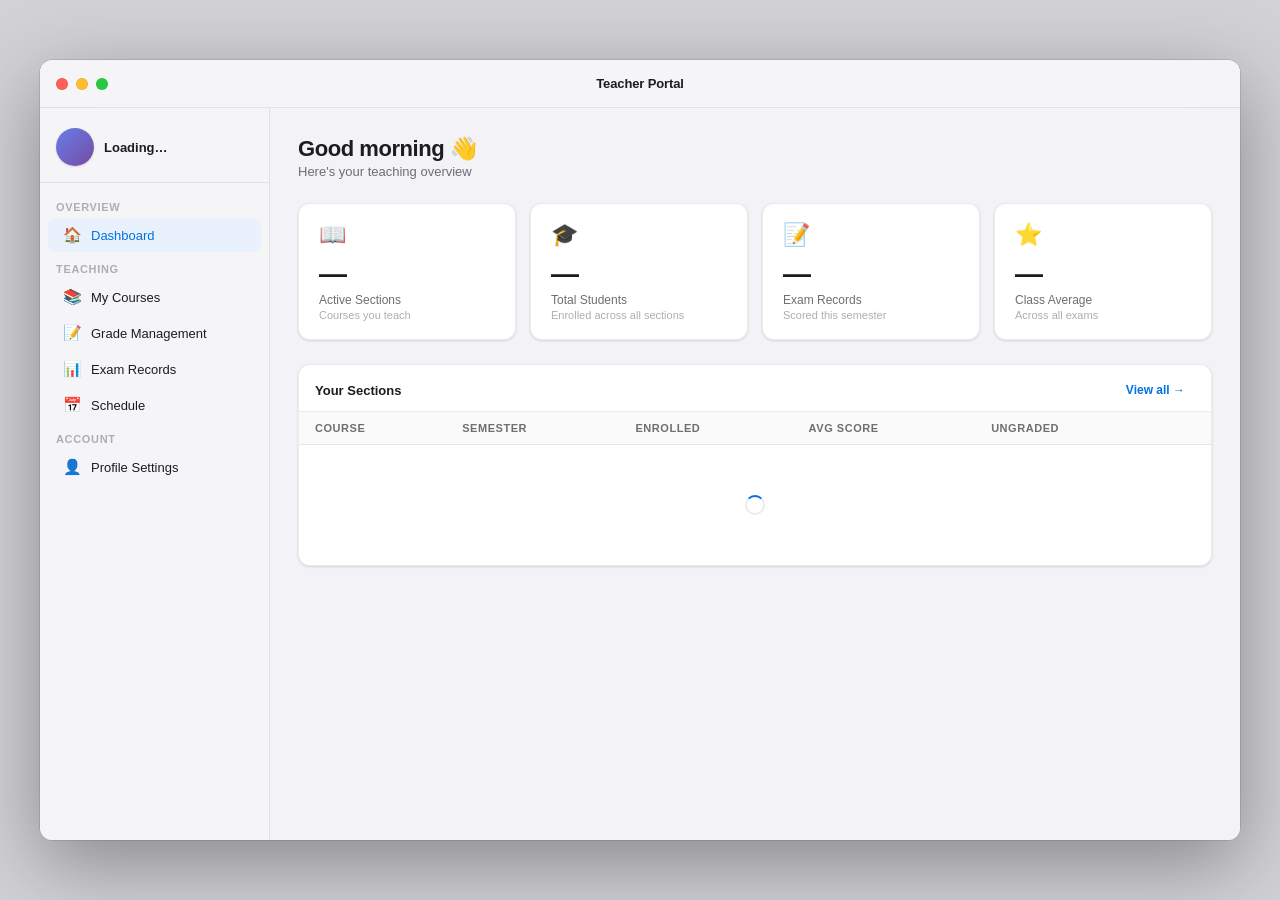
==== all/index.html @ a13659d2 "Add files via upload" ====
<!DOCTYPE html>
<html lang="en">
<head>
<meta charset="UTF-8" />
<meta name="viewport" content="width=device-width, initial-scale=1.0" />
<title>Teacher Portal</title>
<style>
/* ═══════════════════════════════════════════════
   BASE & RESET
═══════════════════════════════════════════════ */
*, *::before, *::after { box-sizing: border-box; margin: 0; padding: 0; }

:root {
  /* macOS Ventura palette */
  --bg:            #f2f2f7;
  --sidebar-bg:    rgba(246,246,248,0.92);
  --card:          #ffffff;
  --accent:        #0071e3;
  --accent-light:  #e8f1fc;
  --accent-hover:  #0077ed;
  --green:         #34c759;
  --red:           #ff3b30;
  --orange:        #ff9f0a;
  --yellow:        #ffcc00;
  --text:          #1d1d1f;
  --text-sec:      #6e6e73;
  --text-ter:      #aeaeb2;
  --border:        rgba(0,0,0,0.08);
  --border-strong: rgba(0,0,0,0.14);
  --shadow-sm:     0 1px 3px rgba(0,0,0,0.08), 0 1px 2px rgba(0,0,0,0.05);
  --shadow:        0 2px 12px rgba(0,0,0,0.08), 0 1px 3px rgba(0,0,0,0.05);
  --shadow-lg:     0 8px 32px rgba(0,0,0,0.12), 0 2px 8px rgba(0,0,0,0.06);
  --radius:        12px;
  --radius-sm:     8px;
  --radius-lg:     16px;
  --sidebar-w:     230px;
  --titlebar-h:    48px;
  --font: -apple-system, BlinkMacSystemFont, 'SF Pro Display', 'Helvetica Neue', Arial, sans-serif;
}

html, body { height: 100%; background: #d1d1d6; display: flex; align-items: center; justify-content: center; font-family: var(--font); }

/* ═══════════════════════════════════════════════
   WINDOW CHROME
═══════════════════════════════════════════════ */
.window {
  width: min(1200px, 96vw);
  height: min(780px, 94vh);
  background: var(--bg);
  border-radius: 12px;
  overflow: hidden;
  display: flex;
  flex-direction: column;
  box-shadow: 0 24px 80px rgba(0,0,0,0.35), 0 0 0 0.5px rgba(0,0,0,0.2);
}

.titlebar {
  height: var(--titlebar-h);
  background: var(--sidebar-bg);
  backdrop-filter: blur(20px);
  -webkit-backdrop-filter: blur(20px);
  border-bottom: 1px solid var(--border);
  display: flex;
  align-items: center;
  padding: 0 16px;
  gap: 12px;
  position: relative;
  flex-shrink: 0;
  user-select: none;
}

.traffic-lights { display: flex; gap: 8px; }
.traffic {
  width: 12px; height: 12px; border-radius: 50%; cursor: pointer;
  transition: filter 0.15s;
}
.traffic:hover { filter: brightness(0.85); }
.traffic.red    { background: #ff5f57; box-shadow: inset 0 0 0 0.5px rgba(0,0,0,0.15); }
.traffic.yellow { background: #febc2e; box-shadow: inset 0 0 0 0.5px rgba(0,0,0,0.1); }
.traffic.green  { background: #28c840; box-shadow: inset 0 0 0 0.5px rgba(0,0,0,0.1); }

.titlebar-title {
  position: absolute;
  left: 50%; transform: translateX(-50%);
  font-size: 13px;
  font-weight: 600;
  color: var(--text);
  letter-spacing: -0.01em;
}

.titlebar-right {
  margin-left: auto;
  display: flex;
  align-items: center;
  gap: 10px;
}

/* ═══════════════════════════════════════════════
   LAYOUT
═══════════════════════════════════════════════ */
.app-body {
  display: flex;
  flex: 1;
  overflow: hidden;
}

/* ═══════════════════════════════════════════════
   SIDEBAR
═══════════════════════════════════════════════ */
.sidebar {
  width: var(--sidebar-w);
  background: var(--sidebar-bg);
  backdrop-filter: blur(20px);
  border-right: 1px solid var(--border);
  display: flex;
  flex-direction: column;
  flex-shrink: 0;
  overflow-y: auto;
  padding: 8px 0 16px;
}

.sidebar-teacher {
  display: flex;
  align-items: center;
  gap: 10px;
  padding: 12px 16px 16px;
  border-bottom: 1px solid var(--border);
  margin-bottom: 8px;
}
.sidebar-avatar {
  width: 38px; height: 38px; border-radius: 50%;
  background: linear-gradient(135deg, #667eea, #764ba2);
  overflow: hidden; flex-shrink: 0;
  display: flex; align-items: center; justify-content: center;
  font-size: 15px; font-weight: 700; color: #fff;
  box-shadow: var(--shadow-sm);
}
.sidebar-avatar img { width: 100%; height: 100%; object-fit: cover; }
.sidebar-info { min-width: 0; }
.sidebar-name { font-size: 13px; font-weight: 600; color: var(--text); white-space: nowrap; overflow: hidden; text-overflow: ellipsis; }
.sidebar-role { font-size: 11px; color: var(--text-sec); }

.sidebar-section-label {
  font-size: 11px;
  font-weight: 600;
  color: var(--text-ter);
  text-transform: uppercase;
  letter-spacing: 0.06em;
  padding: 10px 16px 4px;
}

.nav-item {
  display: flex;
  align-items: center;
  gap: 9px;
  padding: 7px 10px 7px 14px;
  margin: 1px 8px;
  border-radius: var(--radius-sm);
  cursor: pointer;
  font-size: 13px;
  font-weight: 500;
  color: var(--text);
  transition: background 0.12s, color 0.12s;
  position: relative;
}
.nav-item:hover { background: rgba(0,0,0,0.05); }
.nav-item.active {
  background: var(--accent-light);
  color: var(--accent);
}
.nav-item .nav-icon {
  width: 20px; height: 20px;
  display: flex; align-items: center; justify-content: center;
  font-size: 15px;
  flex-shrink: 0;
}
.nav-badge {
  margin-left: auto;
  background: var(--red);
  color: #fff;
  font-size: 10px;
  font-weight: 700;
  padding: 1px 5px;
  border-radius: 10px;
  min-width: 18px;
  text-align: center;
}

/* ═══════════════════════════════════════════════
   MAIN CONTENT
═══════════════════════════════════════════════ */
.content {
  flex: 1;
  overflow-y: auto;
  background: var(--bg);
  position: relative;
}

.view { display: none; padding: 28px; animation: fadeIn 0.2s ease; }
.view.active { display: block; }

@keyframes fadeIn { from { opacity: 0; transform: translateY(6px); } to { opacity: 1; transform: none; } }

.view-header {
  display: flex;
  align-items: center;
  justify-content: space-between;
  margin-bottom: 24px;
}
.view-title { font-size: 22px; font-weight: 700; color: var(--text); letter-spacing: -0.02em; }
.view-subtitle { font-size: 13px; color: var(--text-sec); margin-top: 2px; }

/* ═══════════════════════════════════════════════
   CARDS
═══════════════════════════════════════════════ */
.card {
  background: var(--card);
  border-radius: var(--radius);
  box-shadow: var(--shadow-sm);
  border: 1px solid var(--border);
  overflow: hidden;
}

.stat-grid {
  display: grid;
  grid-template-columns: repeat(4, 1fr);
  gap: 14px;
  margin-bottom: 24px;
}
.stat-card {
  background: var(--card);
  border-radius: var(--radius);
  border: 1px solid var(--border);
  padding: 18px 20px;
  box-shadow: var(--shadow-sm);
  transition: box-shadow 0.2s, transform 0.2s;
}
.stat-card:hover { box-shadow: var(--shadow); transform: translateY(-1px); }
.stat-icon { font-size: 22px; margin-bottom: 10px; }
.stat-value { font-size: 28px; font-weight: 700; color: var(--text); letter-spacing: -0.02em; }
.stat-label { font-size: 12px; color: var(--text-sec); margin-top: 3px; font-weight: 500; }
.stat-sub { font-size: 11px; color: var(--text-ter); margin-top: 2px; }

/* Course cards grid */
.courses-grid {
  display: grid;
  grid-template-columns: repeat(auto-fill, minmax(280px, 1fr));
  gap: 14px;
}

.course-card {
  background: var(--card);
  border-radius: var(--radius);
  border: 1px solid var(--border);
  box-shadow: var(--shadow-sm);
  padding: 18px;
  cursor: pointer;
  transition: box-shadow 0.2s, transform 0.2s, border-color 0.2s;
  position: relative;
  overflow: hidden;
}
.course-card::before {
  content: '';
  position: absolute; top: 0; left: 0; right: 0; height: 3px;
  background: linear-gradient(90deg, var(--accent), #5856d6);
}
.course-card:hover { box-shadow: var(--shadow-lg); transform: translateY(-2px); border-color: var(--accent); }
.course-card-name { font-size: 15px; font-weight: 600; color: var(--text); margin-bottom: 4px; }
.course-card-sem { font-size: 12px; color: var(--text-sec); margin-bottom: 12px; }
.course-card-meta { display: flex; gap: 12px; flex-wrap: wrap; }
.course-meta-item { display: flex; align-items: center; gap: 4px; font-size: 12px; color: var(--text-sec); }
.course-progress {
  margin-top: 12px;
  background: var(--bg);
  border-radius: 4px;
  height: 4px;
  overflow: hidden;
}
.course-progress-fill {
  height: 100%;
  border-radius: 4px;
  background: linear-gradient(90deg, var(--accent), #5856d6);
  transition: width 0.6s ease;
}
.ungraded-badge {
  position: absolute;
  top: 14px; right: 14px;
  background: var(--red);
  color: #fff;
  font-size: 10px;
  font-weight: 700;
  padding: 2px 7px;
  border-radius: 10px;
}

/* ═══════════════════════════════════════════════
   TABLES
═══════════════════════════════════════════════ */
.table-wrap { overflow-x: auto; }
table { width: 100%; border-collapse: collapse; font-size: 13px; }
thead th {
  text-align: left;
  font-size: 11px;
  font-weight: 600;
  color: var(--text-sec);
  text-transform: uppercase;
  letter-spacing: 0.05em;
  padding: 10px 16px;
  border-bottom: 1px solid var(--border);
  background: rgba(0,0,0,0.02);
  white-space: nowrap;
}
tbody tr { border-bottom: 1px solid var(--border); transition: background 0.1s; }
tbody tr:last-child { border-bottom: none; }
tbody tr:hover { background: rgba(0,0,0,0.025); }
tbody td { padding: 10px 16px; color: var(--text); vertical-align: middle; }

.student-cell { display: flex; align-items: center; gap: 10px; }
.mini-avatar {
  width: 30px; height: 30px; border-radius: 50%;
  background: linear-gradient(135deg, #667eea, #764ba2);
  display: flex; align-items: center; justify-content: center;
  font-size: 11px; font-weight: 700; color: #fff;
  flex-shrink: 0; overflow: hidden;
}
.mini-avatar img { width: 100%; height: 100%; object-fit: cover; }
.student-name { font-weight: 600; font-size: 13px; }
.student-id { font-size: 11px; color: var(--text-sec); }

/* Grade pill */
.grade-pill {
  display: inline-block;
  padding: 2px 10px;
  border-radius: 20px;
  font-size: 12px;
  font-weight: 700;
  letter-spacing: 0.02em;
}
.grade-A  { background: #d1f5d5; color: #1a7a2a; }
.grade-B  { background: #d8eaff; color: #1a4fa0; }
.grade-C  { background: #fff2cc; color: #7a5800; }
.grade-D  { background: #ffe5d0; color: #8a3a00; }
.grade-F  { background: #ffd6d4; color: #9a1c15; }
.grade-NA { background: var(--bg); color: var(--text-ter); }

.score-chip {
  display: inline-block;
  font-size: 13px;
  font-weight: 600;
  color: var(--text);
}
.score-high { color: var(--green); }
.score-mid  { color: var(--orange); }
.score-low  { color: var(--red); }

/* Exam type badge */
.exam-badge {
  display: inline-block;
  padding: 2px 8px;
  border-radius: 6px;
  font-size: 11px;
  font-weight: 600;
  text-transform: capitalize;
}
.exam-final   { background: #e8f1fc; color: var(--accent); }
.exam-midterm { background: #f0e8ff; color: #6e3fc8; }
.exam-quiz    { background: #fdf2e0; color: #8a5a00; }

/* ═══════════════════════════════════════════════
   BUTTONS
═══════════════════════════════════════════════ */
.btn {
  display: inline-flex;
  align-items: center;
  gap: 6px;
  padding: 7px 14px;
  border-radius: var(--radius-sm);
  font-size: 13px;
  font-weight: 600;
  cursor: pointer;
  border: none;
  transition: all 0.15s;
  white-space: nowrap;
  font-family: var(--font);
}
.btn-primary { background: var(--accent); color: #fff; }
.btn-primary:hover { background: var(--accent-hover); box-shadow: 0 4px 12px rgba(0,113,227,0.35); }
.btn-secondary { background: var(--bg); color: var(--text); border: 1px solid var(--border-strong); }
.btn-secondary:hover { background: #e8e8ed; }
.btn-ghost { background: transparent; color: var(--accent); padding: 5px 8px; }
.btn-ghost:hover { background: var(--accent-light); }
.btn-danger { background: #fff0f0; color: var(--red); border: 1px solid #ffd6d4; }
.btn-danger:hover { background: var(--red); color: #fff; }
.btn-green { background: var(--green); color: #fff; }
.btn-green:hover { background: #2daf4f; }
.btn-sm { padding: 4px 10px; font-size: 12px; }
.btn-icon { padding: 6px; border-radius: 6px; background: transparent; }
.btn-icon:hover { background: var(--bg); }

/* ═══════════════════════════════════════════════
   MODAL
═══════════════════════════════════════════════ */
.modal-overlay {
  display: none;
  position: fixed;
  inset: 0;
  background: rgba(0,0,0,0.4);
  backdrop-filter: blur(4px);
  z-index: 100;
  align-items: center;
  justify-content: center;
  animation: fadeIn 0.15s ease;
}
.modal-overlay.open { display: flex; }

.modal {
  background: var(--card);
  border-radius: var(--radius-lg);
  box-shadow: var(--shadow-lg);
  width: min(520px, 92vw);
  overflow: hidden;
  animation: slideUp 0.2s ease;
}

@keyframes slideUp { from { opacity: 0; transform: translateY(16px) scale(0.97); } to { opacity: 1; transform: none; } }

.modal-header {
  padding: 20px 22px 0;
  display: flex;
  align-items: center;
  justify-content: space-between;
}
.modal-title { font-size: 16px; font-weight: 700; color: var(--text); }
.modal-close {
  background: none; border: none; font-size: 20px; cursor: pointer;
  color: var(--text-sec); padding: 2px 6px; border-radius: 6px;
  transition: background 0.1s;
}
.modal-close:hover { background: var(--bg); }
.modal-body { padding: 20px 22px; }
.modal-footer { padding: 0 22px 20px; display: flex; gap: 8px; justify-content: flex-end; }

/* ═══════════════════════════════════════════════
   FORMS
═══════════════════════════════════════════════ */
.form-group { margin-bottom: 14px; }
.form-label { font-size: 12px; font-weight: 600; color: var(--text-sec); margin-bottom: 5px; display: block; }
.form-input, .form-select {
  width: 100%;
  padding: 8px 12px;
  border-radius: var(--radius-sm);
  border: 1px solid var(--border-strong);
  font-size: 14px;
  font-family: var(--font);
  color: var(--text);
  background: var(--card);
  transition: border-color 0.15s, box-shadow 0.15s;
  appearance: none;
}
.form-input:focus, .form-select:focus {
  outline: none;
  border-color: var(--accent);
  box-shadow: 0 0 0 3px rgba(0,113,227,0.15);
}
.form-row { display: grid; grid-template-columns: 1fr 1fr; gap: 12px; }

/* ═══════════════════════════════════════════════
   SECTION DETAIL HEADER
═══════════════════════════════════════════════ */
.section-hero {
  background: linear-gradient(135deg, #1d3557 0%, #457b9d 100%);
  border-radius: var(--radius);
  padding: 22px 24px;
  margin-bottom: 20px;
  color: #fff;
  display: flex;
  align-items: center;
  justify-content: space-between;
}
.section-hero-title { font-size: 18px; font-weight: 700; letter-spacing: -0.01em; }
.section-hero-meta { font-size: 13px; opacity: 0.8; margin-top: 4px; }
.section-hero-chips { display: flex; gap: 8px; }
.hero-chip {
  background: rgba(255,255,255,0.18);
  padding: 4px 12px;
  border-radius: 20px;
  font-size: 12px;
  font-weight: 600;
}

/* ═══════════════════════════════════════════════
   PROFILE
═══════════════════════════════════════════════ */
.profile-layout { display: grid; grid-template-columns: 240px 1fr; gap: 20px; }
.profile-avatar-card {
  background: var(--card);
  border-radius: var(--radius);
  border: 1px solid var(--border);
  padding: 28px 20px;
  display: flex;
  flex-direction: column;
  align-items: center;
  gap: 14px;
  box-shadow: var(--shadow-sm);
}
.profile-avatar-wrap {
  position: relative;
  width: 96px; height: 96px;
}
.profile-avatar {
  width: 96px; height: 96px;
  border-radius: 50%;
  overflow: hidden;
  background: linear-gradient(135deg, #667eea, #764ba2);
  display: flex; align-items: center; justify-content: center;
  font-size: 34px; font-weight: 700; color: #fff;
  box-shadow: var(--shadow);
}
.profile-avatar img { width: 100%; height: 100%; object-fit: cover; }
.avatar-upload-btn {
  position: absolute;
  bottom: -2px; right: -2px;
  background: var(--accent);
  border: 2px solid #fff;
  width: 28px; height: 28px;
  border-radius: 50%;
  display: flex; align-items: center; justify-content: center;
  cursor: pointer;
  font-size: 13px;
  color: #fff;
  transition: background 0.15s;
}
.avatar-upload-btn:hover { background: var(--accent-hover); }
.profile-name { font-size: 16px; font-weight: 700; color: var(--text); }
.profile-role-badge {
  background: var(--accent-light);
  color: var(--accent);
  font-size: 12px;
  font-weight: 600;
  padding: 3px 12px;
  border-radius: 20px;
}
.profile-info-row {
  display: flex; align-items: center; gap: 6px;
  font-size: 12px; color: var(--text-sec);
}

/* ═══════════════════════════════════════════════
   TOAST
═══════════════════════════════════════════════ */
.toast-container {
  position: fixed;
  top: 60px; right: 20px;
  z-index: 200;
  display: flex;
  flex-direction: column;
  gap: 8px;
}
.toast {
  display: flex;
  align-items: center;
  gap: 10px;
  background: var(--card);
  border-radius: var(--radius-sm);
  padding: 12px 16px;
  box-shadow: var(--shadow-lg);
  font-size: 13px;
  font-weight: 500;
  color: var(--text);
  animation: slideIn 0.25s ease, fadeOut 0.3s ease 2.7s forwards;
  border-left: 3px solid var(--green);
  min-width: 240px;
}
.toast.error { border-left-color: var(--red); }
.toast.warn  { border-left-color: var(--orange); }

@keyframes slideIn { from { opacity: 0; transform: translateX(20px); } to { opacity: 1; transform: none; } }
@keyframes fadeOut { to { opacity: 0; transform: translateX(20px); } }

/* ═══════════════════════════════════════════════
   MISC UTILS
═══════════════════════════════════════════════ */
.back-btn {
  display: inline-flex;
  align-items: center;
  gap: 4px;
  font-size: 13px;
  font-weight: 500;
  color: var(--accent);
  cursor: pointer;
  margin-bottom: 16px;
  padding: 4px 0;
  background: none;
  border: none;
  font-family: var(--font);
}
.back-btn:hover { text-decoration: underline; }

.empty-state {
  text-align: center;
  padding: 40px 20px;
  color: var(--text-ter);
  font-size: 14px;
}
.empty-icon { font-size: 40px; margin-bottom: 10px; }

.spinner {
  width: 20px; height: 20px;
  border: 2px solid var(--border);
  border-top-color: var(--accent);
  border-radius: 50%;
  animation: spin 0.7s linear infinite;
  margin: 40px auto;
}
@keyframes spin { to { transform: rotate(360deg); } }

.card-section-title {
  font-size: 13px;
  font-weight: 700;
  color: var(--text);
  padding: 14px 16px 10px;
  border-bottom: 1px solid var(--border);
  display: flex;
  align-items: center;
  justify-content: space-between;
}

.tab-bar {
  display: flex;
  gap: 2px;
  background: var(--bg);
  padding: 3px;
  border-radius: var(--radius-sm);
  margin-bottom: 18px;
}
.tab-btn {
  flex: 1;
  padding: 6px 12px;
  border-radius: 6px;
  border: none;
  background: none;
  font-size: 13px;
  font-weight: 500;
  color: var(--text-sec);
  cursor: pointer;
  transition: all 0.15s;
  font-family: var(--font);
}
.tab-btn.active {
  background: var(--card);
  color: var(--text);
  font-weight: 600;
  box-shadow: var(--shadow-sm);
}

.filter-bar {
  display: flex;
  gap: 8px;
  align-items: center;
  margin-bottom: 16px;
}
.filter-bar .form-select { flex: 1; }

.divider { height: 1px; background: var(--border); margin: 16px 0; }
.inline-edit { font-size: 13px; padding: 4px 8px; }

/* Scroll styling */
::-webkit-scrollbar { width: 6px; height: 6px; }
::-webkit-scrollbar-track { background: transparent; }
::-webkit-scrollbar-thumb { background: rgba(0,0,0,0.18); border-radius: 3px; }
::-webkit-scrollbar-thumb:hover { background: rgba(0,0,0,0.28); }

@media (max-width: 768px) {
  .stat-grid { grid-template-columns: repeat(2, 1fr); }
  .profile-layout { grid-template-columns: 1fr; }
  .section-hero { flex-direction: column; gap: 12px; }
}

/* ═══════════════════════════════════════════════
   WEEKLY SCHEDULE / TIMETABLE
═══════════════════════════════════════════════ */

/* ── Week selector bar ── */
.week-nav {
  display: flex;
  align-items: center;
  gap: 10px;
  background: var(--card);
  border: 1px solid var(--border);
  border-radius: var(--radius);
  padding: 10px 16px;
  margin-bottom: 16px;
  box-shadow: var(--shadow-sm);
}
.week-nav-label {
  font-size: 13px;
  font-weight: 600;
  color: var(--text);
  white-space: nowrap;
}
.week-nav-select {
  appearance: none;
  -webkit-appearance: none;
  border: 1px solid var(--border-strong);
  border-radius: var(--radius-sm);
  padding: 5px 28px 5px 10px;
  font-size: 13px;
  font-family: var(--font);
  color: var(--text);
  background: var(--bg) url("data:image/svg+xml,%3Csvg xmlns='http://www.w3.org/2000/svg' width='12' height='12' viewBox='0 0 12 12'%3E%3Cpath fill='%236e6e73' d='M6 8L1 3h10z'/%3E%3C/svg%3E") no-repeat right 10px center;
  cursor: pointer;
  min-width: 110px;
}
.week-nav-select:focus { outline: 2px solid var(--accent); outline-offset: 1px; }
.week-range-info {
  font-size: 12px;
  color: var(--text-sec);
  margin-left: 4px;
}
.week-nav-spacer { flex: 1; }
.week-legend {
  display: flex;
  gap: 12px;
  align-items: center;
}
.legend-item {
  display: flex;
  align-items: center;
  gap: 5px;
  font-size: 11px;
  color: var(--text-sec);
}
.legend-dot {
  width: 10px;
  height: 10px;
  border-radius: 3px;
  flex-shrink: 0;
}

/* ── Timetable outer wrapper (scrollable) ── */
.timetable-scroll {
  overflow-x: auto;
  overflow-y: hidden;
  border-radius: var(--radius);
  background: var(--card);
  box-shadow: var(--shadow);
  border: 1px solid var(--border);
}

/* ── Grid layout ── */
.timetable {
  display: grid;
  /* time gutter + 7 day columns */
  grid-template-columns: 54px repeat(7, minmax(110px, 1fr));
  min-width: 840px;
}

/* ── Header row ── */
.tt-header {
  display: contents;
}
.tt-header-time {
  background: var(--sidebar-bg);
  border-bottom: 1px solid var(--border-strong);
  padding: 10px 6px;
}
.tt-header-day {
  background: var(--sidebar-bg);
  border-bottom: 1px solid var(--border-strong);
  border-left: 1px solid var(--border);
  padding: 10px 8px;
  text-align: center;
}
.tt-day-name {
  font-size: 12px;
  font-weight: 700;
  color: var(--text);
  letter-spacing: 0.02em;
  text-transform: uppercase;
}
.tt-day-sub {
  font-size: 10px;
  color: var(--text-sec);
  margin-top: 1px;
}
.tt-header-day.today .tt-day-name { color: var(--accent); }
.tt-header-day.has-class { background: rgba(0,113,227,0.04); }

/* ── Body ── */
.tt-body {
  display: contents;
}
.tt-time-col {
  position: relative;
}
.tt-day-col {
  position: relative;
  border-left: 1px solid var(--border);
}

/* ── Hour lines (rendered as children of each column) ── */
.tt-hour-line {
  position: absolute;
  left: 0; right: 0;
  border-top: 1px solid var(--border);
  pointer-events: none;
}
.tt-hour-line.half {
  border-top-style: dashed;
  opacity: 0.5;
}
.tt-time-label {
  position: absolute;
  right: 6px;
  font-size: 10px;
  color: var(--text-ter);
  transform: translateY(-50%);
  white-space: nowrap;
  pointer-events: none;
  font-variant-numeric: tabular-nums;
}

/* ── Course block ── */
.tt-course {
  position: absolute;
  left: 4px;
  right: 4px;
  border-radius: 7px;
  padding: 5px 7px;
  cursor: pointer;
  overflow: hidden;
  transition: transform 0.1s, box-shadow 0.1s, filter 0.1s;
  border-left: 3px solid transparent;
  box-shadow: 0 1px 4px rgba(0,0,0,0.08);
  user-select: none;
}
.tt-course:hover {
  transform: scale(1.01) translateY(-1px);
  box-shadow: 0 4px 12px rgba(0,0,0,0.14);
  filter: brightness(0.97);
  z-index: 10;
}
.tt-course-name {
  font-size: 11.5px;
  font-weight: 700;
  line-height: 1.3;
  overflow: hidden;
  display: -webkit-box;
  -webkit-line-clamp: 2;
  -webkit-box-orient: vertical;
}
.tt-course-time {
  font-size: 10px;
  margin-top: 2px;
  opacity: 0.8;
  white-space: nowrap;
  overflow: hidden;
  text-overflow: ellipsis;
}
.tt-course-room {
  font-size: 10px;
  margin-top: 1px;
  opacity: 0.75;
  white-space: nowrap;
  overflow: hidden;
  text-overflow: ellipsis;
}

/* ── Course color palette (6 slots, cycles by section_id) ── */
.tt-c0 { background: #e3f0ff; border-left-color: #0071e3; color: #003d80; }
.tt-c1 { background: #e6f9ed; border-left-color: #28a745; color: #145528; }
.tt-c2 { background: #fff4e3; border-left-color: #ff9f0a; color: #7a4900; }
.tt-c3 { background: #f5e6ff; border-left-color: #9b59b6; color: #4a1570; }
.tt-c4 { background: #e8f8ff; border-left-color: #17a2b8; color: #0b4f5c; }
.tt-c5 { background: #ffe8e8; border-left-color: #ff3b30; color: #7a1010; }

/* ── Empty-week state ── */
.tt-empty {
  grid-column: 1 / -1;
  padding: 60px 20px;
  text-align: center;
  color: var(--text-ter);
}
.tt-empty-icon { font-size: 40px; margin-bottom: 12px; }
.tt-empty-text { font-size: 14px; }

/* ── Detail modal extras ── */
.detail-grid {
  display: grid;
  grid-template-columns: 1fr 1fr;
  gap: 12px 20px;
  margin-top: 16px;
}
.detail-item-label {
  font-size: 11px;
  color: var(--text-sec);
  text-transform: uppercase;
  letter-spacing: 0.06em;
  margin-bottom: 2px;
}
.detail-item-value {
  font-size: 14px;
  font-weight: 600;
  color: var(--text);
}
.detail-desc {
  margin-top: 12px;
  font-size: 13px;
  color: var(--text-sec);
  line-height: 1.6;
  background: var(--bg);
  border-radius: var(--radius-sm);
  padding: 10px 12px;
}
.week-badge {
  display: inline-block;
  font-size: 11px;
  padding: 2px 8px;
  border-radius: 20px;
  background: var(--accent-light);
  color: var(--accent);
  font-weight: 600;
}
</style>
</head>
<body>

<div class="window">
  <!-- Title Bar -->
  <div class="titlebar">
    <div class="traffic-lights">
      <span class="traffic red"></span>
      <span class="traffic yellow"></span>
      <span class="traffic green"></span>
    </div>
    <div class="titlebar-title" id="pageTitle">Teacher Portal</div>
    <div class="titlebar-right">
      <span style="font-size:12px;color:var(--text-sec);" id="titlebarInfo"></span>
    </div>
  </div>

  <!-- App Body -->
  <div class="app-body">
    <!-- Sidebar -->
    <aside class="sidebar">
      <!-- Teacher identity -->
      <div class="sidebar-teacher">
        <div class="sidebar-avatar" id="sidebarAvatar"></div>
        <div class="sidebar-info">
          <div class="sidebar-name" id="sidebarName">Loading…</div>
          <div class="sidebar-role" id="sidebarRole"></div>
        </div>
      </div>

      <div class="sidebar-section-label">Overview</div>
      <div class="nav-item active" data-view="dashboard">
        <span class="nav-icon">🏠</span> Dashboard
      </div>

      <div class="sidebar-section-label">Teaching</div>
      <div class="nav-item" data-view="courses">
        <span class="nav-icon">📚</span> My Courses
      </div>
      <div class="nav-item" data-view="grades">
        <span class="nav-icon">📝</span> Grade Management
        <span class="nav-badge" id="ungradedBadge" style="display:none"></span>
      </div>
      <div class="nav-item" data-view="exams">
        <span class="nav-icon">📊</span> Exam Records
      </div>
      <div class="nav-item" data-view="schedule">
        <span class="nav-icon">📅</span> Schedule
      </div>

      <div class="sidebar-section-label">Account</div>
      <div class="nav-item" data-view="profile">
        <span class="nav-icon">👤</span> Profile Settings
      </div>
    </aside>

    <!-- Content -->
    <main class="content">

      <!-- ══ DASHBOARD ══ -->
      <div class="view active" id="view-dashboard">
        <div class="view-header">
          <div>
            <div class="view-title" id="dashGreeting">Good morning 👋</div>
            <div class="view-subtitle">Here's your teaching overview</div>
          </div>
        </div>

        <div class="stat-grid">
          <div class="stat-card">
            <div class="stat-icon">📖</div>
            <div class="stat-value" id="stat-sections">—</div>
            <div class="stat-label">Active Sections</div>
            <div class="stat-sub">Courses you teach</div>
          </div>
          <div class="stat-card">
            <div class="stat-icon">🎓</div>
            <div class="stat-value" id="stat-students">—</div>
            <div class="stat-label">Total Students</div>
            <div class="stat-sub">Enrolled across all sections</div>
          </div>
          <div class="stat-card">
            <div class="stat-icon">📝</div>
            <div class="stat-value" id="stat-exams">—</div>
            <div class="stat-label">Exam Records</div>
            <div class="stat-sub">Scored this semester</div>
          </div>
          <div class="stat-card">
            <div class="stat-icon">⭐</div>
            <div class="stat-value" id="stat-avg">—</div>
            <div class="stat-label">Class Average</div>
            <div class="stat-sub">Across all exams</div>
          </div>
        </div>

        <!-- Sections list -->
        <div class="card">
          <div class="card-section-title">
            <span>Your Sections</span>
            <button class="btn btn-ghost btn-sm" onclick="Nav.go('courses')">View all →</button>
          </div>
          <div class="table-wrap">
            <table id="dashSectionsTable">
              <thead>
                <tr>
                  <th>Course</th><th>Semester</th><th>Enrolled</th>
                  <th>Avg Score</th><th>Ungraded</th><th></th>
                </tr>
              </thead>
              <tbody id="dashSectionsBody">
                <tr><td colspan="6"><div class="spinner"></div></td></tr>
              </tbody>
            </table>
          </div>
        </div>
      </div>

      <!-- ══ COURSES ══ -->
      <div class="view" id="view-courses">
        <div class="view-header">
          <div>
            <div class="view-title">My Courses</div>
            <div class="view-subtitle">Sections you are assigned to teach</div>
          </div>
        </div>
        <div class="courses-grid" id="coursesGrid">
          <div class="spinner" style="grid-column:1/-1"></div>
        </div>
      </div>

      <!-- ══ SECTION DETAIL ══ -->
      <div class="view" id="view-section-detail">
        <button class="back-btn" id="backFromDetail">← Back to Courses</button>
        <div id="sectionDetailContent"></div>
      </div>

      <!-- ══ GRADE MANAGEMENT ══ -->
      <div class="view" id="view-grades">
        <div class="view-header">
          <div>
            <div class="view-title">Grade Management</div>
            <div class="view-subtitle">Assign and manage letter grades for enrolled students</div>
          </div>
        </div>

        <div class="filter-bar">
          <select class="form-select" id="gradesSection" style="max-width:280px">
            <option value="">— Select a section —</option>
          </select>
          <button class="btn btn-primary" id="autoAssignBtn" style="display:none" onclick="Grades.autoAssign()">
            ✨ Auto-Assign Grades
          </button>
        </div>

        <div class="card" id="gradesCard" style="display:none">
          <div class="card-section-title">
            <span id="gradesSectionTitle">Students</span>
            <span style="font-size:12px;color:var(--text-sec)" id="gradesCount"></span>
          </div>
          <div class="table-wrap">
            <table>
              <thead>
                <tr>
                  <th>Student</th><th>Dept</th>
                  <th>Quiz Avg</th><th>Midterm</th><th>Final</th>
                  <th>Weighted Avg</th><th>Suggested</th><th>Letter Grade</th>
                </tr>
              </thead>
              <tbody id="gradesBody"></tbody>
            </table>
          </div>
        </div>

        <div id="gradesEmpty" class="empty-state" style="display:none">
          <div class="empty-icon">📝</div>
          Select a section above to manage grades
        </div>
      </div>

      <!-- ══ EXAM RECORDS ══ -->
      <div class="view" id="view-exams">
        <div class="view-header">
          <div>
            <div class="view-title">Exam Records</div>
            <div class="view-subtitle">Add and manage exam scores</div>
          </div>
          <button class="btn btn-primary" onclick="ExamModal.open()" id="addExamBtn" style="display:none">
            + Add Exam
          </button>
        </div>

        <div class="filter-bar">
          <select class="form-select" id="examsSection" style="max-width:280px">
            <option value="">— Select a section —</option>
          </select>
          <select class="form-select" id="examsTypeFilter" style="max-width:160px">
            <option value="">All types</option>
            <option value="final">Final</option>
            <option value="midterm">Midterm</option>
            <option value="quiz">Quiz</option>
          </select>
        </div>

        <div class="card" id="examsCard" style="display:none">
          <div class="card-section-title">
            <span id="examsSectionTitle">Exam Records</span>
            <span style="font-size:12px;color:var(--text-sec)" id="examsCount"></span>
          </div>
          <div class="table-wrap">
            <table>
              <thead>
                <tr>
                  <th>Student</th><th>Exam Type</th><th>Date</th>
                  <th>Score</th><th>Computed Grade</th><th>Actions</th>
                </tr>
              </thead>
              <tbody id="examsBody"></tbody>
            </table>
          </div>
        </div>

        <div id="examsEmpty" class="empty-state">
          <div class="empty-icon">📊</div>
          Select a section to view exam records
        </div>
      </div>

      <!-- ══ PROFILE ══ -->
      <div class="view" id="view-profile">
        <div class="view-header">
          <div>
            <div class="view-title">Profile Settings</div>
            <div class="view-subtitle">Manage your account information</div>
          </div>
        </div>

        <div class="profile-layout">
          <!-- Avatar card -->
          <div class="profile-avatar-card">
            <div class="profile-avatar-wrap">
              <div class="profile-avatar" id="profileAvatar"></div>
              <div class="avatar-upload-btn" onclick="document.getElementById('avatarInput').click()" title="Upload avatar">
                📷
              </div>
              <input type="file" id="avatarInput" accept="image/*" style="display:none" onchange="Profile.uploadAvatar(this)">
            </div>
            <div class="profile-name" id="profileName">—</div>
            <div class="profile-role-badge" id="profileTitle">—</div>
            <div class="profile-info-row">📧 <span id="profileEmail">—</span></div>
            <div class="profile-info-row">🏫 <span id="profileDept">—</span></div>
            <div class="profile-info-row">📅 Joined <span id="profileJoined">—</span></div>
          </div>

          <!-- Edit form -->
          <div class="card" style="padding:22px">
            <div style="font-size:15px;font-weight:700;margin-bottom:18px;color:var(--text)">Edit Information</div>
            <div class="form-group">
              <label class="form-label">Full Name</label>
              <input type="text" class="form-input" id="editName" placeholder="Your full name">
            </div>
            <div class="form-row">
              <div class="form-group">
                <label class="form-label">Phone</label>
                <input type="text" class="form-input" id="editPhone" placeholder="+86 139 ...">
              </div>
              <div class="form-group">
                <label class="form-label">Gender</label>
                <select class="form-select" id="editGender">
                  <option value="male">Male</option>
                  <option value="female">Female</option>
                  <option value="other">Other / Prefer not to say</option>
                </select>
              </div>
            </div>
            <div class="divider"></div>
            <div style="display:flex;gap:10px;justify-content:flex-end">
              <button class="btn btn-secondary" onclick="Profile.load()">Reset</button>
              <button class="btn btn-primary" onclick="Profile.save()">Save Changes</button>
            </div>
          </div>
        </div>
      </div>

      <!-- ══ SCHEDULE ══ -->
      <div class="view" id="view-schedule">
        <div class="view-header">
          <div>
            <div class="view-title">Weekly Schedule</div>
            <div class="view-subtitle">Your teaching timetable — click any class to see details</div>
          </div>
          <button class="btn btn-ghost btn-sm" onclick="Schedule.load()">🔄 Refresh</button>
        </div>

        <!-- Week navigation bar -->
        <div class="week-nav" id="weekNav" style="display:none">
          <span class="week-nav-label">Week</span>
          <select class="week-nav-select" id="weekSelect" onchange="Schedule.loadWeek(+this.value)"></select>
          <span class="week-range-info" id="weekRangeInfo"></span>
          <div class="week-nav-spacer"></div>
          <div class="week-legend" id="weekLegend"></div>
          <button class="btn btn-secondary btn-sm" id="prevWeekBtn" onclick="Schedule.stepWeek(-1)">‹</button>
          <button class="btn btn-secondary btn-sm" id="nextWeekBtn" onclick="Schedule.stepWeek(+1)">›</button>
        </div>

        <div id="scheduleContent">
          <div class="spinner"></div>
        </div>
      </div>

    </main><!-- /content -->
  </div><!-- /app-body -->
</div><!-- /window -->

<!-- ══ MODAL ══ -->
<div class="modal-overlay" id="modalOverlay" onclick="if(event.target===this)Modal.close()">
  <div class="modal" id="modalBox">
    <div class="modal-header">
      <div class="modal-title" id="modalTitle">Modal</div>
      <button class="modal-close" onclick="Modal.close()">×</button>
    </div>
    <div class="modal-body" id="modalBody"></div>
    <div class="modal-footer" id="modalFooter"></div>
  </div>
</div>

<!-- ══ EXAM MODAL (Add/Edit) ══ -->
<div class="modal-overlay" id="examModalOverlay" onclick="if(event.target===this)ExamModal.close()">
  <div class="modal" id="examModalBox">
    <div class="modal-header">
      <div class="modal-title" id="examModalTitle">Add Exam Record</div>
      <button class="modal-close" onclick="ExamModal.close()">×</button>
    </div>
    <div class="modal-body">
      <input type="hidden" id="emExamId">
      <div class="form-group">
        <label class="form-label">Student</label>
        <select class="form-select" id="emStudent">
          <option value="">— Select student —</option>
        </select>
      </div>
      <div class="form-row">
        <div class="form-group">
          <label class="form-label">Exam Type</label>
          <select class="form-select" id="emType">
            <option value="final">Final</option>
            <option value="midterm">Midterm</option>
            <option value="quiz">Quiz</option>
          </select>
        </div>
        <div class="form-group">
          <label class="form-label">Exam Date</label>
          <input type="date" class="form-input" id="emDate">
        </div>
      </div>
      <div class="form-group">
        <label class="form-label">Score (0 – 100)</label>
        <input type="number" class="form-input" id="emScore" min="0" max="100" step="0.5" placeholder="e.g. 87.5">
      </div>
    </div>
    <div class="modal-footer">
      <button class="btn btn-secondary" onclick="ExamModal.close()">Cancel</button>
      <button class="btn btn-primary" onclick="ExamModal.save()">Save Record</button>
    </div>
  </div>
</div>

<!-- Toast container -->
<div class="toast-container" id="toasts"></div>

<script>
/* ═══════════════════════════════════════════════════════
   CONFIG — point to your PHP backend
═══════════════════════════════════════════════════════ */
const API = 'api/teacher.php';

/* ═══════════════════════════════════════════════════════
   STATE
═══════════════════════════════════════════════════════ */
const State = {
  profile:  null,
  sections: [],
  currentSectionId: null,
  currentSectionStudents: [],
  currentExams: [],
  ungradedCount: 0,
};

/* ═══════════════════════════════════════════════════════
   TOAST
═══════════════════════════════════════════════════════ */
const Toast = {
  show(msg, type = 'ok') {
    const icons = { ok: '✅', error: '❌', warn: '⚠️' };
    const el = document.createElement('div');
    el.className = `toast${type === 'error' ? ' error' : type === 'warn' ? ' warn' : ''}`;
    el.innerHTML = `<span>${icons[type] || '✅'}</span><span>${msg}</span>`;
    document.getElementById('toasts').appendChild(el);
    setTimeout(() => el.remove(), 3200);
  },
};

/* ═══════════════════════════════════════════════════════
   API HELPERS
═══════════════════════════════════════════════════════ */
async function apiFetch(action, options = {}) {
  const url = `${API}?action=${action}`;
  const res  = await fetch(url, { headers: { 'Content-Type': 'application/json' }, ...options });
  const json = await res.json();
  if (!json.ok) throw new Error(json.error || 'API error');
  return json.data;
}

async function apiGet(action, params = {}) {
  const qs = new URLSearchParams({ action, ...params }).toString();
  const res = await fetch(`${API}?${qs}`);
  const json = await res.json();
  if (!json.ok) throw new Error(json.error || 'API error');
  return json.data;
}

async function apiPost(action, body) {
  const res  = await fetch(`${API}?action=${action}`, {
    method: 'POST',
    headers: { 'Content-Type': 'application/json' },
    body: JSON.stringify(body),
  });
  const json = await res.json();
  if (!json.ok) throw new Error(json.error || 'API error');
  return json.data;
}

/* ═══════════════════════════════════════════════════════
   MODAL
═══════════════════════════════════════════════════════ */
const Modal = {
  open(title, body, footer = '') {
    document.getElementById('modalTitle').textContent = title;
    document.getElementById('modalBody').innerHTML   = body;
    document.getElementById('modalFooter').innerHTML = footer;
    document.getElementById('modalOverlay').classList.add('open');
  },
  close() {
    document.getElementById('modalOverlay').classList.remove('open');
  },
};

/* ═══════════════════════════════════════════════════════
   NAV
═══════════════════════════════════════════════════════ */
const Nav = {
  go(viewId) {
    document.querySelectorAll('.nav-item').forEach(el => el.classList.remove('active'));
    const navEl = document.querySelector(`.nav-item[data-view="${viewId}"]`);
    if (navEl) navEl.classList.add('active');

    document.querySelectorAll('.view').forEach(v => v.classList.remove('active'));
    const view = document.getElementById(`view-${viewId}`);
    if (view) view.classList.add('active');

    const titles = {
      dashboard: 'Dashboard', courses: 'My Courses',
      grades: 'Grade Management', exams: 'Exam Records',
      schedule: 'Weekly Schedule',
      profile: 'Profile Settings', 'section-detail': 'Section Detail',
    };
    document.getElementById('pageTitle').textContent = titles[viewId] || 'Teacher Portal';

    if (viewId === 'courses')   Courses.load();
    if (viewId === 'grades')    Grades.init();
    if (viewId === 'exams')     Exams.init();
    if (viewId === 'schedule')  Schedule.load();
    if (viewId === 'profile')   Profile.load();
  },
};

document.querySelectorAll('.nav-item').forEach(el => {
  el.addEventListener('click', () => Nav.go(el.dataset.view));
});
document.getElementById('backFromDetail').addEventListener('click', () => Nav.go('courses'));

/* ═══════════════════════════════════════════════════════
   HELPERS
═══════════════════════════════════════════════════════ */
function gradeClass(g) {
  if (!g) return 'grade-NA';
  if (g.startsWith('A')) return 'grade-A';
  if (g.startsWith('B')) return 'grade-B';
  if (g.startsWith('C')) return 'grade-C';
  if (g === 'D')         return 'grade-D';
  if (g === 'F')         return 'grade-F';
  return 'grade-NA';
}

function scoreCls(s) {
  if (!s) return '';
  if (s >= 85) return 'score-high';
  if (s >= 70) return 'score-mid';
  return 'score-low';
}

function avatarEl(name, img, size = 30) {
  if (img) {
    return `<div class="mini-avatar" style="width:${size}px;height:${size}px"><img src="${img}" alt="${name}" loading="lazy"></div>`;
  }
  const initials = name.split(' ').map(w => w[0]).join('').toUpperCase().slice(0,2);
  return `<div class="mini-avatar" style="width:${size}px;height:${size}px;font-size:${size*0.37}px">${initials}</div>`;
}

function fmtDate(d) {
  if (!d) return '—';
  return new Date(d).toLocaleDateString('en-US', { month: 'short', day: 'numeric', year: 'numeric' });
}

function scoreDisplay(v) {
  if (v === null || v === undefined || v === '') return '<span style="color:var(--text-ter)">—</span>';
  return `<span class="score-chip ${scoreCls(+v)}">${(+v).toFixed(1)}</span>`;
}

/* ═══════════════════════════════════════════════════════
   DASHBOARD
═══════════════════════════════════════════════════════ */
const Dashboard = {
  async load() {
    try {
      const data = await apiGet('get_dashboard');
      const { stats, sections } = data;

      document.getElementById('stat-sections').textContent = stats.total_sections ?? '0';
      document.getElementById('stat-students').textContent = stats.total_students ?? '0';
      document.getElementById('stat-exams').textContent    = stats.total_exams    ?? '0';
      document.getElementById('stat-avg').textContent      = stats.overall_avg ? stats.overall_avg + '' : '—';

      State.ungradedCount = +stats.ungraded_count || 0;
      const badge = document.getElementById('ungradedBadge');
      if (State.ungradedCount > 0) {
        badge.textContent = State.ungradedCount;
        badge.style.display = '';
      } else {
        badge.style.display = 'none';
      }

      State.sections = sections;
      const tbody = document.getElementById('dashSectionsBody');
      if (!sections.length) {
        tbody.innerHTML = `<tr><td colspan="6"><div class="empty-state">No sections found</div></td></tr>`;
        return;
      }
      tbody.innerHTML = sections.map(s => `
        <tr style="cursor:pointer" onclick="Courses.openSection(${s.section_id})">
          <td>
            <div style="font-weight:600">${s.course_name}</div>
            <div style="font-size:11px;color:var(--text-sec)">${s.credit} cr · ${s.hours} hrs</div>
          </td>
          <td>${s.semester} ${s.year}</td>
          <td>
            <span style="font-weight:600">${s.enrolled_count}</span>
            <span style="color:var(--text-ter);font-size:12px"> / ${s.capacity}</span>
          </td>
          <td>${scoreDisplay(s.section_avg_score)}</td>
          <td>${s.ungraded_count > 0
            ? `<span style="color:var(--red);font-weight:600">${s.ungraded_count}</span>`
            : `<span style="color:var(--green)">✓</span>`}
          </td>
          <td>
            <button class="btn btn-ghost btn-sm" onclick="event.stopPropagation();Courses.openSection(${s.section_id})">
              Manage →
            </button>
          </td>
        </tr>
      `).join('');
    } catch(e) {
      Toast.show(e.message, 'error');
    }
  }
};

/* ═══════════════════════════════════════════════════════
   COURSES
═══════════════════════════════════════════════════════ */
const Courses = {
  async load() {
    const grid = document.getElementById('coursesGrid');
    grid.innerHTML = '<div class="spinner" style="grid-column:1/-1"></div>';
    try {
      const sections = await apiGet('get_sections');
      State.sections = sections;
      if (!sections.length) {
        grid.innerHTML = '<div class="empty-state" style="grid-column:1/-1"><div class="empty-icon">📚</div>No courses assigned yet</div>';
        return;
      }
      grid.innerHTML = sections.map(s => {
        const pct = s.capacity > 0 ? Math.round(s.enrolled_count / s.capacity * 100) : 0;
        return `
        <div class="course-card" onclick="Courses.openSection(${s.section_id})">
          ${s.ungraded_count > 0 ? `<div class="ungraded-badge">${s.ungraded_count} ungraded</div>` : ''}
          <div class="course-card-name">${s.course_name}</div>
          <div class="course-card-sem">${s.semester} ${s.year}</div>
          <div class="course-card-meta">
            <div class="course-meta-item">🎓 ${s.enrolled_count}/${s.capacity}</div>
            <div class="course-meta-item">⭐ ${s.credit} cr</div>
            <div class="course-meta-item">📊 ${s.section_avg_score ? s.section_avg_score : '—'}</div>
            <div class="course-meta-item">📋 ${s.exam_count} exams</div>
          </div>
          <div class="course-progress">
            <div class="course-progress-fill" style="width:${pct}%"></div>
          </div>
        </div>`;
      }).join('');
    } catch(e) {
      Toast.show(e.message, 'error');
    }
  },

  async openSection(sectionId) {
    State.currentSectionId = sectionId;
    document.querySelectorAll('.view').forEach(v => v.classList.remove('active'));
    document.getElementById('view-section-detail').classList.add('active');
    document.getElementById('pageTitle').textContent = 'Section Detail';

    const content = document.getElementById('sectionDetailContent');
    content.innerHTML = '<div class="spinner"></div>';

    try {
      const section = State.sections.find(s => s.section_id == sectionId) || {};
      const students = await apiGet('get_section_students', { section_id: sectionId });
      State.currentSectionStudents = students;

      const pct = section.capacity > 0 ? Math.round(section.enrolled_count / section.capacity * 100) : 0;

      content.innerHTML = `
        <div class="section-hero">
          <div>
            <div class="section-hero-title">${section.course_name || 'Section'}</div>
            <div class="section-hero-meta">${section.semester || ''} ${section.year || ''} · ${section.credit || ''} credits · ${section.hours || ''} hours</div>
            ${section.description ? `<div style="font-size:12px;opacity:0.7;margin-top:6px">${section.description}</div>` : ''}
          </div>
          <div class="section-hero-chips">
            <div class="hero-chip">🎓 ${section.enrolled_count || 0} / ${section.capacity || '?'}</div>
            <div class="hero-chip">📊 ${section.section_avg_score ? section.section_avg_score : 'No scores'}</div>
            <div class="hero-chip">${pct}% full</div>
          </div>
        </div>

        <div class="view-header" style="margin-top:0">
          <div style="font-size:15px;font-weight:700;color:var(--text)">Enrolled Students</div>
          <div style="display:flex;gap:8px">
            <button class="btn btn-secondary btn-sm" onclick="Courses.openSection(${sectionId})">🔄 Refresh</button>
            <button class="btn btn-primary btn-sm" onclick="ExamModal.openForSection(${sectionId})">+ Add Exam</button>
          </div>
        </div>

        <div class="card">
          <div class="table-wrap">
            <table>
              <thead>
                <tr>
                  <th>Student</th><th>Dept</th>
                  <th>Quiz Avg</th><th>Midterm</th><th>Final</th>
                  <th>Weighted Avg</th><th>Suggested</th>
                  <th>Letter Grade</th><th>Actions</th>
                </tr>
              </thead>
              <tbody>
                ${students.length ? students.map(st => this._studentRow(st, sectionId)).join('') : `
                  <tr><td colspan="9">
                    <div class="empty-state"><div class="empty-icon">👥</div>No students enrolled</div>
                  </td></tr>
                `}
              </tbody>
            </table>
          </div>
        </div>
      `;
    } catch(e) {
      content.innerHTML = `<div class="empty-state">${e.message}</div>`;
      Toast.show(e.message, 'error');
    }
  },

  _studentRow(st, sectionId) {
    const letterGrade = st.letter_grade;
    const gradePill = letterGrade
      ? `<span class="grade-pill ${gradeClass(letterGrade)}">${letterGrade}</span>`
      : `<span class="grade-pill grade-NA">—</span>`;

    return `<tr>
      <td>
        <div class="student-cell">
          ${avatarEl(st.name, st.avatar_url)}
          <div>
            <div class="student-name">${st.name}</div>
            <div class="student-id">${st.student_no} · ${st.student_grade_year || ''}</div>
          </div>
        </div>
      </td>
      <td style="font-size:12px;color:var(--text-sec)">${st.dept_name}</td>
      <td>${scoreDisplay(st.quiz_avg)}</td>
      <td>${scoreDisplay(st.midterm_score)}</td>
      <td>${scoreDisplay(st.final_score)}</td>
      <td><strong>${scoreDisplay(st.weighted_avg)}</strong></td>
      <td>${st.suggested_grade
        ? `<span class="grade-pill ${gradeClass(st.suggested_grade)}">${st.suggested_grade}</span>`
        : '<span style="color:var(--text-ter)">—</span>'}</td>
      <td id="gradeCell-${st.user_id}-${sectionId}">${gradePill}</td>
      <td>
        <div style="display:flex;gap:4px">
          <button class="btn btn-ghost btn-sm" title="Edit grade"
            onclick="Grades.editGrade(${st.user_id}, ${sectionId}, '${letterGrade || ''}', this)">✏️</button>
          <button class="btn btn-ghost btn-sm" title="Add exam"
            onclick="ExamModal.openForStudent(${sectionId}, ${st.user_id}, '${st.name}')">📝</button>
        </div>
      </td>
    </tr>`;
  }
};

/* ═══════════════════════════════════════════════════════
   GRADES
═══════════════════════════════════════════════════════ */
const Grades = {
  async init() {
    const sel = document.getElementById('gradesSection');
    // Populate sections if empty
    if (sel.options.length <= 1) {
      const sections = State.sections.length ? State.sections : await apiGet('get_sections');
      State.sections = sections;
      sections.forEach(s => {
        const o = new Option(`${s.course_name} (${s.semester} ${s.year})`, s.section_id);
        sel.appendChild(o);
      });
    }
    document.getElementById('gradesEmpty').style.display = 'block';
    document.getElementById('gradesCard').style.display  = 'none';
    document.getElementById('autoAssignBtn').style.display = 'none';

    sel.onchange = () => {
      if (sel.value) this.loadSection(+sel.value);
      else {
        document.getElementById('gradesCard').style.display  = 'none';
        document.getElementById('gradesEmpty').style.display = 'block';
        document.getElementById('autoAssignBtn').style.display = 'none';
      }
    };
  },

  async loadSection(sectionId) {
    State.currentSectionId = sectionId;
    document.getElementById('gradesCard').style.display   = 'block';
    document.getElementById('gradesEmpty').style.display  = 'none';
    document.getElementById('autoAssignBtn').style.display = '';
    document.getElementById('gradesBody').innerHTML = '<tr><td colspan="8"><div class="spinner"></div></td></tr>';

    try {
      const students = await apiGet('get_section_students', { section_id: sectionId });
      State.currentSectionStudents = students;

      const sec = State.sections.find(s => s.section_id == sectionId);
      document.getElementById('gradesSectionTitle').textContent = sec ? sec.course_name : 'Students';
      document.getElementById('gradesCount').textContent = `${students.length} student${students.length !== 1 ? 's' : ''}`;

      document.getElementById('gradesBody').innerHTML = students.map(st => `
        <tr>
          <td>
            <div class="student-cell">
              ${avatarEl(st.name, st.avatar_url)}
              <div>
                <div class="student-name">${st.name}</div>
                <div class="student-id">${st.student_no}</div>
              </div>
            </div>
          </td>
          <td style="font-size:12px;color:var(--text-sec)">${st.dept_name}</td>
          <td>${scoreDisplay(st.quiz_avg)}</td>
          <td>${scoreDisplay(st.midterm_score)}</td>
          <td>${scoreDisplay(st.final_score)}</td>
          <td><strong>${scoreDisplay(st.weighted_avg)}</strong></td>
          <td>
            ${st.suggested_grade
              ? `<span class="grade-pill ${gradeClass(st.suggested_grade)}">${st.suggested_grade}</span>`
              : '<span style="color:var(--text-ter)">—</span>'}
          </td>
          <td id="gradeCell-${st.user_id}-${sectionId}">
            <div style="display:flex;align-items:center;gap:6px">
              ${st.letter_grade
                ? `<span class="grade-pill ${gradeClass(st.letter_grade)}">${st.letter_grade}</span>`
                : `<span class="grade-pill grade-NA">—</span>`}
              <button class="btn btn-ghost btn-sm" onclick="Grades.editGrade(${st.user_id},${sectionId},'${st.letter_grade||''}',this)">✏️</button>
            </div>
          </td>
        </tr>
      `).join('') || '<tr><td colspan="8"><div class="empty-state">No students</div></td></tr>';

    } catch(e) {
      Toast.show(e.message, 'error');
    }
  },

  editGrade(studentId, sectionId, currentGrade, btn) {
    const cellId = `gradeCell-${studentId}-${sectionId}`;
    const cell = document.getElementById(cellId);

    // Find the cell differently if in section-detail view
    const allCells = document.querySelectorAll(`[id^="gradeCell-${studentId}-${sectionId}"]`);
    const targetCell = allCells[0] || btn.closest('td');

    const grades = ['A','A-','B+','B','B-','C+','C','C-','D','F',''];
    const orig = targetCell.innerHTML;

    targetCell.innerHTML = `
      <div style="display:flex;align-items:center;gap:6px">
        <select class="form-select inline-edit" id="gradeSelect-${studentId}" style="width:80px">
          ${grades.map(g => `<option value="${g}" ${g === currentGrade ? 'selected' : ''}>${g || '— (clear)'}</option>`).join('')}
        </select>
        <button class="btn btn-primary btn-sm" onclick="Grades.saveGrade(${studentId},${sectionId})">✓</button>
        <button class="btn btn-secondary btn-sm" onclick="this.closest('td').innerHTML = \`${orig.replace(/`/g,'&#96;')}\`">✕</button>
      </div>
    `;
  },

  async saveGrade(studentId, sectionId) {
    const sel   = document.getElementById(`gradeSelect-${studentId}`);
    const grade = sel ? sel.value : '';
    try {
      await apiPost('update_letter_grade', { student_id: studentId, section_id: sectionId, grade });
      Toast.show('Grade saved successfully');
      if (State.currentSectionId) this.loadSection(State.currentSectionId);
    } catch(e) {
      Toast.show(e.message, 'error');
    }
  },

  async autoAssign() {
    const sectionId = State.currentSectionId || +document.getElementById('gradesSection').value;
    if (!sectionId) { Toast.show('Select a section first', 'warn'); return; }

    Modal.open(
      '✨ Auto-Assign Grades',
      `<p style="color:var(--text-sec);font-size:14px;line-height:1.6">
        This will automatically assign letter grades to all students who have exam scores,<br>
        using the weighted average (Final 50% · Midterm 30% · Quiz 20%).<br><br>
        <strong>Existing grades will be overwritten.</strong>
      </p>`,
      `<button class="btn btn-secondary" onclick="Modal.close()">Cancel</button>
       <button class="btn btn-primary" onclick="Grades._doAutoAssign(${sectionId})">Confirm Auto-Assign</button>`
    );
  },

  async _doAutoAssign(sectionId) {
    Modal.close();
    try {
      const res = await apiPost('auto_assign_grades', { section_id: sectionId });
      Toast.show(`${res.updated} grade${res.updated !== 1 ? 's' : ''} assigned`);
      await this.loadSection(sectionId);
    } catch(e) {
      Toast.show(e.message, 'error');
    }
  },
};

/* ═══════════════════════════════════════════════════════
   EXAMS
═══════════════════════════════════════════════════════ */
const Exams = {
  async init() {
    const sel = document.getElementById('examsSection');
    if (sel.options.length <= 1) {
      const sections = State.sections.length ? State.sections : await apiGet('get_sections');
      State.sections = sections;
      sections.forEach(s => {
        const o = new Option(`${s.course_name} (${s.semester} ${s.year})`, s.section_id);
        sel.appendChild(o);
      });
    }

    document.getElementById('examsEmpty').style.display = 'block';
    document.getElementById('examsCard').style.display  = 'none';
    document.getElementById('addExamBtn').style.display = 'none';

    sel.onchange = () => {
      if (sel.value) this.loadSection(+sel.value);
      else {
        document.getElementById('examsCard').style.display  = 'none';
        document.getElementById('examsEmpty').style.display = 'block';
        document.getElementById('addExamBtn').style.display = 'none';
      }
    };

    document.getElementById('examsTypeFilter').onchange = () => {
      if (sel.value) this.loadSection(+sel.value);
    };
  },

  async loadSection(sectionId) {
    State.currentSectionId = sectionId;
    document.getElementById('examsCard').style.display   = 'block';
    document.getElementById('examsEmpty').style.display  = 'none';
    document.getElementById('addExamBtn').style.display  = '';
    document.getElementById('examsBody').innerHTML = '<tr><td colspan="6"><div class="spinner"></div></td></tr>';

    try {
      // Also load students for the Add Exam modal
      const [exams, students] = await Promise.all([
        apiGet('get_section_exams', { section_id: sectionId }),
        apiGet('get_section_students', { section_id: sectionId }),
      ]);
      State.currentExams           = exams;
      State.currentSectionStudents = students;

      const typeFilter = document.getElementById('examsTypeFilter').value;
      const filtered   = typeFilter ? exams.filter(e => e.exam_type === typeFilter) : exams;

      const sec = State.sections.find(s => s.section_id == sectionId);
      document.getElementById('examsSectionTitle').textContent = sec ? sec.course_name : 'Exams';
      document.getElementById('examsCount').textContent = `${filtered.length} record${filtered.length !== 1 ? 's' : ''}`;

      document.getElementById('examsBody').innerHTML = filtered.length ? filtered.map(e => `
        <tr>
          <td>
            <div class="student-cell">
              ${avatarEl(e.student_name, e.student_image ? 'uploads/avatars/' + e.student_image : null)}
              <div>
                <div class="student-name">${e.student_name}</div>
                <div class="student-id">${e.student_no}</div>
              </div>
            </div>
          </td>
          <td><span class="exam-badge exam-${e.exam_type}">${e.exam_type}</span></td>
          <td style="font-size:12px;color:var(--text-sec)">${fmtDate(e.exam_date)}</td>
          <td>${scoreDisplay(e.score)}</td>
          <td>
            ${e.computed_grade
              ? `<span class="grade-pill ${gradeClass(e.computed_grade)}">${e.computed_grade}</span>`
              : '<span style="color:var(--text-ter)">—</span>'}
          </td>
          <td>
            <div style="display:flex;gap:4px">
              <button class="btn btn-ghost btn-sm" title="Edit score"
                onclick="Exams.editScore(${e.exam_id}, ${e.score || 0}, this)">✏️</button>
              <button class="btn btn-danger btn-sm" title="Delete"
                onclick="Exams.deleteExam(${e.exam_id})">🗑</button>
            </div>
          </td>
        </tr>
      `).join('') : `<tr><td colspan="6">
        <div class="empty-state">
          <div class="empty-icon">📊</div>
          No exam records${typeFilter ? ` of type "${typeFilter}"` : ''} yet
        </div>
      </td></tr>`;
    } catch(e) {
      Toast.show(e.message, 'error');
    }
  },

  editScore(examId, currentScore, btn) {
    const row = btn.closest('tr');
    const td  = row.querySelector('td:nth-child(4)');
    td.innerHTML = `
      <div style="display:flex;gap:4px;align-items:center">
        <input type="number" class="form-input inline-edit" id="scoreInput-${examId}"
          value="${currentScore}" min="0" max="100" step="0.5" style="width:80px">
        <button class="btn btn-primary btn-sm" onclick="Exams.saveScore(${examId})">✓</button>
        <button class="btn btn-secondary btn-sm" onclick="Exams.loadSection(${State.currentSectionId})">✕</button>
      </div>
    `;
  },

  async saveScore(examId) {
    const inp   = document.getElementById(`scoreInput-${examId}`);
    const score = inp ? +inp.value : null;
    if (score === null || score < 0 || score > 100) { Toast.show('Score must be 0–100', 'warn'); return; }

    try {
      await apiPost('update_exam', { exam_id: examId, score });
      Toast.show('Score updated');
      await this.loadSection(State.currentSectionId);
    } catch(e) {
      Toast.show(e.message, 'error');
    }
  },

  async deleteExam(examId) {
    Modal.open(
      'Delete Exam Record',
      '<p style="color:var(--text-sec)">Are you sure you want to delete this exam record? This action cannot be undone.</p>',
      `<button class="btn btn-secondary" onclick="Modal.close()">Cancel</button>
       <button class="btn btn-danger" onclick="Exams._doDelete(${examId})">Delete</button>`
    );
  },

  async _doDelete(examId) {
    Modal.close();
    try {
      await apiPost('delete_exam', { exam_id: examId });
      Toast.show('Exam record deleted');
      await this.loadSection(State.currentSectionId);
    } catch(e) {
      Toast.show(e.message, 'error');
    }
  },
};

/* ═══════════════════════════════════════════════════════
   EXAM MODAL (Add Exam)
═══════════════════════════════════════════════════════ */
const ExamModal = {
  open() {
    const sectionId = State.currentSectionId;
    if (!sectionId) { Toast.show('Select a section first', 'warn'); return; }
    this.openForSection(sectionId);
  },

  openForSection(sectionId, preStudentId = null, preStudentName = null) {
    State.currentSectionId = sectionId;
    const overlay = document.getElementById('examModalOverlay');
    document.getElementById('examModalTitle').textContent = preStudentName
      ? `Add Exam — ${preStudentName}`
      : 'Add Exam Record';
    document.getElementById('emExamId').value = '';
    document.getElementById('emScore').value  = '';
    document.getElementById('emDate').value   = new Date().toISOString().slice(0,10);
    document.getElementById('emType').value   = 'final';

    // Populate student dropdown
    const sel = document.getElementById('emStudent');
    sel.innerHTML = '<option value="">— Select student —</option>';
    State.currentSectionStudents.forEach(s => {
      const o = new Option(`${s.name} (${s.student_no})`, s.user_id);
      if (preStudentId && s.user_id == preStudentId) o.selected = true;
      sel.appendChild(o);
    });

    overlay.classList.add('open');
  },

  openForStudent(sectionId, studentId, studentName) {
    // Load students if not already for this section
    if (State.currentSectionId !== sectionId || !State.currentSectionStudents.length) {
      apiGet('get_section_students', { section_id: sectionId }).then(students => {
        State.currentSectionStudents = students;
        State.currentSectionId = sectionId;
        this.openForSection(sectionId, studentId, studentName);
      });
    } else {
      this.openForSection(sectionId, studentId, studentName);
    }
  },

  close() {
    document.getElementById('examModalOverlay').classList.remove('open');
  },

  async save() {
    const studentId = +document.getElementById('emStudent').value;
    const examType  = document.getElementById('emType').value;
    const score     = document.getElementById('emScore').value;
    const examDate  = document.getElementById('emDate').value;

    if (!studentId)  { Toast.show('Select a student', 'warn'); return; }
    if (!score)      { Toast.show('Enter a score', 'warn'); return; }
    if (+score < 0 || +score > 100) { Toast.show('Score must be 0–100', 'warn'); return; }

    try {
      await apiPost('save_exam', {
        student_id: studentId,
        section_id: State.currentSectionId,
        exam_type:  examType,
        score:      +score,
        exam_date:  examDate,
      });
      Toast.show('Exam record saved');
      this.close();

      // Refresh whatever view is active
      const activeView = document.querySelector('.view.active');
      if (activeView?.id === 'view-exams')     Exams.loadSection(State.currentSectionId);
      if (activeView?.id === 'view-grades')    Grades.loadSection(State.currentSectionId);
      if (activeView?.id === 'view-section-detail') Courses.openSection(State.currentSectionId);
    } catch(e) {
      Toast.show(e.message, 'error');
    }
  },
};

/* ═══════════════════════════════════════════════════════
   PROFILE
═══════════════════════════════════════════════════════ */
const Profile = {
  async load() {
    try {
      const p = await apiGet('get_profile');
      State.profile = p;
      this._render(p);
    } catch(e) {
      Toast.show(e.message, 'error');
    }
  },

  _render(p) {
    // Sidebar
    document.getElementById('sidebarName').textContent = p.name;
    document.getElementById('sidebarRole').textContent = `${p.title || 'Teacher'} · ${p.dept_code}`;

    // Sidebar avatar
    const sa = document.getElementById('sidebarAvatar');
    if (p.avatar_url) {
      sa.innerHTML = `<img src="${p.avatar_url}" alt="${p.name}">`;
    } else {
      sa.textContent = p.name.split(' ').map(w=>w[0]).join('').toUpperCase().slice(0,2);
    }

    // Profile card
    const pa = document.getElementById('profileAvatar');
    if (p.avatar_url) {
      pa.innerHTML = `<img src="${p.avatar_url}" alt="${p.name}">`;
    } else {
      pa.textContent = p.name.split(' ').map(w=>w[0]).join('').toUpperCase().slice(0,2);
    }
    document.getElementById('profileName').textContent   = p.name;
    document.getElementById('profileTitle').textContent  = p.title || 'Teacher';
    document.getElementById('profileEmail').textContent  = p.email;
    document.getElementById('profileDept').textContent   = `${p.dept_name} (${p.dept_code})`;
    document.getElementById('profileJoined').textContent = fmtDate(p.created_at);

    // Form
    document.getElementById('editName').value   = p.name;
    document.getElementById('editPhone').value  = p.phone || '';
    document.getElementById('editGender').value = p.gender || 'other';

    // Titlebar
    document.getElementById('titlebarInfo').textContent = `${p.dept_name}`;
    document.getElementById('dashGreeting').textContent = `Good ${getTimeOfDay()}, ${p.name.split(' ')[0]} 👋`;
  },

  async save() {
    const name   = document.getElementById('editName').value.trim();
    const phone  = document.getElementById('editPhone').value.trim();
    const gender = document.getElementById('editGender').value;

    if (!name) { Toast.show('Name is required', 'warn'); return; }
    try {
      await apiPost('update_profile', { name, phone, gender });
      Toast.show('Profile updated successfully');
      await this.load();
    } catch(e) {
      Toast.show(e.message, 'error');
    }
  },

  async uploadAvatar(input) {
    const file = input.files[0];
    if (!file) return;
    if (file.size > 2 * 1024 * 1024) { Toast.show('File too large (max 2 MB)', 'warn'); return; }

    const formData = new FormData();
    formData.append('file', file);

    try {
      const res  = await fetch(`${API}?action=upload_avatar`, { method: 'POST', body: formData });
      const json = await res.json();
      if (!json.ok) throw new Error(json.error);
      Toast.show('Avatar updated!');
      await this.load();
    } catch(e) {
      Toast.show(e.message, 'error');
    }
    input.value = '';
  },
};

function getTimeOfDay() {
  const h = new Date().getHours();
  if (h < 12) return 'morning';
  if (h < 17) return 'afternoon';
  return 'evening';
}

/* ═══════════════════════════════════════════════════════
   SCHEDULE
═══════════════════════════════════════════════════════ */
const SCHEDULE_API = 'api/schedule.php';

// Colour palette: cycles by (section_id % 6)
const TT_COLORS = ['tt-c0','tt-c1','tt-c2','tt-c3','tt-c4','tt-c5'];

// Display window: 08:00 – 21:30
const TT_START_MIN = 8 * 60;   // 480
const TT_END_MIN   = 21 * 60 + 30; // 1290
const TT_TOTAL_MIN = TT_END_MIN - TT_START_MIN; // 810
const TT_PX_PER_MIN = 1.4;     // pixel height per minute
const TT_HEIGHT    = TT_TOTAL_MIN * TT_PX_PER_MIN; // total column height

const DAY_NAMES_SHORT = ['', 'Mon', 'Tue', 'Wed', 'Thu', 'Fri', 'Sat', 'Sun'];
const DAY_NAMES_LONG  = ['', 'Monday', 'Tuesday', 'Wednesday', 'Thursday', 'Friday', 'Saturday', 'Sunday'];

const Schedule = {
  _minWeek: 1,
  _maxWeek: 16,
  _currentWeek: 1,
  _colorMap: {},   // section_id → color index
  _colorCounter: 0,

  _colorFor(sectionId) {
    if (this._colorMap[sectionId] === undefined) {
      this._colorMap[sectionId] = this._colorCounter % TT_COLORS.length;
      this._colorCounter++;
    }
    return TT_COLORS[this._colorMap[sectionId]];
  },

  async load() {
    document.getElementById('weekNav').style.display = 'none';
    document.getElementById('scheduleContent').innerHTML = '<div class="spinner"></div>';
    this._colorMap = {};
    this._colorCounter = 0;

    try {
      // Fetch week range
      const qs = new URLSearchParams({ action: 'get_week_range' });
      const res = await fetch(`${SCHEDULE_API}?${qs}`);
      const json = await res.json();
      if (!json.ok) throw new Error(json.error);

      const { min_week, max_week } = json.data;
      this._minWeek = min_week;
      this._maxWeek = max_week;

      // Build week selector
      const sel = document.getElementById('weekSelect');
      sel.innerHTML = '';
      for (let w = min_week; w <= max_week; w++) {
        const o = new Option(`Week ${w}`, w);
        sel.appendChild(o);
      }

      // Default to week 1 (or clamp current week)
      this._currentWeek = Math.min(Math.max(this._currentWeek, min_week), max_week);
      sel.value = this._currentWeek;

      document.getElementById('weekNav').style.display = '';
      await this.loadWeek(this._currentWeek, /* skipSelUpdate */ true);
    } catch(e) {
      document.getElementById('scheduleContent').innerHTML =
        `<div class="empty-state"><div class="empty-icon">📅</div>${e.message}</div>`;
      Toast.show(e.message, 'error');
    }
  },

  async loadWeek(week, skipSelUpdate = false) {
    this._currentWeek = week;
    if (!skipSelUpdate) {
      document.getElementById('weekSelect').value = week;
    }

    // Update prev/next button state
    document.getElementById('prevWeekBtn').disabled = (week <= this._minWeek);
    document.getElementById('nextWeekBtn').disabled = (week >= this._maxWeek);
    document.getElementById('weekRangeInfo').textContent =
      `(semester weeks ${this._minWeek}–${this._maxWeek})`;

    const content = document.getElementById('scheduleContent');
    content.innerHTML = '<div class="spinner"></div>';

    try {
      const qs = new URLSearchParams({ action: 'get_weekly_schedule', week });
      const res = await fetch(`${SCHEDULE_API}?${qs}`);
      const json = await res.json();
      if (!json.ok) throw new Error(json.error);

      const entries = json.data;

      // Pre-assign colours so legend matches blocks
      const sections = [];
      entries.forEach(e => {
        if (!sections.find(s => s.id === e.section_id)) {
          sections.push({ id: e.section_id, name: e.course_name, cls: this._colorFor(e.section_id) });
        }
      });

      // Build legend
      const legend = document.getElementById('weekLegend');
      legend.innerHTML = sections.map(s =>
        `<div class="legend-item">
           <div class="legend-dot ${s.cls}"></div>
           <span>${s.name}</span>
         </div>`
      ).join('');

      content.innerHTML = this._buildTimetable(entries);
    } catch(e) {
      content.innerHTML = `<div class="empty-state"><div class="empty-icon">📅</div>${e.message}</div>`;
      Toast.show(e.message, 'error');
    }
  },

  stepWeek(delta) {
    const next = Math.min(Math.max(this._currentWeek + delta, this._minWeek), this._maxWeek);
    if (next !== this._currentWeek) this.loadWeek(next);
  },

  _buildTimetable(entries) {
    // Group entries by day
    const byDay = {};
    for (let d = 1; d <= 7; d++) byDay[d] = [];
    entries.forEach(e => {
      if (byDay[e.day_of_week]) byDay[e.day_of_week].push(e);
    });

    // Determine active days (always show Mon–Fri; Sat/Sun only if used)
    const hasWeekend = entries.some(e => e.day_of_week >= 6);
    const days = hasWeekend ? [1,2,3,4,5,6,7] : [1,2,3,4,5];

    // Hour ticks
    const hourTicks = [];
    for (let m = TT_START_MIN; m <= TT_END_MIN; m += 60) {
      hourTicks.push(m);
    }
    const halfTicks = [];
    for (let m = TT_START_MIN + 30; m < TT_END_MIN; m += 60) {
      halfTicks.push(m);
    }

    const gridCols = `54px repeat(${days.length}, minmax(110px, 1fr))`;

    // Build header
    let html = `<div class="timetable-scroll">
      <div class="timetable" style="grid-template-columns:${gridCols}">
        <div class="tt-header-time"></div>`;

    days.forEach(d => {
      const hasClass = byDay[d].length > 0;
      html += `<div class="tt-header-day${hasClass ? ' has-class' : ''}">
        <div class="tt-day-name">${DAY_NAMES_SHORT[d]}</div>
        <div class="tt-day-sub">${hasClass ? byDay[d].length + ' class' + (byDay[d].length > 1 ? 'es' : '') : '—'}</div>
      </div>`;
    });

    // Build body: time col + each day col
    // Time gutter
    let timeColHtml = `<div class="tt-time-col" style="height:${TT_HEIGHT}px">`;
    hourTicks.forEach(m => {
      const top = (m - TT_START_MIN) * TT_PX_PER_MIN;
      const label = `${String(Math.floor(m/60)).padStart(2,'0')}:00`;
      timeColHtml += `<div class="tt-time-label" style="top:${top}px">${label}</div>`;
    });
    timeColHtml += '</div>';
    html += timeColHtml;

    // Day columns
    days.forEach(d => {
      html += `<div class="tt-day-col" style="height:${TT_HEIGHT}px">`;

      // Hour lines (within this column)
      hourTicks.forEach(m => {
        const top = (m - TT_START_MIN) * TT_PX_PER_MIN;
        html += `<div class="tt-hour-line" style="top:${top}px"></div>`;
      });
      halfTicks.forEach(m => {
        const top = (m - TT_START_MIN) * TT_PX_PER_MIN;
        html += `<div class="tt-hour-line half" style="top:${top}px"></div>`;
      });

      // Course blocks
      byDay[d].forEach(e => {
        const startMin = Math.max(+e.start_minutes, TT_START_MIN);
        const endMin   = Math.min(+e.end_minutes,   TT_END_MIN);
        const top    = (startMin - TT_START_MIN) * TT_PX_PER_MIN;
        const height = Math.max((endMin - startMin) * TT_PX_PER_MIN, 22);
        const colorCls = this._colorFor(e.section_id);
        const dataJson = JSON.stringify(e).replace(/"/g, '&quot;');

        html += `<div class="tt-course ${colorCls}"
          style="top:${top}px;height:${height}px"
          onclick="Schedule.showDetail(this)"
          data-entry="${dataJson}">
          <div class="tt-course-name">${e.course_name}</div>
          ${height > 36 ? `<div class="tt-course-time">${e.start_time}–${e.end_time}</div>` : ''}
          ${height > 52 ? `<div class="tt-course-room">📍 ${e.location}</div>` : ''}
        </div>`;
      });

      html += '</div>';
    });

    html += '</div></div>';

    if (entries.length === 0) {
      html = `<div class="timetable-scroll"><div class="timetable">
        <div class="tt-empty">
          <div class="tt-empty-icon">🏖️</div>
          <div class="tt-empty-text">No classes scheduled for Week ${this._currentWeek}</div>
        </div>
      </div></div>`;
    }

    return html;
  },

  showDetail(el) {
    const e = JSON.parse(el.getAttribute('data-entry').replace(/&quot;/g, '"'));
    const colorCls = this._colorFor(e.section_id);

    // Build a colour swatch div matching the block
    const swatch = `<span style="display:inline-block;width:12px;height:12px;border-radius:3px;vertical-align:middle;margin-right:6px" class="${colorCls}"></span>`;

    const body = `
      <div style="display:flex;align-items:center;gap:10px;margin-bottom:4px">
        ${swatch}
        <span style="font-size:18px;font-weight:700;color:var(--text)">${e.course_name}</span>
        <span class="week-badge">Week ${this._currentWeek}</span>
      </div>
      <div style="font-size:12px;color:var(--text-sec);margin-bottom:12px">
        Section ${e.section_id} · ${e.semester} ${e.year}
      </div>
      <div class="detail-grid">
        <div>
          <div class="detail-item-label">Day</div>
          <div class="detail-item-value">${e.day_name}</div>
        </div>
        <div>
          <div class="detail-item-label">Time</div>
          <div class="detail-item-value">${e.start_time} – ${e.end_time}</div>
        </div>
        <div>
          <div class="detail-item-label">Location</div>
          <div class="detail-item-value">📍 ${e.location}</div>
        </div>
        <div>
          <div class="detail-item-label">Enrolled</div>
          <div class="detail-item-value">${e.enrolled_count} / ${e.capacity} students</div>
        </div>
        <div>
          <div class="detail-item-label">Credits</div>
          <div class="detail-item-value">${e.credit} cr · ${e.hours} hrs</div>
        </div>
        <div>
          <div class="detail-item-label">Weeks active</div>
          <div class="detail-item-value">${e.week_start} – ${e.week_end}</div>
        </div>
      </div>
      ${e.description
        ? `<div class="detail-desc">${e.description}</div>`
        : ''}
    `;

    Modal.open(`📅 Class Details`, body,
      `<button class="btn btn-secondary" onclick="Modal.close()">Close</button>
       <button class="btn btn-primary" onclick="Modal.close();Courses.openSection(${e.section_id})">Open Section →</button>`
    );
  },
};

/* ═══════════════════════════════════════════════════════
   INIT
═══════════════════════════════════════════════════════ */
async function init() {
  // Load profile and dashboard in parallel
  await Promise.all([
    Profile.load(),
    Dashboard.load(),
  ]);
}

init();
</script>
</body>
</html>
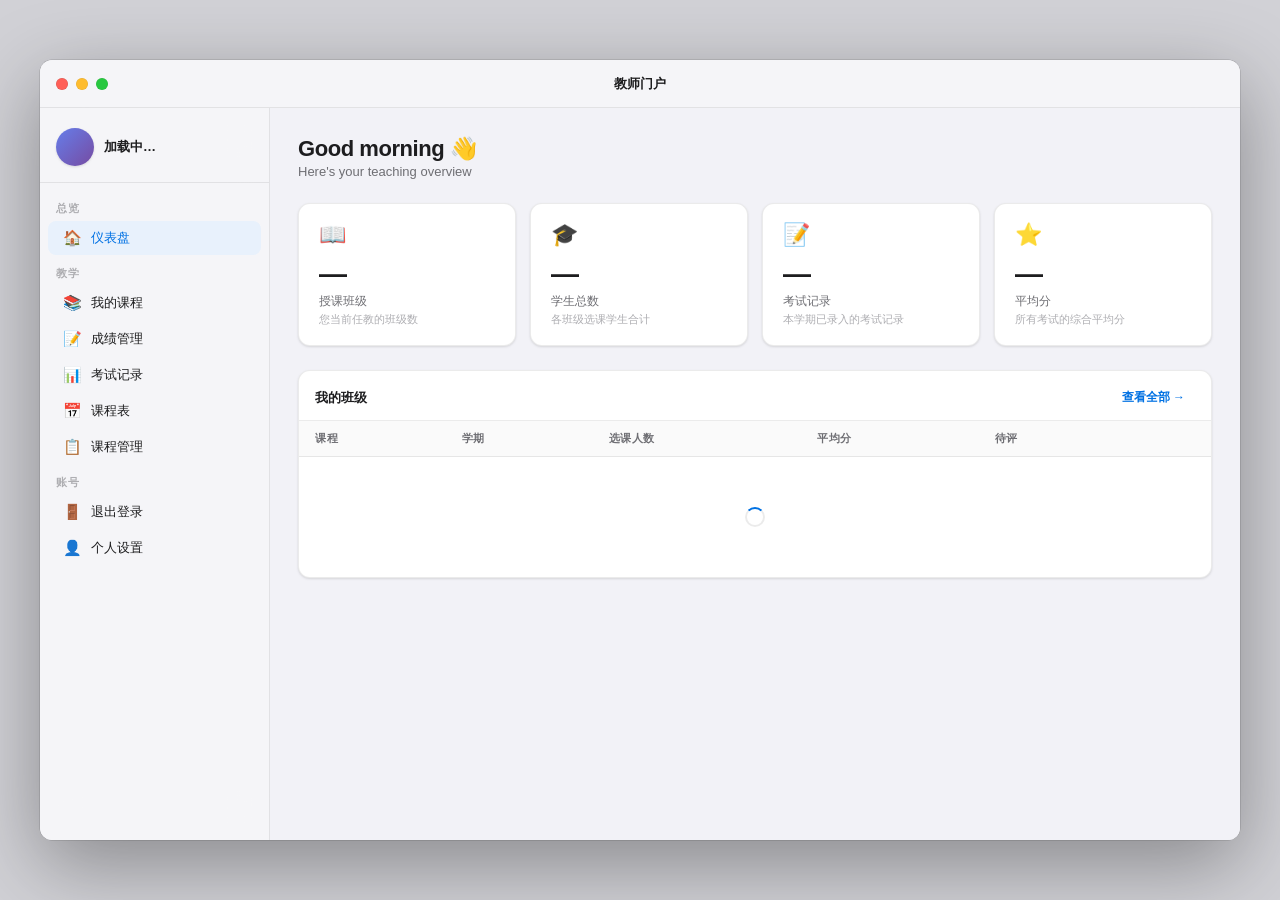
==== commit b470fedd: "Add files via upload" ====
--- a/all/index.html
+++ b/all/index.html
@@ -3,925 +3,9 @@
 <head>
 <meta charset="UTF-8" />
 <meta name="viewport" content="width=device-width, initial-scale=1.0" />
-<title>Teacher Portal</title>
-<style>
-/* ═══════════════════════════════════════════════
-   BASE & RESET
-═══════════════════════════════════════════════ */
-*, *::before, *::after { box-sizing: border-box; margin: 0; padding: 0; }
-
-:root {
-  /* macOS Ventura palette */
-  --bg:            #f2f2f7;
-  --sidebar-bg:    rgba(246,246,248,0.92);
-  --card:          #ffffff;
-  --accent:        #0071e3;
-  --accent-light:  #e8f1fc;
-  --accent-hover:  #0077ed;
-  --green:         #34c759;
-  --red:           #ff3b30;
-  --orange:        #ff9f0a;
-  --yellow:        #ffcc00;
-  --text:          #1d1d1f;
-  --text-sec:      #6e6e73;
-  --text-ter:      #aeaeb2;
-  --border:        rgba(0,0,0,0.08);
-  --border-strong: rgba(0,0,0,0.14);
-  --shadow-sm:     0 1px 3px rgba(0,0,0,0.08), 0 1px 2px rgba(0,0,0,0.05);
-  --shadow:        0 2px 12px rgba(0,0,0,0.08), 0 1px 3px rgba(0,0,0,0.05);
-  --shadow-lg:     0 8px 32px rgba(0,0,0,0.12), 0 2px 8px rgba(0,0,0,0.06);
-  --radius:        12px;
-  --radius-sm:     8px;
-  --radius-lg:     16px;
-  --sidebar-w:     230px;
-  --titlebar-h:    48px;
-  --font: -apple-system, BlinkMacSystemFont, 'SF Pro Display', 'Helvetica Neue', Arial, sans-serif;
-}
-
-html, body { height: 100%; background: #d1d1d6; display: flex; align-items: center; justify-content: center; font-family: var(--font); }
-
-/* ═══════════════════════════════════════════════
-   WINDOW CHROME
-═══════════════════════════════════════════════ */
-.window {
-  width: min(1200px, 96vw);
-  height: min(780px, 94vh);
-  background: var(--bg);
-  border-radius: 12px;
-  overflow: hidden;
-  display: flex;
-  flex-direction: column;
-  box-shadow: 0 24px 80px rgba(0,0,0,0.35), 0 0 0 0.5px rgba(0,0,0,0.2);
-}
-
-.titlebar {
-  height: var(--titlebar-h);
-  background: var(--sidebar-bg);
-  backdrop-filter: blur(20px);
-  -webkit-backdrop-filter: blur(20px);
-  border-bottom: 1px solid var(--border);
-  display: flex;
-  align-items: center;
-  padding: 0 16px;
-  gap: 12px;
-  position: relative;
-  flex-shrink: 0;
-  user-select: none;
-}
-
-.traffic-lights { display: flex; gap: 8px; }
-.traffic {
-  width: 12px; height: 12px; border-radius: 50%; cursor: pointer;
-  transition: filter 0.15s;
-}
-.traffic:hover { filter: brightness(0.85); }
-.traffic.red    { background: #ff5f57; box-shadow: inset 0 0 0 0.5px rgba(0,0,0,0.15); }
-.traffic.yellow { background: #febc2e; box-shadow: inset 0 0 0 0.5px rgba(0,0,0,0.1); }
-.traffic.green  { background: #28c840; box-shadow: inset 0 0 0 0.5px rgba(0,0,0,0.1); }
-
-.titlebar-title {
-  position: absolute;
-  left: 50%; transform: translateX(-50%);
-  font-size: 13px;
-  font-weight: 600;
-  color: var(--text);
-  letter-spacing: -0.01em;
-}
-
-.titlebar-right {
-  margin-left: auto;
-  display: flex;
-  align-items: center;
-  gap: 10px;
-}
-
-/* ═══════════════════════════════════════════════
-   LAYOUT
-═══════════════════════════════════════════════ */
-.app-body {
-  display: flex;
-  flex: 1;
-  overflow: hidden;
-}
-
-/* ═══════════════════════════════════════════════
-   SIDEBAR
-═══════════════════════════════════════════════ */
-.sidebar {
-  width: var(--sidebar-w);
-  background: var(--sidebar-bg);
-  backdrop-filter: blur(20px);
-  border-right: 1px solid var(--border);
-  display: flex;
-  flex-direction: column;
-  flex-shrink: 0;
-  overflow-y: auto;
-  padding: 8px 0 16px;
-}
-
-.sidebar-teacher {
-  display: flex;
-  align-items: center;
-  gap: 10px;
-  padding: 12px 16px 16px;
-  border-bottom: 1px solid var(--border);
-  margin-bottom: 8px;
-}
-.sidebar-avatar {
-  width: 38px; height: 38px; border-radius: 50%;
-  background: linear-gradient(135deg, #667eea, #764ba2);
-  overflow: hidden; flex-shrink: 0;
-  display: flex; align-items: center; justify-content: center;
-  font-size: 15px; font-weight: 700; color: #fff;
-  box-shadow: var(--shadow-sm);
-}
-.sidebar-avatar img { width: 100%; height: 100%; object-fit: cover; }
-.sidebar-info { min-width: 0; }
-.sidebar-name { font-size: 13px; font-weight: 600; color: var(--text); white-space: nowrap; overflow: hidden; text-overflow: ellipsis; }
-.sidebar-role { font-size: 11px; color: var(--text-sec); }
-
-.sidebar-section-label {
-  font-size: 11px;
-  font-weight: 600;
-  color: var(--text-ter);
-  text-transform: uppercase;
-  letter-spacing: 0.06em;
-  padding: 10px 16px 4px;
-}
-
-.nav-item {
-  display: flex;
-  align-items: center;
-  gap: 9px;
-  padding: 7px 10px 7px 14px;
-  margin: 1px 8px;
-  border-radius: var(--radius-sm);
-  cursor: pointer;
-  font-size: 13px;
-  font-weight: 500;
-  color: var(--text);
-  transition: background 0.12s, color 0.12s;
-  position: relative;
-}
-.nav-item:hover { background: rgba(0,0,0,0.05); }
-.nav-item.active {
-  background: var(--accent-light);
-  color: var(--accent);
-}
-.nav-item .nav-icon {
-  width: 20px; height: 20px;
-  display: flex; align-items: center; justify-content: center;
-  font-size: 15px;
-  flex-shrink: 0;
-}
-.nav-badge {
-  margin-left: auto;
-  background: var(--red);
-  color: #fff;
-  font-size: 10px;
-  font-weight: 700;
-  padding: 1px 5px;
-  border-radius: 10px;
-  min-width: 18px;
-  text-align: center;
-}
-
-/* ═══════════════════════════════════════════════
-   MAIN CONTENT
-═══════════════════════════════════════════════ */
-.content {
-  flex: 1;
-  overflow-y: auto;
-  background: var(--bg);
-  position: relative;
-}
-
-.view { display: none; padding: 28px; animation: fadeIn 0.2s ease; }
-.view.active { display: block; }
-
-@keyframes fadeIn { from { opacity: 0; transform: translateY(6px); } to { opacity: 1; transform: none; } }
-
-.view-header {
-  display: flex;
-  align-items: center;
-  justify-content: space-between;
-  margin-bottom: 24px;
-}
-.view-title { font-size: 22px; font-weight: 700; color: var(--text); letter-spacing: -0.02em; }
-.view-subtitle { font-size: 13px; color: var(--text-sec); margin-top: 2px; }
-
-/* ═══════════════════════════════════════════════
-   CARDS
-═══════════════════════════════════════════════ */
-.card {
-  background: var(--card);
-  border-radius: var(--radius);
-  box-shadow: var(--shadow-sm);
-  border: 1px solid var(--border);
-  overflow: hidden;
-}
-
-.stat-grid {
-  display: grid;
-  grid-template-columns: repeat(4, 1fr);
-  gap: 14px;
-  margin-bottom: 24px;
-}
-.stat-card {
-  background: var(--card);
-  border-radius: var(--radius);
-  border: 1px solid var(--border);
-  padding: 18px 20px;
-  box-shadow: var(--shadow-sm);
-  transition: box-shadow 0.2s, transform 0.2s;
-}
-.stat-card:hover { box-shadow: var(--shadow); transform: translateY(-1px); }
-.stat-icon { font-size: 22px; margin-bottom: 10px; }
-.stat-value { font-size: 28px; font-weight: 700; color: var(--text); letter-spacing: -0.02em; }
-.stat-label { font-size: 12px; color: var(--text-sec); margin-top: 3px; font-weight: 500; }
-.stat-sub { font-size: 11px; color: var(--text-ter); margin-top: 2px; }
-
-/* Course cards grid */
-.courses-grid {
-  display: grid;
-  grid-template-columns: repeat(auto-fill, minmax(280px, 1fr));
-  gap: 14px;
-}
-
-.course-card {
-  background: var(--card);
-  border-radius: var(--radius);
-  border: 1px solid var(--border);
-  box-shadow: var(--shadow-sm);
-  padding: 18px;
-  cursor: pointer;
-  transition: box-shadow 0.2s, transform 0.2s, border-color 0.2s;
-  position: relative;
-  overflow: hidden;
-}
-.course-card::before {
-  content: '';
-  position: absolute; top: 0; left: 0; right: 0; height: 3px;
-  background: linear-gradient(90deg, var(--accent), #5856d6);
-}
-.course-card:hover { box-shadow: var(--shadow-lg); transform: translateY(-2px); border-color: var(--accent); }
-.course-card-name { font-size: 15px; font-weight: 600; color: var(--text); margin-bottom: 4px; }
-.course-card-sem { font-size: 12px; color: var(--text-sec); margin-bottom: 12px; }
-.course-card-meta { display: flex; gap: 12px; flex-wrap: wrap; }
-.course-meta-item { display: flex; align-items: center; gap: 4px; font-size: 12px; color: var(--text-sec); }
-.course-progress {
-  margin-top: 12px;
-  background: var(--bg);
-  border-radius: 4px;
-  height: 4px;
-  overflow: hidden;
-}
-.course-progress-fill {
-  height: 100%;
-  border-radius: 4px;
-  background: linear-gradient(90deg, var(--accent), #5856d6);
-  transition: width 0.6s ease;
-}
-.ungraded-badge {
-  position: absolute;
-  top: 14px; right: 14px;
-  background: var(--red);
-  color: #fff;
-  font-size: 10px;
-  font-weight: 700;
-  padding: 2px 7px;
-  border-radius: 10px;
-}
-
-/* ═══════════════════════════════════════════════
-   TABLES
-═══════════════════════════════════════════════ */
-.table-wrap { overflow-x: auto; }
-table { width: 100%; border-collapse: collapse; font-size: 13px; }
-thead th {
-  text-align: left;
-  font-size: 11px;
-  font-weight: 600;
-  color: var(--text-sec);
-  text-transform: uppercase;
-  letter-spacing: 0.05em;
-  padding: 10px 16px;
-  border-bottom: 1px solid var(--border);
-  background: rgba(0,0,0,0.02);
-  white-space: nowrap;
-}
-tbody tr { border-bottom: 1px solid var(--border); transition: background 0.1s; }
-tbody tr:last-child { border-bottom: none; }
-tbody tr:hover { background: rgba(0,0,0,0.025); }
-tbody td { padding: 10px 16px; color: var(--text); vertical-align: middle; }
-
-.student-cell { display: flex; align-items: center; gap: 10px; }
-.mini-avatar {
-  width: 30px; height: 30px; border-radius: 50%;
-  background: linear-gradient(135deg, #667eea, #764ba2);
-  display: flex; align-items: center; justify-content: center;
-  font-size: 11px; font-weight: 700; color: #fff;
-  flex-shrink: 0; overflow: hidden;
-}
-.mini-avatar img { width: 100%; height: 100%; object-fit: cover; }
-.student-name { font-weight: 600; font-size: 13px; }
-.student-id { font-size: 11px; color: var(--text-sec); }
-
-/* Grade pill */
-.grade-pill {
-  display: inline-block;
-  padding: 2px 10px;
-  border-radius: 20px;
-  font-size: 12px;
-  font-weight: 700;
-  letter-spacing: 0.02em;
-}
-.grade-A  { background: #d1f5d5; color: #1a7a2a; }
-.grade-B  { background: #d8eaff; color: #1a4fa0; }
-.grade-C  { background: #fff2cc; color: #7a5800; }
-.grade-D  { background: #ffe5d0; color: #8a3a00; }
-.grade-F  { background: #ffd6d4; color: #9a1c15; }
-.grade-NA { background: var(--bg); color: var(--text-ter); }
-
-.score-chip {
-  display: inline-block;
-  font-size: 13px;
-  font-weight: 600;
-  color: var(--text);
-}
-.score-high { color: var(--green); }
-.score-mid  { color: var(--orange); }
-.score-low  { color: var(--red); }
-
-/* Exam type badge */
-.exam-badge {
-  display: inline-block;
-  padding: 2px 8px;
-  border-radius: 6px;
-  font-size: 11px;
-  font-weight: 600;
-  text-transform: capitalize;
-}
-.exam-final   { background: #e8f1fc; color: var(--accent); }
-.exam-midterm { background: #f0e8ff; color: #6e3fc8; }
-.exam-quiz    { background: #fdf2e0; color: #8a5a00; }
-
-/* ═══════════════════════════════════════════════
-   BUTTONS
-═══════════════════════════════════════════════ */
-.btn {
-  display: inline-flex;
-  align-items: center;
-  gap: 6px;
-  padding: 7px 14px;
-  border-radius: var(--radius-sm);
-  font-size: 13px;
-  font-weight: 600;
-  cursor: pointer;
-  border: none;
-  transition: all 0.15s;
-  white-space: nowrap;
-  font-family: var(--font);
-}
-.btn-primary { background: var(--accent); color: #fff; }
-.btn-primary:hover { background: var(--accent-hover); box-shadow: 0 4px 12px rgba(0,113,227,0.35); }
-.btn-secondary { background: var(--bg); color: var(--text); border: 1px solid var(--border-strong); }
-.btn-secondary:hover { background: #e8e8ed; }
-.btn-ghost { background: transparent; color: var(--accent); padding: 5px 8px; }
-.btn-ghost:hover { background: var(--accent-light); }
-.btn-danger { background: #fff0f0; color: var(--red); border: 1px solid #ffd6d4; }
-.btn-danger:hover { background: var(--red); color: #fff; }
-.btn-green { background: var(--green); color: #fff; }
-.btn-green:hover { background: #2daf4f; }
-.btn-sm { padding: 4px 10px; font-size: 12px; }
-.btn-icon { padding: 6px; border-radius: 6px; background: transparent; }
-.btn-icon:hover { background: var(--bg); }
-
-/* ═══════════════════════════════════════════════
-   MODAL
-═══════════════════════════════════════════════ */
-.modal-overlay {
-  display: none;
-  position: fixed;
-  inset: 0;
-  background: rgba(0,0,0,0.4);
-  backdrop-filter: blur(4px);
-  z-index: 100;
-  align-items: center;
-  justify-content: center;
-  animation: fadeIn 0.15s ease;
-}
-.modal-overlay.open { display: flex; }
-
-.modal {
-  background: var(--card);
-  border-radius: var(--radius-lg);
-  box-shadow: var(--shadow-lg);
-  width: min(520px, 92vw);
-  overflow: hidden;
-  animation: slideUp 0.2s ease;
-}
-
-@keyframes slideUp { from { opacity: 0; transform: translateY(16px) scale(0.97); } to { opacity: 1; transform: none; } }
-
-.modal-header {
-  padding: 20px 22px 0;
-  display: flex;
-  align-items: center;
-  justify-content: space-between;
-}
-.modal-title { font-size: 16px; font-weight: 700; color: var(--text); }
-.modal-close {
-  background: none; border: none; font-size: 20px; cursor: pointer;
-  color: var(--text-sec); padding: 2px 6px; border-radius: 6px;
-  transition: background 0.1s;
-}
-.modal-close:hover { background: var(--bg); }
-.modal-body { padding: 20px 22px; }
-.modal-footer { padding: 0 22px 20px; display: flex; gap: 8px; justify-content: flex-end; }
-
-/* ═══════════════════════════════════════════════
-   FORMS
-═══════════════════════════════════════════════ */
-.form-group { margin-bottom: 14px; }
-.form-label { font-size: 12px; font-weight: 600; color: var(--text-sec); margin-bottom: 5px; display: block; }
-.form-input, .form-select {
-  width: 100%;
-  padding: 8px 12px;
-  border-radius: var(--radius-sm);
-  border: 1px solid var(--border-strong);
-  font-size: 14px;
-  font-family: var(--font);
-  color: var(--text);
-  background: var(--card);
-  transition: border-color 0.15s, box-shadow 0.15s;
-  appearance: none;
-}
-.form-input:focus, .form-select:focus {
-  outline: none;
-  border-color: var(--accent);
-  box-shadow: 0 0 0 3px rgba(0,113,227,0.15);
-}
-.form-row { display: grid; grid-template-columns: 1fr 1fr; gap: 12px; }
-
-/* ═══════════════════════════════════════════════
-   SECTION DETAIL HEADER
-═══════════════════════════════════════════════ */
-.section-hero {
-  background: linear-gradient(135deg, #1d3557 0%, #457b9d 100%);
-  border-radius: var(--radius);
-  padding: 22px 24px;
-  margin-bottom: 20px;
-  color: #fff;
-  display: flex;
-  align-items: center;
-  justify-content: space-between;
-}
-.section-hero-title { font-size: 18px; font-weight: 700; letter-spacing: -0.01em; }
-.section-hero-meta { font-size: 13px; opacity: 0.8; margin-top: 4px; }
-.section-hero-chips { display: flex; gap: 8px; }
-.hero-chip {
-  background: rgba(255,255,255,0.18);
-  padding: 4px 12px;
-  border-radius: 20px;
-  font-size: 12px;
-  font-weight: 600;
-}
-
-/* ═══════════════════════════════════════════════
-   PROFILE
-═══════════════════════════════════════════════ */
-.profile-layout { display: grid; grid-template-columns: 240px 1fr; gap: 20px; }
-.profile-avatar-card {
-  background: var(--card);
-  border-radius: var(--radius);
-  border: 1px solid var(--border);
-  padding: 28px 20px;
-  display: flex;
-  flex-direction: column;
-  align-items: center;
-  gap: 14px;
-  box-shadow: var(--shadow-sm);
-}
-.profile-avatar-wrap {
-  position: relative;
-  width: 96px; height: 96px;
-}
-.profile-avatar {
-  width: 96px; height: 96px;
-  border-radius: 50%;
-  overflow: hidden;
-  background: linear-gradient(135deg, #667eea, #764ba2);
-  display: flex; align-items: center; justify-content: center;
-  font-size: 34px; font-weight: 700; color: #fff;
-  box-shadow: var(--shadow);
-}
-.profile-avatar img { width: 100%; height: 100%; object-fit: cover; }
-.avatar-upload-btn {
-  position: absolute;
-  bottom: -2px; right: -2px;
-  background: var(--accent);
-  border: 2px solid #fff;
-  width: 28px; height: 28px;
-  border-radius: 50%;
-  display: flex; align-items: center; justify-content: center;
-  cursor: pointer;
-  font-size: 13px;
-  color: #fff;
-  transition: background 0.15s;
-}
-.avatar-upload-btn:hover { background: var(--accent-hover); }
-.profile-name { font-size: 16px; font-weight: 700; color: var(--text); }
-.profile-role-badge {
-  background: var(--accent-light);
-  color: var(--accent);
-  font-size: 12px;
-  font-weight: 600;
-  padding: 3px 12px;
-  border-radius: 20px;
-}
-.profile-info-row {
-  display: flex; align-items: center; gap: 6px;
-  font-size: 12px; color: var(--text-sec);
-}
-
-/* ═══════════════════════════════════════════════
-   TOAST
-═══════════════════════════════════════════════ */
-.toast-container {
-  position: fixed;
-  top: 60px; right: 20px;
-  z-index: 200;
-  display: flex;
-  flex-direction: column;
-  gap: 8px;
-}
-.toast {
-  display: flex;
-  align-items: center;
-  gap: 10px;
-  background: var(--card);
-  border-radius: var(--radius-sm);
-  padding: 12px 16px;
-  box-shadow: var(--shadow-lg);
-  font-size: 13px;
-  font-weight: 500;
-  color: var(--text);
-  animation: slideIn 0.25s ease, fadeOut 0.3s ease 2.7s forwards;
-  border-left: 3px solid var(--green);
-  min-width: 240px;
-}
-.toast.error { border-left-color: var(--red); }
-.toast.warn  { border-left-color: var(--orange); }
-
-@keyframes slideIn { from { opacity: 0; transform: translateX(20px); } to { opacity: 1; transform: none; } }
-@keyframes fadeOut { to { opacity: 0; transform: translateX(20px); } }
-
-/* ═══════════════════════════════════════════════
-   MISC UTILS
-═══════════════════════════════════════════════ */
-.back-btn {
-  display: inline-flex;
-  align-items: center;
-  gap: 4px;
-  font-size: 13px;
-  font-weight: 500;
-  color: var(--accent);
-  cursor: pointer;
-  margin-bottom: 16px;
-  padding: 4px 0;
-  background: none;
-  border: none;
-  font-family: var(--font);
-}
-.back-btn:hover { text-decoration: underline; }
-
-.empty-state {
-  text-align: center;
-  padding: 40px 20px;
-  color: var(--text-ter);
-  font-size: 14px;
-}
-.empty-icon { font-size: 40px; margin-bottom: 10px; }
-
-.spinner {
-  width: 20px; height: 20px;
-  border: 2px solid var(--border);
-  border-top-color: var(--accent);
-  border-radius: 50%;
-  animation: spin 0.7s linear infinite;
-  margin: 40px auto;
-}
-@keyframes spin { to { transform: rotate(360deg); } }
-
-.card-section-title {
-  font-size: 13px;
-  font-weight: 700;
-  color: var(--text);
-  padding: 14px 16px 10px;
-  border-bottom: 1px solid var(--border);
-  display: flex;
-  align-items: center;
-  justify-content: space-between;
-}
-
-.tab-bar {
-  display: flex;
-  gap: 2px;
-  background: var(--bg);
-  padding: 3px;
-  border-radius: var(--radius-sm);
-  margin-bottom: 18px;
-}
-.tab-btn {
-  flex: 1;
-  padding: 6px 12px;
-  border-radius: 6px;
-  border: none;
-  background: none;
-  font-size: 13px;
-  font-weight: 500;
-  color: var(--text-sec);
-  cursor: pointer;
-  transition: all 0.15s;
-  font-family: var(--font);
-}
-.tab-btn.active {
-  background: var(--card);
-  color: var(--text);
-  font-weight: 600;
-  box-shadow: var(--shadow-sm);
-}
-
-.filter-bar {
-  display: flex;
-  gap: 8px;
-  align-items: center;
-  margin-bottom: 16px;
-}
-.filter-bar .form-select { flex: 1; }
-
-.divider { height: 1px; background: var(--border); margin: 16px 0; }
-.inline-edit { font-size: 13px; padding: 4px 8px; }
-
-/* Scroll styling */
-::-webkit-scrollbar { width: 6px; height: 6px; }
-::-webkit-scrollbar-track { background: transparent; }
-::-webkit-scrollbar-thumb { background: rgba(0,0,0,0.18); border-radius: 3px; }
-::-webkit-scrollbar-thumb:hover { background: rgba(0,0,0,0.28); }
-
-@media (max-width: 768px) {
-  .stat-grid { grid-template-columns: repeat(2, 1fr); }
-  .profile-layout { grid-template-columns: 1fr; }
-  .section-hero { flex-direction: column; gap: 12px; }
-}
-
-/* ═══════════════════════════════════════════════
-   WEEKLY SCHEDULE / TIMETABLE
-═══════════════════════════════════════════════ */
-
-/* ── Week selector bar ── */
-.week-nav {
-  display: flex;
-  align-items: center;
-  gap: 10px;
-  background: var(--card);
-  border: 1px solid var(--border);
-  border-radius: var(--radius);
-  padding: 10px 16px;
-  margin-bottom: 16px;
-  box-shadow: var(--shadow-sm);
-}
-.week-nav-label {
-  font-size: 13px;
-  font-weight: 600;
-  color: var(--text);
-  white-space: nowrap;
-}
-.week-nav-select {
-  appearance: none;
-  -webkit-appearance: none;
-  border: 1px solid var(--border-strong);
-  border-radius: var(--radius-sm);
-  padding: 5px 28px 5px 10px;
-  font-size: 13px;
-  font-family: var(--font);
-  color: var(--text);
-  background: var(--bg) url("data:image/svg+xml,%3Csvg xmlns='http://www.w3.org/2000/svg' width='12' height='12' viewBox='0 0 12 12'%3E%3Cpath fill='%236e6e73' d='M6 8L1 3h10z'/%3E%3C/svg%3E") no-repeat right 10px center;
-  cursor: pointer;
-  min-width: 110px;
-}
-.week-nav-select:focus { outline: 2px solid var(--accent); outline-offset: 1px; }
-.week-range-info {
-  font-size: 12px;
-  color: var(--text-sec);
-  margin-left: 4px;
-}
-.week-nav-spacer { flex: 1; }
-.week-legend {
-  display: flex;
-  gap: 12px;
-  align-items: center;
-}
-.legend-item {
-  display: flex;
-  align-items: center;
-  gap: 5px;
-  font-size: 11px;
-  color: var(--text-sec);
-}
-.legend-dot {
-  width: 10px;
-  height: 10px;
-  border-radius: 3px;
-  flex-shrink: 0;
-}
-
-/* ── Timetable outer wrapper (scrollable) ── */
-.timetable-scroll {
-  overflow-x: auto;
-  overflow-y: hidden;
-  border-radius: var(--radius);
-  background: var(--card);
-  box-shadow: var(--shadow);
-  border: 1px solid var(--border);
-}
-
-/* ── Grid layout ── */
-.timetable {
-  display: grid;
-  /* time gutter + 7 day columns */
-  grid-template-columns: 54px repeat(7, minmax(110px, 1fr));
-  min-width: 840px;
-}
-
-/* ── Header row ── */
-.tt-header {
-  display: contents;
-}
-.tt-header-time {
-  background: var(--sidebar-bg);
-  border-bottom: 1px solid var(--border-strong);
-  padding: 10px 6px;
-}
-.tt-header-day {
-  background: var(--sidebar-bg);
-  border-bottom: 1px solid var(--border-strong);
-  border-left: 1px solid var(--border);
-  padding: 10px 8px;
-  text-align: center;
-}
-.tt-day-name {
-  font-size: 12px;
-  font-weight: 700;
-  color: var(--text);
-  letter-spacing: 0.02em;
-  text-transform: uppercase;
-}
-.tt-day-sub {
-  font-size: 10px;
-  color: var(--text-sec);
-  margin-top: 1px;
-}
-.tt-header-day.today .tt-day-name { color: var(--accent); }
-.tt-header-day.has-class { background: rgba(0,113,227,0.04); }
-
-/* ── Body ── */
-.tt-body {
-  display: contents;
-}
-.tt-time-col {
-  position: relative;
-}
-.tt-day-col {
-  position: relative;
-  border-left: 1px solid var(--border);
-}
-
-/* ── Hour lines (rendered as children of each column) ── */
-.tt-hour-line {
-  position: absolute;
-  left: 0; right: 0;
-  border-top: 1px solid var(--border);
-  pointer-events: none;
-}
-.tt-hour-line.half {
-  border-top-style: dashed;
-  opacity: 0.5;
-}
-.tt-time-label {
-  position: absolute;
-  right: 6px;
-  font-size: 10px;
-  color: var(--text-ter);
-  transform: translateY(-50%);
-  white-space: nowrap;
-  pointer-events: none;
-  font-variant-numeric: tabular-nums;
-}
-
-/* ── Course block ── */
-.tt-course {
-  position: absolute;
-  left: 4px;
-  right: 4px;
-  border-radius: 7px;
-  padding: 5px 7px;
-  cursor: pointer;
-  overflow: hidden;
-  transition: transform 0.1s, box-shadow 0.1s, filter 0.1s;
-  border-left: 3px solid transparent;
-  box-shadow: 0 1px 4px rgba(0,0,0,0.08);
-  user-select: none;
-}
-.tt-course:hover {
-  transform: scale(1.01) translateY(-1px);
-  box-shadow: 0 4px 12px rgba(0,0,0,0.14);
-  filter: brightness(0.97);
-  z-index: 10;
-}
-.tt-course-name {
-  font-size: 11.5px;
-  font-weight: 700;
-  line-height: 1.3;
-  overflow: hidden;
-  display: -webkit-box;
-  -webkit-line-clamp: 2;
-  -webkit-box-orient: vertical;
-}
-.tt-course-time {
-  font-size: 10px;
-  margin-top: 2px;
-  opacity: 0.8;
-  white-space: nowrap;
-  overflow: hidden;
-  text-overflow: ellipsis;
-}
-.tt-course-room {
-  font-size: 10px;
-  margin-top: 1px;
-  opacity: 0.75;
-  white-space: nowrap;
-  overflow: hidden;
-  text-overflow: ellipsis;
-}
-
-/* ── Course color palette (6 slots, cycles by section_id) ── */
-.tt-c0 { background: #e3f0ff; border-left-color: #0071e3; color: #003d80; }
-.tt-c1 { background: #e6f9ed; border-left-color: #28a745; color: #145528; }
-.tt-c2 { background: #fff4e3; border-left-color: #ff9f0a; color: #7a4900; }
-.tt-c3 { background: #f5e6ff; border-left-color: #9b59b6; color: #4a1570; }
-.tt-c4 { background: #e8f8ff; border-left-color: #17a2b8; color: #0b4f5c; }
-.tt-c5 { background: #ffe8e8; border-left-color: #ff3b30; color: #7a1010; }
-
-/* ── Empty-week state ── */
-.tt-empty {
-  grid-column: 1 / -1;
-  padding: 60px 20px;
-  text-align: center;
-  color: var(--text-ter);
-}
-.tt-empty-icon { font-size: 40px; margin-bottom: 12px; }
-.tt-empty-text { font-size: 14px; }
-
-/* ── Detail modal extras ── */
-.detail-grid {
-  display: grid;
-  grid-template-columns: 1fr 1fr;
-  gap: 12px 20px;
-  margin-top: 16px;
-}
-.detail-item-label {
-  font-size: 11px;
-  color: var(--text-sec);
-  text-transform: uppercase;
-  letter-spacing: 0.06em;
-  margin-bottom: 2px;
-}
-.detail-item-value {
-  font-size: 14px;
-  font-weight: 600;
-  color: var(--text);
-}
-.detail-desc {
-  margin-top: 12px;
-  font-size: 13px;
-  color: var(--text-sec);
-  line-height: 1.6;
-  background: var(--bg);
-  border-radius: var(--radius-sm);
-  padding: 10px 12px;
-}
-.week-badge {
-  display: inline-block;
-  font-size: 11px;
-  padding: 2px 8px;
-  border-radius: 20px;
-  background: var(--accent-light);
-  color: var(--accent);
-  font-weight: 600;
-}
-</style>
+<title>教师门户</title>
+<link rel="stylesheet" href="style.css">
+<style>/* All styles moved to style.css */</style>
 </head>
 <body>
 
@@ -933,7 +17,7 @@
       <span class="traffic yellow"></span>
       <span class="traffic green"></span>
     </div>
-    <div class="titlebar-title" id="pageTitle">Teacher Portal</div>
+    <div class="titlebar-title" id="pageTitle">教师门户</div>
     <div class="titlebar-right">
       <span style="font-size:12px;color:var(--text-sec);" id="titlebarInfo"></span>
     </div>
@@ -947,34 +31,41 @@
       <div class="sidebar-teacher">
         <div class="sidebar-avatar" id="sidebarAvatar"></div>
         <div class="sidebar-info">
-          <div class="sidebar-name" id="sidebarName">Loading…</div>
+          <div class="sidebar-name" id="sidebarName">加载中…</div>
           <div class="sidebar-role" id="sidebarRole"></div>
         </div>
       </div>
 
-      <div class="sidebar-section-label">Overview</div>
+      <div class="sidebar-section-label">总览</div>
       <div class="nav-item active" data-view="dashboard">
-        <span class="nav-icon">🏠</span> Dashboard
-      </div>
-
-      <div class="sidebar-section-label">Teaching</div>
+        <span class="nav-icon">🏠</span> 仪表盘
+      </div>
+
+      <div class="sidebar-section-label">教学</div>
       <div class="nav-item" data-view="courses">
-        <span class="nav-icon">📚</span> My Courses
+        <span class="nav-icon">📚</span> 我的课程
       </div>
       <div class="nav-item" data-view="grades">
-        <span class="nav-icon">📝</span> Grade Management
+        <span class="nav-icon">📝</span> 成绩管理
         <span class="nav-badge" id="ungradedBadge" style="display:none"></span>
       </div>
       <div class="nav-item" data-view="exams">
-        <span class="nav-icon">📊</span> Exam Records
+        <span class="nav-icon">📊</span> 考试记录
       </div>
       <div class="nav-item" data-view="schedule">
-        <span class="nav-icon">📅</span> Schedule
-      </div>
-
-      <div class="sidebar-section-label">Account</div>
+        <span class="nav-icon">📅</span> 课程表
+      </div>
+      <div class="nav-item" data-view="applications">
+        <span class="nav-icon">📋</span> 课程管理
+        <span class="nav-badge" id="pendingBadge" style="display:none"></span>
+      </div>
+
+      <div class="sidebar-section-label">账号</div>
+      <div class="nav-item" onclick="window.location.href='logout.php'">
+        <span class="nav-icon">🚪</span> 退出登录
+      </div>
       <div class="nav-item" data-view="profile">
-        <span class="nav-icon">👤</span> Profile Settings
+        <span class="nav-icon">👤</span> 个人设置
       </div>
     </aside>
 
@@ -994,41 +85,41 @@
           <div class="stat-card">
             <div class="stat-icon">📖</div>
             <div class="stat-value" id="stat-sections">—</div>
-            <div class="stat-label">Active Sections</div>
-            <div class="stat-sub">Courses you teach</div>
+            <div class="stat-label">授课班级</div>
+            <div class="stat-sub">您当前任教的班级数</div>
           </div>
           <div class="stat-card">
             <div class="stat-icon">🎓</div>
             <div class="stat-value" id="stat-students">—</div>
-            <div class="stat-label">Total Students</div>
-            <div class="stat-sub">Enrolled across all sections</div>
+            <div class="stat-label">学生总数</div>
+            <div class="stat-sub">各班级选课学生合计</div>
           </div>
           <div class="stat-card">
             <div class="stat-icon">📝</div>
             <div class="stat-value" id="stat-exams">—</div>
-            <div class="stat-label">Exam Records</div>
-            <div class="stat-sub">Scored this semester</div>
+            <div class="stat-label">考试记录</div>
+            <div class="stat-sub">本学期已录入的考试记录</div>
           </div>
           <div class="stat-card">
             <div class="stat-icon">⭐</div>
             <div class="stat-value" id="stat-avg">—</div>
-            <div class="stat-label">Class Average</div>
-            <div class="stat-sub">Across all exams</div>
+            <div class="stat-label">平均分</div>
+            <div class="stat-sub">所有考试的综合平均分</div>
           </div>
         </div>
 
         <!-- Sections list -->
         <div class="card">
           <div class="card-section-title">
-            <span>Your Sections</span>
-            <button class="btn btn-ghost btn-sm" onclick="Nav.go('courses')">View all →</button>
+            <span>我的班级</span>
+            <button class="btn btn-ghost btn-sm" onclick="Nav.go('courses')">查看全部 →</button>
           </div>
           <div class="table-wrap">
             <table id="dashSectionsTable">
               <thead>
                 <tr>
-                  <th>Course</th><th>Semester</th><th>Enrolled</th>
-                  <th>Avg Score</th><th>Ungraded</th><th></th>
+                  <th>课程</th><th>学期</th><th>选课人数</th>
+                  <th>平均分</th><th>待评</th><th></th>
                 </tr>
               </thead>
               <tbody id="dashSectionsBody">
@@ -1043,8 +134,8 @@
       <div class="view" id="view-courses">
         <div class="view-header">
           <div>
-            <div class="view-title">My Courses</div>
-            <div class="view-subtitle">Sections you are assigned to teach</div>
+            <div class="view-title">我的课程</div>
+            <div class="view-subtitle">您所任教的班级列表</div>
           </div>
         </div>
         <div class="courses-grid" id="coursesGrid">
@@ -1054,7 +145,7 @@
 
       <!-- ══ SECTION DETAIL ══ -->
       <div class="view" id="view-section-detail">
-        <button class="back-btn" id="backFromDetail">← Back to Courses</button>
+        <button class="back-btn" id="backFromDetail">← 返回课程列表</button>
         <div id="sectionDetailContent"></div>
       </div>
 
@@ -1062,17 +153,17 @@
       <div class="view" id="view-grades">
         <div class="view-header">
           <div>
-            <div class="view-title">Grade Management</div>
-            <div class="view-subtitle">Assign and manage letter grades for enrolled students</div>
+            <div class="view-title">成绩管理</div>
+            <div class="view-subtitle">为已选课学生分配并管理等级成绩</div>
           </div>
         </div>
 
         <div class="filter-bar">
           <select class="form-select" id="gradesSection" style="max-width:280px">
-            <option value="">— Select a section —</option>
+            <option value="">— 选择班级 —</option>
           </select>
           <button class="btn btn-primary" id="autoAssignBtn" style="display:none" onclick="Grades.autoAssign()">
-            ✨ Auto-Assign Grades
+            ✨ 自动分配成绩
           </button>
         </div>
 
@@ -1085,9 +176,9 @@
             <table>
               <thead>
                 <tr>
-                  <th>Student</th><th>Dept</th>
-                  <th>Quiz Avg</th><th>Midterm</th><th>Final</th>
-                  <th>Weighted Avg</th><th>Suggested</th><th>Letter Grade</th>
+                  <th>学生</th><th>院系</th>
+                  <th>测验均分</th><th>期中</th><th>期末</th>
+                  <th>加权均分</th><th>建议等级</th><th>等级成绩</th>
                 </tr>
               </thead>
               <tbody id="gradesBody"></tbody>
@@ -1097,7 +188,7 @@
 
         <div id="gradesEmpty" class="empty-state" style="display:none">
           <div class="empty-icon">📝</div>
-          Select a section above to manage grades
+          请选择上方班级以管理成绩
         </div>
       </div>
 
@@ -1105,37 +196,37 @@
       <div class="view" id="view-exams">
         <div class="view-header">
           <div>
-            <div class="view-title">Exam Records</div>
-            <div class="view-subtitle">Add and manage exam scores</div>
+            <div class="view-title">考试记录</div>
+            <div class="view-subtitle">录入并管理学生考试成绩</div>
           </div>
           <button class="btn btn-primary" onclick="ExamModal.open()" id="addExamBtn" style="display:none">
-            + Add Exam
+            + 添加考试
           </button>
         </div>
 
         <div class="filter-bar">
           <select class="form-select" id="examsSection" style="max-width:280px">
-            <option value="">— Select a section —</option>
+            <option value="">— 选择班级 —</option>
           </select>
           <select class="form-select" id="examsTypeFilter" style="max-width:160px">
-            <option value="">All types</option>
-            <option value="final">Final</option>
-            <option value="midterm">Midterm</option>
-            <option value="quiz">Quiz</option>
+            <option value="">全部类型</option>
+            <option value="final">期末</option>
+            <option value="midterm">期中</option>
+            <option value="quiz">测验</option>
           </select>
         </div>
 
         <div class="card" id="examsCard" style="display:none">
           <div class="card-section-title">
-            <span id="examsSectionTitle">Exam Records</span>
+            <span id="examsSectionTitle">考试记录</span>
             <span style="font-size:12px;color:var(--text-sec)" id="examsCount"></span>
           </div>
           <div class="table-wrap">
             <table>
               <thead>
                 <tr>
-                  <th>Student</th><th>Exam Type</th><th>Date</th>
-                  <th>Score</th><th>Computed Grade</th><th>Actions</th>
+                  <th>学生</th><th>考试类型</th><th>日期</th>
+                  <th>成绩</th><th>计算等级</th><th>操作</th>
                 </tr>
               </thead>
               <tbody id="examsBody"></tbody>
@@ -1145,7 +236,7 @@
 
         <div id="examsEmpty" class="empty-state">
           <div class="empty-icon">📊</div>
-          Select a section to view exam records
+          请选择班级以查看考试记录
         </div>
       </div>
 
@@ -1153,8 +244,8 @@
       <div class="view" id="view-profile">
         <div class="view-header">
           <div>
-            <div class="view-title">Profile Settings</div>
-            <div class="view-subtitle">Manage your account information</div>
+            <div class="view-title">个人设置</div>
+            <div class="view-subtitle">管理您的账户信息</div>
           </div>
         </div>
 
@@ -1163,7 +254,7 @@
           <div class="profile-avatar-card">
             <div class="profile-avatar-wrap">
               <div class="profile-avatar" id="profileAvatar"></div>
-              <div class="avatar-upload-btn" onclick="document.getElementById('avatarInput').click()" title="Upload avatar">
+              <div class="avatar-upload-btn" onclick="document.getElementById('avatarInput').click()" title="上传头像">
                 📷
               </div>
               <input type="file" id="avatarInput" accept="image/*" style="display:none" onchange="Profile.uploadAvatar(this)">
@@ -1172,34 +263,34 @@
             <div class="profile-role-badge" id="profileTitle">—</div>
             <div class="profile-info-row">📧 <span id="profileEmail">—</span></div>
             <div class="profile-info-row">🏫 <span id="profileDept">—</span></div>
-            <div class="profile-info-row">📅 Joined <span id="profileJoined">—</span></div>
+            <div class="profile-info-row">📅 加入于 <span id="profileJoined">—</span></div>
           </div>
 
           <!-- Edit form -->
           <div class="card" style="padding:22px">
-            <div style="font-size:15px;font-weight:700;margin-bottom:18px;color:var(--text)">Edit Information</div>
+            <div style="font-size:15px;font-weight:700;margin-bottom:18px;color:var(--text)">编辑信息</div>
             <div class="form-group">
-              <label class="form-label">Full Name</label>
-              <input type="text" class="form-input" id="editName" placeholder="Your full name">
+              <label class="form-label">姓名</label>
+              <input type="text" class="form-input" id="editName" placeholder="请输入姓名">
             </div>
             <div class="form-row">
               <div class="form-group">
-                <label class="form-label">Phone</label>
+                <label class="form-label">电话</label>
                 <input type="text" class="form-input" id="editPhone" placeholder="+86 139 ...">
               </div>
               <div class="form-group">
-                <label class="form-label">Gender</label>
+                <label class="form-label">性别</label>
                 <select class="form-select" id="editGender">
-                  <option value="male">Male</option>
-                  <option value="female">Female</option>
-                  <option value="other">Other / Prefer not to say</option>
+                  <option value="male">男</option>
+                  <option value="female">女</option>
+                  <option value="other">其他</option>
                 </select>
               </div>
             </div>
             <div class="divider"></div>
             <div style="display:flex;gap:10px;justify-content:flex-end">
-              <button class="btn btn-secondary" onclick="Profile.load()">Reset</button>
-              <button class="btn btn-primary" onclick="Profile.save()">Save Changes</button>
+              <button class="btn btn-secondary" onclick="Profile.load()">重置</button>
+              <button class="btn btn-primary" onclick="Profile.save()">保存修改</button>
             </div>
           </div>
         </div>
@@ -1209,15 +300,15 @@
       <div class="view" id="view-schedule">
         <div class="view-header">
           <div>
-            <div class="view-title">Weekly Schedule</div>
-            <div class="view-subtitle">Your teaching timetable — click any class to see details</div>
-          </div>
-          <button class="btn btn-ghost btn-sm" onclick="Schedule.load()">🔄 Refresh</button>
+            <div class="view-title">课程表</div>
+            <div class="view-subtitle">您的教学课表 — 点击课程可查看详情</div>
+          </div>
+          <button class="btn btn-ghost btn-sm" onclick="Schedule.load()">🔄 刷新</button>
         </div>
 
         <!-- Week navigation bar -->
         <div class="week-nav" id="weekNav" style="display:none">
-          <span class="week-nav-label">Week</span>
+          <span class="week-nav-label">第</span>
           <select class="week-nav-select" id="weekSelect" onchange="Schedule.loadWeek(+this.value)"></select>
           <span class="week-range-info" id="weekRangeInfo"></span>
           <div class="week-nav-spacer"></div>
@@ -1228,6 +319,93 @@
 
         <div id="scheduleContent">
           <div class="spinner"></div>
+        </div>
+      </div>
+
+      <!-- ══ APPLICATIONS ══ -->
+      <div class="view" id="view-applications">
+        <div class="view-header">
+          <div>
+            <div class="view-title">课程管理</div>
+            <div class="view-subtitle">申请教授课程、管理学生选课与指导学生</div>
+          </div>
+        </div>
+
+        <!-- Tab bar -->
+        <div class="tab-bar" style="display:flex;gap:4px;margin-bottom:20px;border-bottom:1px solid var(--border);padding-bottom:0">
+          <button class="tab-btn active" id="appTab-courses"    onclick="Applications.switchTab('courses')">可申请课程</button>
+          <button class="tab-btn"        id="appTab-overview"   onclick="Applications.switchTab('overview')">教学概览</button>
+          <button class="tab-btn"        id="appTab-enrollments" onclick="Applications.switchTab('enrollments')">待审核选课 <span class="nav-badge" id="enrollBadge" style="display:none;position:relative;top:0;margin-left:4px"></span></button>
+          <button class="tab-btn"        id="appTab-advisees"   onclick="Applications.switchTab('advisees')">我的指导学生</button>
+        </div>
+
+        <!-- Tab: Available Courses -->
+        <div id="appPane-courses">
+          <div class="card">
+            <div class="card-section-title">
+              <span>您可以申请教授的课程</span>
+              <button class="btn btn-ghost btn-sm" onclick="Applications.loadCourses()">刷新</button>
+            </div>
+            <div id="coursesList"><div class="spinner"></div></div>
+          </div>
+        </div>
+
+        <!-- Tab: Teaching Overview -->
+        <div id="appPane-overview" style="display:none">
+          <div class="card">
+            <div class="card-section-title">
+              <span>我的教学任务</span>
+              <button class="btn btn-ghost btn-sm" onclick="Applications.loadOverview()">刷新</button>
+            </div>
+            <div class="table-wrap">
+              <table id="overviewTable">
+                <thead>
+                  <tr>
+                    <th>课程</th><th>学期</th><th>已选</th><th>容量</th>
+                    <th>占用率</th><th>排名</th><th>操作</th>
+                  </tr>
+                </thead>
+                <tbody id="overviewBody"><tr><td colspan="7" style="text-align:center;padding:32px;color:var(--text-ter)"><div class="spinner"></div></td></tr></tbody>
+              </table>
+            </div>
+          </div>
+          <!-- Enrollment stats per section -->
+          <div class="card" style="margin-top:16px">
+            <div class="card-section-title">选课统计</div>
+            <div class="table-wrap">
+              <table id="enrollStatsTable">
+                <thead><tr><th>课程</th><th>学期</th><th>已选</th><th>待审核</th><th>已退课</th><th>容量</th></tr></thead>
+                <tbody id="enrollStatsBody"><tr><td colspan="6" style="text-align:center;padding:24px;color:var(--text-ter)">Loading…</td></tr></tbody>
+              </table>
+            </div>
+          </div>
+        </div>
+
+        <!-- Tab: Pending Enrollments -->
+        <div id="appPane-enrollments" style="display:none">
+          <div class="card">
+            <div class="card-section-title">
+              <span>待审核选课学生</span>
+              <button class="btn btn-ghost btn-sm" onclick="Applications.loadPendingEnrollments()">刷新</button>
+            </div>
+            <div class="table-wrap">
+              <table id="pendingTable">
+                <thead><tr><th>学生</th><th>课程</th><th>学期</th><th>排队号</th><th>申请时间</th><th>操作</th></tr></thead>
+                <tbody id="pendingBody"><tr><td colspan="6" style="text-align:center;padding:32px;color:var(--text-ter)"><div class="spinner"></div></td></tr></tbody>
+              </table>
+            </div>
+          </div>
+        </div>
+
+        <!-- Tab: My Advisees -->
+        <div id="appPane-advisees" style="display:none">
+          <div class="card">
+            <div class="card-section-title">
+              <span>我指导的学生</span>
+              <button class="btn btn-ghost btn-sm" onclick="Applications.loadAdvisees()">刷新</button>
+            </div>
+            <div id="adviseesList"><div class="spinner"></div></div>
+          </div>
         </div>
       </div>
 
@@ -1251,39 +429,39 @@
 <div class="modal-overlay" id="examModalOverlay" onclick="if(event.target===this)ExamModal.close()">
   <div class="modal" id="examModalBox">
     <div class="modal-header">
-      <div class="modal-title" id="examModalTitle">Add Exam Record</div>
+      <div class="modal-title" id="examModalTitle">添加考试记录</div>
       <button class="modal-close" onclick="ExamModal.close()">×</button>
     </div>
     <div class="modal-body">
       <input type="hidden" id="emExamId">
       <div class="form-group">
-        <label class="form-label">Student</label>
+        <label class="form-label">学生</label>
         <select class="form-select" id="emStudent">
-          <option value="">— Select student —</option>
+          <option value="">— 选择学生 —</option>
         </select>
       </div>
       <div class="form-row">
         <div class="form-group">
-          <label class="form-label">Exam Type</label>
+          <label class="form-label">考试类型</label>
           <select class="form-select" id="emType">
-            <option value="final">Final</option>
-            <option value="midterm">Midterm</option>
-            <option value="quiz">Quiz</option>
+            <option value="final">期末</option>
+            <option value="midterm">期中</option>
+            <option value="quiz">测验</option>
           </select>
         </div>
         <div class="form-group">
-          <label class="form-label">Exam Date</label>
+          <label class="form-label">考试日期</label>
           <input type="date" class="form-input" id="emDate">
         </div>
       </div>
       <div class="form-group">
-        <label class="form-label">Score (0 – 100)</label>
-        <input type="number" class="form-input" id="emScore" min="0" max="100" step="0.5" placeholder="e.g. 87.5">
+        <label class="form-label">成绩 (0 – 100)</label>
+        <input type="number" class="form-input" id="emScore" min="0" max="100" step="0.5" placeholder="如 87.5">
       </div>
     </div>
     <div class="modal-footer">
-      <button class="btn btn-secondary" onclick="ExamModal.close()">Cancel</button>
-      <button class="btn btn-primary" onclick="ExamModal.save()">Save Record</button>
+      <button class="btn btn-secondary" onclick="ExamModal.close()">取消</button>
+      <button class="btn btn-primary" onclick="ExamModal.save()">保存记录</button>
     </div>
   </div>
 </div>
@@ -1382,18 +560,20 @@
     if (view) view.classList.add('active');
 
     const titles = {
-      dashboard: 'Dashboard', courses: 'My Courses',
-      grades: 'Grade Management', exams: 'Exam Records',
-      schedule: 'Weekly Schedule',
-      profile: 'Profile Settings', 'section-detail': 'Section Detail',
+      dashboard: '仪表盘', courses: '我的课程',
+      grades: '成绩管理', exams: '考试记录',
+      schedule: '课程表',
+      applications: '课程管理',
+      profile: '个人设置', 'section-detail': '班级详情',
     };
-    document.getElementById('pageTitle').textContent = titles[viewId] || 'Teacher Portal';
-
-    if (viewId === 'courses')   Courses.load();
-    if (viewId === 'grades')    Grades.init();
-    if (viewId === 'exams')     Exams.init();
-    if (viewId === 'schedule')  Schedule.load();
-    if (viewId === 'profile')   Profile.load();
+    document.getElementById('pageTitle').textContent = titles[viewId] || '教师门户';
+
+    if (viewId === 'courses')      Courses.load();
+    if (viewId === 'grades')       Grades.init();
+    if (viewId === 'exams')        Exams.init();
+    if (viewId === 'schedule')     Schedule.load();
+    if (viewId === 'profile')      Profile.load();
+    if (viewId === 'applications') Applications.load();
   },
 };
 
@@ -1432,7 +612,7 @@
 
 function fmtDate(d) {
   if (!d) return '—';
-  return new Date(d).toLocaleDateString('en-US', { month: 'short', day: 'numeric', year: 'numeric' });
+  return new Date(d).toLocaleDateString('zh-CN', { year: 'numeric', month: 'long', day: 'numeric' });
 }
 
 function scoreDisplay(v) {
@@ -1466,7 +646,7 @@
       State.sections = sections;
       const tbody = document.getElementById('dashSectionsBody');
       if (!sections.length) {
-        tbody.innerHTML = `<tr><td colspan="6"><div class="empty-state">No sections found</div></td></tr>`;
+        tbody.innerHTML = `<tr><td colspan="6"><div class="empty-state">暂无班级数据</div></td></tr>`;
         return;
       }
       tbody.innerHTML = sections.map(s => `
@@ -1487,7 +667,7 @@
           </td>
           <td>
             <button class="btn btn-ghost btn-sm" onclick="event.stopPropagation();Courses.openSection(${s.section_id})">
-              Manage →
+              管理 →
             </button>
           </td>
         </tr>
@@ -1509,20 +689,20 @@
       const sections = await apiGet('get_sections');
       State.sections = sections;
       if (!sections.length) {
-        grid.innerHTML = '<div class="empty-state" style="grid-column:1/-1"><div class="empty-icon">📚</div>No courses assigned yet</div>';
+        grid.innerHTML = '<div class="empty-state" style="grid-column:1/-1"><div class="empty-icon">📚</div>暂无分配的课程</div>';
         return;
       }
       grid.innerHTML = sections.map(s => {
         const pct = s.capacity > 0 ? Math.round(s.enrolled_count / s.capacity * 100) : 0;
         return `
         <div class="course-card" onclick="Courses.openSection(${s.section_id})">
-          ${s.ungraded_count > 0 ? `<div class="ungraded-badge">${s.ungraded_count} ungraded</div>` : ''}
+          ${s.ungraded_count > 0 ? `<div class="ungraded-badge">${s.ungraded_count} 待评</div>` : ''}
           <div class="course-card-name">${s.course_name}</div>
           <div class="course-card-sem">${s.semester} ${s.year}</div>
           <div class="course-card-meta">
             <div class="course-meta-item">🎓 ${s.enrolled_count}/${s.capacity}</div>
             <div class="course-meta-item">⭐ ${s.credit} cr</div>
-            <div class="course-meta-item">📊 ${s.section_avg_score ? s.section_avg_score : '—'}</div>
+            <div class="course-meta-item">📊 ${s.section_avg_score ? s.section_avg_score : '暂无'}</div>
             <div class="course-meta-item">📋 ${s.exam_count} exams</div>
           </div>
           <div class="course-progress">
@@ -1539,7 +719,7 @@
     State.currentSectionId = sectionId;
     document.querySelectorAll('.view').forEach(v => v.classList.remove('active'));
     document.getElementById('view-section-detail').classList.add('active');
-    document.getElementById('pageTitle').textContent = 'Section Detail';
+    document.getElementById('pageTitle').textContent = '班级详情';
 
     const content = document.getElementById('sectionDetailContent');
     content.innerHTML = '<div class="spinner"></div>';
@@ -1560,13 +740,13 @@
           </div>
           <div class="section-hero-chips">
             <div class="hero-chip">🎓 ${section.enrolled_count || 0} / ${section.capacity || '?'}</div>
-            <div class="hero-chip">📊 ${section.section_avg_score ? section.section_avg_score : 'No scores'}</div>
-            <div class="hero-chip">${pct}% full</div>
+            <div class="hero-chip">📊 ${section.section_avg_score ? section.section_avg_score : '暂无成绩'}</div>
+            <div class="hero-chip">${pct}% 满员</div>
           </div>
         </div>
 
         <div class="view-header" style="margin-top:0">
-          <div style="font-size:15px;font-weight:700;color:var(--text)">Enrolled Students</div>
+          <div style="font-size:15px;font-weight:700;color:var(--text)">已选课学生</div>
           <div style="display:flex;gap:8px">
             <button class="btn btn-secondary btn-sm" onclick="Courses.openSection(${sectionId})">🔄 Refresh</button>
             <button class="btn btn-primary btn-sm" onclick="ExamModal.openForSection(${sectionId})">+ Add Exam</button>
@@ -1578,16 +758,16 @@
             <table>
               <thead>
                 <tr>
-                  <th>Student</th><th>Dept</th>
-                  <th>Quiz Avg</th><th>Midterm</th><th>Final</th>
-                  <th>Weighted Avg</th><th>Suggested</th>
-                  <th>Letter Grade</th><th>Actions</th>
+                  <th>学生</th><th>院系</th>
+                  <th>测验均分</th><th>期中</th><th>期末</th>
+                  <th>加权均分</th><th>建议等级</th>
+                  <th>等级成绩</th><th>操作</th>
                 </tr>
               </thead>
               <tbody>
                 ${students.length ? students.map(st => this._studentRow(st, sectionId)).join('') : `
                   <tr><td colspan="9">
-                    <div class="empty-state"><div class="empty-icon">👥</div>No students enrolled</div>
+                    <div class="empty-state"><div class="empty-icon">👥</div>暂无学生选课</div>
                   </td></tr>
                 `}
               </tbody>
@@ -1628,9 +808,9 @@
       <td id="gradeCell-${st.user_id}-${sectionId}">${gradePill}</td>
       <td>
         <div style="display:flex;gap:4px">
-          <button class="btn btn-ghost btn-sm" title="Edit grade"
+          <button class="btn btn-ghost btn-sm" title="编辑成绩"
             onclick="Grades.editGrade(${st.user_id}, ${sectionId}, '${letterGrade || ''}', this)">✏️</button>
-          <button class="btn btn-ghost btn-sm" title="Add exam"
+          <button class="btn btn-ghost btn-sm" title="添加考试"
             onclick="ExamModal.openForStudent(${sectionId}, ${st.user_id}, '${st.name}')">📝</button>
         </div>
       </td>
@@ -1680,7 +860,7 @@
 
       const sec = State.sections.find(s => s.section_id == sectionId);
       document.getElementById('gradesSectionTitle').textContent = sec ? sec.course_name : 'Students';
-      document.getElementById('gradesCount').textContent = `${students.length} student${students.length !== 1 ? 's' : ''}`;
+      document.getElementById('gradesCount').textContent = `共 ${students.length} 名学生`;
 
       document.getElementById('gradesBody').innerHTML = students.map(st => `
         <tr>
@@ -1733,7 +913,7 @@
     targetCell.innerHTML = `
       <div style="display:flex;align-items:center;gap:6px">
         <select class="form-select inline-edit" id="gradeSelect-${studentId}" style="width:80px">
-          ${grades.map(g => `<option value="${g}" ${g === currentGrade ? 'selected' : ''}>${g || '— (clear)'}</option>`).join('')}
+          ${grades.map(g => `<option value="${g}" ${g === currentGrade ? 'selected' : ''}>${g || '— (清除)'}</option>`).join('')}
         </select>
         <button class="btn btn-primary btn-sm" onclick="Grades.saveGrade(${studentId},${sectionId})">✓</button>
         <button class="btn btn-secondary btn-sm" onclick="this.closest('td').innerHTML = \`${orig.replace(/`/g,'&#96;')}\`">✕</button>
@@ -1746,7 +926,7 @@
     const grade = sel ? sel.value : '';
     try {
       await apiPost('update_letter_grade', { student_id: studentId, section_id: sectionId, grade });
-      Toast.show('Grade saved successfully');
+      Toast.show('成绩保存成功');
       if (State.currentSectionId) this.loadSection(State.currentSectionId);
     } catch(e) {
       Toast.show(e.message, 'error');
@@ -1755,16 +935,14 @@
 
   async autoAssign() {
     const sectionId = State.currentSectionId || +document.getElementById('gradesSection').value;
-    if (!sectionId) { Toast.show('Select a section first', 'warn'); return; }
+    if (!sectionId) { Toast.show('请先选择班级', 'warn'); return; }
 
     Modal.open(
-      '✨ Auto-Assign Grades',
+      '✨ 自动分配成绩',
       `<p style="color:var(--text-sec);font-size:14px;line-height:1.6">
-        This will automatically assign letter grades to all students who have exam scores,<br>
-        using the weighted average (Final 50% · Midterm 30% · Quiz 20%).<br><br>
-        <strong>Existing grades will be overwritten.</strong>
+        将根据加权平均分（期末50% · 期中30% · 测验20%）<br>自动为所有有成绩的学生分配等级。<br><br><strong>已有等级将被覆盖。</strong>
       </p>`,
-      `<button class="btn btn-secondary" onclick="Modal.close()">Cancel</button>
+      `<button class="btn btn-secondary" onclick="Modal.close()">取消</button>
        <button class="btn btn-primary" onclick="Grades._doAutoAssign(${sectionId})">Confirm Auto-Assign</button>`
     );
   },
@@ -1773,7 +951,7 @@
     Modal.close();
     try {
       const res = await apiPost('auto_assign_grades', { section_id: sectionId });
-      Toast.show(`${res.updated} grade${res.updated !== 1 ? 's' : ''} assigned`);
+      Toast.show(`已自动分配 ${res.updated} 条成绩`);
       await this.loadSection(sectionId);
     } catch(e) {
       Toast.show(e.message, 'error');
@@ -1835,7 +1013,7 @@
 
       const sec = State.sections.find(s => s.section_id == sectionId);
       document.getElementById('examsSectionTitle').textContent = sec ? sec.course_name : 'Exams';
-      document.getElementById('examsCount').textContent = `${filtered.length} record${filtered.length !== 1 ? 's' : ''}`;
+      document.getElementById('examsCount').textContent = `共 ${filtered.length} 条记录`;
 
       document.getElementById('examsBody').innerHTML = filtered.length ? filtered.map(e => `
         <tr>
@@ -1858,9 +1036,9 @@
           </td>
           <td>
             <div style="display:flex;gap:4px">
-              <button class="btn btn-ghost btn-sm" title="Edit score"
+              <button class="btn btn-ghost btn-sm" title="编辑成绩"
                 onclick="Exams.editScore(${e.exam_id}, ${e.score || 0}, this)">✏️</button>
-              <button class="btn btn-danger btn-sm" title="Delete"
+              <button class="btn btn-danger btn-sm" title="删除"
                 onclick="Exams.deleteExam(${e.exam_id})">🗑</button>
             </div>
           </td>
@@ -1868,7 +1046,7 @@
       `).join('') : `<tr><td colspan="6">
         <div class="empty-state">
           <div class="empty-icon">📊</div>
-          No exam records${typeFilter ? ` of type "${typeFilter}"` : ''} yet
+          暂无${typeFilter ? `「${typeFilter}」类型的` : ''}考试记录
         </div>
       </td></tr>`;
     } catch(e) {
@@ -1892,11 +1070,11 @@
   async saveScore(examId) {
     const inp   = document.getElementById(`scoreInput-${examId}`);
     const score = inp ? +inp.value : null;
-    if (score === null || score < 0 || score > 100) { Toast.show('Score must be 0–100', 'warn'); return; }
+    if (score === null || score < 0 || score > 100) { Toast.show('成绩必须在0–100之间', 'warn'); return; }
 
     try {
       await apiPost('update_exam', { exam_id: examId, score });
-      Toast.show('Score updated');
+      Toast.show('成绩已更新');
       await this.loadSection(State.currentSectionId);
     } catch(e) {
       Toast.show(e.message, 'error');
@@ -1905,10 +1083,10 @@
 
   async deleteExam(examId) {
     Modal.open(
-      'Delete Exam Record',
-      '<p style="color:var(--text-sec)">Are you sure you want to delete this exam record? This action cannot be undone.</p>',
-      `<button class="btn btn-secondary" onclick="Modal.close()">Cancel</button>
-       <button class="btn btn-danger" onclick="Exams._doDelete(${examId})">Delete</button>`
+      '删除考试记录',
+      '<p style="color:var(--text-sec)">确定要删除此考试记录吗？此操作无法撤销。</p>',
+      `<button class="btn btn-secondary" onclick="Modal.close()">取消</button>
+       <button class="btn btn-danger" onclick="Exams._doDelete(${examId})">删除</button>`
     );
   },
 
@@ -1916,7 +1094,7 @@
     Modal.close();
     try {
       await apiPost('delete_exam', { exam_id: examId });
-      Toast.show('Exam record deleted');
+      Toast.show('考试记录已删除');
       await this.loadSection(State.currentSectionId);
     } catch(e) {
       Toast.show(e.message, 'error');
@@ -1930,7 +1108,7 @@
 const ExamModal = {
   open() {
     const sectionId = State.currentSectionId;
-    if (!sectionId) { Toast.show('Select a section first', 'warn'); return; }
+    if (!sectionId) { Toast.show('请先选择班级', 'warn'); return; }
     this.openForSection(sectionId);
   },
 
@@ -1938,8 +1116,8 @@
     State.currentSectionId = sectionId;
     const overlay = document.getElementById('examModalOverlay');
     document.getElementById('examModalTitle').textContent = preStudentName
-      ? `Add Exam — ${preStudentName}`
-      : 'Add Exam Record';
+      ? `添加考试 — ${preStudentName}`
+      : '添加考试记录';
     document.getElementById('emExamId').value = '';
     document.getElementById('emScore').value  = '';
     document.getElementById('emDate').value   = new Date().toISOString().slice(0,10);
@@ -1947,7 +1125,7 @@
 
     // Populate student dropdown
     const sel = document.getElementById('emStudent');
-    sel.innerHTML = '<option value="">— Select student —</option>';
+    sel.innerHTML = '<option value="">— 选择学生 —</option>';
     State.currentSectionStudents.forEach(s => {
       const o = new Option(`${s.name} (${s.student_no})`, s.user_id);
       if (preStudentId && s.user_id == preStudentId) o.selected = true;
@@ -1980,9 +1158,9 @@
     const score     = document.getElementById('emScore').value;
     const examDate  = document.getElementById('emDate').value;
 
-    if (!studentId)  { Toast.show('Select a student', 'warn'); return; }
-    if (!score)      { Toast.show('Enter a score', 'warn'); return; }
-    if (+score < 0 || +score > 100) { Toast.show('Score must be 0–100', 'warn'); return; }
+    if (!studentId)  { Toast.show('请选择学生', 'warn'); return; }
+    if (!score)      { Toast.show('请输入成绩', 'warn'); return; }
+    if (+score < 0 || +score > 100) { Toast.show('成绩必须在0–100之间', 'warn'); return; }
 
     try {
       await apiPost('save_exam', {
@@ -1992,7 +1170,7 @@
         score:      +score,
         exam_date:  examDate,
       });
-      Toast.show('Exam record saved');
+      Toast.show('考试记录已保存');
       this.close();
 
       // Refresh whatever view is active
@@ -2023,7 +1201,7 @@
   _render(p) {
     // Sidebar
     document.getElementById('sidebarName').textContent = p.name;
-    document.getElementById('sidebarRole').textContent = `${p.title || 'Teacher'} · ${p.dept_code}`;
+    document.getElementById('sidebarRole').textContent = `${p.title || '教师'} · ${p.dept_code}`;
 
     // Sidebar avatar
     const sa = document.getElementById('sidebarAvatar');
@@ -2041,7 +1219,7 @@
       pa.textContent = p.name.split(' ').map(w=>w[0]).join('').toUpperCase().slice(0,2);
     }
     document.getElementById('profileName').textContent   = p.name;
-    document.getElementById('profileTitle').textContent  = p.title || 'Teacher';
+    document.getElementById('profileTitle').textContent  = p.title || '教师';
     document.getElementById('profileEmail').textContent  = p.email;
     document.getElementById('profileDept').textContent   = `${p.dept_name} (${p.dept_code})`;
     document.getElementById('profileJoined').textContent = fmtDate(p.created_at);
@@ -2053,7 +1231,7 @@
 
     // Titlebar
     document.getElementById('titlebarInfo').textContent = `${p.dept_name}`;
-    document.getElementById('dashGreeting').textContent = `Good ${getTimeOfDay()}, ${p.name.split(' ')[0]} 👋`;
+    document.getElementById('dashGreeting').textContent = `${getTimeOfDay()}，${p.name} 👋`;
   },
 
   async save() {
@@ -2061,10 +1239,10 @@
     const phone  = document.getElementById('editPhone').value.trim();
     const gender = document.getElementById('editGender').value;
 
-    if (!name) { Toast.show('Name is required', 'warn'); return; }
+    if (!name) { Toast.show('请输入姓名', 'warn'); return; }
     try {
       await apiPost('update_profile', { name, phone, gender });
-      Toast.show('Profile updated successfully');
+      Toast.show('个人信息已更新');
       await this.load();
     } catch(e) {
       Toast.show(e.message, 'error');
@@ -2074,7 +1252,7 @@
   async uploadAvatar(input) {
     const file = input.files[0];
     if (!file) return;
-    if (file.size > 2 * 1024 * 1024) { Toast.show('File too large (max 2 MB)', 'warn'); return; }
+    if (file.size > 2 * 1024 * 1024) { Toast.show('文件过大（最大 2MB）', 'warn'); return; }
 
     const formData = new FormData();
     formData.append('file', file);
@@ -2083,7 +1261,7 @@
       const res  = await fetch(`${API}?action=upload_avatar`, { method: 'POST', body: formData });
       const json = await res.json();
       if (!json.ok) throw new Error(json.error);
-      Toast.show('Avatar updated!');
+      Toast.show('头像已更新！');
       await this.load();
     } catch(e) {
       Toast.show(e.message, 'error');
@@ -2094,9 +1272,9 @@
 
 function getTimeOfDay() {
   const h = new Date().getHours();
-  if (h < 12) return 'morning';
-  if (h < 17) return 'afternoon';
-  return 'evening';
+  if (h < 12) return '早上好';
+  if (h < 17) return '下午好';
+  return '晚上好';
 }
 
 /* ═══════════════════════════════════════════════════════
@@ -2114,8 +1292,8 @@
 const TT_PX_PER_MIN = 1.4;     // pixel height per minute
 const TT_HEIGHT    = TT_TOTAL_MIN * TT_PX_PER_MIN; // total column height
 
-const DAY_NAMES_SHORT = ['', 'Mon', 'Tue', 'Wed', 'Thu', 'Fri', 'Sat', 'Sun'];
-const DAY_NAMES_LONG  = ['', 'Monday', 'Tuesday', 'Wednesday', 'Thursday', 'Friday', 'Saturday', 'Sunday'];
+const DAY_NAMES_SHORT = ['', '周一', '周二', '周三', '周四', '周五', '周六', '周日'];
+const DAY_NAMES_LONG  = ['', '周一', '周二', '周三', '周四', '周五', '周六', '周日'];
 
 const Schedule = {
   _minWeek: 1,
@@ -2153,7 +1331,7 @@
       const sel = document.getElementById('weekSelect');
       sel.innerHTML = '';
       for (let w = min_week; w <= max_week; w++) {
-        const o = new Option(`Week ${w}`, w);
+        const o = new Option(`第${w}周`, w);
         sel.appendChild(o);
       }
 
@@ -2180,7 +1358,7 @@
     document.getElementById('prevWeekBtn').disabled = (week <= this._minWeek);
     document.getElementById('nextWeekBtn').disabled = (week >= this._maxWeek);
     document.getElementById('weekRangeInfo').textContent =
-      `(semester weeks ${this._minWeek}–${this._maxWeek})`;
+      `（学期第${this._minWeek}–${this._maxWeek}周）`;
 
     const content = document.getElementById('scheduleContent');
     content.innerHTML = '<div class="spinner"></div>';
@@ -2255,7 +1433,7 @@
       const hasClass = byDay[d].length > 0;
       html += `<div class="tt-header-day${hasClass ? ' has-class' : ''}">
         <div class="tt-day-name">${DAY_NAMES_SHORT[d]}</div>
-        <div class="tt-day-sub">${hasClass ? byDay[d].length + ' class' + (byDay[d].length > 1 ? 'es' : '') : '—'}</div>
+        <div class="tt-day-sub">${hasClass ? byDay[d].length + ' 节课' : '—'}</div>
       </div>`;
     });
 
@@ -2312,7 +1490,7 @@
       html = `<div class="timetable-scroll"><div class="timetable">
         <div class="tt-empty">
           <div class="tt-empty-icon">🏖️</div>
-          <div class="tt-empty-text">No classes scheduled for Week ${this._currentWeek}</div>
+          <div class="tt-empty-text">第${this._currentWeek}周暂无课程安排</div>
         </div>
       </div></div>`;
     }
@@ -2331,34 +1509,34 @@
       <div style="display:flex;align-items:center;gap:10px;margin-bottom:4px">
         ${swatch}
         <span style="font-size:18px;font-weight:700;color:var(--text)">${e.course_name}</span>
-        <span class="week-badge">Week ${this._currentWeek}</span>
+        <span class="week-badge">第${this._currentWeek}周</span>
       </div>
       <div style="font-size:12px;color:var(--text-sec);margin-bottom:12px">
-        Section ${e.section_id} · ${e.semester} ${e.year}
+        班级 ${e.section_id} · ${e.semester} ${e.year}
       </div>
       <div class="detail-grid">
         <div>
-          <div class="detail-item-label">Day</div>
+          <div class="detail-item-label">星期</div>
           <div class="detail-item-value">${e.day_name}</div>
         </div>
         <div>
-          <div class="detail-item-label">Time</div>
+          <div class="detail-item-label">时间</div>
           <div class="detail-item-value">${e.start_time} – ${e.end_time}</div>
         </div>
         <div>
-          <div class="detail-item-label">Location</div>
+          <div class="detail-item-label">地点</div>
           <div class="detail-item-value">📍 ${e.location}</div>
         </div>
         <div>
-          <div class="detail-item-label">Enrolled</div>
-          <div class="detail-item-value">${e.enrolled_count} / ${e.capacity} students</div>
+          <div class="detail-item-label">选课人数</div>
+          <div class="detail-item-value">${e.enrolled_count} / ${e.capacity} 人</div>
         </div>
         <div>
-          <div class="detail-item-label">Credits</div>
+          <div class="detail-item-label">学分</div>
           <div class="detail-item-value">${e.credit} cr · ${e.hours} hrs</div>
         </div>
         <div>
-          <div class="detail-item-label">Weeks active</div>
+          <div class="detail-item-label">有效周次</div>
           <div class="detail-item-value">${e.week_start} – ${e.week_end}</div>
         </div>
       </div>
@@ -2367,10 +1545,315 @@
         : ''}
     `;
 
-    Modal.open(`📅 Class Details`, body,
-      `<button class="btn btn-secondary" onclick="Modal.close()">Close</button>
-       <button class="btn btn-primary" onclick="Modal.close();Courses.openSection(${e.section_id})">Open Section →</button>`
+    Modal.open(`📅 课程详情`, body,
+      `<button class="btn btn-secondary" onclick="Modal.close()">关闭</button>
+       <button class="btn btn-primary" onclick="Modal.close();Courses.openSection(${e.section_id})">查看班级 →</button>`
     );
+  },
+};
+
+/* ═══════════════════════════════════════════════════════
+   APPLICATIONS MODULE
+═══════════════════════════════════════════════════════ */
+const Applications = {
+  _currentTab: 'courses',
+
+  async load() {
+    await this.loadCourses();
+  },
+
+  switchTab(tab) {
+    this._currentTab = tab;
+    ['courses','overview','enrollments','advisees'].forEach(t => {
+      document.getElementById(`appTab-${t}`).classList.toggle('active', t === tab);
+      document.getElementById(`appPane-${t}`).style.display = t === tab ? '' : 'none';
+    });
+    if (tab === 'courses')     this.loadCourses();
+    if (tab === 'overview')    this.loadOverview();
+    if (tab === 'enrollments') this.loadPendingEnrollments();
+    if (tab === 'advisees')    this.loadAdvisees();
+  },
+
+  // ── Available Courses ──────────────────────────────
+  async loadCourses() {
+    const el = document.getElementById('coursesList');
+    el.innerHTML = '<div class="spinner"></div>';
+    try {
+      const res = await fetch('api/application.php?action=get_courses_to_apply');
+      const json = await res.json();
+      if (!json.ok) { el.innerHTML = '<p style="color:var(--red);padding:20px">加载失败</p>'; return; }
+      const rows = json.data;
+      if (!rows.length) { el.innerHTML = '<div style="text-align:center;padding:48px;color:var(--text-ter)">暂无可申请的课程</div>'; return; }
+      el.innerHTML = rows.map(c => {
+        const pill = c.already_teaching_now
+          ? `<span class="status-pill pill-enrolled">授课中</span>`
+          : (c.existing_section_id
+              ? `<span class="status-pill pill-pending">已有班级</span>`
+              : '');
+        const btn = c.already_teaching_now
+          ? `<button class="btn btn-ghost btn-sm" disabled>Already Teaching</button>`
+          : `<button class="btn btn-primary btn-sm" onclick="Applications.openApplyModal(${c.course_id},${JSON.stringify(c.course_name)})">申请授课</button>`;
+        return `<div class="avail-course-row">
+          <div style="flex:1">
+            <div style="font-weight:600;font-size:14px">${c.course_name}</div>
+            <div style="font-size:12px;color:var(--text-sec)">${c.dept_name ?? ''} · ${c.credits ?? c.credit ?? 0} credits</div>
+          </div>
+          ${pill}
+          ${btn}
+        </div>`;
+      }).join('');
+    } catch(e) { el.innerHTML = '<p style="color:var(--red);padding:20px">网络错误</p>'; }
+  },
+
+  // ── Teaching Overview ──────────────────────────────
+  async loadOverview() {
+    document.getElementById('overviewBody').innerHTML = '<tr><td colspan="7" style="text-align:center;padding:32px"><div class="spinner"></div></td></tr>';
+    document.getElementById('enrollStatsBody').innerHTML = '<tr><td colspan="6" style="text-align:center;padding:24px;color:var(--text-ter)">Loading…</td></tr>';
+    try {
+      const [ovRes, stRes] = await Promise.all([
+        fetch('api/application.php?action=get_teaching_overview'),
+        fetch('api/application.php?action=get_enrollment_stats'),
+      ]);
+      const [ovJson, stJson] = await Promise.all([ovRes.json(), stRes.json()]);
+
+      if (ovJson.ok && ovJson.data.length) {
+        document.getElementById('overviewBody').innerHTML = ovJson.data.map(r => {
+          const pct = parseFloat(r.fill_pct ?? 0);
+          const barW = Math.round(Math.min(pct, 100));
+          const bar = `<span class="enroll-bar" style="width:${barW}px"></span>`;
+          return `<tr>
+            <td><strong>${r.course_name}</strong></td>
+            <td>${r.semester} ${r.year}</td>
+            <td>${r.enrolled_count ?? 0}</td>
+            <td>${r.capacity ?? '∞'}</td>
+            <td>${bar} ${pct.toFixed(1)}%</td>
+            <td>${r.enrollment_rank ?? '—'}</td>
+            <td>
+              <button class="btn btn-ghost btn-sm" onclick="Applications.openUpdateModal(${r.section_id},${r.capacity ?? 'null'},${JSON.stringify(r.enrollment_start ?? '')},${JSON.stringify(r.enrollment_end ?? '')})">Edit</button>
+              <button class="btn btn-ghost btn-sm" style="color:var(--red)" onclick="Applications.removeTeaching(${r.section_id})">Remove</button>
+            </td>
+          </tr>`;
+        }).join('');
+      } else {
+        document.getElementById('overviewBody').innerHTML = '<tr><td colspan="7" style="text-align:center;padding:32px;color:var(--text-ter)">暂无教学任务</td></tr>';
+      }
+
+      if (stJson.ok && stJson.data.length) {
+        document.getElementById('enrollStatsBody').innerHTML = stJson.data.map(r => `<tr>
+          <td>${r.course_name}</td>
+          <td>${r.semester} ${r.year}</td>
+          <td><span class="status-pill pill-enrolled">${r.enrolled_count ?? 0}</span></td>
+          <td><span class="status-pill pill-pending">${r.pending_count ?? 0}</span></td>
+          <td><span class="status-pill pill-dropped">${r.dropped_count ?? 0}</span></td>
+          <td>${r.capacity ?? '∞'}</td>
+        </tr>`).join('');
+      } else {
+        document.getElementById('enrollStatsBody').innerHTML = '<tr><td colspan="6" style="text-align:center;padding:24px;color:var(--text-ter)">暂无数据</td></tr>';
+      }
+    } catch(e) {
+      document.getElementById('overviewBody').innerHTML = '<tr><td colspan="7" style="color:var(--red);padding:20px">Network error</td></tr>';
+    }
+  },
+
+  // ── Pending Enrollments ────────────────────────────
+  async loadPendingEnrollments() {
+    document.getElementById('pendingBody').innerHTML = '<tr><td colspan="6" style="text-align:center;padding:32px"><div class="spinner"></div></td></tr>';
+    try {
+      const res = await fetch('api/application.php?action=get_pending_enrollments');
+      const json = await res.json();
+      if (!json.ok) { document.getElementById('pendingBody').innerHTML = '<tr><td colspan="6" style="color:var(--red);padding:20px">Failed to load</td></tr>'; return; }
+      const rows = json.data;
+      const badge = document.getElementById('enrollBadge');
+      const nb = document.getElementById('pendingBadge');
+      if (rows.length > 0) {
+        badge.textContent = rows.length; badge.style.display = '';
+        nb.textContent = rows.length; nb.style.display = '';
+      } else {
+        badge.style.display = 'none'; nb.style.display = 'none';
+      }
+      if (!rows.length) {
+        document.getElementById('pendingBody').innerHTML = '<tr><td colspan="6" style="text-align:center;padding:32px;color:var(--text-ter)">暂无待审核选课</td></tr>';
+        return;
+      }
+      document.getElementById('pendingBody').innerHTML = rows.map(r => `<tr>
+        <td><strong>${r.student_name}</strong><br><small style="color:var(--text-sec)">${r.student_no}</small></td>
+        <td>${r.course_name}</td>
+        <td>${r.semester} ${r.year}</td>
+        <td style="text-align:center">${r.queue_position ?? '—'}</td>
+        <td>${r.enrolled_at?.substring(0,10) ?? '—'}</td>
+        <td>
+          <button class="btn btn-primary btn-sm" onclick="Applications.approveEnrollment(${r.student_id},${r.section_id})">通过</button>
+          <button class="btn btn-ghost btn-sm" style="color:var(--red)" onclick="Applications.rejectEnrollment(${r.student_id},${r.section_id})">拒绝</button>
+        </td>
+      </tr>`).join('');
+    } catch(e) {
+      document.getElementById('pendingBody').innerHTML = '<tr><td colspan="6" style="color:var(--red);padding:20px">Network error</td></tr>';
+    }
+  },
+
+  async approveEnrollment(student_id, section_id) {
+    try {
+      const res = await fetch('api/application.php?action=approve_enrollment', {
+        method: 'POST', headers: {'Content-Type':'application/json'},
+        body: JSON.stringify({student_id, section_id})
+      });
+      const json = await res.json();
+      if (!json.ok) { alert('错误：' + json.error); return; }
+      await this.loadPendingEnrollments();
+    } catch(e) { alert('网络错误'); }
+  },
+
+  async rejectEnrollment(student_id, section_id) {
+    if (!confirm('确定拒绝此选课申请？')) return;
+    try {
+      const res = await fetch('api/application.php?action=reject_enrollment', {
+        method: 'POST', headers: {'Content-Type':'application/json'},
+        body: JSON.stringify({student_id, section_id})
+      });
+      const json = await res.json();
+      if (!json.ok) { alert('错误：' + json.error); return; }
+      await this.loadPendingEnrollments();
+    } catch(e) { alert('网络错误'); }
+  },
+
+  // ── My Advisees ────────────────────────────────────
+  async loadAdvisees() {
+    const el = document.getElementById('adviseesList');
+    el.innerHTML = '<div class="spinner"></div>';
+    try {
+      const res = await fetch('api/application.php?action=get_advisor_students');
+      const json = await res.json();
+      if (!json.ok) { el.innerHTML = '<p style="color:var(--red);padding:20px">加载失败</p>'; return; }
+      const rows = json.data;
+      if (!rows.length) {
+        el.innerHTML = '<div style="text-align:center;padding:48px;color:var(--text-ter)">暂无指导学生</div>';
+        return;
+      }
+      el.innerHTML = rows.map(r => {
+        const gpa = parseFloat(r.gpa ?? 0).toFixed(2);
+        return `<div class="advisee-card">
+          <div class="gpa-badge">${gpa}</div>
+          <div style="flex:1">
+            <div style="font-weight:600;font-size:14px">${r.student_name}</div>
+            <div style="font-size:12px;color:var(--text-sec)">${r.student_no} · ${r.dept_name ?? ''}</div>
+            <div style="font-size:12px;color:var(--text-ter)">GPA排名：#${r.gpa_rank ?? '—'}</div>
+          </div>
+        </div>`;
+      }).join('');
+    } catch(e) { el.innerHTML = '<p style="color:var(--red);padding:20px">网络错误</p>'; }
+  },
+
+  // ── Apply to Teach Modal ───────────────────────────
+  openApplyModal(course_id, course_name) {
+    const yr = new Date().getFullYear();
+    const body = `
+      <div style="display:grid;gap:14px">
+        <div style="font-weight:600;font-size:15px">${course_name}</div>
+        <div style="display:grid;grid-template-columns:1fr 1fr;gap:12px">
+          <div>
+            <label style="font-size:13px;font-weight:600;display:block;margin-bottom:6px">学期 *</label>
+            <select id="applySemSel" class="filter-select" style="width:100%">
+              <option value="Spring">Spring</option><option value="Fall">Fall</option>
+            </select>
+          </div>
+          <div>
+            <label style="font-size:13px;font-weight:600;display:block;margin-bottom:6px">年份 *</label>
+            <input type="number" id="applyYearInp" class="filter-select" style="width:100%" value="${yr}" min="2020" max="2035" />
+          </div>
+        </div>
+        <div>
+          <label style="font-size:13px;font-weight:600;display:block;margin-bottom:6px">容量（可选）</label>
+          <input type="number" id="applyCapInp" class="filter-select" style="width:100%" placeholder="如 40" min="1" />
+        </div>
+        <div style="display:grid;grid-template-columns:1fr 1fr;gap:12px">
+          <div>
+            <label style="font-size:13px;font-weight:600;display:block;margin-bottom:6px">选课开始时间</label>
+            <input type="date" id="applyStartInp" class="filter-select" style="width:100%" />
+          </div>
+          <div>
+            <label style="font-size:13px;font-weight:600;display:block;margin-bottom:6px">选课结束时间</label>
+            <input type="date" id="applyEndInp" class="filter-select" style="width:100%" />
+          </div>
+        </div>
+      </div>`;
+    Modal.open('申请授课', body,
+      `<button class="btn btn-secondary" onclick="Modal.close()">取消</button>
+       <button class="btn btn-primary" onclick="Applications.submitApply(${course_id})">确认申请</button>`
+    );
+  },
+
+  async submitApply(course_id) {
+    const semester = document.getElementById('applySemSel').value;
+    const year = parseInt(document.getElementById('applyYearInp').value);
+    const capacity = parseInt(document.getElementById('applyCapInp').value) || null;
+    const enrollment_start = document.getElementById('applyStartInp').value || null;
+    const enrollment_end   = document.getElementById('applyEndInp').value   || null;
+    if (!year || year < 2020) { alert('年份无效'); return; }
+    try {
+      const res = await fetch('api/application.php?action=apply_to_teach', {
+        method: 'POST', headers: {'Content-Type':'application/json'},
+        body: JSON.stringify({course_id, semester, year, capacity, enrollment_start, enrollment_end})
+      });
+      const json = await res.json();
+      if (!json.ok) { alert('错误：' + json.error); return; }
+      Modal.close();
+      await this.loadCourses();
+    } catch(e) { alert('网络错误'); }
+  },
+
+  // ── Remove Teaching ────────────────────────────────
+  async removeTeaching(section_id) {
+    if (!confirm('确定从该班级中移除自己？（若已有考试记录则无法移除）')) return;
+    try {
+      const res = await fetch('api/application.php?action=remove_teaching', {
+        method: 'POST', headers: {'Content-Type':'application/json'},
+        body: JSON.stringify({section_id})
+      });
+      const json = await res.json();
+      if (!json.ok) { alert('错误：' + json.error); return; }
+      await this.loadOverview();
+    } catch(e) { alert('网络错误'); }
+  },
+
+  // ── Update Section Info Modal ──────────────────────
+  openUpdateModal(section_id, capacity, enrollment_start, enrollment_end) {
+    const body = `
+      <div style="display:grid;gap:14px">
+        <div>
+          <label style="font-size:13px;font-weight:600;display:block;margin-bottom:6px">容量</label>
+          <input type="number" id="updCapInp" class="filter-select" style="width:100%" value="${capacity ?? ''}" min="1" />
+        </div>
+        <div style="display:grid;grid-template-columns:1fr 1fr;gap:12px">
+          <div>
+            <label style="font-size:13px;font-weight:600;display:block;margin-bottom:6px">选课开始时间</label>
+            <input type="date" id="updStartInp" class="filter-select" style="width:100%" value="${enrollment_start ?? ''}" />
+          </div>
+          <div>
+            <label style="font-size:13px;font-weight:600;display:block;margin-bottom:6px">选课结束时间</label>
+            <input type="date" id="updEndInp" class="filter-select" style="width:100%" value="${enrollment_end ?? ''}" />
+          </div>
+        </div>
+      </div>`;
+    Modal.open('更新班级信息', body,
+      `<button class="btn btn-secondary" onclick="Modal.close()">取消</button>
+       <button class="btn btn-primary" onclick="Applications.submitUpdate(${section_id})">保存</button>`
+    );
+  },
+
+  async submitUpdate(section_id) {
+    const capacity = parseInt(document.getElementById('updCapInp').value) || null;
+    const enrollment_start = document.getElementById('updStartInp').value || null;
+    const enrollment_end   = document.getElementById('updEndInp').value   || null;
+    try {
+      const res = await fetch('api/application.php?action=update_section_info', {
+        method: 'POST', headers: {'Content-Type':'application/json'},
+        body: JSON.stringify({section_id, capacity, enrollment_start, enrollment_end})
+      });
+      const json = await res.json();
+      if (!json.ok) { alert('错误：' + json.error); return; }
+      Modal.close();
+      await this.loadOverview();
+    } catch(e) { alert('网络错误'); }
   },
 };
 
@@ -2378,11 +1861,12 @@
    INIT
 ═══════════════════════════════════════════════════════ */
 async function init() {
-  // Load profile and dashboard in parallel
   await Promise.all([
     Profile.load(),
     Dashboard.load(),
   ]);
+  // Pre-load pending enrollment count for badge
+  setTimeout(() => Applications.loadPendingEnrollments(), 500);
 }
 
 init();
--- a/all/style.css
+++ b/all/style.css
@@ -0,0 +1,967 @@
+/* ═══════════════════════════════════════════════
+   BASE & RESET
+═══════════════════════════════════════════════ */
+*, *::before, *::after { box-sizing: border-box; margin: 0; padding: 0; }
+
+:root {
+  /* macOS Ventura palette */
+  --bg:            #f2f2f7;
+  --sidebar-bg:    rgba(246,246,248,0.92);
+  --card:          #ffffff;
+  --accent:        #0071e3;
+  --accent-light:  #e8f1fc;
+  --accent-hover:  #0077ed;
+  --green:         #34c759;
+  --red:           #ff3b30;
+  --orange:        #ff9f0a;
+  --yellow:        #ffcc00;
+  --text:          #1d1d1f;
+  --text-sec:      #6e6e73;
+  --text-ter:      #aeaeb2;
+  --border:        rgba(0,0,0,0.08);
+  --border-strong: rgba(0,0,0,0.14);
+  --shadow-sm:     0 1px 3px rgba(0,0,0,0.08), 0 1px 2px rgba(0,0,0,0.05);
+  --shadow:        0 2px 12px rgba(0,0,0,0.08), 0 1px 3px rgba(0,0,0,0.05);
+  --shadow-lg:     0 8px 32px rgba(0,0,0,0.12), 0 2px 8px rgba(0,0,0,0.06);
+  --radius:        12px;
+  --radius-sm:     8px;
+  --radius-lg:     16px;
+  --sidebar-w:     230px;
+  --titlebar-h:    48px;
+  --font: -apple-system, BlinkMacSystemFont, 'SF Pro Display', 'Helvetica Neue', Arial, sans-serif;
+}
+
+html, body { height: 100%; background: #d1d1d6; display: flex; align-items: center; justify-content: center; font-family: var(--font); }
+
+/* ═══════════════════════════════════════════════
+   WINDOW CHROME
+═══════════════════════════════════════════════ */
+.window {
+  width: min(1200px, 96vw);
+  height: min(780px, 94vh);
+  background: var(--bg);
+  border-radius: 12px;
+  overflow: hidden;
+  display: flex;
+  flex-direction: column;
+  box-shadow: 0 24px 80px rgba(0,0,0,0.35), 0 0 0 0.5px rgba(0,0,0,0.2);
+}
+
+.titlebar {
+  height: var(--titlebar-h);
+  background: var(--sidebar-bg);
+  backdrop-filter: blur(20px);
+  -webkit-backdrop-filter: blur(20px);
+  border-bottom: 1px solid var(--border);
+  display: flex;
+  align-items: center;
+  padding: 0 16px;
+  gap: 12px;
+  position: relative;
+  flex-shrink: 0;
+  user-select: none;
+}
+
+.traffic-lights { display: flex; gap: 8px; }
+.traffic {
+  width: 12px; height: 12px; border-radius: 50%; cursor: pointer;
+  transition: filter 0.15s;
+}
+.traffic:hover { filter: brightness(0.85); }
+.traffic.red    { background: #ff5f57; box-shadow: inset 0 0 0 0.5px rgba(0,0,0,0.15); }
+.traffic.yellow { background: #febc2e; box-shadow: inset 0 0 0 0.5px rgba(0,0,0,0.1); }
+.traffic.green  { background: #28c840; box-shadow: inset 0 0 0 0.5px rgba(0,0,0,0.1); }
+
+.titlebar-title {
+  position: absolute;
+  left: 50%; transform: translateX(-50%);
+  font-size: 13px;
+  font-weight: 600;
+  color: var(--text);
+  letter-spacing: -0.01em;
+}
+
+.titlebar-right {
+  margin-left: auto;
+  display: flex;
+  align-items: center;
+  gap: 10px;
+}
+
+/* ═══════════════════════════════════════════════
+   LAYOUT
+═══════════════════════════════════════════════ */
+.app-body {
+  display: flex;
+  flex: 1;
+  overflow: hidden;
+}
+
+/* ═══════════════════════════════════════════════
+   SIDEBAR
+═══════════════════════════════════════════════ */
+.sidebar {
+  width: var(--sidebar-w);
+  background: var(--sidebar-bg);
+  backdrop-filter: blur(20px);
+  border-right: 1px solid var(--border);
+  display: flex;
+  flex-direction: column;
+  flex-shrink: 0;
+  overflow-y: auto;
+  padding: 8px 0 16px;
+}
+
+.sidebar-teacher {
+  display: flex;
+  align-items: center;
+  gap: 10px;
+  padding: 12px 16px 16px;
+  border-bottom: 1px solid var(--border);
+  margin-bottom: 8px;
+}
+.sidebar-avatar {
+  width: 38px; height: 38px; border-radius: 50%;
+  background: linear-gradient(135deg, #667eea, #764ba2);
+  overflow: hidden; flex-shrink: 0;
+  display: flex; align-items: center; justify-content: center;
+  font-size: 15px; font-weight: 700; color: #fff;
+  box-shadow: var(--shadow-sm);
+}
+.sidebar-avatar img { width: 100%; height: 100%; object-fit: cover; }
+.sidebar-info { min-width: 0; }
+.sidebar-name { font-size: 13px; font-weight: 600; color: var(--text); white-space: nowrap; overflow: hidden; text-overflow: ellipsis; }
+.sidebar-role { font-size: 11px; color: var(--text-sec); }
+
+.sidebar-section-label {
+  font-size: 11px;
+  font-weight: 600;
+  color: var(--text-ter);
+  text-transform: uppercase;
+  letter-spacing: 0.06em;
+  padding: 10px 16px 4px;
+}
+
+.nav-item {
+  display: flex;
+  align-items: center;
+  gap: 9px;
+  padding: 7px 10px 7px 14px;
+  margin: 1px 8px;
+  border-radius: var(--radius-sm);
+  cursor: pointer;
+  font-size: 13px;
+  font-weight: 500;
+  color: var(--text);
+  transition: background 0.12s, color 0.12s;
+  position: relative;
+}
+.nav-item:hover { background: rgba(0,0,0,0.05); }
+.nav-item.active {
+  background: var(--accent-light);
+  color: var(--accent);
+}
+.nav-item .nav-icon {
+  width: 20px; height: 20px;
+  display: flex; align-items: center; justify-content: center;
+  font-size: 15px;
+  flex-shrink: 0;
+}
+.nav-badge {
+  margin-left: auto;
+  background: var(--red);
+  color: #fff;
+  font-size: 10px;
+  font-weight: 700;
+  padding: 1px 5px;
+  border-radius: 10px;
+  min-width: 18px;
+  text-align: center;
+}
+
+/* ═══════════════════════════════════════════════
+   MAIN CONTENT
+═══════════════════════════════════════════════ */
+.content {
+  flex: 1;
+  overflow-y: auto;
+  background: var(--bg);
+  position: relative;
+}
+
+.view { display: none; padding: 28px; animation: fadeIn 0.2s ease; }
+.view.active { display: block; }
+
+@keyframes fadeIn { from { opacity: 0; transform: translateY(6px); } to { opacity: 1; transform: none; } }
+
+.view-header {
+  display: flex;
+  align-items: center;
+  justify-content: space-between;
+  margin-bottom: 24px;
+}
+.view-title { font-size: 22px; font-weight: 700; color: var(--text); letter-spacing: -0.02em; }
+.view-subtitle { font-size: 13px; color: var(--text-sec); margin-top: 2px; }
+
+/* ═══════════════════════════════════════════════
+   CARDS
+═══════════════════════════════════════════════ */
+.card {
+  background: var(--card);
+  border-radius: var(--radius);
+  box-shadow: var(--shadow-sm);
+  border: 1px solid var(--border);
+  overflow: hidden;
+}
+
+.stat-grid {
+  display: grid;
+  grid-template-columns: repeat(4, 1fr);
+  gap: 14px;
+  margin-bottom: 24px;
+}
+.stat-card {
+  background: var(--card);
+  border-radius: var(--radius);
+  border: 1px solid var(--border);
+  padding: 18px 20px;
+  box-shadow: var(--shadow-sm);
+  transition: box-shadow 0.2s, transform 0.2s;
+}
+.stat-card:hover { box-shadow: var(--shadow); transform: translateY(-1px); }
+.stat-icon { font-size: 22px; margin-bottom: 10px; }
+.stat-value { font-size: 28px; font-weight: 700; color: var(--text); letter-spacing: -0.02em; }
+.stat-label { font-size: 12px; color: var(--text-sec); margin-top: 3px; font-weight: 500; }
+.stat-sub { font-size: 11px; color: var(--text-ter); margin-top: 2px; }
+
+/* Course cards grid */
+.courses-grid {
+  display: grid;
+  grid-template-columns: repeat(auto-fill, minmax(280px, 1fr));
+  gap: 14px;
+}
+
+.course-card {
+  background: var(--card);
+  border-radius: var(--radius);
+  border: 1px solid var(--border);
+  box-shadow: var(--shadow-sm);
+  padding: 18px;
+  cursor: pointer;
+  transition: box-shadow 0.2s, transform 0.2s, border-color 0.2s;
+  position: relative;
+  overflow: hidden;
+}
+.course-card::before {
+  content: '';
+  position: absolute; top: 0; left: 0; right: 0; height: 3px;
+  background: linear-gradient(90deg, var(--accent), #5856d6);
+}
+.course-card:hover { box-shadow: var(--shadow-lg); transform: translateY(-2px); border-color: var(--accent); }
+.course-card-name { font-size: 15px; font-weight: 600; color: var(--text); margin-bottom: 4px; }
+.course-card-sem { font-size: 12px; color: var(--text-sec); margin-bottom: 12px; }
+.course-card-meta { display: flex; gap: 12px; flex-wrap: wrap; }
+.course-meta-item { display: flex; align-items: center; gap: 4px; font-size: 12px; color: var(--text-sec); }
+.course-progress {
+  margin-top: 12px;
+  background: var(--bg);
+  border-radius: 4px;
+  height: 4px;
+  overflow: hidden;
+}
+.course-progress-fill {
+  height: 100%;
+  border-radius: 4px;
+  background: linear-gradient(90deg, var(--accent), #5856d6);
+  transition: width 0.6s ease;
+}
+.ungraded-badge {
+  position: absolute;
+  top: 14px; right: 14px;
+  background: var(--red);
+  color: #fff;
+  font-size: 10px;
+  font-weight: 700;
+  padding: 2px 7px;
+  border-radius: 10px;
+}
+
+/* ═══════════════════════════════════════════════
+   APPLICATION / ENROLLMENT / ADVISOR STYLES
+═══════════════════════════════════════════════ */
+
+/* Status / enrollment pills */
+.status-pill {
+  display: inline-block; padding: 2px 9px; border-radius: 10px;
+  font-size: 11px; font-weight: 600; text-transform: capitalize; letter-spacing: 0.02em;
+}
+.pill-enrolled  { background: #d1e7dd; color: #0f5132; }
+.pill-pending   { background: #fff3cd; color: #856404; }
+.pill-dropped   { background: #e2e3e5; color: #41464b; }
+
+/* Available course list (apply modal) */
+.avail-course-row {
+  display: flex; align-items: center; gap: 12px;
+  padding: 10px 14px; border-bottom: 1px solid var(--border);
+  transition: background 0.12s; cursor: pointer;
+}
+.avail-course-row:last-child { border-bottom: none; }
+.avail-course-row:hover { background: var(--accent-light); }
+.avail-course-row.disabled { opacity: 0.45; cursor: not-allowed; pointer-events: none; }
+.avail-course-name { font-size: 13px; font-weight: 600; color: var(--text); }
+.avail-course-meta { font-size: 11px; color: var(--text-sec); margin-top: 1px; }
+.avail-course-badge {
+  margin-left: auto; flex-shrink: 0;
+  font-size: 10px; font-weight: 600;
+  padding: 2px 8px; border-radius: 8px;
+  background: var(--accent-light); color: var(--accent);
+}
+.avail-course-badge.teaching { background: #d1e7dd; color: #0f5132; }
+
+/* Teaching assignment row enhancements */
+.enroll-bar {
+  display: inline-block;
+  height: 6px; border-radius: 3px;
+  background: linear-gradient(90deg, var(--accent), #5856d6);
+  vertical-align: middle; margin-right: 6px;
+  min-width: 4px;
+}
+
+/* Advisor student card */
+.advisee-card {
+  display: flex; align-items: center; gap: 14px;
+  padding: 14px 18px; border-bottom: 1px solid var(--border);
+  transition: background 0.12s;
+}
+.advisee-card:last-child { border-bottom: none; }
+.advisee-card:hover { background: var(--bg); }
+.advisee-info { flex: 1; min-width: 0; }
+.advisee-name { font-size: 13px; font-weight: 600; color: var(--text); }
+.advisee-meta { font-size: 11px; color: var(--text-sec); margin-top: 2px; }
+.gpa-badge {
+  font-size: 16px; font-weight: 700; color: var(--accent);
+  background: var(--accent-light); padding: 4px 12px; border-radius: 8px;
+  flex-shrink: 0;
+}
+
+/* filter-select reused across views */
+.filter-select {
+  padding: 6px 12px; border-radius: 8px; border: 1px solid var(--border);
+  font-size: 13px; background: var(--card); color: var(--text); cursor: pointer;
+  font-family: var(--font);
+}
+
+/* ═══════════════════════════════════════════════
+   TABLES
+═══════════════════════════════════════════════ */
+.table-wrap { overflow-x: auto; }
+table { width: 100%; border-collapse: collapse; font-size: 13px; }
+thead th {
+  text-align: left;
+  font-size: 11px;
+  font-weight: 600;
+  color: var(--text-sec);
+  text-transform: uppercase;
+  letter-spacing: 0.05em;
+  padding: 10px 16px;
+  border-bottom: 1px solid var(--border);
+  background: rgba(0,0,0,0.02);
+  white-space: nowrap;
+}
+tbody tr { border-bottom: 1px solid var(--border); transition: background 0.1s; }
+tbody tr:last-child { border-bottom: none; }
+tbody tr:hover { background: rgba(0,0,0,0.025); }
+tbody td { padding: 10px 16px; color: var(--text); vertical-align: middle; }
+
+.student-cell { display: flex; align-items: center; gap: 10px; }
+.mini-avatar {
+  width: 30px; height: 30px; border-radius: 50%;
+  background: linear-gradient(135deg, #667eea, #764ba2);
+  display: flex; align-items: center; justify-content: center;
+  font-size: 11px; font-weight: 700; color: #fff;
+  flex-shrink: 0; overflow: hidden;
+}
+.mini-avatar img { width: 100%; height: 100%; object-fit: cover; }
+.student-name { font-weight: 600; font-size: 13px; }
+.student-id { font-size: 11px; color: var(--text-sec); }
+
+/* Grade pill */
+.grade-pill {
+  display: inline-block;
+  padding: 2px 10px;
+  border-radius: 20px;
+  font-size: 12px;
+  font-weight: 700;
+  letter-spacing: 0.02em;
+}
+.grade-A  { background: #d1f5d5; color: #1a7a2a; }
+.grade-B  { background: #d8eaff; color: #1a4fa0; }
+.grade-C  { background: #fff2cc; color: #7a5800; }
+.grade-D  { background: #ffe5d0; color: #8a3a00; }
+.grade-F  { background: #ffd6d4; color: #9a1c15; }
+.grade-NA { background: var(--bg); color: var(--text-ter); }
+
+.score-chip {
+  display: inline-block;
+  font-size: 13px;
+  font-weight: 600;
+  color: var(--text);
+}
+.score-high { color: var(--green); }
+.score-mid  { color: var(--orange); }
+.score-low  { color: var(--red); }
+
+/* Exam type badge */
+.exam-badge {
+  display: inline-block;
+  padding: 2px 8px;
+  border-radius: 6px;
+  font-size: 11px;
+  font-weight: 600;
+  text-transform: capitalize;
+}
+.exam-final   { background: #e8f1fc; color: var(--accent); }
+.exam-midterm { background: #f0e8ff; color: #6e3fc8; }
+.exam-quiz    { background: #fdf2e0; color: #8a5a00; }
+
+/* ═══════════════════════════════════════════════
+   BUTTONS
+═══════════════════════════════════════════════ */
+.btn {
+  display: inline-flex;
+  align-items: center;
+  gap: 6px;
+  padding: 7px 14px;
+  border-radius: var(--radius-sm);
+  font-size: 13px;
+  font-weight: 600;
+  cursor: pointer;
+  border: none;
+  transition: all 0.15s;
+  white-space: nowrap;
+  font-family: var(--font);
+}
+.btn-primary { background: var(--accent); color: #fff; }
+.btn-primary:hover { background: var(--accent-hover); box-shadow: 0 4px 12px rgba(0,113,227,0.35); }
+.btn-secondary { background: var(--bg); color: var(--text); border: 1px solid var(--border-strong); }
+.btn-secondary:hover { background: #e8e8ed; }
+.btn-ghost { background: transparent; color: var(--accent); padding: 5px 8px; }
+.btn-ghost:hover { background: var(--accent-light); }
+.btn-danger { background: #fff0f0; color: var(--red); border: 1px solid #ffd6d4; }
+.btn-danger:hover { background: var(--red); color: #fff; }
+.btn-green { background: var(--green); color: #fff; }
+.btn-green:hover { background: #2daf4f; }
+.btn-sm { padding: 4px 10px; font-size: 12px; }
+.btn-icon { padding: 6px; border-radius: 6px; background: transparent; }
+.btn-icon:hover { background: var(--bg); }
+
+/* ═══════════════════════════════════════════════
+   MODAL
+═══════════════════════════════════════════════ */
+.modal-overlay {
+  display: none;
+  position: fixed;
+  inset: 0;
+  background: rgba(0,0,0,0.4);
+  backdrop-filter: blur(4px);
+  z-index: 100;
+  align-items: center;
+  justify-content: center;
+  animation: fadeIn 0.15s ease;
+}
+.modal-overlay.open { display: flex; }
+
+.modal {
+  background: var(--card);
+  border-radius: var(--radius-lg);
+  box-shadow: var(--shadow-lg);
+  width: min(520px, 92vw);
+  overflow: hidden;
+  animation: slideUp 0.2s ease;
+}
+
+@keyframes slideUp { from { opacity: 0; transform: translateY(16px) scale(0.97); } to { opacity: 1; transform: none; } }
+
+.modal-header {
+  padding: 20px 22px 0;
+  display: flex;
+  align-items: center;
+  justify-content: space-between;
+}
+.modal-title { font-size: 16px; font-weight: 700; color: var(--text); }
+.modal-close {
+  background: none; border: none; font-size: 20px; cursor: pointer;
+  color: var(--text-sec); padding: 2px 6px; border-radius: 6px;
+  transition: background 0.1s;
+}
+.modal-close:hover { background: var(--bg); }
+.modal-body { padding: 20px 22px; }
+.modal-footer { padding: 0 22px 20px; display: flex; gap: 8px; justify-content: flex-end; }
+
+/* ═══════════════════════════════════════════════
+   FORMS
+═══════════════════════════════════════════════ */
+.form-group { margin-bottom: 14px; }
+.form-label { font-size: 12px; font-weight: 600; color: var(--text-sec); margin-bottom: 5px; display: block; }
+.form-input, .form-select {
+  width: 100%;
+  padding: 8px 12px;
+  border-radius: var(--radius-sm);
+  border: 1px solid var(--border-strong);
+  font-size: 14px;
+  font-family: var(--font);
+  color: var(--text);
+  background: var(--card);
+  transition: border-color 0.15s, box-shadow 0.15s;
+  appearance: none;
+}
+.form-input:focus, .form-select:focus {
+  outline: none;
+  border-color: var(--accent);
+  box-shadow: 0 0 0 3px rgba(0,113,227,0.15);
+}
+.form-row { display: grid; grid-template-columns: 1fr 1fr; gap: 12px; }
+
+/* ═══════════════════════════════════════════════
+   SECTION DETAIL HEADER
+═══════════════════════════════════════════════ */
+.section-hero {
+  background: linear-gradient(135deg, #1d3557 0%, #457b9d 100%);
+  border-radius: var(--radius);
+  padding: 22px 24px;
+  margin-bottom: 20px;
+  color: #fff;
+  display: flex;
+  align-items: center;
+  justify-content: space-between;
+}
+.section-hero-title { font-size: 18px; font-weight: 700; letter-spacing: -0.01em; }
+.section-hero-meta { font-size: 13px; opacity: 0.8; margin-top: 4px; }
+.section-hero-chips { display: flex; gap: 8px; }
+.hero-chip {
+  background: rgba(255,255,255,0.18);
+  padding: 4px 12px;
+  border-radius: 20px;
+  font-size: 12px;
+  font-weight: 600;
+}
+
+/* ═══════════════════════════════════════════════
+   PROFILE
+═══════════════════════════════════════════════ */
+.profile-layout { display: grid; grid-template-columns: 240px 1fr; gap: 20px; }
+.profile-avatar-card {
+  background: var(--card);
+  border-radius: var(--radius);
+  border: 1px solid var(--border);
+  padding: 28px 20px;
+  display: flex;
+  flex-direction: column;
+  align-items: center;
+  gap: 14px;
+  box-shadow: var(--shadow-sm);
+}
+.profile-avatar-wrap {
+  position: relative;
+  width: 96px; height: 96px;
+}
+.profile-avatar {
+  width: 96px; height: 96px;
+  border-radius: 50%;
+  overflow: hidden;
+  background: linear-gradient(135deg, #667eea, #764ba2);
+  display: flex; align-items: center; justify-content: center;
+  font-size: 34px; font-weight: 700; color: #fff;
+  box-shadow: var(--shadow);
+}
+.profile-avatar img { width: 100%; height: 100%; object-fit: cover; }
+.avatar-upload-btn {
+  position: absolute;
+  bottom: -2px; right: -2px;
+  background: var(--accent);
+  border: 2px solid #fff;
+  width: 28px; height: 28px;
+  border-radius: 50%;
+  display: flex; align-items: center; justify-content: center;
+  cursor: pointer;
+  font-size: 13px;
+  color: #fff;
+  transition: background 0.15s;
+}
+.avatar-upload-btn:hover { background: var(--accent-hover); }
+.profile-name { font-size: 16px; font-weight: 700; color: var(--text); }
+.profile-role-badge {
+  background: var(--accent-light);
+  color: var(--accent);
+  font-size: 12px;
+  font-weight: 600;
+  padding: 3px 12px;
+  border-radius: 20px;
+}
+.profile-info-row {
+  display: flex; align-items: center; gap: 6px;
+  font-size: 12px; color: var(--text-sec);
+}
+
+/* ═══════════════════════════════════════════════
+   TOAST
+═══════════════════════════════════════════════ */
+.toast-container {
+  position: fixed;
+  top: 60px; right: 20px;
+  z-index: 200;
+  display: flex;
+  flex-direction: column;
+  gap: 8px;
+}
+.toast {
+  display: flex;
+  align-items: center;
+  gap: 10px;
+  background: var(--card);
+  border-radius: var(--radius-sm);
+  padding: 12px 16px;
+  box-shadow: var(--shadow-lg);
+  font-size: 13px;
+  font-weight: 500;
+  color: var(--text);
+  animation: slideIn 0.25s ease, fadeOut 0.3s ease 2.7s forwards;
+  border-left: 3px solid var(--green);
+  min-width: 240px;
+}
+.toast.error { border-left-color: var(--red); }
+.toast.warn  { border-left-color: var(--orange); }
+
+@keyframes slideIn { from { opacity: 0; transform: translateX(20px); } to { opacity: 1; transform: none; } }
+@keyframes fadeOut { to { opacity: 0; transform: translateX(20px); } }
+
+/* ═══════════════════════════════════════════════
+   MISC UTILS
+═══════════════════════════════════════════════ */
+.back-btn {
+  display: inline-flex;
+  align-items: center;
+  gap: 4px;
+  font-size: 13px;
+  font-weight: 500;
+  color: var(--accent);
+  cursor: pointer;
+  margin-bottom: 16px;
+  padding: 4px 0;
+  background: none;
+  border: none;
+  font-family: var(--font);
+}
+.back-btn:hover { text-decoration: underline; }
+
+.empty-state {
+  text-align: center;
+  padding: 40px 20px;
+  color: var(--text-ter);
+  font-size: 14px;
+}
+.empty-icon { font-size: 40px; margin-bottom: 10px; }
+
+.spinner {
+  width: 20px; height: 20px;
+  border: 2px solid var(--border);
+  border-top-color: var(--accent);
+  border-radius: 50%;
+  animation: spin 0.7s linear infinite;
+  margin: 40px auto;
+}
+@keyframes spin { to { transform: rotate(360deg); } }
+
+.card-section-title {
+  font-size: 13px;
+  font-weight: 700;
+  color: var(--text);
+  padding: 14px 16px 10px;
+  border-bottom: 1px solid var(--border);
+  display: flex;
+  align-items: center;
+  justify-content: space-between;
+}
+
+.tab-bar {
+  display: flex;
+  gap: 2px;
+  background: var(--bg);
+  padding: 3px;
+  border-radius: var(--radius-sm);
+  margin-bottom: 18px;
+}
+.tab-btn {
+  flex: 1;
+  padding: 6px 12px;
+  border-radius: 6px;
+  border: none;
+  background: none;
+  font-size: 13px;
+  font-weight: 500;
+  color: var(--text-sec);
+  cursor: pointer;
+  transition: all 0.15s;
+  font-family: var(--font);
+}
+.tab-btn.active {
+  background: var(--card);
+  color: var(--text);
+  font-weight: 600;
+  box-shadow: var(--shadow-sm);
+}
+
+.filter-bar {
+  display: flex;
+  gap: 8px;
+  align-items: center;
+  margin-bottom: 16px;
+}
+.filter-bar .form-select { flex: 1; }
+
+.divider { height: 1px; background: var(--border); margin: 16px 0; }
+.inline-edit { font-size: 13px; padding: 4px 8px; }
+
+/* Scroll styling */
+::-webkit-scrollbar { width: 6px; height: 6px; }
+::-webkit-scrollbar-track { background: transparent; }
+::-webkit-scrollbar-thumb { background: rgba(0,0,0,0.18); border-radius: 3px; }
+::-webkit-scrollbar-thumb:hover { background: rgba(0,0,0,0.28); }
+
+@media (max-width: 768px) {
+  .stat-grid { grid-template-columns: repeat(2, 1fr); }
+  .profile-layout { grid-template-columns: 1fr; }
+  .section-hero { flex-direction: column; gap: 12px; }
+}
+
+/* ═══════════════════════════════════════════════
+   WEEKLY SCHEDULE / TIMETABLE
+═══════════════════════════════════════════════ */
+
+/* ── Week selector bar ── */
+.week-nav {
+  display: flex;
+  align-items: center;
+  gap: 10px;
+  background: var(--card);
+  border: 1px solid var(--border);
+  border-radius: var(--radius);
+  padding: 10px 16px;
+  margin-bottom: 16px;
+  box-shadow: var(--shadow-sm);
+}
+.week-nav-label {
+  font-size: 13px;
+  font-weight: 600;
+  color: var(--text);
+  white-space: nowrap;
+}
+.week-nav-select {
+  appearance: none;
+  -webkit-appearance: none;
+  border: 1px solid var(--border-strong);
+  border-radius: var(--radius-sm);
+  padding: 5px 28px 5px 10px;
+  font-size: 13px;
+  font-family: var(--font);
+  color: var(--text);
+  background: var(--bg) url("data:image/svg+xml,%3Csvg xmlns='http://www.w3.org/2000/svg' width='12' height='12' viewBox='0 0 12 12'%3E%3Cpath fill='%236e6e73' d='M6 8L1 3h10z'/%3E%3C/svg%3E") no-repeat right 10px center;
+  cursor: pointer;
+  min-width: 110px;
+}
+.week-nav-select:focus { outline: 2px solid var(--accent); outline-offset: 1px; }
+.week-range-info {
+  font-size: 12px;
+  color: var(--text-sec);
+  margin-left: 4px;
+}
+.week-nav-spacer { flex: 1; }
+.week-legend {
+  display: flex;
+  gap: 12px;
+  align-items: center;
+}
+.legend-item {
+  display: flex;
+  align-items: center;
+  gap: 5px;
+  font-size: 11px;
+  color: var(--text-sec);
+}
+.legend-dot {
+  width: 10px;
+  height: 10px;
+  border-radius: 3px;
+  flex-shrink: 0;
+}
+
+/* ── Timetable outer wrapper (scrollable) ── */
+.timetable-scroll {
+  overflow-x: auto;
+  overflow-y: hidden;
+  border-radius: var(--radius);
+  background: var(--card);
+  box-shadow: var(--shadow);
+  border: 1px solid var(--border);
+}
+
+/* ── Grid layout ── */
+.timetable {
+  display: grid;
+  /* time gutter + 7 day columns */
+  grid-template-columns: 54px repeat(7, minmax(110px, 1fr));
+  min-width: 840px;
+}
+
+/* ── Header row ── */
+.tt-header { display: contents; }
+.tt-header-time {
+  background: var(--sidebar-bg);
+  border-bottom: 1px solid var(--border-strong);
+  padding: 10px 6px;
+}
+.tt-header-day {
+  background: var(--sidebar-bg);
+  border-bottom: 1px solid var(--border-strong);
+  border-left: 1px solid var(--border);
+  padding: 10px 8px;
+  text-align: center;
+}
+.tt-day-name {
+  font-size: 12px;
+  font-weight: 700;
+  color: var(--text);
+  letter-spacing: 0.02em;
+  text-transform: uppercase;
+}
+.tt-day-sub {
+  font-size: 10px;
+  color: var(--text-sec);
+  margin-top: 1px;
+}
+.tt-header-day.today .tt-day-name { color: var(--accent); }
+.tt-header-day.has-class { background: rgba(0,113,227,0.04); }
+
+/* ── Body ── */
+.tt-body { display: contents; }
+.tt-time-col { position: relative; }
+.tt-day-col { position: relative; border-left: 1px solid var(--border); }
+
+/* ── Hour lines ── */
+.tt-hour-line {
+  position: absolute;
+  left: 0; right: 0;
+  border-top: 1px solid var(--border);
+  pointer-events: none;
+}
+.tt-hour-line.half { border-top-style: dashed; opacity: 0.5; }
+.tt-time-label {
+  position: absolute;
+  right: 6px;
+  font-size: 10px;
+  color: var(--text-ter);
+  transform: translateY(-50%);
+  white-space: nowrap;
+  pointer-events: none;
+  font-variant-numeric: tabular-nums;
+}
+
+/* ── Course block ── */
+.tt-course {
+  position: absolute;
+  left: 4px; right: 4px;
+  border-radius: 7px;
+  padding: 5px 7px;
+  cursor: pointer;
+  overflow: hidden;
+  transition: transform 0.1s, box-shadow 0.1s, filter 0.1s;
+  border-left: 3px solid transparent;
+  box-shadow: 0 1px 4px rgba(0,0,0,0.08);
+  user-select: none;
+}
+.tt-course:hover {
+  transform: scale(1.01) translateY(-1px);
+  box-shadow: 0 4px 12px rgba(0,0,0,0.14);
+  filter: brightness(0.97);
+  z-index: 10;
+}
+.tt-course-name {
+  font-size: 11.5px; font-weight: 700; line-height: 1.3;
+  overflow: hidden; display: -webkit-box;
+  -webkit-line-clamp: 2; -webkit-box-orient: vertical;
+}
+.tt-course-time { font-size: 10px; margin-top: 2px; opacity: 0.8; white-space: nowrap; overflow: hidden; text-overflow: ellipsis; }
+.tt-course-room { font-size: 10px; margin-top: 1px; opacity: 0.75; white-space: nowrap; overflow: hidden; text-overflow: ellipsis; }
+
+/* ── Course color palette ── */
+.tt-c0 { background: #e3f0ff; border-left-color: #0071e3; color: #003d80; }
+.tt-c1 { background: #e6f9ed; border-left-color: #28a745; color: #145528; }
+.tt-c2 { background: #fff4e3; border-left-color: #ff9f0a; color: #7a4900; }
+.tt-c3 { background: #f5e6ff; border-left-color: #9b59b6; color: #4a1570; }
+.tt-c4 { background: #e8f8ff; border-left-color: #17a2b8; color: #0b4f5c; }
+.tt-c5 { background: #ffe8e8; border-left-color: #ff3b30; color: #7a1010; }
+
+/* ── Empty-week state ── */
+.tt-empty { grid-column: 1 / -1; padding: 60px 20px; text-align: center; color: var(--text-ter); }
+.tt-empty-icon { font-size: 40px; margin-bottom: 12px; }
+.tt-empty-text { font-size: 14px; }
+
+/* ── Detail modal extras ── */
+.detail-grid {
+  display: grid; grid-template-columns: 1fr 1fr;
+  gap: 12px 20px; margin-top: 16px;
+}
+.detail-item-label { font-size: 11px; color: var(--text-sec); text-transform: uppercase; letter-spacing: 0.06em; margin-bottom: 2px; }
+.detail-item-value { font-size: 14px; font-weight: 600; color: var(--text); }
+.detail-desc {
+  margin-top: 12px; font-size: 13px; color: var(--text-sec); line-height: 1.6;
+  background: var(--bg); border-radius: var(--radius-sm); padding: 10px 12px;
+}
+.week-badge {
+  display: inline-block; font-size: 11px; padding: 2px 8px;
+  border-radius: 20px; background: var(--accent-light); color: var(--accent); font-weight: 600;
+}
+
+/* ══ COURSE MANAGEMENT VIEW ══════════════════════════ */
+.tab-bar { display: flex; gap: 4px; margin-bottom: 20px; border-bottom: 1px solid var(--border); padding-bottom: 0; }
+.tab-btn {
+  background: none; border: none; padding: 8px 16px; font-size: 13px; font-weight: 500;
+  color: var(--text-sec); cursor: pointer; border-radius: var(--radius-sm) var(--radius-sm) 0 0;
+  border-bottom: 2px solid transparent; transition: color 0.15s, border-color 0.15s;
+}
+.tab-btn:hover { color: var(--text); }
+.tab-btn.active { color: var(--accent); border-bottom-color: var(--accent); font-weight: 600; }
+
+.avail-course-row {
+  display: flex; align-items: center; gap: 12px;
+  padding: 12px 16px; border-bottom: 1px solid var(--border);
+  transition: background 0.12s;
+}
+.avail-course-row:last-child { border-bottom: none; }
+.avail-course-row:hover { background: var(--bg); }
+
+.advisee-card {
+  display: flex; align-items: center; gap: 16px;
+  padding: 14px 18px; border-bottom: 1px solid var(--border); transition: background 0.12s;
+}
+.advisee-card:last-child { border-bottom: none; }
+.advisee-card:hover { background: var(--bg); }
+
+.gpa-badge {
+  font-size: 18px; font-weight: 700; color: var(--accent);
+  background: var(--accent-light); border-radius: var(--radius-sm);
+  min-width: 52px; text-align: center; padding: 6px 10px; flex-shrink: 0;
+}
+
+/* Status pills */
+.status-pill { display: inline-block; padding: 2px 9px; border-radius: 10px; font-size: 11px; font-weight: 600; }
+.pill-enrolled { background: #d1e7dd; color: #0f5132; }
+.pill-pending  { background: #fff3cd; color: #856404; }
+.pill-dropped  { background: #e2e3e5; color: #41464b; }
+
+/* Enrollment fill bar */
+.enroll-bar {
+  display: inline-block; height: 6px; border-radius: 3px;
+  background: linear-gradient(90deg, var(--accent), #5856d6);
+  vertical-align: middle; margin-right: 4px;
+}
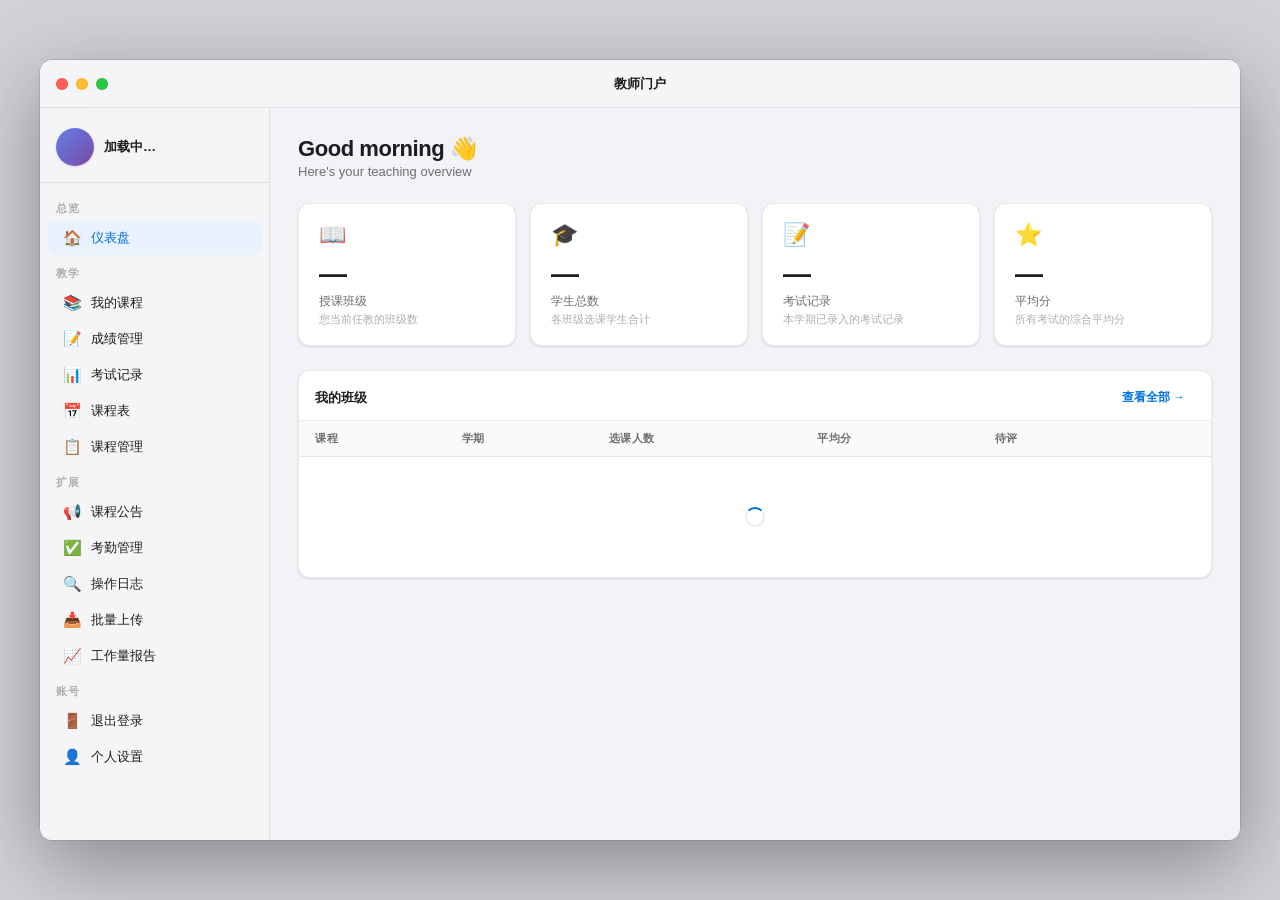
==== commit 358fdb19: "Add files via upload" ====
--- a/all/index.html
+++ b/all/index.html
@@ -1,1875 +1,3641 @@
-<!DOCTYPE html>
-<html lang="en">
-<head>
-<meta charset="UTF-8" />
-<meta name="viewport" content="width=device-width, initial-scale=1.0" />
-<title>教师门户</title>
-<link rel="stylesheet" href="style.css">
-<style>/* All styles moved to style.css */</style>
-</head>
-<body>
-
-<div class="window">
-  <!-- Title Bar -->
-  <div class="titlebar">
-    <div class="traffic-lights">
-      <span class="traffic red"></span>
-      <span class="traffic yellow"></span>
-      <span class="traffic green"></span>
-    </div>
-    <div class="titlebar-title" id="pageTitle">教师门户</div>
-    <div class="titlebar-right">
-      <span style="font-size:12px;color:var(--text-sec);" id="titlebarInfo"></span>
-    </div>
-  </div>
-
-  <!-- App Body -->
-  <div class="app-body">
-    <!-- Sidebar -->
-    <aside class="sidebar">
-      <!-- Teacher identity -->
-      <div class="sidebar-teacher">
-        <div class="sidebar-avatar" id="sidebarAvatar"></div>
-        <div class="sidebar-info">
-          <div class="sidebar-name" id="sidebarName">加载中…</div>
-          <div class="sidebar-role" id="sidebarRole"></div>
-        </div>
-      </div>
-
-      <div class="sidebar-section-label">总览</div>
-      <div class="nav-item active" data-view="dashboard">
-        <span class="nav-icon">🏠</span> 仪表盘
-      </div>
-
-      <div class="sidebar-section-label">教学</div>
-      <div class="nav-item" data-view="courses">
-        <span class="nav-icon">📚</span> 我的课程
-      </div>
-      <div class="nav-item" data-view="grades">
-        <span class="nav-icon">📝</span> 成绩管理
-        <span class="nav-badge" id="ungradedBadge" style="display:none"></span>
-      </div>
-      <div class="nav-item" data-view="exams">
-        <span class="nav-icon">📊</span> 考试记录
-      </div>
-      <div class="nav-item" data-view="schedule">
-        <span class="nav-icon">📅</span> 课程表
-      </div>
-      <div class="nav-item" data-view="applications">
-        <span class="nav-icon">📋</span> 课程管理
-        <span class="nav-badge" id="pendingBadge" style="display:none"></span>
-      </div>
-
-      <div class="sidebar-section-label">账号</div>
-      <div class="nav-item" onclick="window.location.href='logout.php'">
-        <span class="nav-icon">🚪</span> 退出登录
-      </div>
-      <div class="nav-item" data-view="profile">
-        <span class="nav-icon">👤</span> 个人设置
-      </div>
-    </aside>
-
-    <!-- Content -->
-    <main class="content">
-
-      <!-- ══ DASHBOARD ══ -->
-      <div class="view active" id="view-dashboard">
-        <div class="view-header">
-          <div>
-            <div class="view-title" id="dashGreeting">Good morning 👋</div>
-            <div class="view-subtitle">Here's your teaching overview</div>
-          </div>
-        </div>
-
-        <div class="stat-grid">
-          <div class="stat-card">
-            <div class="stat-icon">📖</div>
-            <div class="stat-value" id="stat-sections">—</div>
-            <div class="stat-label">授课班级</div>
-            <div class="stat-sub">您当前任教的班级数</div>
-          </div>
-          <div class="stat-card">
-            <div class="stat-icon">🎓</div>
-            <div class="stat-value" id="stat-students">—</div>
-            <div class="stat-label">学生总数</div>
-            <div class="stat-sub">各班级选课学生合计</div>
-          </div>
-          <div class="stat-card">
-            <div class="stat-icon">📝</div>
-            <div class="stat-value" id="stat-exams">—</div>
-            <div class="stat-label">考试记录</div>
-            <div class="stat-sub">本学期已录入的考试记录</div>
-          </div>
-          <div class="stat-card">
-            <div class="stat-icon">⭐</div>
-            <div class="stat-value" id="stat-avg">—</div>
-            <div class="stat-label">平均分</div>
-            <div class="stat-sub">所有考试的综合平均分</div>
-          </div>
-        </div>
-
-        <!-- Sections list -->
-        <div class="card">
-          <div class="card-section-title">
-            <span>我的班级</span>
-            <button class="btn btn-ghost btn-sm" onclick="Nav.go('courses')">查看全部 →</button>
-          </div>
-          <div class="table-wrap">
-            <table id="dashSectionsTable">
-              <thead>
-                <tr>
-                  <th>课程</th><th>学期</th><th>选课人数</th>
-                  <th>平均分</th><th>待评</th><th></th>
-                </tr>
-              </thead>
-              <tbody id="dashSectionsBody">
-                <tr><td colspan="6"><div class="spinner"></div></td></tr>
-              </tbody>
-            </table>
-          </div>
-        </div>
-      </div>
-
-      <!-- ══ COURSES ══ -->
-      <div class="view" id="view-courses">
-        <div class="view-header">
-          <div>
-            <div class="view-title">我的课程</div>
-            <div class="view-subtitle">您所任教的班级列表</div>
-          </div>
-        </div>
-        <div class="courses-grid" id="coursesGrid">
-          <div class="spinner" style="grid-column:1/-1"></div>
-        </div>
-      </div>
-
-      <!-- ══ SECTION DETAIL ══ -->
-      <div class="view" id="view-section-detail">
-        <button class="back-btn" id="backFromDetail">← 返回课程列表</button>
-        <div id="sectionDetailContent"></div>
-      </div>
-
-      <!-- ══ GRADE MANAGEMENT ══ -->
-      <div class="view" id="view-grades">
-        <div class="view-header">
-          <div>
-            <div class="view-title">成绩管理</div>
-            <div class="view-subtitle">为已选课学生分配并管理等级成绩</div>
-          </div>
-        </div>
-
-        <div class="filter-bar">
-          <select class="form-select" id="gradesSection" style="max-width:280px">
-            <option value="">— 选择班级 —</option>
-          </select>
-          <button class="btn btn-primary" id="autoAssignBtn" style="display:none" onclick="Grades.autoAssign()">
-            ✨ 自动分配成绩
-          </button>
-        </div>
-
-        <div class="card" id="gradesCard" style="display:none">
-          <div class="card-section-title">
-            <span id="gradesSectionTitle">Students</span>
-            <span style="font-size:12px;color:var(--text-sec)" id="gradesCount"></span>
-          </div>
-          <div class="table-wrap">
-            <table>
-              <thead>
-                <tr>
-                  <th>学生</th><th>院系</th>
-                  <th>测验均分</th><th>期中</th><th>期末</th>
-                  <th>加权均分</th><th>建议等级</th><th>等级成绩</th>
-                </tr>
-              </thead>
-              <tbody id="gradesBody"></tbody>
-            </table>
-          </div>
-        </div>
-
-        <div id="gradesEmpty" class="empty-state" style="display:none">
-          <div class="empty-icon">📝</div>
-          请选择上方班级以管理成绩
-        </div>
-      </div>
-
-      <!-- ══ EXAM RECORDS ══ -->
-      <div class="view" id="view-exams">
-        <div class="view-header">
-          <div>
-            <div class="view-title">考试记录</div>
-            <div class="view-subtitle">录入并管理学生考试成绩</div>
-          </div>
-          <button class="btn btn-primary" onclick="ExamModal.open()" id="addExamBtn" style="display:none">
-            + 添加考试
-          </button>
-        </div>
-
-        <div class="filter-bar">
-          <select class="form-select" id="examsSection" style="max-width:280px">
-            <option value="">— 选择班级 —</option>
-          </select>
-          <select class="form-select" id="examsTypeFilter" style="max-width:160px">
-            <option value="">全部类型</option>
-            <option value="final">期末</option>
-            <option value="midterm">期中</option>
-            <option value="quiz">测验</option>
-          </select>
-        </div>
-
-        <div class="card" id="examsCard" style="display:none">
-          <div class="card-section-title">
-            <span id="examsSectionTitle">考试记录</span>
-            <span style="font-size:12px;color:var(--text-sec)" id="examsCount"></span>
-          </div>
-          <div class="table-wrap">
-            <table>
-              <thead>
-                <tr>
-                  <th>学生</th><th>考试类型</th><th>日期</th>
-                  <th>成绩</th><th>计算等级</th><th>操作</th>
-                </tr>
-              </thead>
-              <tbody id="examsBody"></tbody>
-            </table>
-          </div>
-        </div>
-
-        <div id="examsEmpty" class="empty-state">
-          <div class="empty-icon">📊</div>
-          请选择班级以查看考试记录
-        </div>
-      </div>
-
-      <!-- ══ PROFILE ══ -->
-      <div class="view" id="view-profile">
-        <div class="view-header">
-          <div>
-            <div class="view-title">个人设置</div>
-            <div class="view-subtitle">管理您的账户信息</div>
-          </div>
-        </div>
-
-        <div class="profile-layout">
-          <!-- Avatar card -->
-          <div class="profile-avatar-card">
-            <div class="profile-avatar-wrap">
-              <div class="profile-avatar" id="profileAvatar"></div>
-              <div class="avatar-upload-btn" onclick="document.getElementById('avatarInput').click()" title="上传头像">
-                📷
-              </div>
-              <input type="file" id="avatarInput" accept="image/*" style="display:none" onchange="Profile.uploadAvatar(this)">
-            </div>
-            <div class="profile-name" id="profileName">—</div>
-            <div class="profile-role-badge" id="profileTitle">—</div>
-            <div class="profile-info-row">📧 <span id="profileEmail">—</span></div>
-            <div class="profile-info-row">🏫 <span id="profileDept">—</span></div>
-            <div class="profile-info-row">📅 加入于 <span id="profileJoined">—</span></div>
-          </div>
-
-          <!-- Edit form -->
-          <div class="card" style="padding:22px">
-            <div style="font-size:15px;font-weight:700;margin-bottom:18px;color:var(--text)">编辑信息</div>
-            <div class="form-group">
-              <label class="form-label">姓名</label>
-              <input type="text" class="form-input" id="editName" placeholder="请输入姓名">
-            </div>
-            <div class="form-row">
-              <div class="form-group">
-                <label class="form-label">电话</label>
-                <input type="text" class="form-input" id="editPhone" placeholder="+86 139 ...">
-              </div>
-              <div class="form-group">
-                <label class="form-label">性别</label>
-                <select class="form-select" id="editGender">
-                  <option value="male">男</option>
-                  <option value="female">女</option>
-                  <option value="other">其他</option>
-                </select>
-              </div>
-            </div>
-            <div class="divider"></div>
-            <div style="display:flex;gap:10px;justify-content:flex-end">
-              <button class="btn btn-secondary" onclick="Profile.load()">重置</button>
-              <button class="btn btn-primary" onclick="Profile.save()">保存修改</button>
-            </div>
-          </div>
-        </div>
-      </div>
-
-      <!-- ══ SCHEDULE ══ -->
-      <div class="view" id="view-schedule">
-        <div class="view-header">
-          <div>
-            <div class="view-title">课程表</div>
-            <div class="view-subtitle">您的教学课表 — 点击课程可查看详情</div>
-          </div>
-          <button class="btn btn-ghost btn-sm" onclick="Schedule.load()">🔄 刷新</button>
-        </div>
-
-        <!-- Week navigation bar -->
-        <div class="week-nav" id="weekNav" style="display:none">
-          <span class="week-nav-label">第</span>
-          <select class="week-nav-select" id="weekSelect" onchange="Schedule.loadWeek(+this.value)"></select>
-          <span class="week-range-info" id="weekRangeInfo"></span>
-          <div class="week-nav-spacer"></div>
-          <div class="week-legend" id="weekLegend"></div>
-          <button class="btn btn-secondary btn-sm" id="prevWeekBtn" onclick="Schedule.stepWeek(-1)">‹</button>
-          <button class="btn btn-secondary btn-sm" id="nextWeekBtn" onclick="Schedule.stepWeek(+1)">›</button>
-        </div>
-
-        <div id="scheduleContent">
-          <div class="spinner"></div>
-        </div>
-      </div>
-
-      <!-- ══ APPLICATIONS ══ -->
-      <div class="view" id="view-applications">
-        <div class="view-header">
-          <div>
-            <div class="view-title">课程管理</div>
-            <div class="view-subtitle">申请教授课程、管理学生选课与指导学生</div>
-          </div>
-        </div>
-
-        <!-- Tab bar -->
-        <div class="tab-bar" style="display:flex;gap:4px;margin-bottom:20px;border-bottom:1px solid var(--border);padding-bottom:0">
-          <button class="tab-btn active" id="appTab-courses"    onclick="Applications.switchTab('courses')">可申请课程</button>
-          <button class="tab-btn"        id="appTab-overview"   onclick="Applications.switchTab('overview')">教学概览</button>
-          <button class="tab-btn"        id="appTab-enrollments" onclick="Applications.switchTab('enrollments')">待审核选课 <span class="nav-badge" id="enrollBadge" style="display:none;position:relative;top:0;margin-left:4px"></span></button>
-          <button class="tab-btn"        id="appTab-advisees"   onclick="Applications.switchTab('advisees')">我的指导学生</button>
-        </div>
-
-        <!-- Tab: Available Courses -->
-        <div id="appPane-courses">
-          <div class="card">
-            <div class="card-section-title">
-              <span>您可以申请教授的课程</span>
-              <button class="btn btn-ghost btn-sm" onclick="Applications.loadCourses()">刷新</button>
-            </div>
-            <div id="coursesList"><div class="spinner"></div></div>
-          </div>
-        </div>
-
-        <!-- Tab: Teaching Overview -->
-        <div id="appPane-overview" style="display:none">
-          <div class="card">
-            <div class="card-section-title">
-              <span>我的教学任务</span>
-              <button class="btn btn-ghost btn-sm" onclick="Applications.loadOverview()">刷新</button>
-            </div>
-            <div class="table-wrap">
-              <table id="overviewTable">
-                <thead>
-                  <tr>
-                    <th>课程</th><th>学期</th><th>已选</th><th>容量</th>
-                    <th>占用率</th><th>排名</th><th>操作</th>
-                  </tr>
-                </thead>
-                <tbody id="overviewBody"><tr><td colspan="7" style="text-align:center;padding:32px;color:var(--text-ter)"><div class="spinner"></div></td></tr></tbody>
-              </table>
-            </div>
-          </div>
-          <!-- Enrollment stats per section -->
-          <div class="card" style="margin-top:16px">
-            <div class="card-section-title">选课统计</div>
-            <div class="table-wrap">
-              <table id="enrollStatsTable">
-                <thead><tr><th>课程</th><th>学期</th><th>已选</th><th>待审核</th><th>已退课</th><th>容量</th></tr></thead>
-                <tbody id="enrollStatsBody"><tr><td colspan="6" style="text-align:center;padding:24px;color:var(--text-ter)">Loading…</td></tr></tbody>
-              </table>
-            </div>
-          </div>
-        </div>
-
-        <!-- Tab: Pending Enrollments -->
-        <div id="appPane-enrollments" style="display:none">
-          <div class="card">
-            <div class="card-section-title">
-              <span>待审核选课学生</span>
-              <button class="btn btn-ghost btn-sm" onclick="Applications.loadPendingEnrollments()">刷新</button>
-            </div>
-            <div class="table-wrap">
-              <table id="pendingTable">
-                <thead><tr><th>学生</th><th>课程</th><th>学期</th><th>排队号</th><th>申请时间</th><th>操作</th></tr></thead>
-                <tbody id="pendingBody"><tr><td colspan="6" style="text-align:center;padding:32px;color:var(--text-ter)"><div class="spinner"></div></td></tr></tbody>
-              </table>
-            </div>
-          </div>
-        </div>
-
-        <!-- Tab: My Advisees -->
-        <div id="appPane-advisees" style="display:none">
-          <div class="card">
-            <div class="card-section-title">
-              <span>我指导的学生</span>
-              <button class="btn btn-ghost btn-sm" onclick="Applications.loadAdvisees()">刷新</button>
-            </div>
-            <div id="adviseesList"><div class="spinner"></div></div>
-          </div>
-        </div>
-      </div>
-
-    </main><!-- /content -->
-  </div><!-- /app-body -->
-</div><!-- /window -->
-
-<!-- ══ MODAL ══ -->
-<div class="modal-overlay" id="modalOverlay" onclick="if(event.target===this)Modal.close()">
-  <div class="modal" id="modalBox">
-    <div class="modal-header">
-      <div class="modal-title" id="modalTitle">Modal</div>
-      <button class="modal-close" onclick="Modal.close()">×</button>
-    </div>
-    <div class="modal-body" id="modalBody"></div>
-    <div class="modal-footer" id="modalFooter"></div>
-  </div>
-</div>
-
-<!-- ══ EXAM MODAL (Add/Edit) ══ -->
-<div class="modal-overlay" id="examModalOverlay" onclick="if(event.target===this)ExamModal.close()">
-  <div class="modal" id="examModalBox">
-    <div class="modal-header">
-      <div class="modal-title" id="examModalTitle">添加考试记录</div>
-      <button class="modal-close" onclick="ExamModal.close()">×</button>
-    </div>
-    <div class="modal-body">
-      <input type="hidden" id="emExamId">
-      <div class="form-group">
-        <label class="form-label">学生</label>
-        <select class="form-select" id="emStudent">
-          <option value="">— 选择学生 —</option>
-        </select>
-      </div>
-      <div class="form-row">
-        <div class="form-group">
-          <label class="form-label">考试类型</label>
-          <select class="form-select" id="emType">
-            <option value="final">期末</option>
-            <option value="midterm">期中</option>
-            <option value="quiz">测验</option>
-          </select>
-        </div>
-        <div class="form-group">
-          <label class="form-label">考试日期</label>
-          <input type="date" class="form-input" id="emDate">
-        </div>
-      </div>
-      <div class="form-group">
-        <label class="form-label">成绩 (0 – 100)</label>
-        <input type="number" class="form-input" id="emScore" min="0" max="100" step="0.5" placeholder="如 87.5">
-      </div>
-    </div>
-    <div class="modal-footer">
-      <button class="btn btn-secondary" onclick="ExamModal.close()">取消</button>
-      <button class="btn btn-primary" onclick="ExamModal.save()">保存记录</button>
-    </div>
-  </div>
-</div>
-
-<!-- Toast container -->
-<div class="toast-container" id="toasts"></div>
-
-<script>
-/* ═══════════════════════════════════════════════════════
-   CONFIG — point to your PHP backend
-═══════════════════════════════════════════════════════ */
-const API = 'api/teacher.php';
-
-/* ═══════════════════════════════════════════════════════
-   STATE
-═══════════════════════════════════════════════════════ */
-const State = {
-  profile:  null,
-  sections: [],
-  currentSectionId: null,
-  currentSectionStudents: [],
-  currentExams: [],
-  ungradedCount: 0,
-};
-
-/* ═══════════════════════════════════════════════════════
-   TOAST
-═══════════════════════════════════════════════════════ */
-const Toast = {
-  show(msg, type = 'ok') {
-    const icons = { ok: '✅', error: '❌', warn: '⚠️' };
-    const el = document.createElement('div');
-    el.className = `toast${type === 'error' ? ' error' : type === 'warn' ? ' warn' : ''}`;
-    el.innerHTML = `<span>${icons[type] || '✅'}</span><span>${msg}</span>`;
-    document.getElementById('toasts').appendChild(el);
-    setTimeout(() => el.remove(), 3200);
-  },
-};
-
-/* ═══════════════════════════════════════════════════════
-   API HELPERS
-═══════════════════════════════════════════════════════ */
-async function apiFetch(action, options = {}) {
-  const url = `${API}?action=${action}`;
-  const res  = await fetch(url, { headers: { 'Content-Type': 'application/json' }, ...options });
-  const json = await res.json();
-  if (!json.ok) throw new Error(json.error || 'API error');
-  return json.data;
-}
-
-async function apiGet(action, params = {}) {
-  const qs = new URLSearchParams({ action, ...params }).toString();
-  const res = await fetch(`${API}?${qs}`);
-  const json = await res.json();
-  if (!json.ok) throw new Error(json.error || 'API error');
-  return json.data;
-}
-
-async function apiPost(action, body) {
-  const res  = await fetch(`${API}?action=${action}`, {
-    method: 'POST',
-    headers: { 'Content-Type': 'application/json' },
-    body: JSON.stringify(body),
-  });
-  const json = await res.json();
-  if (!json.ok) throw new Error(json.error || 'API error');
-  return json.data;
-}
-
-/* ═══════════════════════════════════════════════════════
-   MODAL
-═══════════════════════════════════════════════════════ */
-const Modal = {
-  open(title, body, footer = '') {
-    document.getElementById('modalTitle').textContent = title;
-    document.getElementById('modalBody').innerHTML   = body;
-    document.getElementById('modalFooter').innerHTML = footer;
-    document.getElementById('modalOverlay').classList.add('open');
-  },
-  close() {
-    document.getElementById('modalOverlay').classList.remove('open');
-  },
-};
-
-/* ═══════════════════════════════════════════════════════
-   NAV
-═══════════════════════════════════════════════════════ */
-const Nav = {
-  go(viewId) {
-    document.querySelectorAll('.nav-item').forEach(el => el.classList.remove('active'));
-    const navEl = document.querySelector(`.nav-item[data-view="${viewId}"]`);
-    if (navEl) navEl.classList.add('active');
-
-    document.querySelectorAll('.view').forEach(v => v.classList.remove('active'));
-    const view = document.getElementById(`view-${viewId}`);
-    if (view) view.classList.add('active');
-
-    const titles = {
-      dashboard: '仪表盘', courses: '我的课程',
-      grades: '成绩管理', exams: '考试记录',
-      schedule: '课程表',
-      applications: '课程管理',
-      profile: '个人设置', 'section-detail': '班级详情',
-    };
-    document.getElementById('pageTitle').textContent = titles[viewId] || '教师门户';
-
-    if (viewId === 'courses')      Courses.load();
-    if (viewId === 'grades')       Grades.init();
-    if (viewId === 'exams')        Exams.init();
-    if (viewId === 'schedule')     Schedule.load();
-    if (viewId === 'profile')      Profile.load();
-    if (viewId === 'applications') Applications.load();
-  },
-};
-
-document.querySelectorAll('.nav-item').forEach(el => {
-  el.addEventListener('click', () => Nav.go(el.dataset.view));
-});
-document.getElementById('backFromDetail').addEventListener('click', () => Nav.go('courses'));
-
-/* ═══════════════════════════════════════════════════════
-   HELPERS
-═══════════════════════════════════════════════════════ */
-function gradeClass(g) {
-  if (!g) return 'grade-NA';
-  if (g.startsWith('A')) return 'grade-A';
-  if (g.startsWith('B')) return 'grade-B';
-  if (g.startsWith('C')) return 'grade-C';
-  if (g === 'D')         return 'grade-D';
-  if (g === 'F')         return 'grade-F';
-  return 'grade-NA';
-}
-
-function scoreCls(s) {
-  if (!s) return '';
-  if (s >= 85) return 'score-high';
-  if (s >= 70) return 'score-mid';
-  return 'score-low';
-}
-
-function avatarEl(name, img, size = 30) {
-  if (img) {
-    return `<div class="mini-avatar" style="width:${size}px;height:${size}px"><img src="${img}" alt="${name}" loading="lazy"></div>`;
-  }
-  const initials = name.split(' ').map(w => w[0]).join('').toUpperCase().slice(0,2);
-  return `<div class="mini-avatar" style="width:${size}px;height:${size}px;font-size:${size*0.37}px">${initials}</div>`;
-}
-
-function fmtDate(d) {
-  if (!d) return '—';
-  return new Date(d).toLocaleDateString('zh-CN', { year: 'numeric', month: 'long', day: 'numeric' });
-}
-
-function scoreDisplay(v) {
-  if (v === null || v === undefined || v === '') return '<span style="color:var(--text-ter)">—</span>';
-  return `<span class="score-chip ${scoreCls(+v)}">${(+v).toFixed(1)}</span>`;
-}
-
-/* ═══════════════════════════════════════════════════════
-   DASHBOARD
-═══════════════════════════════════════════════════════ */
-const Dashboard = {
-  async load() {
-    try {
-      const data = await apiGet('get_dashboard');
-      const { stats, sections } = data;
-
-      document.getElementById('stat-sections').textContent = stats.total_sections ?? '0';
-      document.getElementById('stat-students').textContent = stats.total_students ?? '0';
-      document.getElementById('stat-exams').textContent    = stats.total_exams    ?? '0';
-      document.getElementById('stat-avg').textContent      = stats.overall_avg ? stats.overall_avg + '' : '—';
-
-      State.ungradedCount = +stats.ungraded_count || 0;
-      const badge = document.getElementById('ungradedBadge');
-      if (State.ungradedCount > 0) {
-        badge.textContent = State.ungradedCount;
-        badge.style.display = '';
-      } else {
-        badge.style.display = 'none';
-      }
-
-      State.sections = sections;
-      const tbody = document.getElementById('dashSectionsBody');
-      if (!sections.length) {
-        tbody.innerHTML = `<tr><td colspan="6"><div class="empty-state">暂无班级数据</div></td></tr>`;
-        return;
-      }
-      tbody.innerHTML = sections.map(s => `
-        <tr style="cursor:pointer" onclick="Courses.openSection(${s.section_id})">
-          <td>
-            <div style="font-weight:600">${s.course_name}</div>
-            <div style="font-size:11px;color:var(--text-sec)">${s.credit} cr · ${s.hours} hrs</div>
-          </td>
-          <td>${s.semester} ${s.year}</td>
-          <td>
-            <span style="font-weight:600">${s.enrolled_count}</span>
-            <span style="color:var(--text-ter);font-size:12px"> / ${s.capacity}</span>
-          </td>
-          <td>${scoreDisplay(s.section_avg_score)}</td>
-          <td>${s.ungraded_count > 0
-            ? `<span style="color:var(--red);font-weight:600">${s.ungraded_count}</span>`
-            : `<span style="color:var(--green)">✓</span>`}
-          </td>
-          <td>
-            <button class="btn btn-ghost btn-sm" onclick="event.stopPropagation();Courses.openSection(${s.section_id})">
-              管理 →
-            </button>
-          </td>
-        </tr>
-      `).join('');
-    } catch(e) {
-      Toast.show(e.message, 'error');
-    }
-  }
-};
-
-/* ═══════════════════════════════════════════════════════
-   COURSES
-═══════════════════════════════════════════════════════ */
-const Courses = {
-  async load() {
-    const grid = document.getElementById('coursesGrid');
-    grid.innerHTML = '<div class="spinner" style="grid-column:1/-1"></div>';
-    try {
-      const sections = await apiGet('get_sections');
-      State.sections = sections;
-      if (!sections.length) {
-        grid.innerHTML = '<div class="empty-state" style="grid-column:1/-1"><div class="empty-icon">📚</div>暂无分配的课程</div>';
-        return;
-      }
-      grid.innerHTML = sections.map(s => {
-        const pct = s.capacity > 0 ? Math.round(s.enrolled_count / s.capacity * 100) : 0;
-        return `
-        <div class="course-card" onclick="Courses.openSection(${s.section_id})">
-          ${s.ungraded_count > 0 ? `<div class="ungraded-badge">${s.ungraded_count} 待评</div>` : ''}
-          <div class="course-card-name">${s.course_name}</div>
-          <div class="course-card-sem">${s.semester} ${s.year}</div>
-          <div class="course-card-meta">
-            <div class="course-meta-item">🎓 ${s.enrolled_count}/${s.capacity}</div>
-            <div class="course-meta-item">⭐ ${s.credit} cr</div>
-            <div class="course-meta-item">📊 ${s.section_avg_score ? s.section_avg_score : '暂无'}</div>
-            <div class="course-meta-item">📋 ${s.exam_count} exams</div>
-          </div>
-          <div class="course-progress">
-            <div class="course-progress-fill" style="width:${pct}%"></div>
-          </div>
-        </div>`;
-      }).join('');
-    } catch(e) {
-      Toast.show(e.message, 'error');
-    }
-  },
-
-  async openSection(sectionId) {
-    State.currentSectionId = sectionId;
-    document.querySelectorAll('.view').forEach(v => v.classList.remove('active'));
-    document.getElementById('view-section-detail').classList.add('active');
-    document.getElementById('pageTitle').textContent = '班级详情';
-
-    const content = document.getElementById('sectionDetailContent');
-    content.innerHTML = '<div class="spinner"></div>';
-
-    try {
-      const section = State.sections.find(s => s.section_id == sectionId) || {};
-      const students = await apiGet('get_section_students', { section_id: sectionId });
-      State.currentSectionStudents = students;
-
-      const pct = section.capacity > 0 ? Math.round(section.enrolled_count / section.capacity * 100) : 0;
-
-      content.innerHTML = `
-        <div class="section-hero">
-          <div>
-            <div class="section-hero-title">${section.course_name || 'Section'}</div>
-            <div class="section-hero-meta">${section.semester || ''} ${section.year || ''} · ${section.credit || ''} credits · ${section.hours || ''} hours</div>
-            ${section.description ? `<div style="font-size:12px;opacity:0.7;margin-top:6px">${section.description}</div>` : ''}
-          </div>
-          <div class="section-hero-chips">
-            <div class="hero-chip">🎓 ${section.enrolled_count || 0} / ${section.capacity || '?'}</div>
-            <div class="hero-chip">📊 ${section.section_avg_score ? section.section_avg_score : '暂无成绩'}</div>
-            <div class="hero-chip">${pct}% 满员</div>
-          </div>
-        </div>
-
-        <div class="view-header" style="margin-top:0">
-          <div style="font-size:15px;font-weight:700;color:var(--text)">已选课学生</div>
-          <div style="display:flex;gap:8px">
-            <button class="btn btn-secondary btn-sm" onclick="Courses.openSection(${sectionId})">🔄 Refresh</button>
-            <button class="btn btn-primary btn-sm" onclick="ExamModal.openForSection(${sectionId})">+ Add Exam</button>
-          </div>
-        </div>
-
-        <div class="card">
-          <div class="table-wrap">
-            <table>
-              <thead>
-                <tr>
-                  <th>学生</th><th>院系</th>
-                  <th>测验均分</th><th>期中</th><th>期末</th>
-                  <th>加权均分</th><th>建议等级</th>
-                  <th>等级成绩</th><th>操作</th>
-                </tr>
-              </thead>
-              <tbody>
-                ${students.length ? students.map(st => this._studentRow(st, sectionId)).join('') : `
-                  <tr><td colspan="9">
-                    <div class="empty-state"><div class="empty-icon">👥</div>暂无学生选课</div>
-                  </td></tr>
-                `}
-              </tbody>
-            </table>
-          </div>
-        </div>
-      `;
-    } catch(e) {
-      content.innerHTML = `<div class="empty-state">${e.message}</div>`;
-      Toast.show(e.message, 'error');
-    }
-  },
-
-  _studentRow(st, sectionId) {
-    const letterGrade = st.letter_grade;
-    const gradePill = letterGrade
-      ? `<span class="grade-pill ${gradeClass(letterGrade)}">${letterGrade}</span>`
-      : `<span class="grade-pill grade-NA">—</span>`;
-
-    return `<tr>
-      <td>
-        <div class="student-cell">
-          ${avatarEl(st.name, st.avatar_url)}
-          <div>
-            <div class="student-name">${st.name}</div>
-            <div class="student-id">${st.student_no} · ${st.student_grade_year || ''}</div>
-          </div>
-        </div>
-      </td>
-      <td style="font-size:12px;color:var(--text-sec)">${st.dept_name}</td>
-      <td>${scoreDisplay(st.quiz_avg)}</td>
-      <td>${scoreDisplay(st.midterm_score)}</td>
-      <td>${scoreDisplay(st.final_score)}</td>
-      <td><strong>${scoreDisplay(st.weighted_avg)}</strong></td>
-      <td>${st.suggested_grade
-        ? `<span class="grade-pill ${gradeClass(st.suggested_grade)}">${st.suggested_grade}</span>`
-        : '<span style="color:var(--text-ter)">—</span>'}</td>
-      <td id="gradeCell-${st.user_id}-${sectionId}">${gradePill}</td>
-      <td>
-        <div style="display:flex;gap:4px">
-          <button class="btn btn-ghost btn-sm" title="编辑成绩"
-            onclick="Grades.editGrade(${st.user_id}, ${sectionId}, '${letterGrade || ''}', this)">✏️</button>
-          <button class="btn btn-ghost btn-sm" title="添加考试"
-            onclick="ExamModal.openForStudent(${sectionId}, ${st.user_id}, '${st.name}')">📝</button>
-        </div>
-      </td>
-    </tr>`;
-  }
-};
-
-/* ═══════════════════════════════════════════════════════
-   GRADES
-═══════════════════════════════════════════════════════ */
-const Grades = {
-  async init() {
-    const sel = document.getElementById('gradesSection');
-    // Populate sections if empty
-    if (sel.options.length <= 1) {
-      const sections = State.sections.length ? State.sections : await apiGet('get_sections');
-      State.sections = sections;
-      sections.forEach(s => {
-        const o = new Option(`${s.course_name} (${s.semester} ${s.year})`, s.section_id);
-        sel.appendChild(o);
-      });
-    }
-    document.getElementById('gradesEmpty').style.display = 'block';
-    document.getElementById('gradesCard').style.display  = 'none';
-    document.getElementById('autoAssignBtn').style.display = 'none';
-
-    sel.onchange = () => {
-      if (sel.value) this.loadSection(+sel.value);
-      else {
-        document.getElementById('gradesCard').style.display  = 'none';
-        document.getElementById('gradesEmpty').style.display = 'block';
-        document.getElementById('autoAssignBtn').style.display = 'none';
-      }
-    };
-  },
-
-  async loadSection(sectionId) {
-    State.currentSectionId = sectionId;
-    document.getElementById('gradesCard').style.display   = 'block';
-    document.getElementById('gradesEmpty').style.display  = 'none';
-    document.getElementById('autoAssignBtn').style.display = '';
-    document.getElementById('gradesBody').innerHTML = '<tr><td colspan="8"><div class="spinner"></div></td></tr>';
-
-    try {
-      const students = await apiGet('get_section_students', { section_id: sectionId });
-      State.currentSectionStudents = students;
-
-      const sec = State.sections.find(s => s.section_id == sectionId);
-      document.getElementById('gradesSectionTitle').textContent = sec ? sec.course_name : 'Students';
-      document.getElementById('gradesCount').textContent = `共 ${students.length} 名学生`;
-
-      document.getElementById('gradesBody').innerHTML = students.map(st => `
-        <tr>
-          <td>
-            <div class="student-cell">
-              ${avatarEl(st.name, st.avatar_url)}
-              <div>
-                <div class="student-name">${st.name}</div>
-                <div class="student-id">${st.student_no}</div>
-              </div>
-            </div>
-          </td>
-          <td style="font-size:12px;color:var(--text-sec)">${st.dept_name}</td>
-          <td>${scoreDisplay(st.quiz_avg)}</td>
-          <td>${scoreDisplay(st.midterm_score)}</td>
-          <td>${scoreDisplay(st.final_score)}</td>
-          <td><strong>${scoreDisplay(st.weighted_avg)}</strong></td>
-          <td>
-            ${st.suggested_grade
-              ? `<span class="grade-pill ${gradeClass(st.suggested_grade)}">${st.suggested_grade}</span>`
-              : '<span style="color:var(--text-ter)">—</span>'}
-          </td>
-          <td id="gradeCell-${st.user_id}-${sectionId}">
-            <div style="display:flex;align-items:center;gap:6px">
-              ${st.letter_grade
-                ? `<span class="grade-pill ${gradeClass(st.letter_grade)}">${st.letter_grade}</span>`
-                : `<span class="grade-pill grade-NA">—</span>`}
-              <button class="btn btn-ghost btn-sm" onclick="Grades.editGrade(${st.user_id},${sectionId},'${st.letter_grade||''}',this)">✏️</button>
-            </div>
-          </td>
-        </tr>
-      `).join('') || '<tr><td colspan="8"><div class="empty-state">No students</div></td></tr>';
-
-    } catch(e) {
-      Toast.show(e.message, 'error');
-    }
-  },
-
-  editGrade(studentId, sectionId, currentGrade, btn) {
-    const cellId = `gradeCell-${studentId}-${sectionId}`;
-    const cell = document.getElementById(cellId);
-
-    // Find the cell differently if in section-detail view
-    const allCells = document.querySelectorAll(`[id^="gradeCell-${studentId}-${sectionId}"]`);
-    const targetCell = allCells[0] || btn.closest('td');
-
-    const grades = ['A','A-','B+','B','B-','C+','C','C-','D','F',''];
-    const orig = targetCell.innerHTML;
-
-    targetCell.innerHTML = `
-      <div style="display:flex;align-items:center;gap:6px">
-        <select class="form-select inline-edit" id="gradeSelect-${studentId}" style="width:80px">
-          ${grades.map(g => `<option value="${g}" ${g === currentGrade ? 'selected' : ''}>${g || '— (清除)'}</option>`).join('')}
-        </select>
-        <button class="btn btn-primary btn-sm" onclick="Grades.saveGrade(${studentId},${sectionId})">✓</button>
-        <button class="btn btn-secondary btn-sm" onclick="this.closest('td').innerHTML = \`${orig.replace(/`/g,'&#96;')}\`">✕</button>
-      </div>
-    `;
-  },
-
-  async saveGrade(studentId, sectionId) {
-    const sel   = document.getElementById(`gradeSelect-${studentId}`);
-    const grade = sel ? sel.value : '';
-    try {
-      await apiPost('update_letter_grade', { student_id: studentId, section_id: sectionId, grade });
-      Toast.show('成绩保存成功');
-      if (State.currentSectionId) this.loadSection(State.currentSectionId);
-    } catch(e) {
-      Toast.show(e.message, 'error');
-    }
-  },
-
-  async autoAssign() {
-    const sectionId = State.currentSectionId || +document.getElementById('gradesSection').value;
-    if (!sectionId) { Toast.show('请先选择班级', 'warn'); return; }
-
-    Modal.open(
-      '✨ 自动分配成绩',
-      `<p style="color:var(--text-sec);font-size:14px;line-height:1.6">
-        将根据加权平均分（期末50% · 期中30% · 测验20%）<br>自动为所有有成绩的学生分配等级。<br><br><strong>已有等级将被覆盖。</strong>
-      </p>`,
-      `<button class="btn btn-secondary" onclick="Modal.close()">取消</button>
-       <button class="btn btn-primary" onclick="Grades._doAutoAssign(${sectionId})">Confirm Auto-Assign</button>`
-    );
-  },
-
-  async _doAutoAssign(sectionId) {
-    Modal.close();
-    try {
-      const res = await apiPost('auto_assign_grades', { section_id: sectionId });
-      Toast.show(`已自动分配 ${res.updated} 条成绩`);
-      await this.loadSection(sectionId);
-    } catch(e) {
-      Toast.show(e.message, 'error');
-    }
-  },
-};
-
-/* ═══════════════════════════════════════════════════════
-   EXAMS
-═══════════════════════════════════════════════════════ */
-const Exams = {
-  async init() {
-    const sel = document.getElementById('examsSection');
-    if (sel.options.length <= 1) {
-      const sections = State.sections.length ? State.sections : await apiGet('get_sections');
-      State.sections = sections;
-      sections.forEach(s => {
-        const o = new Option(`${s.course_name} (${s.semester} ${s.year})`, s.section_id);
-        sel.appendChild(o);
-      });
-    }
-
-    document.getElementById('examsEmpty').style.display = 'block';
-    document.getElementById('examsCard').style.display  = 'none';
-    document.getElementById('addExamBtn').style.display = 'none';
-
-    sel.onchange = () => {
-      if (sel.value) this.loadSection(+sel.value);
-      else {
-        document.getElementById('examsCard').style.display  = 'none';
-        document.getElementById('examsEmpty').style.display = 'block';
-        document.getElementById('addExamBtn').style.display = 'none';
-      }
-    };
-
-    document.getElementById('examsTypeFilter').onchange = () => {
-      if (sel.value) this.loadSection(+sel.value);
-    };
-  },
-
-  async loadSection(sectionId) {
-    State.currentSectionId = sectionId;
-    document.getElementById('examsCard').style.display   = 'block';
-    document.getElementById('examsEmpty').style.display  = 'none';
-    document.getElementById('addExamBtn').style.display  = '';
-    document.getElementById('examsBody').innerHTML = '<tr><td colspan="6"><div class="spinner"></div></td></tr>';
-
-    try {
-      // Also load students for the Add Exam modal
-      const [exams, students] = await Promise.all([
-        apiGet('get_section_exams', { section_id: sectionId }),
-        apiGet('get_section_students', { section_id: sectionId }),
-      ]);
-      State.currentExams           = exams;
-      State.currentSectionStudents = students;
-
-      const typeFilter = document.getElementById('examsTypeFilter').value;
-      const filtered   = typeFilter ? exams.filter(e => e.exam_type === typeFilter) : exams;
-
-      const sec = State.sections.find(s => s.section_id == sectionId);
-      document.getElementById('examsSectionTitle').textContent = sec ? sec.course_name : 'Exams';
-      document.getElementById('examsCount').textContent = `共 ${filtered.length} 条记录`;
-
-      document.getElementById('examsBody').innerHTML = filtered.length ? filtered.map(e => `
-        <tr>
-          <td>
-            <div class="student-cell">
-              ${avatarEl(e.student_name, e.student_image ? 'uploads/avatars/' + e.student_image : null)}
-              <div>
-                <div class="student-name">${e.student_name}</div>
-                <div class="student-id">${e.student_no}</div>
-              </div>
-            </div>
-          </td>
-          <td><span class="exam-badge exam-${e.exam_type}">${e.exam_type}</span></td>
-          <td style="font-size:12px;color:var(--text-sec)">${fmtDate(e.exam_date)}</td>
-          <td>${scoreDisplay(e.score)}</td>
-          <td>
-            ${e.computed_grade
-              ? `<span class="grade-pill ${gradeClass(e.computed_grade)}">${e.computed_grade}</span>`
-              : '<span style="color:var(--text-ter)">—</span>'}
-          </td>
-          <td>
-            <div style="display:flex;gap:4px">
-              <button class="btn btn-ghost btn-sm" title="编辑成绩"
-                onclick="Exams.editScore(${e.exam_id}, ${e.score || 0}, this)">✏️</button>
-              <button class="btn btn-danger btn-sm" title="删除"
-                onclick="Exams.deleteExam(${e.exam_id})">🗑</button>
-            </div>
-          </td>
-        </tr>
-      `).join('') : `<tr><td colspan="6">
-        <div class="empty-state">
-          <div class="empty-icon">📊</div>
-          暂无${typeFilter ? `「${typeFilter}」类型的` : ''}考试记录
-        </div>
-      </td></tr>`;
-    } catch(e) {
-      Toast.show(e.message, 'error');
-    }
-  },
-
-  editScore(examId, currentScore, btn) {
-    const row = btn.closest('tr');
-    const td  = row.querySelector('td:nth-child(4)');
-    td.innerHTML = `
-      <div style="display:flex;gap:4px;align-items:center">
-        <input type="number" class="form-input inline-edit" id="scoreInput-${examId}"
-          value="${currentScore}" min="0" max="100" step="0.5" style="width:80px">
-        <button class="btn btn-primary btn-sm" onclick="Exams.saveScore(${examId})">✓</button>
-        <button class="btn btn-secondary btn-sm" onclick="Exams.loadSection(${State.currentSectionId})">✕</button>
-      </div>
-    `;
-  },
-
-  async saveScore(examId) {
-    const inp   = document.getElementById(`scoreInput-${examId}`);
-    const score = inp ? +inp.value : null;
-    if (score === null || score < 0 || score > 100) { Toast.show('成绩必须在0–100之间', 'warn'); return; }
-
-    try {
-      await apiPost('update_exam', { exam_id: examId, score });
-      Toast.show('成绩已更新');
-      await this.loadSection(State.currentSectionId);
-    } catch(e) {
-      Toast.show(e.message, 'error');
-    }
-  },
-
-  async deleteExam(examId) {
-    Modal.open(
-      '删除考试记录',
-      '<p style="color:var(--text-sec)">确定要删除此考试记录吗？此操作无法撤销。</p>',
-      `<button class="btn btn-secondary" onclick="Modal.close()">取消</button>
-       <button class="btn btn-danger" onclick="Exams._doDelete(${examId})">删除</button>`
-    );
-  },
-
-  async _doDelete(examId) {
-    Modal.close();
-    try {
-      await apiPost('delete_exam', { exam_id: examId });
-      Toast.show('考试记录已删除');
-      await this.loadSection(State.currentSectionId);
-    } catch(e) {
-      Toast.show(e.message, 'error');
-    }
-  },
-};
-
-/* ═══════════════════════════════════════════════════════
-   EXAM MODAL (Add Exam)
-═══════════════════════════════════════════════════════ */
-const ExamModal = {
-  open() {
-    const sectionId = State.currentSectionId;
-    if (!sectionId) { Toast.show('请先选择班级', 'warn'); return; }
-    this.openForSection(sectionId);
-  },
-
-  openForSection(sectionId, preStudentId = null, preStudentName = null) {
-    State.currentSectionId = sectionId;
-    const overlay = document.getElementById('examModalOverlay');
-    document.getElementById('examModalTitle').textContent = preStudentName
-      ? `添加考试 — ${preStudentName}`
-      : '添加考试记录';
-    document.getElementById('emExamId').value = '';
-    document.getElementById('emScore').value  = '';
-    document.getElementById('emDate').value   = new Date().toISOString().slice(0,10);
-    document.getElementById('emType').value   = 'final';
-
-    // Populate student dropdown
-    const sel = document.getElementById('emStudent');
-    sel.innerHTML = '<option value="">— 选择学生 —</option>';
-    State.currentSectionStudents.forEach(s => {
-      const o = new Option(`${s.name} (${s.student_no})`, s.user_id);
-      if (preStudentId && s.user_id == preStudentId) o.selected = true;
-      sel.appendChild(o);
-    });
-
-    overlay.classList.add('open');
-  },
-
-  openForStudent(sectionId, studentId, studentName) {
-    // Load students if not already for this section
-    if (State.currentSectionId !== sectionId || !State.currentSectionStudents.length) {
-      apiGet('get_section_students', { section_id: sectionId }).then(students => {
-        State.currentSectionStudents = students;
-        State.currentSectionId = sectionId;
-        this.openForSection(sectionId, studentId, studentName);
-      });
-    } else {
-      this.openForSection(sectionId, studentId, studentName);
-    }
-  },
-
-  close() {
-    document.getElementById('examModalOverlay').classList.remove('open');
-  },
-
-  async save() {
-    const studentId = +document.getElementById('emStudent').value;
-    const examType  = document.getElementById('emType').value;
-    const score     = document.getElementById('emScore').value;
-    const examDate  = document.getElementById('emDate').value;
-
-    if (!studentId)  { Toast.show('请选择学生', 'warn'); return; }
-    if (!score)      { Toast.show('请输入成绩', 'warn'); return; }
-    if (+score < 0 || +score > 100) { Toast.show('成绩必须在0–100之间', 'warn'); return; }
-
-    try {
-      await apiPost('save_exam', {
-        student_id: studentId,
-        section_id: State.currentSectionId,
-        exam_type:  examType,
-        score:      +score,
-        exam_date:  examDate,
-      });
-      Toast.show('考试记录已保存');
-      this.close();
-
-      // Refresh whatever view is active
-      const activeView = document.querySelector('.view.active');
-      if (activeView?.id === 'view-exams')     Exams.loadSection(State.currentSectionId);
-      if (activeView?.id === 'view-grades')    Grades.loadSection(State.currentSectionId);
-      if (activeView?.id === 'view-section-detail') Courses.openSection(State.currentSectionId);
-    } catch(e) {
-      Toast.show(e.message, 'error');
-    }
-  },
-};
-
-/* ═══════════════════════════════════════════════════════
-   PROFILE
-═══════════════════════════════════════════════════════ */
-const Profile = {
-  async load() {
-    try {
-      const p = await apiGet('get_profile');
-      State.profile = p;
-      this._render(p);
-    } catch(e) {
-      Toast.show(e.message, 'error');
-    }
-  },
-
-  _render(p) {
-    // Sidebar
-    document.getElementById('sidebarName').textContent = p.name;
-    document.getElementById('sidebarRole').textContent = `${p.title || '教师'} · ${p.dept_code}`;
-
-    // Sidebar avatar
-    const sa = document.getElementById('sidebarAvatar');
-    if (p.avatar_url) {
-      sa.innerHTML = `<img src="${p.avatar_url}" alt="${p.name}">`;
-    } else {
-      sa.textContent = p.name.split(' ').map(w=>w[0]).join('').toUpperCase().slice(0,2);
-    }
-
-    // Profile card
-    const pa = document.getElementById('profileAvatar');
-    if (p.avatar_url) {
-      pa.innerHTML = `<img src="${p.avatar_url}" alt="${p.name}">`;
-    } else {
-      pa.textContent = p.name.split(' ').map(w=>w[0]).join('').toUpperCase().slice(0,2);
-    }
-    document.getElementById('profileName').textContent   = p.name;
-    document.getElementById('profileTitle').textContent  = p.title || '教师';
-    document.getElementById('profileEmail').textContent  = p.email;
-    document.getElementById('profileDept').textContent   = `${p.dept_name} (${p.dept_code})`;
-    document.getElementById('profileJoined').textContent = fmtDate(p.created_at);
-
-    // Form
-    document.getElementById('editName').value   = p.name;
-    document.getElementById('editPhone').value  = p.phone || '';
-    document.getElementById('editGender').value = p.gender || 'other';
-
-    // Titlebar
-    document.getElementById('titlebarInfo').textContent = `${p.dept_name}`;
-    document.getElementById('dashGreeting').textContent = `${getTimeOfDay()}，${p.name} 👋`;
-  },
-
-  async save() {
-    const name   = document.getElementById('editName').value.trim();
-    const phone  = document.getElementById('editPhone').value.trim();
-    const gender = document.getElementById('editGender').value;
-
-    if (!name) { Toast.show('请输入姓名', 'warn'); return; }
-    try {
-      await apiPost('update_profile', { name, phone, gender });
-      Toast.show('个人信息已更新');
-      await this.load();
-    } catch(e) {
-      Toast.show(e.message, 'error');
-    }
-  },
-
-  async uploadAvatar(input) {
-    const file = input.files[0];
-    if (!file) return;
-    if (file.size > 2 * 1024 * 1024) { Toast.show('文件过大（最大 2MB）', 'warn'); return; }
-
-    const formData = new FormData();
-    formData.append('file', file);
-
-    try {
-      const res  = await fetch(`${API}?action=upload_avatar`, { method: 'POST', body: formData });
-      const json = await res.json();
-      if (!json.ok) throw new Error(json.error);
-      Toast.show('头像已更新！');
-      await this.load();
-    } catch(e) {
-      Toast.show(e.message, 'error');
-    }
-    input.value = '';
-  },
-};
-
-function getTimeOfDay() {
-  const h = new Date().getHours();
-  if (h < 12) return '早上好';
-  if (h < 17) return '下午好';
-  return '晚上好';
-}
-
-/* ═══════════════════════════════════════════════════════
-   SCHEDULE
-═══════════════════════════════════════════════════════ */
-const SCHEDULE_API = 'api/schedule.php';
-
-// Colour palette: cycles by (section_id % 6)
-const TT_COLORS = ['tt-c0','tt-c1','tt-c2','tt-c3','tt-c4','tt-c5'];
-
-// Display window: 08:00 – 21:30
-const TT_START_MIN = 8 * 60;   // 480
-const TT_END_MIN   = 21 * 60 + 30; // 1290
-const TT_TOTAL_MIN = TT_END_MIN - TT_START_MIN; // 810
-const TT_PX_PER_MIN = 1.4;     // pixel height per minute
-const TT_HEIGHT    = TT_TOTAL_MIN * TT_PX_PER_MIN; // total column height
-
-const DAY_NAMES_SHORT = ['', '周一', '周二', '周三', '周四', '周五', '周六', '周日'];
-const DAY_NAMES_LONG  = ['', '周一', '周二', '周三', '周四', '周五', '周六', '周日'];
-
-const Schedule = {
-  _minWeek: 1,
-  _maxWeek: 16,
-  _currentWeek: 1,
-  _colorMap: {},   // section_id → color index
-  _colorCounter: 0,
-
-  _colorFor(sectionId) {
-    if (this._colorMap[sectionId] === undefined) {
-      this._colorMap[sectionId] = this._colorCounter % TT_COLORS.length;
-      this._colorCounter++;
-    }
-    return TT_COLORS[this._colorMap[sectionId]];
-  },
-
-  async load() {
-    document.getElementById('weekNav').style.display = 'none';
-    document.getElementById('scheduleContent').innerHTML = '<div class="spinner"></div>';
-    this._colorMap = {};
-    this._colorCounter = 0;
-
-    try {
-      // Fetch week range
-      const qs = new URLSearchParams({ action: 'get_week_range' });
-      const res = await fetch(`${SCHEDULE_API}?${qs}`);
-      const json = await res.json();
-      if (!json.ok) throw new Error(json.error);
-
-      const { min_week, max_week } = json.data;
-      this._minWeek = min_week;
-      this._maxWeek = max_week;
-
-      // Build week selector
-      const sel = document.getElementById('weekSelect');
-      sel.innerHTML = '';
-      for (let w = min_week; w <= max_week; w++) {
-        const o = new Option(`第${w}周`, w);
-        sel.appendChild(o);
-      }
-
-      // Default to week 1 (or clamp current week)
-      this._currentWeek = Math.min(Math.max(this._currentWeek, min_week), max_week);
-      sel.value = this._currentWeek;
-
-      document.getElementById('weekNav').style.display = '';
-      await this.loadWeek(this._currentWeek, /* skipSelUpdate */ true);
-    } catch(e) {
-      document.getElementById('scheduleContent').innerHTML =
-        `<div class="empty-state"><div class="empty-icon">📅</div>${e.message}</div>`;
-      Toast.show(e.message, 'error');
-    }
-  },
-
-  async loadWeek(week, skipSelUpdate = false) {
-    this._currentWeek = week;
-    if (!skipSelUpdate) {
-      document.getElementById('weekSelect').value = week;
-    }
-
-    // Update prev/next button state
-    document.getElementById('prevWeekBtn').disabled = (week <= this._minWeek);
-    document.getElementById('nextWeekBtn').disabled = (week >= this._maxWeek);
-    document.getElementById('weekRangeInfo').textContent =
-      `（学期第${this._minWeek}–${this._maxWeek}周）`;
-
-    const content = document.getElementById('scheduleContent');
-    content.innerHTML = '<div class="spinner"></div>';
-
-    try {
-      const qs = new URLSearchParams({ action: 'get_weekly_schedule', week });
-      const res = await fetch(`${SCHEDULE_API}?${qs}`);
-      const json = await res.json();
-      if (!json.ok) throw new Error(json.error);
-
-      const entries = json.data;
-
-      // Pre-assign colours so legend matches blocks
-      const sections = [];
-      entries.forEach(e => {
-        if (!sections.find(s => s.id === e.section_id)) {
-          sections.push({ id: e.section_id, name: e.course_name, cls: this._colorFor(e.section_id) });
-        }
-      });
-
-      // Build legend
-      const legend = document.getElementById('weekLegend');
-      legend.innerHTML = sections.map(s =>
-        `<div class="legend-item">
-           <div class="legend-dot ${s.cls}"></div>
-           <span>${s.name}</span>
-         </div>`
-      ).join('');
-
-      content.innerHTML = this._buildTimetable(entries);
-    } catch(e) {
-      content.innerHTML = `<div class="empty-state"><div class="empty-icon">📅</div>${e.message}</div>`;
-      Toast.show(e.message, 'error');
-    }
-  },
-
-  stepWeek(delta) {
-    const next = Math.min(Math.max(this._currentWeek + delta, this._minWeek), this._maxWeek);
-    if (next !== this._currentWeek) this.loadWeek(next);
-  },
-
-  _buildTimetable(entries) {
-    // Group entries by day
-    const byDay = {};
-    for (let d = 1; d <= 7; d++) byDay[d] = [];
-    entries.forEach(e => {
-      if (byDay[e.day_of_week]) byDay[e.day_of_week].push(e);
-    });
-
-    // Determine active days (always show Mon–Fri; Sat/Sun only if used)
-    const hasWeekend = entries.some(e => e.day_of_week >= 6);
-    const days = hasWeekend ? [1,2,3,4,5,6,7] : [1,2,3,4,5];
-
-    // Hour ticks
-    const hourTicks = [];
-    for (let m = TT_START_MIN; m <= TT_END_MIN; m += 60) {
-      hourTicks.push(m);
-    }
-    const halfTicks = [];
-    for (let m = TT_START_MIN + 30; m < TT_END_MIN; m += 60) {
-      halfTicks.push(m);
-    }
-
-    const gridCols = `54px repeat(${days.length}, minmax(110px, 1fr))`;
-
-    // Build header
-    let html = `<div class="timetable-scroll">
-      <div class="timetable" style="grid-template-columns:${gridCols}">
-        <div class="tt-header-time"></div>`;
-
-    days.forEach(d => {
-      const hasClass = byDay[d].length > 0;
-      html += `<div class="tt-header-day${hasClass ? ' has-class' : ''}">
-        <div class="tt-day-name">${DAY_NAMES_SHORT[d]}</div>
-        <div class="tt-day-sub">${hasClass ? byDay[d].length + ' 节课' : '—'}</div>
-      </div>`;
-    });
-
-    // Build body: time col + each day col
-    // Time gutter
-    let timeColHtml = `<div class="tt-time-col" style="height:${TT_HEIGHT}px">`;
-    hourTicks.forEach(m => {
-      const top = (m - TT_START_MIN) * TT_PX_PER_MIN;
-      const label = `${String(Math.floor(m/60)).padStart(2,'0')}:00`;
-      timeColHtml += `<div class="tt-time-label" style="top:${top}px">${label}</div>`;
-    });
-    timeColHtml += '</div>';
-    html += timeColHtml;
-
-    // Day columns
-    days.forEach(d => {
-      html += `<div class="tt-day-col" style="height:${TT_HEIGHT}px">`;
-
-      // Hour lines (within this column)
-      hourTicks.forEach(m => {
-        const top = (m - TT_START_MIN) * TT_PX_PER_MIN;
-        html += `<div class="tt-hour-line" style="top:${top}px"></div>`;
-      });
-      halfTicks.forEach(m => {
-        const top = (m - TT_START_MIN) * TT_PX_PER_MIN;
-        html += `<div class="tt-hour-line half" style="top:${top}px"></div>`;
-      });
-
-      // Course blocks
-      byDay[d].forEach(e => {
-        const startMin = Math.max(+e.start_minutes, TT_START_MIN);
-        const endMin   = Math.min(+e.end_minutes,   TT_END_MIN);
-        const top    = (startMin - TT_START_MIN) * TT_PX_PER_MIN;
-        const height = Math.max((endMin - startMin) * TT_PX_PER_MIN, 22);
-        const colorCls = this._colorFor(e.section_id);
-        const dataJson = JSON.stringify(e).replace(/"/g, '&quot;');
-
-        html += `<div class="tt-course ${colorCls}"
-          style="top:${top}px;height:${height}px"
-          onclick="Schedule.showDetail(this)"
-          data-entry="${dataJson}">
-          <div class="tt-course-name">${e.course_name}</div>
-          ${height > 36 ? `<div class="tt-course-time">${e.start_time}–${e.end_time}</div>` : ''}
-          ${height > 52 ? `<div class="tt-course-room">📍 ${e.location}</div>` : ''}
-        </div>`;
-      });
-
-      html += '</div>';
-    });
-
-    html += '</div></div>';
-
-    if (entries.length === 0) {
-      html = `<div class="timetable-scroll"><div class="timetable">
-        <div class="tt-empty">
-          <div class="tt-empty-icon">🏖️</div>
-          <div class="tt-empty-text">第${this._currentWeek}周暂无课程安排</div>
-        </div>
-      </div></div>`;
-    }
-
-    return html;
-  },
-
-  showDetail(el) {
-    const e = JSON.parse(el.getAttribute('data-entry').replace(/&quot;/g, '"'));
-    const colorCls = this._colorFor(e.section_id);
-
-    // Build a colour swatch div matching the block
-    const swatch = `<span style="display:inline-block;width:12px;height:12px;border-radius:3px;vertical-align:middle;margin-right:6px" class="${colorCls}"></span>`;
-
-    const body = `
-      <div style="display:flex;align-items:center;gap:10px;margin-bottom:4px">
-        ${swatch}
-        <span style="font-size:18px;font-weight:700;color:var(--text)">${e.course_name}</span>
-        <span class="week-badge">第${this._currentWeek}周</span>
-      </div>
-      <div style="font-size:12px;color:var(--text-sec);margin-bottom:12px">
-        班级 ${e.section_id} · ${e.semester} ${e.year}
-      </div>
-      <div class="detail-grid">
-        <div>
-          <div class="detail-item-label">星期</div>
-          <div class="detail-item-value">${e.day_name}</div>
-        </div>
-        <div>
-          <div class="detail-item-label">时间</div>
-          <div class="detail-item-value">${e.start_time} – ${e.end_time}</div>
-        </div>
-        <div>
-          <div class="detail-item-label">地点</div>
-          <div class="detail-item-value">📍 ${e.location}</div>
-        </div>
-        <div>
-          <div class="detail-item-label">选课人数</div>
-          <div class="detail-item-value">${e.enrolled_count} / ${e.capacity} 人</div>
-        </div>
-        <div>
-          <div class="detail-item-label">学分</div>
-          <div class="detail-item-value">${e.credit} cr · ${e.hours} hrs</div>
-        </div>
-        <div>
-          <div class="detail-item-label">有效周次</div>
-          <div class="detail-item-value">${e.week_start} – ${e.week_end}</div>
-        </div>
-      </div>
-      ${e.description
-        ? `<div class="detail-desc">${e.description}</div>`
-        : ''}
-    `;
-
-    Modal.open(`📅 课程详情`, body,
-      `<button class="btn btn-secondary" onclick="Modal.close()">关闭</button>
-       <button class="btn btn-primary" onclick="Modal.close();Courses.openSection(${e.section_id})">查看班级 →</button>`
-    );
-  },
-};
-
-/* ═══════════════════════════════════════════════════════
-   APPLICATIONS MODULE
-═══════════════════════════════════════════════════════ */
-const Applications = {
-  _currentTab: 'courses',
-
-  async load() {
-    await this.loadCourses();
-  },
-
-  switchTab(tab) {
-    this._currentTab = tab;
-    ['courses','overview','enrollments','advisees'].forEach(t => {
-      document.getElementById(`appTab-${t}`).classList.toggle('active', t === tab);
-      document.getElementById(`appPane-${t}`).style.display = t === tab ? '' : 'none';
-    });
-    if (tab === 'courses')     this.loadCourses();
-    if (tab === 'overview')    this.loadOverview();
-    if (tab === 'enrollments') this.loadPendingEnrollments();
-    if (tab === 'advisees')    this.loadAdvisees();
-  },
-
-  // ── Available Courses ──────────────────────────────
-  async loadCourses() {
-    const el = document.getElementById('coursesList');
-    el.innerHTML = '<div class="spinner"></div>';
-    try {
-      const res = await fetch('api/application.php?action=get_courses_to_apply');
-      const json = await res.json();
-      if (!json.ok) { el.innerHTML = '<p style="color:var(--red);padding:20px">加载失败</p>'; return; }
-      const rows = json.data;
-      if (!rows.length) { el.innerHTML = '<div style="text-align:center;padding:48px;color:var(--text-ter)">暂无可申请的课程</div>'; return; }
-      el.innerHTML = rows.map(c => {
-        const pill = c.already_teaching_now
-          ? `<span class="status-pill pill-enrolled">授课中</span>`
-          : (c.existing_section_id
-              ? `<span class="status-pill pill-pending">已有班级</span>`
-              : '');
-        const btn = c.already_teaching_now
-          ? `<button class="btn btn-ghost btn-sm" disabled>Already Teaching</button>`
-          : `<button class="btn btn-primary btn-sm" onclick="Applications.openApplyModal(${c.course_id},${JSON.stringify(c.course_name)})">申请授课</button>`;
-        return `<div class="avail-course-row">
-          <div style="flex:1">
-            <div style="font-weight:600;font-size:14px">${c.course_name}</div>
-            <div style="font-size:12px;color:var(--text-sec)">${c.dept_name ?? ''} · ${c.credits ?? c.credit ?? 0} credits</div>
-          </div>
-          ${pill}
-          ${btn}
-        </div>`;
-      }).join('');
-    } catch(e) { el.innerHTML = '<p style="color:var(--red);padding:20px">网络错误</p>'; }
-  },
-
-  // ── Teaching Overview ──────────────────────────────
-  async loadOverview() {
-    document.getElementById('overviewBody').innerHTML = '<tr><td colspan="7" style="text-align:center;padding:32px"><div class="spinner"></div></td></tr>';
-    document.getElementById('enrollStatsBody').innerHTML = '<tr><td colspan="6" style="text-align:center;padding:24px;color:var(--text-ter)">Loading…</td></tr>';
-    try {
-      const [ovRes, stRes] = await Promise.all([
-        fetch('api/application.php?action=get_teaching_overview'),
-        fetch('api/application.php?action=get_enrollment_stats'),
-      ]);
-      const [ovJson, stJson] = await Promise.all([ovRes.json(), stRes.json()]);
-
-      if (ovJson.ok && ovJson.data.length) {
-        document.getElementById('overviewBody').innerHTML = ovJson.data.map(r => {
-          const pct = parseFloat(r.fill_pct ?? 0);
-          const barW = Math.round(Math.min(pct, 100));
-          const bar = `<span class="enroll-bar" style="width:${barW}px"></span>`;
-          return `<tr>
-            <td><strong>${r.course_name}</strong></td>
-            <td>${r.semester} ${r.year}</td>
-            <td>${r.enrolled_count ?? 0}</td>
-            <td>${r.capacity ?? '∞'}</td>
-            <td>${bar} ${pct.toFixed(1)}%</td>
-            <td>${r.enrollment_rank ?? '—'}</td>
-            <td>
-              <button class="btn btn-ghost btn-sm" onclick="Applications.openUpdateModal(${r.section_id},${r.capacity ?? 'null'},${JSON.stringify(r.enrollment_start ?? '')},${JSON.stringify(r.enrollment_end ?? '')})">Edit</button>
-              <button class="btn btn-ghost btn-sm" style="color:var(--red)" onclick="Applications.removeTeaching(${r.section_id})">Remove</button>
-            </td>
-          </tr>`;
-        }).join('');
-      } else {
-        document.getElementById('overviewBody').innerHTML = '<tr><td colspan="7" style="text-align:center;padding:32px;color:var(--text-ter)">暂无教学任务</td></tr>';
-      }
-
-      if (stJson.ok && stJson.data.length) {
-        document.getElementById('enrollStatsBody').innerHTML = stJson.data.map(r => `<tr>
-          <td>${r.course_name}</td>
-          <td>${r.semester} ${r.year}</td>
-          <td><span class="status-pill pill-enrolled">${r.enrolled_count ?? 0}</span></td>
-          <td><span class="status-pill pill-pending">${r.pending_count ?? 0}</span></td>
-          <td><span class="status-pill pill-dropped">${r.dropped_count ?? 0}</span></td>
-          <td>${r.capacity ?? '∞'}</td>
-        </tr>`).join('');
-      } else {
-        document.getElementById('enrollStatsBody').innerHTML = '<tr><td colspan="6" style="text-align:center;padding:24px;color:var(--text-ter)">暂无数据</td></tr>';
-      }
-    } catch(e) {
-      document.getElementById('overviewBody').innerHTML = '<tr><td colspan="7" style="color:var(--red);padding:20px">Network error</td></tr>';
-    }
-  },
-
-  // ── Pending Enrollments ────────────────────────────
-  async loadPendingEnrollments() {
-    document.getElementById('pendingBody').innerHTML = '<tr><td colspan="6" style="text-align:center;padding:32px"><div class="spinner"></div></td></tr>';
-    try {
-      const res = await fetch('api/application.php?action=get_pending_enrollments');
-      const json = await res.json();
-      if (!json.ok) { document.getElementById('pendingBody').innerHTML = '<tr><td colspan="6" style="color:var(--red);padding:20px">Failed to load</td></tr>'; return; }
-      const rows = json.data;
-      const badge = document.getElementById('enrollBadge');
-      const nb = document.getElementById('pendingBadge');
-      if (rows.length > 0) {
-        badge.textContent = rows.length; badge.style.display = '';
-        nb.textContent = rows.length; nb.style.display = '';
-      } else {
-        badge.style.display = 'none'; nb.style.display = 'none';
-      }
-      if (!rows.length) {
-        document.getElementById('pendingBody').innerHTML = '<tr><td colspan="6" style="text-align:center;padding:32px;color:var(--text-ter)">暂无待审核选课</td></tr>';
-        return;
-      }
-      document.getElementById('pendingBody').innerHTML = rows.map(r => `<tr>
-        <td><strong>${r.student_name}</strong><br><small style="color:var(--text-sec)">${r.student_no}</small></td>
-        <td>${r.course_name}</td>
-        <td>${r.semester} ${r.year}</td>
-        <td style="text-align:center">${r.queue_position ?? '—'}</td>
-        <td>${r.enrolled_at?.substring(0,10) ?? '—'}</td>
-        <td>
-          <button class="btn btn-primary btn-sm" onclick="Applications.approveEnrollment(${r.student_id},${r.section_id})">通过</button>
-          <button class="btn btn-ghost btn-sm" style="color:var(--red)" onclick="Applications.rejectEnrollment(${r.student_id},${r.section_id})">拒绝</button>
-        </td>
-      </tr>`).join('');
-    } catch(e) {
-      document.getElementById('pendingBody').innerHTML = '<tr><td colspan="6" style="color:var(--red);padding:20px">Network error</td></tr>';
-    }
-  },
-
-  async approveEnrollment(student_id, section_id) {
-    try {
-      const res = await fetch('api/application.php?action=approve_enrollment', {
-        method: 'POST', headers: {'Content-Type':'application/json'},
-        body: JSON.stringify({student_id, section_id})
-      });
-      const json = await res.json();
-      if (!json.ok) { alert('错误：' + json.error); return; }
-      await this.loadPendingEnrollments();
-    } catch(e) { alert('网络错误'); }
-  },
-
-  async rejectEnrollment(student_id, section_id) {
-    if (!confirm('确定拒绝此选课申请？')) return;
-    try {
-      const res = await fetch('api/application.php?action=reject_enrollment', {
-        method: 'POST', headers: {'Content-Type':'application/json'},
-        body: JSON.stringify({student_id, section_id})
-      });
-      const json = await res.json();
-      if (!json.ok) { alert('错误：' + json.error); return; }
-      await this.loadPendingEnrollments();
-    } catch(e) { alert('网络错误'); }
-  },
-
-  // ── My Advisees ────────────────────────────────────
-  async loadAdvisees() {
-    const el = document.getElementById('adviseesList');
-    el.innerHTML = '<div class="spinner"></div>';
-    try {
-      const res = await fetch('api/application.php?action=get_advisor_students');
-      const json = await res.json();
-      if (!json.ok) { el.innerHTML = '<p style="color:var(--red);padding:20px">加载失败</p>'; return; }
-      const rows = json.data;
-      if (!rows.length) {
-        el.innerHTML = '<div style="text-align:center;padding:48px;color:var(--text-ter)">暂无指导学生</div>';
-        return;
-      }
-      el.innerHTML = rows.map(r => {
-        const gpa = parseFloat(r.gpa ?? 0).toFixed(2);
-        return `<div class="advisee-card">
-          <div class="gpa-badge">${gpa}</div>
-          <div style="flex:1">
-            <div style="font-weight:600;font-size:14px">${r.student_name}</div>
-            <div style="font-size:12px;color:var(--text-sec)">${r.student_no} · ${r.dept_name ?? ''}</div>
-            <div style="font-size:12px;color:var(--text-ter)">GPA排名：#${r.gpa_rank ?? '—'}</div>
-          </div>
-        </div>`;
-      }).join('');
-    } catch(e) { el.innerHTML = '<p style="color:var(--red);padding:20px">网络错误</p>'; }
-  },
-
-  // ── Apply to Teach Modal ───────────────────────────
-  openApplyModal(course_id, course_name) {
-    const yr = new Date().getFullYear();
-    const body = `
-      <div style="display:grid;gap:14px">
-        <div style="font-weight:600;font-size:15px">${course_name}</div>
-        <div style="display:grid;grid-template-columns:1fr 1fr;gap:12px">
-          <div>
-            <label style="font-size:13px;font-weight:600;display:block;margin-bottom:6px">学期 *</label>
-            <select id="applySemSel" class="filter-select" style="width:100%">
-              <option value="Spring">Spring</option><option value="Fall">Fall</option>
-            </select>
-          </div>
-          <div>
-            <label style="font-size:13px;font-weight:600;display:block;margin-bottom:6px">年份 *</label>
-            <input type="number" id="applyYearInp" class="filter-select" style="width:100%" value="${yr}" min="2020" max="2035" />
-          </div>
-        </div>
-        <div>
-          <label style="font-size:13px;font-weight:600;display:block;margin-bottom:6px">容量（可选）</label>
-          <input type="number" id="applyCapInp" class="filter-select" style="width:100%" placeholder="如 40" min="1" />
-        </div>
-        <div style="display:grid;grid-template-columns:1fr 1fr;gap:12px">
-          <div>
-            <label style="font-size:13px;font-weight:600;display:block;margin-bottom:6px">选课开始时间</label>
-            <input type="date" id="applyStartInp" class="filter-select" style="width:100%" />
-          </div>
-          <div>
-            <label style="font-size:13px;font-weight:600;display:block;margin-bottom:6px">选课结束时间</label>
-            <input type="date" id="applyEndInp" class="filter-select" style="width:100%" />
-          </div>
-        </div>
-      </div>`;
-    Modal.open('申请授课', body,
-      `<button class="btn btn-secondary" onclick="Modal.close()">取消</button>
-       <button class="btn btn-primary" onclick="Applications.submitApply(${course_id})">确认申请</button>`
-    );
-  },
-
-  async submitApply(course_id) {
-    const semester = document.getElementById('applySemSel').value;
-    const year = parseInt(document.getElementById('applyYearInp').value);
-    const capacity = parseInt(document.getElementById('applyCapInp').value) || null;
-    const enrollment_start = document.getElementById('applyStartInp').value || null;
-    const enrollment_end   = document.getElementById('applyEndInp').value   || null;
-    if (!year || year < 2020) { alert('年份无效'); return; }
-    try {
-      const res = await fetch('api/application.php?action=apply_to_teach', {
-        method: 'POST', headers: {'Content-Type':'application/json'},
-        body: JSON.stringify({course_id, semester, year, capacity, enrollment_start, enrollment_end})
-      });
-      const json = await res.json();
-      if (!json.ok) { alert('错误：' + json.error); return; }
-      Modal.close();
-      await this.loadCourses();
-    } catch(e) { alert('网络错误'); }
-  },
-
-  // ── Remove Teaching ────────────────────────────────
-  async removeTeaching(section_id) {
-    if (!confirm('确定从该班级中移除自己？（若已有考试记录则无法移除）')) return;
-    try {
-      const res = await fetch('api/application.php?action=remove_teaching', {
-        method: 'POST', headers: {'Content-Type':'application/json'},
-        body: JSON.stringify({section_id})
-      });
-      const json = await res.json();
-      if (!json.ok) { alert('错误：' + json.error); return; }
-      await this.loadOverview();
-    } catch(e) { alert('网络错误'); }
-  },
-
-  // ── Update Section Info Modal ──────────────────────
-  openUpdateModal(section_id, capacity, enrollment_start, enrollment_end) {
-    const body = `
-      <div style="display:grid;gap:14px">
-        <div>
-          <label style="font-size:13px;font-weight:600;display:block;margin-bottom:6px">容量</label>
-          <input type="number" id="updCapInp" class="filter-select" style="width:100%" value="${capacity ?? ''}" min="1" />
-        </div>
-        <div style="display:grid;grid-template-columns:1fr 1fr;gap:12px">
-          <div>
-            <label style="font-size:13px;font-weight:600;display:block;margin-bottom:6px">选课开始时间</label>
-            <input type="date" id="updStartInp" class="filter-select" style="width:100%" value="${enrollment_start ?? ''}" />
-          </div>
-          <div>
-            <label style="font-size:13px;font-weight:600;display:block;margin-bottom:6px">选课结束时间</label>
-            <input type="date" id="updEndInp" class="filter-select" style="width:100%" value="${enrollment_end ?? ''}" />
-          </div>
-        </div>
-      </div>`;
-    Modal.open('更新班级信息', body,
-      `<button class="btn btn-secondary" onclick="Modal.close()">取消</button>
-       <button class="btn btn-primary" onclick="Applications.submitUpdate(${section_id})">保存</button>`
-    );
-  },
-
-  async submitUpdate(section_id) {
-    const capacity = parseInt(document.getElementById('updCapInp').value) || null;
-    const enrollment_start = document.getElementById('updStartInp').value || null;
-    const enrollment_end   = document.getElementById('updEndInp').value   || null;
-    try {
-      const res = await fetch('api/application.php?action=update_section_info', {
-        method: 'POST', headers: {'Content-Type':'application/json'},
-        body: JSON.stringify({section_id, capacity, enrollment_start, enrollment_end})
-      });
-      const json = await res.json();
-      if (!json.ok) { alert('错误：' + json.error); return; }
-      Modal.close();
-      await this.loadOverview();
-    } catch(e) { alert('网络错误'); }
-  },
-};
-
-/* ═══════════════════════════════════════════════════════
-   INIT
-═══════════════════════════════════════════════════════ */
-async function init() {
-  await Promise.all([
-    Profile.load(),
-    Dashboard.load(),
-  ]);
-  // Pre-load pending enrollment count for badge
-  setTimeout(() => Applications.loadPendingEnrollments(), 500);
-}
-
-init();
-</script>
-</body>
+<!DOCTYPE html>
+<html lang="en">
+<head>
+<meta charset="UTF-8" />
+<meta name="viewport" content="width=device-width, initial-scale=1.0" />
+<title>教师门户</title>
+<link rel="stylesheet" href="style.css">
+<style>/* All styles moved to style.css */</style>
+</head>
+<body>
+
+<div class="window">
+  <!-- Title Bar -->
+  <div class="titlebar">
+    <div class="traffic-lights">
+      <span class="traffic red"></span>
+      <span class="traffic yellow"></span>
+      <span class="traffic green"></span>
+    </div>
+    <div class="titlebar-title" id="pageTitle">教师门户</div>
+    <div class="titlebar-right">
+      <span style="font-size:12px;color:var(--text-sec);" id="titlebarInfo"></span>
+    </div>
+  </div>
+
+  <!-- App Body -->
+  <div class="app-body">
+    <!-- Sidebar -->
+    <aside class="sidebar">
+      <!-- Teacher identity -->
+      <div class="sidebar-teacher">
+        <div class="sidebar-avatar" id="sidebarAvatar"></div>
+        <div class="sidebar-info">
+          <div class="sidebar-name" id="sidebarName">加载中…</div>
+          <div class="sidebar-role" id="sidebarRole"></div>
+        </div>
+      </div>
+
+      <div class="sidebar-section-label">总览</div>
+      <div class="nav-item active" data-view="dashboard">
+        <span class="nav-icon">🏠</span> 仪表盘
+      </div>
+
+      <div class="sidebar-section-label">教学</div>
+      <div class="nav-item" data-view="courses">
+        <span class="nav-icon">📚</span> 我的课程
+      </div>
+      <div class="nav-item" data-view="grades">
+        <span class="nav-icon">📝</span> 成绩管理
+        <span class="nav-badge" id="ungradedBadge" style="display:none"></span>
+      </div>
+      <div class="nav-item" data-view="exams">
+        <span class="nav-icon">📊</span> 考试记录
+      </div>
+      <div class="nav-item" data-view="schedule">
+        <span class="nav-icon">📅</span> 课程表
+      </div>
+      <div class="nav-item" data-view="applications">
+        <span class="nav-icon">📋</span> 课程管理
+        <span class="nav-badge" id="pendingBadge" style="display:none"></span>
+      </div>
+
+      <div class="sidebar-section-label">扩展</div>
+      <div class="nav-item" data-view="announcements">
+        <span class="nav-icon">📢</span> 课程公告
+      </div>
+      <div class="nav-item" data-view="attendance">
+        <span class="nav-icon">✅</span> 考勤管理
+      </div>
+      <div class="nav-item" data-view="audit">
+        <span class="nav-icon">🔍</span> 操作日志
+      </div>
+      <div class="nav-item" data-view="batch-import">
+        <span class="nav-icon">📥</span> 批量上传
+      </div>
+      <div class="nav-item" data-view="workload">
+        <span class="nav-icon">📈</span> 工作量报告
+      </div>
+
+      <div class="sidebar-section-label">账号</div>
+      <div class="nav-item" onclick="window.location.href=_BASE+'logout.php'">
+        <span class="nav-icon">🚪</span> 退出登录
+      </div>
+      <div class="nav-item" data-view="profile">
+        <span class="nav-icon">👤</span> 个人设置
+      </div>
+    </aside>
+
+    <!-- Content -->
+    <main class="content">
+
+      <!-- ══ DASHBOARD ══ -->
+      <div class="view active" id="view-dashboard">
+        <div class="view-header">
+          <div>
+            <div class="view-title" id="dashGreeting">Good morning 👋</div>
+            <div class="view-subtitle">Here's your teaching overview</div>
+          </div>
+        </div>
+
+        <div class="stat-grid">
+          <div class="stat-card">
+            <div class="stat-icon">📖</div>
+            <div class="stat-value" id="stat-sections">—</div>
+            <div class="stat-label">授课班级</div>
+            <div class="stat-sub">您当前任教的班级数</div>
+          </div>
+          <div class="stat-card">
+            <div class="stat-icon">🎓</div>
+            <div class="stat-value" id="stat-students">—</div>
+            <div class="stat-label">学生总数</div>
+            <div class="stat-sub">各班级选课学生合计</div>
+          </div>
+          <div class="stat-card">
+            <div class="stat-icon">📝</div>
+            <div class="stat-value" id="stat-exams">—</div>
+            <div class="stat-label">考试记录</div>
+            <div class="stat-sub">本学期已录入的考试记录</div>
+          </div>
+          <div class="stat-card">
+            <div class="stat-icon">⭐</div>
+            <div class="stat-value" id="stat-avg">—</div>
+            <div class="stat-label">平均分</div>
+            <div class="stat-sub">所有考试的综合平均分</div>
+          </div>
+        </div>
+
+        <!-- Sections list -->
+        <div class="card">
+          <div class="card-section-title">
+            <span>我的班级</span>
+            <button class="btn btn-ghost btn-sm" onclick="Nav.go('courses')">查看全部 →</button>
+          </div>
+          <div class="table-wrap">
+            <table id="dashSectionsTable">
+              <thead>
+                <tr>
+                  <th>课程</th><th>学期</th><th>选课人数</th>
+                  <th>平均分</th><th>待评</th><th></th>
+                </tr>
+              </thead>
+              <tbody id="dashSectionsBody">
+                <tr><td colspan="6"><div class="spinner"></div></td></tr>
+              </tbody>
+            </table>
+          </div>
+        </div>
+      </div>
+
+      <!-- ══ COURSES ══ -->
+      <div class="view" id="view-courses">
+        <div class="view-header">
+          <div>
+            <div class="view-title">我的课程</div>
+            <div class="view-subtitle">您所任教的班级列表</div>
+          </div>
+        </div>
+        <div class="courses-grid" id="coursesGrid">
+          <div class="spinner" style="grid-column:1/-1"></div>
+        </div>
+      </div>
+
+      <!-- ══ SECTION DETAIL ══ -->
+      <div class="view" id="view-section-detail">
+        <button class="back-btn" id="backFromDetail">← 返回课程列表</button>
+        <div id="sectionDetailContent"></div>
+      </div>
+
+      <!-- ══ GRADE MANAGEMENT ══ -->
+      <div class="view" id="view-grades">
+        <div class="view-header">
+          <div>
+            <div class="view-title">成绩管理</div>
+            <div class="view-subtitle">为已选课学生分配并管理等级成绩</div>
+          </div>
+        </div>
+
+        <!-- Pending exam upload notifications -->
+        <div id="pendingExamsCard" style="margin-bottom:16px;display:none">
+          <div style="font-size:13px;font-weight:700;color:var(--orange,#f59e0b);margin-bottom:10px;display:flex;align-items:center;gap:6px">
+            ⚠️ 待录入成绩提醒
+          </div>
+          <div id="pendingExamsList"></div>
+        </div>
+
+        <div class="filter-bar">
+          <select class="form-select" id="gradesSection" style="max-width:280px">
+            <option value="">— 选择班级 —</option>
+          </select>
+          <button class="btn btn-primary" id="autoAssignBtn" style="display:none" onclick="Grades.autoAssign()">
+            ✨ 自动分配成绩
+          </button>
+        </div>
+
+        <div class="card" id="gradesCard" style="display:none">
+          <div class="card-section-title">
+            <span id="gradesSectionTitle">Students</span>
+            <span style="font-size:12px;color:var(--text-sec)" id="gradesCount"></span>
+          </div>
+          <div class="table-wrap">
+            <table>
+              <thead>
+                <tr>
+                  <th>学生</th><th>院系</th>
+                  <th>测验均分</th><th>期中</th><th>期末</th>
+                  <th>加权均分</th><th>建议等级</th><th>等级成绩</th>
+                </tr>
+              </thead>
+              <tbody id="gradesBody"></tbody>
+            </table>
+          </div>
+        </div>
+
+        <div id="gradesEmpty" class="empty-state" style="display:none">
+          <div class="empty-icon">📝</div>
+          请选择上方班级以管理成绩
+        </div>
+      </div>
+
+      <!-- ══ EXAM MANAGEMENT ══ -->
+      <div class="view" id="view-exams">
+        <div class="view-header">
+          <div>
+            <div class="view-title">考试管理</div>
+            <div class="view-subtitle">发布考试任务并追踪成绩录入进度</div>
+          </div>
+          <button class="btn btn-primary" onclick="ExamEvents.openPublishModal()" id="publishExamBtn" style="display:none">
+            📋 发布考试
+          </button>
+        </div>
+
+        <div class="filter-bar">
+          <select class="form-select" id="examsSection" style="max-width:280px">
+            <option value="">— 选择班级 —</option>
+          </select>
+        </div>
+
+        <!-- Published exam events -->
+        <div class="card" id="examEventsCard" style="display:none;margin-bottom:16px">
+          <div class="card-section-title">
+            <span>已发布考试</span>
+          </div>
+          <div id="examEventsBody"><div class="spinner"></div></div>
+        </div>
+
+        <!-- Individual score records -->
+        <div class="card" id="examsCard" style="display:none">
+          <div class="card-section-title">
+            <span id="examsSectionTitle">成绩明细</span>
+            <span style="font-size:12px;color:var(--text-sec)" id="examsCount"></span>
+          </div>
+          <div style="padding:0 0 12px">
+            <select class="form-select" id="examsTypeFilter" style="max-width:160px">
+              <option value="">全部类型</option>
+              <option value="final">期末</option>
+              <option value="midterm">期中</option>
+              <option value="quiz">测验</option>
+            </select>
+          </div>
+          <div class="table-wrap">
+            <table>
+              <thead>
+                <tr>
+                  <th>学生</th><th>考试类型</th><th>日期</th>
+                  <th>成绩</th><th>计算等级</th><th>操作</th>
+                </tr>
+              </thead>
+              <tbody id="examsBody"></tbody>
+            </table>
+          </div>
+        </div>
+
+        <div id="examsEmpty" class="empty-state">
+          <div class="empty-icon">📊</div>
+          请选择班级以查看考试信息
+        </div>
+      </div>
+
+      <!-- ══ PROFILE ══ -->
+      <div class="view" id="view-profile">
+        <div class="view-header">
+          <div>
+            <div class="view-title">个人设置</div>
+            <div class="view-subtitle">管理您的账户信息</div>
+          </div>
+        </div>
+
+        <div class="profile-layout">
+          <!-- Avatar card -->
+          <div class="profile-avatar-card">
+            <div class="profile-avatar-wrap">
+              <div class="profile-avatar" id="profileAvatar"></div>
+              <div class="avatar-upload-btn" onclick="document.getElementById('avatarInput').click()" title="上传头像">
+                📷
+              </div>
+              <input type="file" id="avatarInput" accept="image/*" style="display:none" onchange="Profile.previewAvatar(this)">
+            </div>
+            <div class="profile-name" id="profileName">—</div>
+            <div class="profile-role-badge" id="profileTitle">—</div>
+            <div class="profile-info-row">📧 <span id="profileEmail">—</span></div>
+            <div class="profile-info-row">🏫 <span id="profileDept">—</span></div>
+            <div class="profile-info-row">📅 加入于 <span id="profileJoined">—</span></div>
+          </div>
+
+          <!-- Edit form -->
+          <div class="card" style="padding:22px">
+            <div style="font-size:15px;font-weight:700;margin-bottom:18px;color:var(--text)">编辑信息</div>
+            <div class="form-group">
+              <label class="form-label">姓名</label>
+              <input type="text" class="form-input" id="editName" placeholder="请输入姓名">
+            </div>
+            <div class="form-row">
+              <div class="form-group">
+                <label class="form-label">电话</label>
+                <input type="text" class="form-input" id="editPhone" placeholder="+86 139 ...">
+              </div>
+              <div class="form-group">
+                <label class="form-label">性别</label>
+                <select class="form-select" id="editGender">
+                  <option value="male">男</option>
+                  <option value="female">女</option>
+                  <option value="other">其他</option>
+                </select>
+              </div>
+            </div>
+            <div class="divider"></div>
+            <div style="display:flex;gap:10px;justify-content:flex-end">
+              <button class="btn btn-secondary" onclick="Profile.load()">重置</button>
+              <button class="btn btn-primary" onclick="Profile.save()">保存修改</button>
+            </div>
+          </div>
+
+          <!-- Password change card -->
+          <div class="card" style="padding:22px;margin-top:16px">
+            <div style="font-size:15px;font-weight:700;margin-bottom:18px;color:var(--text)">修改密码</div>
+            <div class="form-group">
+              <label class="form-label">当前密码</label>
+              <input type="password" class="form-input" id="pwdCurrent" placeholder="请输入当前密码">
+            </div>
+            <div class="form-group">
+              <label class="form-label">新密码</label>
+              <input type="password" class="form-input" id="pwdNew" placeholder="至少 6 位">
+            </div>
+            <div class="form-group">
+              <label class="form-label">确认新密码</label>
+              <input type="password" class="form-input" id="pwdConfirm" placeholder="再次输入新密码">
+            </div>
+            <div style="display:flex;justify-content:flex-end">
+              <button class="btn btn-primary" onclick="Profile.changePassword()">修改密码</button>
+            </div>
+          </div>
+        </div>
+      </div>
+
+      <!-- ══ SCHEDULE ══ -->
+      <div class="view" id="view-schedule">
+        <div class="view-header">
+          <div>
+            <div class="view-title">课程表</div>
+            <div class="view-subtitle">您的教学课表 — 点击课程可查看详情</div>
+          </div>
+          <button class="btn btn-ghost btn-sm" onclick="Schedule.load()">🔄 刷新</button>
+        </div>
+
+        <!-- Week navigation bar -->
+        <div class="week-nav" id="weekNav" style="display:none">
+          <span class="week-nav-label">第</span>
+          <select class="week-nav-select" id="weekSelect" onchange="Schedule.loadWeek(+this.value)"></select>
+          <span class="week-range-info" id="weekRangeInfo"></span>
+          <div class="week-nav-spacer"></div>
+          <div class="week-legend" id="weekLegend"></div>
+          <button class="btn btn-secondary btn-sm" id="prevWeekBtn" onclick="Schedule.stepWeek(-1)">‹</button>
+          <button class="btn btn-secondary btn-sm" id="nextWeekBtn" onclick="Schedule.stepWeek(+1)">›</button>
+        </div>
+
+        <div id="scheduleContent">
+          <div class="spinner"></div>
+        </div>
+      </div>
+
+      <!-- ══ APPLICATIONS ══ -->
+      <div class="view" id="view-applications">
+        <div class="view-header">
+          <div>
+            <div class="view-title">课程管理</div>
+            <div class="view-subtitle">申请教授课程、管理学生选课与指导学生</div>
+          </div>
+        </div>
+
+        <!-- Tab bar -->
+        <div class="tab-bar" style="display:flex;gap:4px;margin-bottom:20px;border-bottom:1px solid var(--border);padding-bottom:0">
+          <button class="tab-btn active" id="appTab-courses"    onclick="Applications.switchTab('courses')">可申请课程</button>
+          <button class="tab-btn"        id="appTab-overview"   onclick="Applications.switchTab('overview')">教学概览</button>
+          <button class="tab-btn"        id="appTab-enrollments" onclick="Applications.switchTab('enrollments')">待审核选课 <span class="nav-badge" id="enrollBadge" style="display:none;position:relative;top:0;margin-left:4px"></span></button>
+          <button class="tab-btn"        id="appTab-advisees"   onclick="Applications.switchTab('advisees')">我的指导学生</button>
+        </div>
+
+        <!-- Tab: Available Courses -->
+        <div id="appPane-courses">
+          <div class="card">
+            <div class="card-section-title">
+              <span>您可以申请教授的课程</span>
+              <button class="btn btn-ghost btn-sm" onclick="Applications.loadCourses()">刷新</button>
+            </div>
+            <div id="coursesList"><div class="spinner"></div></div>
+          </div>
+        </div>
+
+        <!-- Tab: Teaching Overview -->
+        <div id="appPane-overview" style="display:none">
+          <div class="card">
+            <div class="card-section-title">
+              <span>我的教学任务</span>
+              <button class="btn btn-ghost btn-sm" onclick="Applications.loadOverview()">刷新</button>
+            </div>
+            <div class="table-wrap">
+              <table id="overviewTable">
+                <thead>
+                  <tr>
+                    <th>课程</th><th>学期</th><th>已选</th><th>容量</th>
+                    <th>占用率</th><th>排名</th><th>操作</th>
+                  </tr>
+                </thead>
+                <tbody id="overviewBody"><tr><td colspan="7" style="text-align:center;padding:32px;color:var(--text-ter)"><div class="spinner"></div></td></tr></tbody>
+              </table>
+            </div>
+          </div>
+          <!-- Enrollment stats per section -->
+          <div class="card" style="margin-top:16px">
+            <div class="card-section-title">选课统计</div>
+            <div class="table-wrap">
+              <table id="enrollStatsTable">
+                <thead><tr><th>课程</th><th>学期</th><th>已选</th><th>待审核</th><th>已退课</th><th>容量</th></tr></thead>
+                <tbody id="enrollStatsBody"><tr><td colspan="6" style="text-align:center;padding:24px;color:var(--text-ter)">Loading…</td></tr></tbody>
+              </table>
+            </div>
+          </div>
+        </div>
+
+        <!-- Tab: Pending Enrollments -->
+        <div id="appPane-enrollments" style="display:none">
+          <div class="card">
+            <div class="card-section-title">
+              <span>待审核选课学生</span>
+              <button class="btn btn-ghost btn-sm" onclick="Applications.loadPendingEnrollments()">刷新</button>
+            </div>
+            <div class="table-wrap">
+              <table id="pendingTable">
+                <thead><tr><th>学生</th><th>课程</th><th>学期</th><th>排队号</th><th>申请时间</th><th>操作</th></tr></thead>
+                <tbody id="pendingBody"><tr><td colspan="6" style="text-align:center;padding:32px;color:var(--text-ter)"><div class="spinner"></div></td></tr></tbody>
+              </table>
+            </div>
+          </div>
+        </div>
+
+        <!-- Tab: My Advisees -->
+        <div id="appPane-advisees" style="display:none">
+          <div class="card">
+            <div class="card-section-title">
+              <span>我指导的学生</span>
+              <button class="btn btn-ghost btn-sm" onclick="Applications.loadAdvisees()">刷新</button>
+            </div>
+            <div id="adviseesList"><div class="spinner"></div></div>
+          </div>
+        </div>
+      </div>
+
+      <!-- ══ ANNOUNCEMENTS ══ -->
+      <div class="view" id="view-announcements">
+        <div class="view-header">
+          <div>
+            <div class="view-title">课程公告</div>
+            <div class="view-subtitle">向各班级学生发布通知与公告</div>
+          </div>
+          <button class="btn btn-primary" onclick="Announcements.openPostModal()">+ 发布公告</button>
+        </div>
+
+        <!-- Tab bar -->
+        <div class="tab-bar" style="display:flex;gap:4px;margin-bottom:20px;border-bottom:1px solid var(--border);padding-bottom:0">
+          <button class="tab-btn active" id="annTab-all"     onclick="Announcements.switchTab('all')">全部公告</button>
+          <button class="tab-btn"        id="annTab-section" onclick="Announcements.switchTab('section')">按班级筛选</button>
+        </div>
+
+        <!-- Pane: All -->
+        <div id="annPane-all">
+          <div class="card">
+            <div class="card-section-title">
+              <span>我发布的所有公告</span>
+              <button class="btn btn-ghost btn-sm" onclick="Announcements.loadAll()">🔄 刷新</button>
+            </div>
+            <div id="annAllList"><div class="spinner"></div></div>
+          </div>
+        </div>
+
+        <!-- Pane: By section -->
+        <div id="annPane-section" style="display:none">
+          <div class="filter-bar">
+            <select class="form-select" id="annSectionSel" style="max-width:280px">
+              <option value="">— 选择班级 —</option>
+            </select>
+          </div>
+          <div class="card" id="annSectionCard" style="display:none">
+            <div class="card-section-title">
+              <span id="annSectionTitle">公告列表</span>
+            </div>
+            <div id="annSectionList"></div>
+          </div>
+          <div id="annSectionEmpty" class="empty-state">
+            <div class="empty-icon">📢</div>请选择班级查看公告
+          </div>
+        </div>
+      </div>
+
+      <!-- ══ ATTENDANCE ══ -->
+      <div class="view" id="view-attendance">
+        <div class="view-header">
+          <div>
+            <div class="view-title">考勤管理</div>
+            <div class="view-subtitle">录入课堂考勤，查看出勤率报表</div>
+          </div>
+        </div>
+
+        <div class="tab-bar" style="display:flex;gap:4px;margin-bottom:20px;border-bottom:1px solid var(--border);padding-bottom:0">
+          <button class="tab-btn active" id="attTab-record" onclick="Attendance.switchTab('record')">录入考勤</button>
+          <button class="tab-btn"        id="attTab-report" onclick="Attendance.switchTab('report')">出勤报表</button>
+        </div>
+
+        <!-- Pane: Record -->
+        <div id="attPane-record">
+          <div class="filter-bar" style="flex-wrap:wrap;gap:10px">
+            <select class="form-select" id="attSection" style="max-width:260px" onchange="Attendance.onSectionChange()">
+              <option value="">— 选择班级 —</option>
+            </select>
+            <select class="form-select" id="attSchedule" style="max-width:220px" disabled onchange="Attendance.onScheduleChange()">
+              <option value="">— 选择课次 —</option>
+            </select>
+            <select class="form-select" id="attWeek" style="max-width:110px" disabled onchange="Attendance.loadAttendance()">
+              <option value="">— 周次 —</option>
+            </select>
+            <button class="btn btn-ghost btn-sm" id="attQuickAll" style="display:none" onclick="Attendance.setAll('present')">全部出勤</button>
+            <button class="btn btn-primary btn-sm" id="attSaveBtn" style="display:none" onclick="Attendance.saveAll()">💾 保存考勤</button>
+          </div>
+
+          <div class="card" id="attCard" style="display:none">
+            <div class="card-section-title">
+              <span id="attCardTitle">考勤录入</span>
+              <span style="font-size:12px;color:var(--text-sec)" id="attCardSub"></span>
+            </div>
+            <div class="table-wrap">
+              <table>
+                <thead>
+                  <tr>
+                    <th>学生</th><th>院系</th>
+                    <th style="width:140px">状态</th><th>备注</th>
+                  </tr>
+                </thead>
+                <tbody id="attBody"></tbody>
+              </table>
+            </div>
+          </div>
+          <div id="attEmpty" class="empty-state">
+            <div class="empty-icon">✅</div>请选择班级、课次和周次
+          </div>
+        </div>
+
+        <!-- Pane: Report -->
+        <div id="attPane-report" style="display:none">
+          <div class="filter-bar" style="gap:10px">
+            <select class="form-select" id="attReportSection" style="max-width:280px" onchange="Attendance.loadReport()">
+              <option value="">— 选择班级 —</option>
+            </select>
+            <label style="font-size:13px;color:var(--text-sec);display:flex;align-items:center;gap:6px">
+              预警阈值 %
+              <input type="number" id="attWarnThreshold" class="form-input" value="75" min="0" max="100" style="width:70px" onchange="Attendance.loadReport()">
+            </label>
+          </div>
+          <div class="card" id="attReportCard" style="display:none">
+            <div class="card-section-title">
+              <span>出勤率报表</span>
+              <span style="font-size:12px;color:var(--text-sec)" id="attReportSub"></span>
+            </div>
+            <div class="table-wrap">
+              <table>
+                <thead>
+                  <tr>
+                    <th>学生</th><th>院系</th>
+                    <th>总课次</th><th>出勤</th><th>缺勤</th><th>迟到</th>
+                    <th>出勤率</th><th>状态</th>
+                  </tr>
+                </thead>
+                <tbody id="attReportBody"></tbody>
+              </table>
+            </div>
+          </div>
+          <div id="attReportEmpty" class="empty-state">
+            <div class="empty-icon">📊</div>请选择班级查看出勤报表
+          </div>
+        </div>
+      </div>
+
+      <!-- ══ AUDIT LOG ══ -->
+      <div class="view" id="view-audit">
+        <div class="view-header">
+          <div>
+            <div class="view-title">操作日志</div>
+            <div class="view-subtitle">查看成绩与等第的历史变更记录，支持分数回滚</div>
+          </div>
+        </div>
+
+        <div class="tab-bar" style="display:flex;gap:4px;margin-bottom:20px;border-bottom:1px solid var(--border);padding-bottom:0">
+          <button class="tab-btn active" id="auditTab-exam"  onclick="AuditLog.switchTab('exam')">分数变更记录</button>
+          <button class="tab-btn"        id="auditTab-grade" onclick="AuditLog.switchTab('grade')">等第变更记录</button>
+          <button class="tab-btn"        id="auditTab-snap"  onclick="AuditLog.switchTab('snap')">成绩快照</button>
+        </div>
+
+        <!-- Shared filter -->
+        <div class="filter-bar" style="gap:10px;margin-bottom:16px">
+          <select class="form-select" id="auditSection" style="max-width:280px" onchange="AuditLog.onSectionChange()">
+            <option value="">— 选择班级 —</option>
+          </select>
+          <select class="form-select" id="auditStudent" style="max-width:200px;display:none" onchange="AuditLog.reload()">
+            <option value="">全部学生</option>
+          </select>
+          <button class="btn btn-ghost btn-sm" onclick="AuditLog.reload()">🔄 刷新</button>
+        </div>
+
+        <!-- Pane: Exam audit -->
+        <div id="auditPane-exam">
+          <div class="card">
+            <div class="card-section-title"><span>考试分数变更历史</span></div>
+            <div class="table-wrap">
+              <table>
+                <thead>
+                  <tr>
+                    <th>时间</th><th>操作</th><th>学生</th>
+                    <th>考试类型</th><th>变更前</th><th>变更后</th><th>变动</th><th>操作人</th><th></th>
+                  </tr>
+                </thead>
+                <tbody id="auditExamBody">
+                  <tr><td colspan="9" style="text-align:center;padding:32px;color:var(--text-ter)">请先选择班级</td></tr>
+                </tbody>
+              </table>
+            </div>
+          </div>
+        </div>
+
+        <!-- Pane: Grade audit -->
+        <div id="auditPane-grade" style="display:none">
+          <div class="card">
+            <div class="card-section-title"><span>字母等第变更历史</span></div>
+            <div class="table-wrap">
+              <table>
+                <thead>
+                  <tr>
+                    <th>时间</th><th>学生</th><th>变更前等第</th><th>变更后等第</th>
+                    <th>变更前状态</th><th>变更后状态</th><th>操作人</th>
+                  </tr>
+                </thead>
+                <tbody id="auditGradeBody">
+                  <tr><td colspan="7" style="text-align:center;padding:32px;color:var(--text-ter)">请先选择班级</td></tr>
+                </tbody>
+              </table>
+            </div>
+          </div>
+        </div>
+
+        <!-- Pane: Snapshot -->
+        <div id="auditPane-snap" style="display:none">
+          <div class="card">
+            <div class="card-section-title">
+              <span>当前成绩快照</span>
+              <span style="font-size:12px;color:var(--text-sec)" id="snapTime"></span>
+            </div>
+            <div class="table-wrap">
+              <table>
+                <thead>
+                  <tr>
+                    <th>学生</th><th>院系</th><th>期末</th><th>期中</th><th>测验均分</th>
+                    <th>加权均分</th><th>建议等第</th><th>字母等第</th><th>状态</th>
+                  </tr>
+                </thead>
+                <tbody id="auditSnapBody">
+                  <tr><td colspan="9" style="text-align:center;padding:32px;color:var(--text-ter)">请先选择班级</td></tr>
+                </tbody>
+              </table>
+            </div>
+          </div>
+        </div>
+      </div>
+
+      <!-- ══ BATCH IMPORT ══ -->
+      <div class="view" id="view-batch-import">
+        <div class="view-header">
+          <div>
+            <div class="view-title">批量成绩上传</div>
+            <div class="view-subtitle">通过 CSV 文件或粘贴数据批量录入考试成绩</div>
+          </div>
+        </div>
+
+        <!-- Step 1 -->
+        <div class="card" style="margin-bottom:16px">
+          <div class="card-section-title">第一步：选择班级和考试信息</div>
+          <div style="display:grid;grid-template-columns:1fr 1fr 1fr auto;gap:12px;align-items:end;padding:4px 0">
+            <div class="form-group" style="margin:0">
+              <label class="form-label">班级</label>
+              <select class="form-select" id="biSection" onchange="BatchImport.onSectionChange()">
+                <option value="">— 选择班级 —</option>
+              </select>
+            </div>
+            <div class="form-group" style="margin:0">
+              <label class="form-label">考试类型</label>
+              <select class="form-select" id="biType">
+                <option value="final">期末</option>
+                <option value="midterm">期中</option>
+                <option value="quiz">测验</option>
+              </select>
+            </div>
+            <div class="form-group" style="margin:0">
+              <label class="form-label">考试日期</label>
+              <input type="date" class="form-input" id="biDate">
+            </div>
+            <button class="btn btn-ghost btn-sm" id="biTemplateBtn" style="display:none" onclick="BatchImport.downloadTemplate()">
+              ⬇ 下载模板
+            </button>
+          </div>
+        </div>
+
+        <!-- Step 2: Input -->
+        <div class="card" id="biInputCard" style="display:none;margin-bottom:16px">
+          <div class="card-section-title">第二步：导入成绩数据</div>
+          <div class="tab-bar" style="display:flex;gap:4px;margin-bottom:16px;border-bottom:1px solid var(--border);padding-bottom:0">
+            <button class="tab-btn active" id="biTab-csv"   onclick="BatchImport.switchInputTab('csv')">上传 CSV 文件</button>
+            <button class="tab-btn"        id="biTab-paste" onclick="BatchImport.switchInputTab('paste')">粘贴数据</button>
+          </div>
+          <!-- CSV pane -->
+          <div id="biPane-csv">
+            <div style="border:2px dashed var(--border);border-radius:10px;padding:32px;text-align:center;cursor:pointer"
+                 onclick="document.getElementById('biFileInput').click()"
+                 ondragover="event.preventDefault()" ondrop="BatchImport.onFileDrop(event)">
+              <div style="font-size:32px;margin-bottom:8px">📄</div>
+              <div style="font-size:14px;font-weight:600;color:var(--text)">点击上传或拖拽 CSV 文件</div>
+              <div style="font-size:12px;color:var(--text-sec);margin-top:4px">格式：学号,成绩（支持带表头）</div>
+              <input type="file" id="biFileInput" accept=".csv,.txt" style="display:none" onchange="BatchImport.onFileChange(this)">
+            </div>
+          </div>
+          <!-- Paste pane -->
+          <div id="biPane-paste" style="display:none">
+            <div style="margin-bottom:8px;font-size:13px;color:var(--text-sec)">
+              每行一条记录，格式：<code style="background:var(--bg);padding:2px 6px;border-radius:4px">学号,成绩</code>
+            </div>
+            <textarea class="form-input" id="biPasteArea" rows="8"
+              placeholder="2021001,85&#10;2021002,92.5&#10;2021003,78"
+              style="font-family:monospace;resize:vertical"></textarea>
+            <button class="btn btn-secondary btn-sm" style="margin-top:8px" onclick="BatchImport.parsePaste()">解析数据</button>
+          </div>
+        </div>
+
+        <!-- Step 3: Preview -->
+        <div class="card" id="biPreviewCard" style="display:none">
+          <div class="card-section-title">
+            <span>第三步：确认并提交</span>
+            <span style="font-size:12px;color:var(--text-sec)" id="biPreviewSub"></span>
+          </div>
+          <div class="table-wrap">
+            <table>
+              <thead><tr><th>学号</th><th>姓名</th><th>当前成绩</th><th>新成绩</th><th>状态</th></tr></thead>
+              <tbody id="biPreviewBody"></tbody>
+            </table>
+          </div>
+          <div style="display:flex;justify-content:flex-end;gap:10px;margin-top:16px;padding-top:16px;border-top:1px solid var(--border)">
+            <button class="btn btn-secondary" onclick="BatchImport.reset()">重新输入</button>
+            <button class="btn btn-primary" id="biSubmitBtn" onclick="BatchImport.submit()">💾 提交成绩</button>
+          </div>
+        </div>
+
+        <div id="biEmpty" class="empty-state">
+          <div class="empty-icon">📥</div>请先选择班级
+        </div>
+      </div>
+
+      <!-- ══ WORKLOAD ══ -->
+      <div class="view" id="view-workload">
+        <div class="view-header">
+          <div>
+            <div class="view-title">工作量报告</div>
+            <div class="view-subtitle">查看您的教学工作量统计与各班级详情</div>
+          </div>
+          <button class="btn btn-ghost btn-sm" onclick="Workload.load()">🔄 刷新</button>
+        </div>
+
+        <div class="filter-bar" style="gap:10px;margin-bottom:20px">
+          <select class="form-select" id="wlSemester" style="max-width:130px" onchange="Workload.load()">
+            <option value="">全部学期</option>
+          </select>
+          <select class="form-select" id="wlYear" style="max-width:110px" onchange="Workload.load()">
+            <option value="0">全部年份</option>
+          </select>
+        </div>
+
+        <div class="stat-grid">
+          <div class="stat-card">
+            <div class="stat-icon">📖</div>
+            <div class="stat-value" id="wl-sections">—</div>
+            <div class="stat-label">授课班级</div>
+          </div>
+          <div class="stat-card">
+            <div class="stat-icon">🎓</div>
+            <div class="stat-value" id="wl-students">—</div>
+            <div class="stat-label">学生总数</div>
+          </div>
+          <div class="stat-card">
+            <div class="stat-icon">⭐</div>
+            <div class="stat-value" id="wl-credits">—</div>
+            <div class="stat-label">学分总量</div>
+          </div>
+          <div class="stat-card">
+            <div class="stat-icon">🕐</div>
+            <div class="stat-value" id="wl-hours">—</div>
+            <div class="stat-label">周课时（h）</div>
+          </div>
+          <div class="stat-card">
+            <div class="stat-icon">✅</div>
+            <div class="stat-value" id="wl-graded">—</div>
+            <div class="stat-label">已批改</div>
+          </div>
+          <div class="stat-card">
+            <div class="stat-icon">⏳</div>
+            <div class="stat-value" id="wl-pending">—</div>
+            <div class="stat-label">待批改</div>
+          </div>
+        </div>
+
+        <div class="card" style="margin-top:20px">
+          <div class="card-section-title">
+            <span>各班级详情</span>
+            <span style="font-size:12px;color:var(--text-sec)" id="wlSectionCount"></span>
+          </div>
+          <div class="table-wrap">
+            <table>
+              <thead>
+                <tr>
+                  <th>课程</th><th>学期</th><th>学分</th>
+                  <th>学生数</th><th>考试数</th><th>平均分</th>
+                  <th>周课时</th><th>批改进度</th>
+                </tr>
+              </thead>
+              <tbody id="wlBody">
+                <tr><td colspan="8" style="text-align:center;padding:32px;color:var(--text-ter)">请先打开此页面加载数据</td></tr>
+              </tbody>
+            </table>
+          </div>
+        </div>
+      </div>
+
+    </main><!-- /content -->
+  </div><!-- /app-body -->
+</div><!-- /window -->
+
+<!-- ══ MODAL ══ -->
+<div class="modal-overlay" id="modalOverlay" onclick="if(event.target===this)Modal.close()">
+  <div class="modal" id="modalBox">
+    <div class="modal-header">
+      <div class="modal-title" id="modalTitle">Modal</div>
+      <button class="modal-close" onclick="Modal.close()">×</button>
+    </div>
+    <div class="modal-body" id="modalBody"></div>
+    <div class="modal-footer" id="modalFooter"></div>
+  </div>
+</div>
+
+<!-- ══ EXAM MODAL (Add/Edit) ══ -->
+<div class="modal-overlay" id="examModalOverlay" onclick="if(event.target===this)ExamModal.close()">
+  <div class="modal" id="examModalBox">
+    <div class="modal-header">
+      <div class="modal-title" id="examModalTitle">添加考试记录</div>
+      <button class="modal-close" onclick="ExamModal.close()">×</button>
+    </div>
+    <div class="modal-body">
+      <input type="hidden" id="emExamId">
+      <div class="form-group">
+        <label class="form-label">学生</label>
+        <select class="form-select" id="emStudent">
+          <option value="">— 选择学生 —</option>
+        </select>
+      </div>
+      <div class="form-row">
+        <div class="form-group">
+          <label class="form-label">考试类型</label>
+          <select class="form-select" id="emType">
+            <option value="final">期末</option>
+            <option value="midterm">期中</option>
+            <option value="quiz">测验</option>
+          </select>
+        </div>
+        <div class="form-group">
+          <label class="form-label">考试日期</label>
+          <input type="date" class="form-input" id="emDate">
+        </div>
+      </div>
+      <div class="form-group">
+        <label class="form-label">成绩 (0 – 100)</label>
+        <input type="number" class="form-input" id="emScore" min="0" max="100" step="0.5" placeholder="如 87.5">
+      </div>
+    </div>
+    <div class="modal-footer">
+      <button class="btn btn-secondary" onclick="ExamModal.close()">取消</button>
+      <button class="btn btn-primary" onclick="ExamModal.save()">保存记录</button>
+    </div>
+  </div>
+</div>
+
+<!-- Toast container -->
+<div class="toast-container" id="toasts"></div>
+
+<script>
+/* ═══════════════════════════════════════════════════════
+   CONFIG — 自动计算相对路径，兼容子目录部署
+═══════════════════════════════════════════════════════ */
+const _BASE = location.pathname.replace(/\/[^/]*$/, '/');
+const API          = _BASE + 'api/teacher.php';
+const GRADES_API   = _BASE + 'api/grades.php';
+const ANN_API      = _BASE + 'api/announcement.php';
+const ATT_API      = _BASE + 'api/attendance.php';
+const AUDIT_API    = _BASE + 'api/audit.php';
+const WORKLOAD_API = _BASE + 'api/workload.php';
+
+/* ═══════════════════════════════════════════════════════
+   STATE
+═══════════════════════════════════════════════════════ */
+const State = {
+  profile:  null,
+  sections: [],
+  currentSectionId: null,
+  currentSectionStudents: [],
+  currentExams: [],
+  ungradedCount: 0,
+};
+
+/* ═══════════════════════════════════════════════════════
+   TOAST
+═══════════════════════════════════════════════════════ */
+const Toast = {
+  show(msg, type = 'ok') {
+    const icons = { ok: '✅', error: '❌', warn: '⚠️' };
+    const el = document.createElement('div');
+    el.className = `toast${type === 'error' ? ' error' : type === 'warn' ? ' warn' : ''}`;
+    el.innerHTML = `<span>${icons[type] || '✅'}</span><span>${msg}</span>`;
+    document.getElementById('toasts').appendChild(el);
+    setTimeout(() => el.remove(), 3200);
+  },
+};
+
+/* ═══════════════════════════════════════════════════════
+   UTILS
+═══════════════════════════════════════════════════════ */
+function escHtml(s) {
+  return String(s ?? '').replace(/&/g,'&amp;').replace(/</g,'&lt;').replace(/>/g,'&gt;').replace(/"/g,'&quot;').replace(/'/g,'&#39;');
+}
+
+/* ═══════════════════════════════════════════════════════
+   API HELPERS
+═══════════════════════════════════════════════════════ */
+async function apiFetch(action, options = {}) {
+  const url = `${API}?action=${action}`;
+  const res  = await fetch(url, { headers: { 'Content-Type': 'application/json' }, ...options });
+  const json = await res.json();
+  if (!json.ok) throw new Error(json.error || 'API error');
+  return json.data;
+}
+
+async function apiGet(action, params = {}) {
+  const qs = new URLSearchParams({ action, ...params }).toString();
+  const res = await fetch(`${API}?${qs}`);
+  const json = await res.json();
+  if (!json.ok) throw new Error(json.error || 'API error');
+  return json.data;
+}
+
+async function apiPost(action, body) {
+  const res  = await fetch(`${API}?action=${action}`, {
+    method: 'POST',
+    headers: { 'Content-Type': 'application/json' },
+    body: JSON.stringify(body),
+  });
+  const json = await res.json();
+  if (!json.ok) throw new Error(json.error || 'API error');
+  return json.data;
+}
+
+/* ═══════════════════════════════════════════════════════
+   MODAL
+═══════════════════════════════════════════════════════ */
+const Modal = {
+  open(title, body, footer = '') {
+    document.getElementById('modalTitle').textContent = title;
+    document.getElementById('modalBody').innerHTML   = body;
+    document.getElementById('modalFooter').innerHTML = footer;
+    document.getElementById('modalOverlay').classList.add('open');
+  },
+  close() {
+    document.getElementById('modalOverlay').classList.remove('open');
+  },
+};
+
+/* ═══════════════════════════════════════════════════════
+   NAV
+═══════════════════════════════════════════════════════ */
+const Nav = {
+  go(viewId) {
+    document.querySelectorAll('.nav-item').forEach(el => el.classList.remove('active'));
+    const navEl = document.querySelector(`.nav-item[data-view="${viewId}"]`);
+    if (navEl) navEl.classList.add('active');
+
+    document.querySelectorAll('.view').forEach(v => v.classList.remove('active'));
+    const view = document.getElementById(`view-${viewId}`);
+    if (view) view.classList.add('active');
+
+    const titles = {
+      dashboard: '仪表盘', courses: '我的课程',
+      grades: '成绩管理', exams: '考试管理',
+      schedule: '课程表',
+      applications: '课程管理',
+      profile: '个人设置', 'section-detail': '班级详情',
+      announcements: '课程公告',
+      attendance: '考勤管理',
+      audit: '操作日志',
+      'batch-import': '批量成绩上传',
+      workload: '工作量报告',
+    };
+    document.getElementById('pageTitle').textContent = titles[viewId] || '教师门户';
+
+    if (viewId === 'courses')       Courses.load();
+    if (viewId === 'grades')        Grades.init();
+    if (viewId === 'exams')         Exams.init();
+    if (viewId === 'schedule')      Schedule.load();
+    if (viewId === 'profile')       Profile.load();
+    if (viewId === 'applications')  Applications.load();
+    if (viewId === 'announcements') Announcements.load();
+    if (viewId === 'attendance')    Attendance.init();
+    if (viewId === 'audit')         AuditLog.init();
+    if (viewId === 'batch-import')  BatchImport.init();
+    if (viewId === 'workload')      Workload.init();
+  },
+};
+
+document.querySelectorAll('.nav-item').forEach(el => {
+  el.addEventListener('click', () => Nav.go(el.dataset.view));
+});
+document.getElementById('backFromDetail').addEventListener('click', () => Nav.go('courses'));
+
+/* ═══════════════════════════════════════════════════════
+   HELPERS
+═══════════════════════════════════════════════════════ */
+function gradeClass(g) {
+  if (!g) return 'grade-NA';
+  if (g.startsWith('A')) return 'grade-A';
+  if (g.startsWith('B')) return 'grade-B';
+  if (g.startsWith('C')) return 'grade-C';
+  if (g === 'D')         return 'grade-D';
+  if (g === 'F')         return 'grade-F';
+  return 'grade-NA';
+}
+
+function scoreCls(s) {
+  if (!s) return '';
+  if (s >= 85) return 'score-high';
+  if (s >= 70) return 'score-mid';
+  return 'score-low';
+}
+
+function avatarEl(name, img, size = 30) {
+  if (img) {
+    return `<div class="mini-avatar" style="width:${size}px;height:${size}px"><img src="${img}" alt="${name}" loading="lazy"></div>`;
+  }
+  const initials = name.split(' ').map(w => w[0]).join('').toUpperCase().slice(0,2);
+  return `<div class="mini-avatar" style="width:${size}px;height:${size}px;font-size:${size*0.37}px">${initials}</div>`;
+}
+
+function fmtDate(d) {
+  if (!d) return '—';
+  return new Date(d).toLocaleDateString('zh-CN', { year: 'numeric', month: 'long', day: 'numeric' });
+}
+
+function scoreDisplay(v) {
+  if (v === null || v === undefined || v === '') return '<span style="color:var(--text-ter)">—</span>';
+  return `<span class="score-chip ${scoreCls(+v)}">${(+v).toFixed(1)}</span>`;
+}
+
+/* ═══════════════════════════════════════════════════════
+   DASHBOARD
+═══════════════════════════════════════════════════════ */
+const Dashboard = {
+  async load() {
+    try {
+      const data = await apiGet('get_dashboard');
+      const { stats, sections } = data;
+
+      document.getElementById('stat-sections').textContent = stats.total_sections ?? '0';
+      document.getElementById('stat-students').textContent = stats.total_students ?? '0';
+      document.getElementById('stat-exams').textContent    = stats.total_exams    ?? '0';
+      document.getElementById('stat-avg').textContent      = stats.overall_avg ? stats.overall_avg + '' : '—';
+
+      State.ungradedCount = +stats.ungraded_count || 0;
+      const badge = document.getElementById('ungradedBadge');
+      if (State.ungradedCount > 0) {
+        badge.textContent = State.ungradedCount;
+        badge.style.display = '';
+      } else {
+        badge.style.display = 'none';
+      }
+
+      State.sections = sections;
+      const tbody = document.getElementById('dashSectionsBody');
+      if (!sections.length) {
+        tbody.innerHTML = `<tr><td colspan="6"><div class="empty-state">暂无班级数据</div></td></tr>`;
+        return;
+      }
+      tbody.innerHTML = sections.map(s => `
+        <tr style="cursor:pointer" onclick="Courses.openSection(${s.section_id})">
+          <td>
+            <div style="font-weight:600">${s.course_name}</div>
+            <div style="font-size:11px;color:var(--text-sec)">${s.credit} cr · ${s.hours} hrs</div>
+          </td>
+          <td>${s.semester} ${s.year}</td>
+          <td>
+            <span style="font-weight:600">${s.enrolled_count}</span>
+            <span style="color:var(--text-ter);font-size:12px"> / ${s.capacity}</span>
+          </td>
+          <td>${scoreDisplay(s.section_avg_score)}</td>
+          <td>${s.ungraded_count > 0
+            ? `<span style="color:var(--red);font-weight:600">${s.ungraded_count}</span>`
+            : `<span style="color:var(--green)">✓</span>`}
+          </td>
+          <td>
+            <button class="btn btn-ghost btn-sm" onclick="event.stopPropagation();Courses.openSection(${s.section_id})">
+              管理 →
+            </button>
+          </td>
+        </tr>
+      `).join('');
+    } catch(e) {
+      Toast.show(e.message, 'error');
+    }
+  }
+};
+
+/* ═══════════════════════════════════════════════════════
+   COURSES
+═══════════════════════════════════════════════════════ */
+const Courses = {
+  async load() {
+    const grid = document.getElementById('coursesGrid');
+    grid.innerHTML = '<div class="spinner" style="grid-column:1/-1"></div>';
+    try {
+      const sections = await apiGet('get_sections');
+      State.sections = sections;
+      if (!sections.length) {
+        grid.innerHTML = '<div class="empty-state" style="grid-column:1/-1"><div class="empty-icon">📚</div>暂无分配的课程</div>';
+        return;
+      }
+      grid.innerHTML = sections.map(s => {
+        const pct = s.capacity > 0 ? Math.round(s.enrolled_count / s.capacity * 100) : 0;
+        return `
+        <div class="course-card" onclick="Courses.openSection(${s.section_id})">
+          ${s.ungraded_count > 0 ? `<div class="ungraded-badge">${s.ungraded_count} 待评</div>` : ''}
+          <div class="course-card-name">${s.course_name}</div>
+          <div class="course-card-sem">${s.semester} ${s.year}</div>
+          <div class="course-card-meta">
+            <div class="course-meta-item">🎓 ${s.enrolled_count}/${s.capacity}</div>
+            <div class="course-meta-item">⭐ ${s.credit} cr</div>
+            <div class="course-meta-item">📊 ${s.section_avg_score ? s.section_avg_score : '暂无'}</div>
+            <div class="course-meta-item">📋 ${s.exam_count} exams</div>
+          </div>
+          <div class="course-progress">
+            <div class="course-progress-fill" style="width:${pct}%"></div>
+          </div>
+        </div>`;
+      }).join('');
+    } catch(e) {
+      Toast.show(e.message, 'error');
+    }
+  },
+
+  async openSection(sectionId) {
+    State.currentSectionId = sectionId;
+    document.querySelectorAll('.view').forEach(v => v.classList.remove('active'));
+    document.getElementById('view-section-detail').classList.add('active');
+    document.getElementById('pageTitle').textContent = '班级详情';
+
+    const content = document.getElementById('sectionDetailContent');
+    content.innerHTML = '<div class="spinner"></div>';
+
+    try {
+      const section = State.sections.find(s => s.section_id == sectionId) || {};
+      const students = await apiGet('get_section_students', { section_id: sectionId });
+      State.currentSectionStudents = students;
+
+      const pct = section.capacity > 0 ? Math.round(section.enrolled_count / section.capacity * 100) : 0;
+
+      content.innerHTML = `
+        <div class="section-hero">
+          <div>
+            <div class="section-hero-title">${section.course_name || 'Section'}</div>
+            <div class="section-hero-meta">${section.semester || ''} ${section.year || ''} · ${section.credit || ''} credits · ${section.hours || ''} hours</div>
+            ${section.description ? `<div style="font-size:12px;opacity:0.7;margin-top:6px">${section.description}</div>` : ''}
+          </div>
+          <div class="section-hero-chips">
+            <div class="hero-chip">🎓 ${section.enrolled_count || 0} / ${section.capacity || '?'}</div>
+            <div class="hero-chip">📊 ${section.section_avg_score ? section.section_avg_score : '暂无成绩'}</div>
+            <div class="hero-chip">${pct}% 满员</div>
+          </div>
+        </div>
+
+        <div class="view-header" style="margin-top:0">
+          <div style="font-size:15px;font-weight:700;color:var(--text)">已选课学生</div>
+          <div style="display:flex;gap:8px">
+            <button class="btn btn-secondary btn-sm" onclick="Courses.openSection(${sectionId})">🔄 Refresh</button>
+            <button class="btn btn-primary btn-sm" onclick="ExamModal.openForSection(${sectionId})">+ Add Exam</button>
+          </div>
+        </div>
+
+        <div class="card">
+          <div class="table-wrap">
+            <table>
+              <thead>
+                <tr>
+                  <th>学生</th><th>院系</th>
+                  <th>测验均分</th><th>期中</th><th>期末</th>
+                  <th>加权均分</th><th>建议等级</th>
+                  <th>等级成绩</th><th>操作</th>
+                </tr>
+              </thead>
+              <tbody>
+                ${students.length ? students.map(st => this._studentRow(st, sectionId)).join('') : `
+                  <tr><td colspan="9">
+                    <div class="empty-state"><div class="empty-icon">👥</div>暂无学生选课</div>
+                  </td></tr>
+                `}
+              </tbody>
+            </table>
+          </div>
+        </div>
+      `;
+    } catch(e) {
+      content.innerHTML = `<div class="empty-state">${e.message}</div>`;
+      Toast.show(e.message, 'error');
+    }
+  },
+
+  _studentRow(st, sectionId) {
+    const letterGrade = st.letter_grade;
+    const gradePill = letterGrade
+      ? `<span class="grade-pill ${gradeClass(letterGrade)}">${letterGrade}</span>`
+      : `<span class="grade-pill grade-NA">—</span>`;
+
+    return `<tr>
+      <td>
+        <div class="student-cell">
+          ${avatarEl(st.name, st.avatar_url)}
+          <div>
+            <div class="student-name">${st.name}</div>
+            <div class="student-id">${st.student_no} · ${st.student_grade_year || ''}</div>
+          </div>
+        </div>
+      </td>
+      <td style="font-size:12px;color:var(--text-sec)">${st.dept_name}</td>
+      <td>${scoreDisplay(st.quiz_avg)}</td>
+      <td>${scoreDisplay(st.midterm_score)}</td>
+      <td>${scoreDisplay(st.final_score)}</td>
+      <td><strong>${scoreDisplay(st.weighted_avg)}</strong></td>
+      <td>${st.suggested_grade
+        ? `<span class="grade-pill ${gradeClass(st.suggested_grade)}">${st.suggested_grade}</span>`
+        : '<span style="color:var(--text-ter)">—</span>'}</td>
+      <td id="gradeCell-${st.user_id}-${sectionId}">${gradePill}</td>
+      <td>
+        <div style="display:flex;gap:4px">
+          <button class="btn btn-ghost btn-sm" title="编辑成绩"
+            onclick="Grades.editGrade(${st.user_id}, ${sectionId}, '${letterGrade || ''}', this)">✏️</button>
+          <button class="btn btn-ghost btn-sm" title="添加考试"
+            onclick="ExamModal.openForStudent(${sectionId}, ${st.user_id}, '${st.name}')">📝</button>
+        </div>
+      </td>
+    </tr>`;
+  }
+};
+
+/* ═══════════════════════════════════════════════════════
+   GRADES
+═══════════════════════════════════════════════════════ */
+const Grades = {
+  async init() {
+    const sel = document.getElementById('gradesSection');
+    if (sel.options.length <= 1) {
+      const sections = State.sections.length ? State.sections : await apiGet('get_sections');
+      State.sections = sections;
+      sections.forEach(s => {
+        const o = new Option(`${s.course_name} (${s.semester} ${s.year})`, s.section_id);
+        sel.appendChild(o);
+      });
+    }
+    document.getElementById('gradesEmpty').style.display  = 'block';
+    document.getElementById('gradesCard').style.display   = 'none';
+    document.getElementById('autoAssignBtn').style.display = 'none';
+
+    sel.onchange = () => {
+      if (sel.value) this.loadSection(+sel.value);
+      else {
+        document.getElementById('gradesCard').style.display  = 'none';
+        document.getElementById('gradesEmpty').style.display = 'block';
+        document.getElementById('autoAssignBtn').style.display = 'none';
+      }
+    };
+
+    this._loadPending();
+  },
+
+  async _loadPending() {
+    const card = document.getElementById('pendingExamsCard');
+    const list = document.getElementById('pendingExamsList');
+    try {
+      const pending = await apiGet('get_pending_exams');
+      if (!pending.length) { card.style.display = 'none'; return; }
+      card.style.display = '';
+      list.innerHTML = pending.map(p => {
+        const unscored = p.enrolled_count - p.scored_count;
+        const pct = p.enrolled_count ? Math.round(p.scored_count / p.enrolled_count * 100) : 0;
+        return `
+        <div style="background:var(--surface);border:1px solid var(--border);border-left:3px solid var(--orange,#f59e0b);border-radius:8px;padding:14px 16px;margin-bottom:10px">
+          <div style="display:flex;justify-content:space-between;align-items:center;gap:12px;flex-wrap:wrap">
+            <div style="flex:1;min-width:200px">
+              <div style="font-weight:700;font-size:14px;margin-bottom:3px">
+                ${escHtml(p.course_name)}
+                <span class="exam-badge exam-${p.exam_type}" style="margin-left:6px">${TYPE_LABEL[p.exam_type]||p.exam_type}</span>
+                <span style="font-size:12px;font-weight:400;color:var(--text-sec);margin-left:4px">${p.exam_date}</span>
+              </div>
+              <div style="font-size:12px;color:var(--orange,#f59e0b);margin-bottom:8px">
+                ${unscored} 人待录入 · 已完成 ${p.scored_count}/${p.enrolled_count}
+              </div>
+              <div style="height:5px;background:var(--border);border-radius:3px;overflow:hidden">
+                <div style="height:100%;width:${pct}%;background:var(--primary);border-radius:3px"></div>
+              </div>
+            </div>
+            <div style="display:flex;flex-direction:column;gap:6px">
+              <button class="btn btn-primary btn-sm"
+                data-section-id="${p.section_id}"
+                data-course="${escHtml(p.course_name)}"
+                data-type="${escHtml(p.exam_type)}"
+                data-date="${escHtml(p.exam_date)}"
+                onclick="ExamEntry.open(+this.dataset.sectionId,this.dataset.course,this.dataset.type,this.dataset.date)">
+                ✏️ 逐个录入
+              </button>
+              <button class="btn btn-secondary btn-sm"
+                data-section-id="${p.section_id}"
+                data-type="${escHtml(p.exam_type)}"
+                data-date="${escHtml(p.exam_date)}"
+                onclick="BatchImport.initFromPending(+this.dataset.sectionId,this.dataset.type,this.dataset.date)">
+                📋 批量上传
+              </button>
+            </div>
+          </div>
+        </div>`;
+      }).join('');
+    } catch(e) {
+      card.style.display = 'none';
+    }
+  },
+
+  async loadSection(sectionId) {
+    State.currentSectionId = sectionId;
+    document.getElementById('gradesCard').style.display   = 'block';
+    document.getElementById('gradesEmpty').style.display  = 'none';
+    document.getElementById('autoAssignBtn').style.display = '';
+    document.getElementById('gradesBody').innerHTML = '<tr><td colspan="8"><div class="spinner"></div></td></tr>';
+
+    try {
+      const students = await apiGet('get_section_students', { section_id: sectionId });
+      State.currentSectionStudents = students;
+
+      const sec = State.sections.find(s => s.section_id == sectionId);
+      document.getElementById('gradesSectionTitle').textContent = sec ? sec.course_name : 'Students';
+      document.getElementById('gradesCount').textContent = `共 ${students.length} 名学生`;
+
+      document.getElementById('gradesBody').innerHTML = students.map(st => `
+        <tr>
+          <td>
+            <div class="student-cell">
+              ${avatarEl(st.name, st.avatar_url)}
+              <div>
+                <div class="student-name">${st.name}</div>
+                <div class="student-id">${st.student_no}</div>
+              </div>
+            </div>
+          </td>
+          <td style="font-size:12px;color:var(--text-sec)">${st.dept_name}</td>
+          <td>${scoreDisplay(st.quiz_avg)}</td>
+          <td>${scoreDisplay(st.midterm_score)}</td>
+          <td>${scoreDisplay(st.final_score)}</td>
+          <td><strong>${scoreDisplay(st.weighted_avg)}</strong></td>
+          <td>
+            ${st.suggested_grade
+              ? `<span class="grade-pill ${gradeClass(st.suggested_grade)}">${st.suggested_grade}</span>`
+              : '<span style="color:var(--text-ter)">—</span>'}
+          </td>
+          <td id="gradeCell-${st.user_id}-${sectionId}">
+            <div style="display:flex;align-items:center;gap:6px">
+              ${st.letter_grade
+                ? `<span class="grade-pill ${gradeClass(st.letter_grade)}">${st.letter_grade}</span>`
+                : `<span class="grade-pill grade-NA">—</span>`}
+              <button class="btn btn-ghost btn-sm" onclick="Grades.editGrade(${st.user_id},${sectionId},'${st.letter_grade||''}',this)">✏️</button>
+            </div>
+          </td>
+        </tr>
+      `).join('') || '<tr><td colspan="8"><div class="empty-state">No students</div></td></tr>';
+
+    } catch(e) {
+      Toast.show(e.message, 'error');
+    }
+  },
+
+  editGrade(studentId, sectionId, currentGrade, btn) {
+    const cellId = `gradeCell-${studentId}-${sectionId}`;
+    const cell = document.getElementById(cellId);
+
+    // Find the cell differently if in section-detail view
+    const allCells = document.querySelectorAll(`[id^="gradeCell-${studentId}-${sectionId}"]`);
+    const targetCell = allCells[0] || btn.closest('td');
+
+    const grades = ['A','A-','B+','B','B-','C+','C','C-','D','F',''];
+    const orig = targetCell.innerHTML;
+
+    targetCell.innerHTML = `
+      <div style="display:flex;align-items:center;gap:6px">
+        <select class="form-select inline-edit" id="gradeSelect-${studentId}" style="width:80px">
+          ${grades.map(g => `<option value="${g}" ${g === currentGrade ? 'selected' : ''}>${g || '— (清除)'}</option>`).join('')}
+        </select>
+        <button class="btn btn-primary btn-sm" onclick="Grades.saveGrade(${studentId},${sectionId})">✓</button>
+        <button class="btn btn-secondary btn-sm" onclick="this.closest('td').innerHTML = \`${orig.replace(/`/g,'&#96;')}\`">✕</button>
+      </div>
+    `;
+  },
+
+  async saveGrade(studentId, sectionId) {
+    const sel   = document.getElementById(`gradeSelect-${studentId}`);
+    const grade = sel ? sel.value : '';
+    try {
+      await apiPost('update_letter_grade', { student_id: studentId, section_id: sectionId, grade });
+      Toast.show('成绩保存成功');
+      if (State.currentSectionId) this.loadSection(State.currentSectionId);
+    } catch(e) {
+      Toast.show(e.message, 'error');
+    }
+  },
+
+  async autoAssign() {
+    const sectionId = State.currentSectionId || +document.getElementById('gradesSection').value;
+    if (!sectionId) { Toast.show('请先选择班级', 'warn'); return; }
+
+    Modal.open(
+      '✨ 自动分配成绩',
+      `<p style="color:var(--text-sec);font-size:14px;line-height:1.6">
+        将根据加权平均分（期末50% · 期中30% · 测验20%）<br>自动为所有有成绩的学生分配等级。<br><br><strong>已有等级将被覆盖。</strong>
+      </p>`,
+      `<button class="btn btn-secondary" onclick="Modal.close()">取消</button>
+       <button class="btn btn-primary" onclick="Grades._doAutoAssign(${sectionId})">Confirm Auto-Assign</button>`
+    );
+  },
+
+  async _doAutoAssign(sectionId) {
+    Modal.close();
+    try {
+      const res = await apiPost('auto_assign_grades', { section_id: sectionId });
+      Toast.show(`已自动分配 ${res.updated} 条成绩`);
+      await this.loadSection(sectionId);
+    } catch(e) {
+      Toast.show(e.message, 'error');
+    }
+  },
+};
+
+/* ═══════════════════════════════════════════════════════
+   EXAMS
+═══════════════════════════════════════════════════════ */
+const Exams = {
+  async init() {
+    const sel = document.getElementById('examsSection');
+    if (sel.options.length <= 1) {
+      const sections = State.sections.length ? State.sections : await apiGet('get_sections');
+      State.sections = sections;
+      sections.forEach(s => {
+        const o = new Option(`${s.course_name} (${s.semester} ${s.year})`, s.section_id);
+        sel.appendChild(o);
+      });
+    }
+
+    document.getElementById('examsEmpty').style.display      = 'block';
+    document.getElementById('examsCard').style.display       = 'none';
+    document.getElementById('examEventsCard').style.display  = 'none';
+    document.getElementById('publishExamBtn').style.display  = 'none';
+
+    sel.onchange = () => {
+      if (sel.value) this.loadSection(+sel.value);
+      else {
+        document.getElementById('examsCard').style.display       = 'none';
+        document.getElementById('examEventsCard').style.display  = 'none';
+        document.getElementById('examsEmpty').style.display      = 'block';
+        document.getElementById('publishExamBtn').style.display  = 'none';
+      }
+    };
+
+    document.getElementById('examsTypeFilter').onchange = () => {
+      if (sel.value) this.loadSection(+sel.value);
+    };
+  },
+
+  async loadSection(sectionId) {
+    State.currentSectionId = sectionId;
+    document.getElementById('examsCard').style.display       = 'block';
+    document.getElementById('examsEmpty').style.display      = 'none';
+    document.getElementById('publishExamBtn').style.display  = '';
+    document.getElementById('examsBody').innerHTML = '<tr><td colspan="6"><div class="spinner"></div></td></tr>';
+
+    ExamEvents.load(sectionId);
+
+    try {
+      // Also load students for the Add Exam modal
+      const [exams, students] = await Promise.all([
+        apiGet('get_section_exams', { section_id: sectionId }),
+        apiGet('get_section_students', { section_id: sectionId }),
+      ]);
+      State.currentExams           = exams;
+      State.currentSectionStudents = students;
+
+      const typeFilter = document.getElementById('examsTypeFilter').value;
+      const filtered   = typeFilter ? exams.filter(e => e.exam_type === typeFilter) : exams;
+
+      const sec = State.sections.find(s => s.section_id == sectionId);
+      document.getElementById('examsSectionTitle').textContent = sec ? sec.course_name : 'Exams';
+      document.getElementById('examsCount').textContent = `共 ${filtered.length} 条记录`;
+
+      document.getElementById('examsBody').innerHTML = filtered.length ? filtered.map(e => `
+        <tr>
+          <td>
+            <div class="student-cell">
+              ${avatarEl(e.student_name, e.student_image ? 'uploads/avatars/' + e.student_image : null)}
+              <div>
+                <div class="student-name">${e.student_name}</div>
+                <div class="student-id">${e.student_no}</div>
+              </div>
+            </div>
+          </td>
+          <td><span class="exam-badge exam-${e.exam_type}">${e.exam_type}</span></td>
+          <td style="font-size:12px;color:var(--text-sec)">${fmtDate(e.exam_date)}</td>
+          <td>${scoreDisplay(e.score)}</td>
+          <td>
+            ${e.computed_grade
+              ? `<span class="grade-pill ${gradeClass(e.computed_grade)}">${e.computed_grade}</span>`
+              : '<span style="color:var(--text-ter)">—</span>'}
+          </td>
+          <td>
+            <div style="display:flex;gap:4px">
+              <button class="btn btn-ghost btn-sm" title="编辑成绩"
+                onclick="Exams.editScore(${e.exam_id}, ${e.score || 0}, this)">✏️</button>
+              <button class="btn btn-danger btn-sm" title="删除"
+                onclick="Exams.deleteExam(${e.exam_id})">🗑</button>
+            </div>
+          </td>
+        </tr>
+      `).join('') : `<tr><td colspan="6">
+        <div class="empty-state">
+          <div class="empty-icon">📊</div>
+          暂无${typeFilter ? `「${typeFilter}」类型的` : ''}考试记录
+        </div>
+      </td></tr>`;
+    } catch(e) {
+      Toast.show(e.message, 'error');
+    }
+  },
+
+  editScore(examId, currentScore, btn) {
+    const row = btn.closest('tr');
+    const td  = row.querySelector('td:nth-child(4)');
+    td.innerHTML = `
+      <div style="display:flex;gap:4px;align-items:center">
+        <input type="number" class="form-input inline-edit" id="scoreInput-${examId}"
+          value="${currentScore}" min="0" max="100" step="0.5" style="width:80px">
+        <button class="btn btn-primary btn-sm" onclick="Exams.saveScore(${examId})">✓</button>
+        <button class="btn btn-secondary btn-sm" onclick="Exams.loadSection(${State.currentSectionId})">✕</button>
+      </div>
+    `;
+  },
+
+  async saveScore(examId) {
+    const inp   = document.getElementById(`scoreInput-${examId}`);
+    const score = inp ? +inp.value : null;
+    if (score === null || score < 0 || score > 100) { Toast.show('成绩必须在0–100之间', 'warn'); return; }
+
+    try {
+      await apiPost('update_exam', { exam_id: examId, score });
+      Toast.show('成绩已更新');
+      await this.loadSection(State.currentSectionId);
+    } catch(e) {
+      Toast.show(e.message, 'error');
+    }
+  },
+
+  async deleteExam(examId) {
+    Modal.open(
+      '删除考试记录',
+      '<p style="color:var(--text-sec)">确定要删除此考试记录吗？此操作无法撤销。</p>',
+      `<button class="btn btn-secondary" onclick="Modal.close()">取消</button>
+       <button class="btn btn-danger" onclick="Exams._doDelete(${examId})">删除</button>`
+    );
+  },
+
+  async _doDelete(examId) {
+    Modal.close();
+    try {
+      await apiPost('delete_exam', { exam_id: examId });
+      Toast.show('考试记录已删除');
+      await this.loadSection(State.currentSectionId);
+    } catch(e) {
+      Toast.show(e.message, 'error');
+    }
+  },
+};
+
+/* ═══════════════════════════════════════════════════════
+   EXAM EVENTS — publish / list / cancel
+═══════════════════════════════════════════════════════ */
+const TYPE_LABEL = { final: '期末', midterm: '期中', quiz: '测验' };
+
+const ExamEvents = {
+  async load(sectionId) {
+    const card = document.getElementById('examEventsCard');
+    const body = document.getElementById('examEventsBody');
+    card.style.display = '';
+    body.innerHTML = '<div style="padding:12px"><div class="spinner"></div></div>';
+
+    try {
+      const events = await apiGet('get_exam_events', { section_id: sectionId });
+      const sec    = State.sections.find(s => s.section_id == sectionId);
+      const courseName = sec?.course_name || '';
+
+      if (!events.length) {
+        body.innerHTML = '<div style="padding:14px 16px;color:var(--text-ter);font-size:13px;text-align:center">暂无已发布考试 — 点击右上角「发布考试」开始</div>';
+        return;
+      }
+
+      body.innerHTML = `<div class="table-wrap"><table>
+        <thead><tr>
+          <th>考试类型</th><th>考试日期</th><th>录入进度</th><th>操作</th>
+        </tr></thead><tbody>
+        ${events.map(ev => {
+          const pct  = ev.enrolled_count ? Math.round(ev.scored_count / ev.enrolled_count * 100) : 0;
+          const done = ev.scored_count >= ev.enrolled_count && ev.enrolled_count > 0;
+          const color = done ? 'var(--green,#10b981)' : 'var(--primary)';
+          return `<tr>
+            <td><span class="exam-badge exam-${ev.exam_type}">${TYPE_LABEL[ev.exam_type]||ev.exam_type}</span></td>
+            <td style="font-size:12px">${ev.exam_date}</td>
+            <td style="min-width:180px">
+              <div style="display:flex;align-items:center;gap:8px">
+                <div style="flex:1;height:6px;background:var(--border);border-radius:3px;overflow:hidden">
+                  <div style="height:100%;width:${pct}%;background:${color};border-radius:3px"></div>
+                </div>
+                <span style="font-size:12px;color:${color};white-space:nowrap">
+                  ${ev.scored_count}/${ev.enrolled_count}${done?' ✓':''}
+                </span>
+              </div>
+            </td>
+            <td>
+              <div style="display:flex;gap:4px">
+                ${!done ? `<button class="btn btn-primary btn-sm"
+                  data-section-id="${sectionId}"
+                  data-course="${escHtml(courseName)}"
+                  data-type="${escHtml(ev.exam_type)}"
+                  data-date="${escHtml(ev.exam_date)}"
+                  onclick="ExamEntry.open(+this.dataset.sectionId,this.dataset.course,this.dataset.type,this.dataset.date)">
+                  ✏️ 录入成绩</button>` : ''}
+                <button class="btn btn-danger btn-sm"
+                  data-section-id="${sectionId}"
+                  data-type="${escHtml(ev.exam_type)}"
+                  data-date="${escHtml(ev.exam_date)}"
+                  onclick="ExamEvents.cancel(+this.dataset.sectionId,this.dataset.type,this.dataset.date)">🗑 取消</button>
+              </div>
+            </td>
+          </tr>`;
+        }).join('')}
+        </tbody></table></div>`;
+    } catch(e) {
+      body.innerHTML = `<div style="padding:14px;color:var(--red);font-size:13px">加载失败：${escHtml(e.message)}</div>`;
+    }
+  },
+
+  openPublishModal() {
+    const sectionId = State.currentSectionId;
+    if (!sectionId) { Toast.show('请先选择班级', 'warn'); return; }
+    const sec = State.sections.find(s => s.section_id == sectionId);
+    Modal.open('📋 发布考试', `
+      <div class="form-group">
+        <label class="form-label">班级</label>
+        <input type="text" class="form-input" value="${escHtml(sec ? sec.course_name+' ('+sec.semester+' '+sec.year+')' : '')}" disabled>
+      </div>
+      <div class="form-row">
+        <div class="form-group">
+          <label class="form-label">考试类型</label>
+          <select class="form-select" id="peType">
+            <option value="final">期末考试</option>
+            <option value="midterm">期中考试</option>
+            <option value="quiz">随堂测验</option>
+          </select>
+        </div>
+        <div class="form-group">
+          <label class="form-label">考试日期</label>
+          <input type="date" class="form-input" id="peDate" value="${new Date().toISOString().slice(0,10)}">
+        </div>
+      </div>`,
+      `<button class="btn btn-secondary" onclick="Modal.close()">取消</button>
+       <button class="btn btn-primary" onclick="ExamEvents._submitPublish(${sectionId})">发布考试</button>`
+    );
+  },
+
+  async _submitPublish(sectionId) {
+    const exam_type = document.getElementById('peType').value;
+    const exam_date = document.getElementById('peDate').value;
+    if (!exam_date) { Toast.show('请选择考试日期', 'warn'); return; }
+    Modal.close();
+    try {
+      await apiPost('publish_exam', { section_id: sectionId, exam_type, exam_date });
+      Toast.show('考试已发布');
+      await ExamEvents.load(sectionId);
+    } catch(e) {
+      Toast.show(e.message, 'error');
+    }
+  },
+
+  cancel(sectionId, examType, examDate) {
+    Modal.open(
+      '取消考试',
+      '<p style="color:var(--text-sec);font-size:14px">确定要取消此考试吗？<br>已录入的成绩记录不会被删除。</p>',
+      `<button class="btn btn-secondary" onclick="Modal.close()">返回</button>
+       <button class="btn btn-danger" onclick="ExamEvents._doCancel(${sectionId},'${examType}','${examDate}')">确认取消</button>`
+    );
+  },
+
+  async _doCancel(sectionId, examType, examDate) {
+    Modal.close();
+    try {
+      await apiPost('cancel_exam_event', { section_id: sectionId, exam_type: examType, exam_date: examDate });
+      Toast.show('考试已取消');
+      await ExamEvents.load(State.currentSectionId);
+    } catch(e) {
+      Toast.show(e.message, 'error');
+    }
+  },
+};
+
+/* ═══════════════════════════════════════════════════════
+   EXAM ENTRY — individual score entry for a pending exam
+═══════════════════════════════════════════════════════ */
+const ExamEntry = {
+  _event: null,
+  _students: [],
+
+  async open(sectionId, courseName, examType, examDate) {
+    this._event = { sectionId, examType, examDate, courseName };
+    try {
+      const students = await apiGet('get_entry_students', { section_id: sectionId, exam_type: examType, exam_date: examDate });
+      this._students = students;
+      const label = TYPE_LABEL[examType] || examType;
+
+      Modal.open(
+        `📝 录入成绩 — ${escHtml(courseName)} ${label} (${examDate})`,
+        `<div style="max-height:420px;overflow-y:auto">
+          <table style="width:100%;border-collapse:collapse">
+            <thead>
+              <tr style="position:sticky;top:0;background:var(--surface)">
+                <th style="text-align:left;padding:8px 6px;font-size:12px;color:var(--text-sec);font-weight:600">学生</th>
+                <th style="text-align:left;padding:8px 6px;font-size:12px;color:var(--text-sec);font-weight:600">学号</th>
+                <th style="text-align:right;padding:8px 6px;font-size:12px;color:var(--text-sec);font-weight:600">成绩 (0–100)</th>
+              </tr>
+            </thead>
+            <tbody>
+              ${students.map(s => `
+              <tr style="border-top:1px solid var(--border)">
+                <td style="padding:8px 6px;font-size:13px">${escHtml(s.name)}</td>
+                <td style="padding:8px 6px;font-size:12px;color:var(--text-sec)">${escHtml(s.student_no)}</td>
+                <td style="padding:8px 6px;text-align:right">
+                  <input type="number" class="form-input inline-edit"
+                    id="ee-score-${s.user_id}"
+                    value="${s.score ?? ''}"
+                    placeholder="—" min="0" max="100" step="0.5"
+                    style="width:84px;text-align:right">
+                </td>
+              </tr>`).join('')}
+            </tbody>
+          </table>
+        </div>`,
+        `<button class="btn btn-secondary" onclick="Modal.close()">取消</button>
+         <button class="btn btn-primary" onclick="ExamEntry.saveAll()">保存成绩</button>`
+      );
+    } catch(e) {
+      Toast.show(e.message, 'error');
+    }
+  },
+
+  async saveAll() {
+    const ev = this._event;
+    if (!ev) return;
+
+    const records = this._students
+      .map(s => {
+        const inp = document.getElementById(`ee-score-${s.user_id}`);
+        if (!inp || inp.value.trim() === '') return null;
+        const score = +inp.value;
+        if (isNaN(score) || score < 0 || score > 100) return null;
+        return { student_id: s.user_id, score };
+      })
+      .filter(Boolean);
+
+    if (!records.length) { Toast.show('请至少输入一名学生的成绩', 'warn'); return; }
+
+    Modal.close();
+    try {
+      const res = await apiPost('batch_import_exam', {
+        section_id: ev.sectionId,
+        exam_type:  ev.examType,
+        exam_date:  ev.examDate,
+        records,
+      });
+      Toast.show(res.message);
+      // Refresh both pending list and exam events
+      await Promise.all([
+        Grades._loadPending(),
+        ExamEvents.load(ev.sectionId),
+      ]).catch(() => {});
+      if (State.currentSectionId === ev.sectionId) Exams.loadSection(ev.sectionId);
+    } catch(e) {
+      Toast.show(e.message, 'error');
+    }
+  },
+};
+
+/* ═══════════════════════════════════════════════════════
+   EXAM MODAL (Add Exam — used from section-detail view)
+═══════════════════════════════════════════════════════ */
+const ExamModal = {
+  open() {
+    const sectionId = State.currentSectionId;
+    if (!sectionId) { Toast.show('请先选择班级', 'warn'); return; }
+    this.openForSection(sectionId);
+  },
+
+  openForSection(sectionId, preStudentId = null, preStudentName = null) {
+    State.currentSectionId = sectionId;
+    const overlay = document.getElementById('examModalOverlay');
+    document.getElementById('examModalTitle').textContent = preStudentName
+      ? `添加考试 — ${preStudentName}`
+      : '添加考试记录';
+    document.getElementById('emExamId').value = '';
+    document.getElementById('emScore').value  = '';
+    document.getElementById('emDate').value   = new Date().toISOString().slice(0,10);
+    document.getElementById('emType').value   = 'final';
+
+    // Populate student dropdown
+    const sel = document.getElementById('emStudent');
+    sel.innerHTML = '<option value="">— 选择学生 —</option>';
+    State.currentSectionStudents.forEach(s => {
+      const o = new Option(`${s.name} (${s.student_no})`, s.user_id);
+      if (preStudentId && s.user_id == preStudentId) o.selected = true;
+      sel.appendChild(o);
+    });
+
+    overlay.classList.add('open');
+  },
+
+  openForStudent(sectionId, studentId, studentName) {
+    // Load students if not already for this section
+    if (State.currentSectionId !== sectionId || !State.currentSectionStudents.length) {
+      apiGet('get_section_students', { section_id: sectionId }).then(students => {
+        State.currentSectionStudents = students;
+        State.currentSectionId = sectionId;
+        this.openForSection(sectionId, studentId, studentName);
+      });
+    } else {
+      this.openForSection(sectionId, studentId, studentName);
+    }
+  },
+
+  close() {
+    document.getElementById('examModalOverlay').classList.remove('open');
+  },
+
+  async save() {
+    const studentId = +document.getElementById('emStudent').value;
+    const examType  = document.getElementById('emType').value;
+    const score     = document.getElementById('emScore').value;
+    const examDate  = document.getElementById('emDate').value;
+
+    if (!studentId)  { Toast.show('请选择学生', 'warn'); return; }
+    if (!score)      { Toast.show('请输入成绩', 'warn'); return; }
+    if (+score < 0 || +score > 100) { Toast.show('成绩必须在0–100之间', 'warn'); return; }
+
+    try {
+      await apiPost('save_exam', {
+        student_id: studentId,
+        section_id: State.currentSectionId,
+        exam_type:  examType,
+        score:      +score,
+        exam_date:  examDate,
+      });
+      Toast.show('考试记录已保存');
+      this.close();
+
+      // Refresh whatever view is active
+      const activeView = document.querySelector('.view.active');
+      if (activeView?.id === 'view-exams')     Exams.loadSection(State.currentSectionId);
+      if (activeView?.id === 'view-grades')    Grades.loadSection(State.currentSectionId);
+      if (activeView?.id === 'view-section-detail') Courses.openSection(State.currentSectionId);
+    } catch(e) {
+      Toast.show(e.message, 'error');
+    }
+  },
+};
+
+/* ═══════════════════════════════════════════════════════
+   PROFILE
+═══════════════════════════════════════════════════════ */
+const Profile = {
+  async load() {
+    try {
+      const p = await apiGet('get_profile');
+      State.profile = p;
+      this._render(p);
+    } catch(e) {
+      Toast.show(e.message, 'error');
+    }
+  },
+
+  _render(p) {
+    // Sidebar
+    document.getElementById('sidebarName').textContent = p.name;
+    document.getElementById('sidebarRole').textContent = `${p.title || '教师'} · ${p.dept_code}`;
+
+    // Sidebar avatar
+    const sa = document.getElementById('sidebarAvatar');
+    if (p.avatar_url) {
+      sa.innerHTML = `<img src="${p.avatar_url}" alt="${p.name}">`;
+    } else {
+      sa.textContent = p.name.split(' ').map(w=>w[0]).join('').toUpperCase().slice(0,2);
+    }
+
+    // Profile card
+    const pa = document.getElementById('profileAvatar');
+    if (p.avatar_url) {
+      pa.innerHTML = `<img src="${p.avatar_url}" alt="${p.name}">`;
+    } else {
+      pa.textContent = p.name.split(' ').map(w=>w[0]).join('').toUpperCase().slice(0,2);
+    }
+    document.getElementById('profileName').textContent   = p.name;
+    document.getElementById('profileTitle').textContent  = p.title || '教师';
+    document.getElementById('profileEmail').textContent  = p.email;
+    document.getElementById('profileDept').textContent   = `${p.dept_name} (${p.dept_code})`;
+    document.getElementById('profileJoined').textContent = fmtDate(p.created_at);
+
+    // Form
+    document.getElementById('editName').value   = p.name;
+    document.getElementById('editPhone').value  = p.phone || '';
+    document.getElementById('editGender').value = p.gender || 'other';
+
+    // Titlebar
+    document.getElementById('titlebarInfo').textContent = `${p.dept_name}`;
+    document.getElementById('dashGreeting').textContent = `${getTimeOfDay()}，${p.name} 👋`;
+  },
+
+  async save() {
+    const name   = document.getElementById('editName').value.trim();
+    const phone  = document.getElementById('editPhone').value.trim();
+    const gender = document.getElementById('editGender').value;
+
+    if (!name) { Toast.show('请输入姓名', 'warn'); return; }
+    try {
+      await apiPost('update_profile', { name, phone, gender });
+      Toast.show('个人信息已更新');
+      await this.load();
+    } catch(e) {
+      Toast.show(e.message, 'error');
+    }
+  },
+
+  _pendingFile: null,
+
+  previewAvatar(input) {
+    const file = input.files[0];
+    input.value = '';
+    if (!file) return;
+    if (file.size > 2 * 1024 * 1024) { Toast.show('文件过大（最大 2MB）', 'warn'); return; }
+    this._pendingFile = file;
+    const url = URL.createObjectURL(file);
+    Modal.open('📷 更换头像', `
+      <div style="text-align:center;padding:8px 0">
+        <img src="${url}" alt="预览"
+          style="max-width:180px;max-height:180px;border-radius:50%;object-fit:cover;border:3px solid var(--border)">
+        <div style="margin-top:12px;font-size:13px;color:var(--text-sec)">${escHtml(file.name)} (${(file.size/1024).toFixed(1)} KB)</div>
+      </div>`,
+      `<button class="btn btn-secondary" onclick="Modal.close()">取消</button>
+       <button class="btn btn-primary" onclick="Profile._doUpload()">确认上传</button>`
+    );
+  },
+
+  async _doUpload() {
+    const file = this._pendingFile;
+    if (!file) return;
+    Modal.close();
+    const formData = new FormData();
+    formData.append('file', file);
+    try {
+      const res  = await fetch(`${API}?action=upload_avatar`, { method: 'POST', body: formData });
+      const json = await res.json();
+      if (!json.ok) throw new Error(json.error);
+      Toast.show('头像已更新！');
+      this._pendingFile = null;
+      await this.load();
+    } catch(e) {
+      Toast.show(e.message, 'error');
+    }
+  },
+
+  async changePassword() {
+    const oldPwd  = document.getElementById('pwdCurrent').value;
+    const newPwd  = document.getElementById('pwdNew').value;
+    const confirm = document.getElementById('pwdConfirm').value;
+    if (!oldPwd)             { Toast.show('请输入当前密码', 'warn'); return; }
+    if (newPwd.length < 6)   { Toast.show('新密码至少需要 6 位', 'warn'); return; }
+    if (newPwd !== confirm)  { Toast.show('两次输入的新密码不一致', 'warn'); return; }
+    try {
+      await apiPost('change_password', { old_password: oldPwd, new_password: newPwd });
+      Toast.show('密码已修改');
+      document.getElementById('pwdCurrent').value = '';
+      document.getElementById('pwdNew').value      = '';
+      document.getElementById('pwdConfirm').value  = '';
+    } catch(e) {
+      Toast.show(e.message, 'error');
+    }
+  },
+};
+
+function getTimeOfDay() {
+  const h = new Date().getHours();
+  if (h < 12) return '早上好';
+  if (h < 17) return '下午好';
+  return '晚上好';
+}
+
+/* ═══════════════════════════════════════════════════════
+   SCHEDULE
+═══════════════════════════════════════════════════════ */
+const SCHEDULE_API = _BASE + 'api/schedule.php';
+
+// Colour palette: cycles by (section_id % 6)
+const TT_COLORS = ['tt-c0','tt-c1','tt-c2','tt-c3','tt-c4','tt-c5'];
+
+// Display window: 08:00 – 21:30
+const TT_START_MIN = 8 * 60;   // 480
+const TT_END_MIN   = 21 * 60 + 30; // 1290
+const TT_TOTAL_MIN = TT_END_MIN - TT_START_MIN; // 810
+const TT_PX_PER_MIN = 1.4;     // pixel height per minute
+const TT_HEIGHT    = TT_TOTAL_MIN * TT_PX_PER_MIN; // total column height
+
+const DAY_NAMES_SHORT = ['', '周一', '周二', '周三', '周四', '周五', '周六', '周日'];
+const DAY_NAMES_LONG  = ['', '周一', '周二', '周三', '周四', '周五', '周六', '周日'];
+
+const Schedule = {
+  _minWeek: 1,
+  _maxWeek: 16,
+  _currentWeek: 1,
+  _colorMap: {},   // section_id → color index
+  _colorCounter: 0,
+
+  _colorFor(sectionId) {
+    if (this._colorMap[sectionId] === undefined) {
+      this._colorMap[sectionId] = this._colorCounter % TT_COLORS.length;
+      this._colorCounter++;
+    }
+    return TT_COLORS[this._colorMap[sectionId]];
+  },
+
+  async load() {
+    document.getElementById('weekNav').style.display = 'none';
+    document.getElementById('scheduleContent').innerHTML = '<div class="spinner"></div>';
+    this._colorMap = {};
+    this._colorCounter = 0;
+
+    try {
+      // Fetch week range
+      const qs = new URLSearchParams({ action: 'get_week_range' });
+      const res = await fetch(`${SCHEDULE_API}?${qs}`);
+      const json = await res.json();
+      if (!json.ok) throw new Error(json.error);
+
+      const { min_week, max_week } = json.data;
+      this._minWeek = min_week;
+      this._maxWeek = max_week;
+
+      // Build week selector
+      const sel = document.getElementById('weekSelect');
+      sel.innerHTML = '';
+      for (let w = min_week; w <= max_week; w++) {
+        const o = new Option(`第${w}周`, w);
+        sel.appendChild(o);
+      }
+
+      // Default to week 1 (or clamp current week)
+      this._currentWeek = Math.min(Math.max(this._currentWeek, min_week), max_week);
+      sel.value = this._currentWeek;
+
+      document.getElementById('weekNav').style.display = '';
+      await this.loadWeek(this._currentWeek, /* skipSelUpdate */ true);
+    } catch(e) {
+      document.getElementById('scheduleContent').innerHTML =
+        `<div class="empty-state"><div class="empty-icon">📅</div>${e.message}</div>`;
+      Toast.show(e.message, 'error');
+    }
+  },
+
+  async loadWeek(week, skipSelUpdate = false) {
+    this._currentWeek = week;
+    if (!skipSelUpdate) {
+      document.getElementById('weekSelect').value = week;
+    }
+
+    // Update prev/next button state
+    document.getElementById('prevWeekBtn').disabled = (week <= this._minWeek);
+    document.getElementById('nextWeekBtn').disabled = (week >= this._maxWeek);
+    document.getElementById('weekRangeInfo').textContent =
+      `（学期第${this._minWeek}–${this._maxWeek}周）`;
+
+    const content = document.getElementById('scheduleContent');
+    content.innerHTML = '<div class="spinner"></div>';
+
+    try {
+      const qs = new URLSearchParams({ action: 'get_weekly_schedule', week });
+      const res = await fetch(`${SCHEDULE_API}?${qs}`);
+      const json = await res.json();
+      if (!json.ok) throw new Error(json.error);
+
+      const entries = json.data;
+
+      // Pre-assign colours so legend matches blocks
+      const sections = [];
+      entries.forEach(e => {
+        if (!sections.find(s => s.id === e.section_id)) {
+          sections.push({ id: e.section_id, name: e.course_name, cls: this._colorFor(e.section_id) });
+        }
+      });
+
+      // Build legend
+      const legend = document.getElementById('weekLegend');
+      legend.innerHTML = sections.map(s =>
+        `<div class="legend-item">
+           <div class="legend-dot ${s.cls}"></div>
+           <span>${s.name}</span>
+         </div>`
+      ).join('');
+
+      content.innerHTML = this._buildTimetable(entries);
+    } catch(e) {
+      content.innerHTML = `<div class="empty-state"><div class="empty-icon">📅</div>${e.message}</div>`;
+      Toast.show(e.message, 'error');
+    }
+  },
+
+  stepWeek(delta) {
+    const next = Math.min(Math.max(this._currentWeek + delta, this._minWeek), this._maxWeek);
+    if (next !== this._currentWeek) this.loadWeek(next);
+  },
+
+  _buildTimetable(entries) {
+    // Group entries by day
+    const byDay = {};
+    for (let d = 1; d <= 7; d++) byDay[d] = [];
+    entries.forEach(e => {
+      if (byDay[e.day_of_week]) byDay[e.day_of_week].push(e);
+    });
+
+    // Determine active days (always show Mon–Fri; Sat/Sun only if used)
+    const hasWeekend = entries.some(e => e.day_of_week >= 6);
+    const days = hasWeekend ? [1,2,3,4,5,6,7] : [1,2,3,4,5];
+
+    // Hour ticks
+    const hourTicks = [];
+    for (let m = TT_START_MIN; m <= TT_END_MIN; m += 60) {
+      hourTicks.push(m);
+    }
+    const halfTicks = [];
+    for (let m = TT_START_MIN + 30; m < TT_END_MIN; m += 60) {
+      halfTicks.push(m);
+    }
+
+    const gridCols = `54px repeat(${days.length}, minmax(110px, 1fr))`;
+
+    // Build header
+    let html = `<div class="timetable-scroll">
+      <div class="timetable" style="grid-template-columns:${gridCols}">
+        <div class="tt-header-time"></div>`;
+
+    days.forEach(d => {
+      const hasClass = byDay[d].length > 0;
+      html += `<div class="tt-header-day${hasClass ? ' has-class' : ''}">
+        <div class="tt-day-name">${DAY_NAMES_SHORT[d]}</div>
+        <div class="tt-day-sub">${hasClass ? byDay[d].length + ' 节课' : '—'}</div>
+      </div>`;
+    });
+
+    // Build body: time col + each day col
+    // Time gutter
+    let timeColHtml = `<div class="tt-time-col" style="height:${TT_HEIGHT}px">`;
+    hourTicks.forEach(m => {
+      const top = (m - TT_START_MIN) * TT_PX_PER_MIN;
+      const label = `${String(Math.floor(m/60)).padStart(2,'0')}:00`;
+      timeColHtml += `<div class="tt-time-label" style="top:${top}px">${label}</div>`;
+    });
+    timeColHtml += '</div>';
+    html += timeColHtml;
+
+    // Day columns
+    days.forEach(d => {
+      html += `<div class="tt-day-col" style="height:${TT_HEIGHT}px">`;
+
+      // Hour lines (within this column)
+      hourTicks.forEach(m => {
+        const top = (m - TT_START_MIN) * TT_PX_PER_MIN;
+        html += `<div class="tt-hour-line" style="top:${top}px"></div>`;
+      });
+      halfTicks.forEach(m => {
+        const top = (m - TT_START_MIN) * TT_PX_PER_MIN;
+        html += `<div class="tt-hour-line half" style="top:${top}px"></div>`;
+      });
+
+      // Course blocks
+      byDay[d].forEach(e => {
+        const startMin = Math.max(+e.start_minutes, TT_START_MIN);
+        const endMin   = Math.min(+e.end_minutes,   TT_END_MIN);
+        const top    = (startMin - TT_START_MIN) * TT_PX_PER_MIN;
+        const height = Math.max((endMin - startMin) * TT_PX_PER_MIN, 22);
+        const colorCls = this._colorFor(e.section_id);
+        const dataJson = JSON.stringify(e).replace(/"/g, '&quot;');
+
+        html += `<div class="tt-course ${colorCls}"
+          style="top:${top}px;height:${height}px"
+          onclick="Schedule.showDetail(this)"
+          data-entry="${dataJson}">
+          <div class="tt-course-name">${e.course_name}</div>
+          ${height > 36 ? `<div class="tt-course-time">${e.start_time}–${e.end_time}</div>` : ''}
+          ${height > 52 ? `<div class="tt-course-room">📍 ${e.location}</div>` : ''}
+        </div>`;
+      });
+
+      html += '</div>';
+    });
+
+    html += '</div></div>';
+
+    if (entries.length === 0) {
+      html = `<div class="timetable-scroll"><div class="timetable">
+        <div class="tt-empty">
+          <div class="tt-empty-icon">🏖️</div>
+          <div class="tt-empty-text">第${this._currentWeek}周暂无课程安排</div>
+        </div>
+      </div></div>`;
+    }
+
+    return html;
+  },
+
+  showDetail(el) {
+    const e = JSON.parse(el.getAttribute('data-entry').replace(/&quot;/g, '"'));
+    const colorCls = this._colorFor(e.section_id);
+
+    // Build a colour swatch div matching the block
+    const swatch = `<span style="display:inline-block;width:12px;height:12px;border-radius:3px;vertical-align:middle;margin-right:6px" class="${colorCls}"></span>`;
+
+    const body = `
+      <div style="display:flex;align-items:center;gap:10px;margin-bottom:4px">
+        ${swatch}
+        <span style="font-size:18px;font-weight:700;color:var(--text)">${e.course_name}</span>
+        <span class="week-badge">第${this._currentWeek}周</span>
+      </div>
+      <div style="font-size:12px;color:var(--text-sec);margin-bottom:12px">
+        班级 ${e.section_id} · ${e.semester} ${e.year}
+      </div>
+      <div class="detail-grid">
+        <div>
+          <div class="detail-item-label">星期</div>
+          <div class="detail-item-value">${e.day_name}</div>
+        </div>
+        <div>
+          <div class="detail-item-label">时间</div>
+          <div class="detail-item-value">${e.start_time} – ${e.end_time}</div>
+        </div>
+        <div>
+          <div class="detail-item-label">地点</div>
+          <div class="detail-item-value">📍 ${e.location}</div>
+        </div>
+        <div>
+          <div class="detail-item-label">选课人数</div>
+          <div class="detail-item-value">${e.enrolled_count} / ${e.capacity} 人</div>
+        </div>
+        <div>
+          <div class="detail-item-label">学分</div>
+          <div class="detail-item-value">${e.credit} cr · ${e.hours} hrs</div>
+        </div>
+        <div>
+          <div class="detail-item-label">有效周次</div>
+          <div class="detail-item-value">${e.week_start} – ${e.week_end}</div>
+        </div>
+      </div>
+      ${e.description
+        ? `<div class="detail-desc">${e.description}</div>`
+        : ''}
+    `;
+
+    Modal.open(`📅 课程详情`, body,
+      `<button class="btn btn-secondary" onclick="Modal.close()">关闭</button>
+       <button class="btn btn-primary" onclick="Modal.close();Courses.openSection(${e.section_id})">查看班级 →</button>`
+    );
+  },
+};
+
+/* ═══════════════════════════════════════════════════════
+   APPLICATIONS MODULE
+═══════════════════════════════════════════════════════ */
+const Applications = {
+  _currentTab: 'courses',
+
+  async load() {
+    await this.loadCourses();
+  },
+
+  switchTab(tab) {
+    this._currentTab = tab;
+    ['courses','overview','enrollments','advisees'].forEach(t => {
+      document.getElementById(`appTab-${t}`).classList.toggle('active', t === tab);
+      document.getElementById(`appPane-${t}`).style.display = t === tab ? '' : 'none';
+    });
+    if (tab === 'courses')     this.loadCourses();
+    if (tab === 'overview')    this.loadOverview();
+    if (tab === 'enrollments') this.loadPendingEnrollments();
+    if (tab === 'advisees')    this.loadAdvisees();
+  },
+
+  // ── Available Courses ──────────────────────────────
+  async loadCourses() {
+    const el = document.getElementById('coursesList');
+    el.innerHTML = '<div class="spinner"></div>';
+    try {
+      const res = await fetch(_BASE + 'api/application.php?action=get_courses_to_apply');
+      const json = await res.json();
+      if (!json.ok) { el.innerHTML = '<p style="color:var(--red);padding:20px">加载失败</p>'; return; }
+      const rows = json.data;
+      if (!rows.length) { el.innerHTML = '<div style="text-align:center;padding:48px;color:var(--text-ter)">暂无可申请的课程</div>'; return; }
+      el.innerHTML = rows.map(c => {
+        const pill = c.already_teaching_now
+          ? `<span class="status-pill pill-enrolled">授课中</span>`
+          : (c.existing_section_id
+              ? `<span class="status-pill pill-pending">已有班级</span>`
+              : '');
+        const btn = c.already_teaching_now
+          ? `<button class="btn btn-ghost btn-sm" disabled>Already Teaching</button>`
+          : `<button class="btn btn-primary btn-sm" onclick="Applications.openApplyModal(${c.course_id},${JSON.stringify(c.course_name)})">申请授课</button>`;
+        return `<div class="avail-course-row">
+          <div style="flex:1">
+            <div style="font-weight:600;font-size:14px">${c.course_name}</div>
+            <div style="font-size:12px;color:var(--text-sec)">${c.dept_name ?? ''} · ${c.credits ?? c.credit ?? 0} credits</div>
+          </div>
+          ${pill}
+          ${btn}
+        </div>`;
+      }).join('');
+    } catch(e) { el.innerHTML = '<p style="color:var(--red);padding:20px">网络错误</p>'; }
+  },
+
+  // ── Teaching Overview ──────────────────────────────
+  async loadOverview() {
+    document.getElementById('overviewBody').innerHTML = '<tr><td colspan="7" style="text-align:center;padding:32px"><div class="spinner"></div></td></tr>';
+    document.getElementById('enrollStatsBody').innerHTML = '<tr><td colspan="6" style="text-align:center;padding:24px;color:var(--text-ter)">Loading…</td></tr>';
+    try {
+      const [ovRes, stRes] = await Promise.all([
+        fetch(_BASE + 'api/application.php?action=get_teaching_overview'),
+        fetch(_BASE + 'api/application.php?action=get_enrollment_stats'),
+      ]);
+      const [ovJson, stJson] = await Promise.all([ovRes.json(), stRes.json()]);
+
+      if (ovJson.ok && ovJson.data.length) {
+        document.getElementById('overviewBody').innerHTML = ovJson.data.map(r => {
+          const pct = parseFloat(r.fill_pct ?? 0);
+          const barW = Math.round(Math.min(pct, 100));
+          const bar = `<span class="enroll-bar" style="width:${barW}px"></span>`;
+          return `<tr>
+            <td><strong>${r.course_name}</strong></td>
+            <td>${r.semester} ${r.year}</td>
+            <td>${r.enrolled_count ?? 0}</td>
+            <td>${r.capacity ?? '∞'}</td>
+            <td>${bar} ${pct.toFixed(1)}%</td>
+            <td>${r.enrollment_rank ?? '—'}</td>
+            <td>
+              <button class="btn btn-ghost btn-sm" onclick="Applications.openUpdateModal(${r.section_id},${r.capacity ?? 'null'},${JSON.stringify(r.enrollment_start ?? '')},${JSON.stringify(r.enrollment_end ?? '')})">Edit</button>
+              <button class="btn btn-ghost btn-sm" style="color:var(--red)" onclick="Applications.removeTeaching(${r.section_id})">Remove</button>
+            </td>
+          </tr>`;
+        }).join('');
+      } else {
+        document.getElementById('overviewBody').innerHTML = '<tr><td colspan="7" style="text-align:center;padding:32px;color:var(--text-ter)">暂无教学任务</td></tr>';
+      }
+
+      if (stJson.ok && stJson.data.length) {
+        document.getElementById('enrollStatsBody').innerHTML = stJson.data.map(r => `<tr>
+          <td>${r.course_name}</td>
+          <td>${r.semester} ${r.year}</td>
+          <td><span class="status-pill pill-enrolled">${r.enrolled_count ?? 0}</span></td>
+          <td><span class="status-pill pill-pending">${r.pending_count ?? 0}</span></td>
+          <td><span class="status-pill pill-dropped">${r.dropped_count ?? 0}</span></td>
+          <td>${r.capacity ?? '∞'}</td>
+        </tr>`).join('');
+      } else {
+        document.getElementById('enrollStatsBody').innerHTML = '<tr><td colspan="6" style="text-align:center;padding:24px;color:var(--text-ter)">暂无数据</td></tr>';
+      }
+    } catch(e) {
+      document.getElementById('overviewBody').innerHTML = '<tr><td colspan="7" style="color:var(--red);padding:20px">Network error</td></tr>';
+    }
+  },
+
+  // ── Pending Enrollments ────────────────────────────
+  async loadPendingEnrollments() {
+    document.getElementById('pendingBody').innerHTML = '<tr><td colspan="6" style="text-align:center;padding:32px"><div class="spinner"></div></td></tr>';
+    try {
+      const res = await fetch(_BASE + 'api/application.php?action=get_pending_enrollments');
+      const json = await res.json();
+      if (!json.ok) { document.getElementById('pendingBody').innerHTML = '<tr><td colspan="6" style="color:var(--red);padding:20px">Failed to load</td></tr>'; return; }
+      const rows = json.data;
+      const badge = document.getElementById('enrollBadge');
+      const nb = document.getElementById('pendingBadge');
+      if (rows.length > 0) {
+        badge.textContent = rows.length; badge.style.display = '';
+        nb.textContent = rows.length; nb.style.display = '';
+      } else {
+        badge.style.display = 'none'; nb.style.display = 'none';
+      }
+      if (!rows.length) {
+        document.getElementById('pendingBody').innerHTML = '<tr><td colspan="6" style="text-align:center;padding:32px;color:var(--text-ter)">暂无待审核选课</td></tr>';
+        return;
+      }
+      document.getElementById('pendingBody').innerHTML = rows.map(r => `<tr>
+        <td><strong>${r.student_name}</strong><br><small style="color:var(--text-sec)">${r.student_no}</small></td>
+        <td>${r.course_name}</td>
+        <td>${r.semester} ${r.year}</td>
+        <td style="text-align:center">${r.queue_position ?? '—'}</td>
+        <td>${r.enrolled_at?.substring(0,10) ?? '—'}</td>
+        <td>
+          <button class="btn btn-primary btn-sm" onclick="Applications.approveEnrollment(${r.student_id},${r.section_id})">通过</button>
+          <button class="btn btn-ghost btn-sm" style="color:var(--red)" onclick="Applications.rejectEnrollment(${r.student_id},${r.section_id})">拒绝</button>
+        </td>
+      </tr>`).join('');
+    } catch(e) {
+      document.getElementById('pendingBody').innerHTML = '<tr><td colspan="6" style="color:var(--red);padding:20px">Network error</td></tr>';
+    }
+  },
+
+  async approveEnrollment(student_id, section_id) {
+    try {
+      const res = await fetch(_BASE + 'api/application.php?action=approve_enrollment', {
+        method: 'POST', headers: {'Content-Type':'application/json'},
+        body: JSON.stringify({student_id, section_id})
+      });
+      const json = await res.json();
+      if (!json.ok) { alert('错误：' + json.error); return; }
+      await this.loadPendingEnrollments();
+    } catch(e) { alert('网络错误'); }
+  },
+
+  async rejectEnrollment(student_id, section_id) {
+    if (!confirm('确定拒绝此选课申请？')) return;
+    try {
+      const res = await fetch(_BASE + 'api/application.php?action=reject_enrollment', {
+        method: 'POST', headers: {'Content-Type':'application/json'},
+        body: JSON.stringify({student_id, section_id})
+      });
+      const json = await res.json();
+      if (!json.ok) { alert('错误：' + json.error); return; }
+      await this.loadPendingEnrollments();
+    } catch(e) { alert('网络错误'); }
+  },
+
+  // ── My Advisees ────────────────────────────────────
+  async loadAdvisees() {
+    const el = document.getElementById('adviseesList');
+    el.innerHTML = '<div class="spinner"></div>';
+    try {
+      const res = await fetch(_BASE + 'api/application.php?action=get_advisor_students');
+      const json = await res.json();
+      if (!json.ok) { el.innerHTML = '<p style="color:var(--red);padding:20px">加载失败</p>'; return; }
+      const rows = json.data;
+      if (!rows.length) {
+        el.innerHTML = '<div style="text-align:center;padding:48px;color:var(--text-ter)">暂无指导学生</div>';
+        return;
+      }
+      el.innerHTML = rows.map(r => {
+        const gpa = parseFloat(r.gpa ?? 0).toFixed(2);
+        return `<div class="advisee-card">
+          <div class="gpa-badge">${gpa}</div>
+          <div style="flex:1">
+            <div style="font-weight:600;font-size:14px">${r.student_name}</div>
+            <div style="font-size:12px;color:var(--text-sec)">${r.student_no} · ${r.dept_name ?? ''}</div>
+            <div style="font-size:12px;color:var(--text-ter)">GPA排名：#${r.gpa_rank ?? '—'}</div>
+          </div>
+        </div>`;
+      }).join('');
+    } catch(e) { el.innerHTML = '<p style="color:var(--red);padding:20px">网络错误</p>'; }
+  },
+
+  // ── Apply to Teach Modal ───────────────────────────
+  openApplyModal(course_id, course_name) {
+    const yr = new Date().getFullYear();
+    const body = `
+      <div style="display:grid;gap:14px">
+        <div style="font-weight:600;font-size:15px">${course_name}</div>
+        <div style="display:grid;grid-template-columns:1fr 1fr;gap:12px">
+          <div>
+            <label style="font-size:13px;font-weight:600;display:block;margin-bottom:6px">学期 *</label>
+            <select id="applySemSel" class="filter-select" style="width:100%">
+              <option value="Spring">Spring</option><option value="Fall">Fall</option>
+            </select>
+          </div>
+          <div>
+            <label style="font-size:13px;font-weight:600;display:block;margin-bottom:6px">年份 *</label>
+            <input type="number" id="applyYearInp" class="filter-select" style="width:100%" value="${yr}" min="2020" max="2035" />
+          </div>
+        </div>
+        <div>
+          <label style="font-size:13px;font-weight:600;display:block;margin-bottom:6px">容量（可选）</label>
+          <input type="number" id="applyCapInp" class="filter-select" style="width:100%" placeholder="如 40" min="1" />
+        </div>
+        <div style="display:grid;grid-template-columns:1fr 1fr;gap:12px">
+          <div>
+            <label style="font-size:13px;font-weight:600;display:block;margin-bottom:6px">选课开始时间</label>
+            <input type="date" id="applyStartInp" class="filter-select" style="width:100%" />
+          </div>
+          <div>
+            <label style="font-size:13px;font-weight:600;display:block;margin-bottom:6px">选课结束时间</label>
+            <input type="date" id="applyEndInp" class="filter-select" style="width:100%" />
+          </div>
+        </div>
+      </div>`;
+    Modal.open('申请授课', body,
+      `<button class="btn btn-secondary" onclick="Modal.close()">取消</button>
+       <button class="btn btn-primary" onclick="Applications.submitApply(${course_id})">确认申请</button>`
+    );
+  },
+
+  async submitApply(course_id) {
+    const semester = document.getElementById('applySemSel').value;
+    const year = parseInt(document.getElementById('applyYearInp').value);
+    const capacity = parseInt(document.getElementById('applyCapInp').value) || null;
+    const enrollment_start = document.getElementById('applyStartInp').value || null;
+    const enrollment_end   = document.getElementById('applyEndInp').value   || null;
+    if (!year || year < 2020) { alert('年份无效'); return; }
+    try {
+      const res = await fetch(_BASE + 'api/application.php?action=apply_to_teach', {
+        method: 'POST', headers: {'Content-Type':'application/json'},
+        body: JSON.stringify({course_id, semester, year, capacity, enrollment_start, enrollment_end})
+      });
+      const json = await res.json();
+      if (!json.ok) { alert('错误：' + json.error); return; }
+      Modal.close();
+      await this.loadCourses();
+    } catch(e) { alert('网络错误'); }
+  },
+
+  // ── Remove Teaching ────────────────────────────────
+  async removeTeaching(section_id) {
+    if (!confirm('确定从该班级中移除自己？（若已有考试记录则无法移除）')) return;
+    try {
+      const res = await fetch(_BASE + 'api/application.php?action=remove_teaching', {
+        method: 'POST', headers: {'Content-Type':'application/json'},
+        body: JSON.stringify({section_id})
+      });
+      const json = await res.json();
+      if (!json.ok) { alert('错误：' + json.error); return; }
+      await this.loadOverview();
+    } catch(e) { alert('网络错误'); }
+  },
+
+  // ── Update Section Info Modal ──────────────────────
+  openUpdateModal(section_id, capacity, enrollment_start, enrollment_end) {
+    const body = `
+      <div style="display:grid;gap:14px">
+        <div>
+          <label style="font-size:13px;font-weight:600;display:block;margin-bottom:6px">容量</label>
+          <input type="number" id="updCapInp" class="filter-select" style="width:100%" value="${capacity ?? ''}" min="1" />
+        </div>
+        <div style="display:grid;grid-template-columns:1fr 1fr;gap:12px">
+          <div>
+            <label style="font-size:13px;font-weight:600;display:block;margin-bottom:6px">选课开始时间</label>
+            <input type="date" id="updStartInp" class="filter-select" style="width:100%" value="${enrollment_start ?? ''}" />
+          </div>
+          <div>
+            <label style="font-size:13px;font-weight:600;display:block;margin-bottom:6px">选课结束时间</label>
+            <input type="date" id="updEndInp" class="filter-select" style="width:100%" value="${enrollment_end ?? ''}" />
+          </div>
+        </div>
+      </div>`;
+    Modal.open('更新班级信息', body,
+      `<button class="btn btn-secondary" onclick="Modal.close()">取消</button>
+       <button class="btn btn-primary" onclick="Applications.submitUpdate(${section_id})">保存</button>`
+    );
+  },
+
+  async submitUpdate(section_id) {
+    const capacity = parseInt(document.getElementById('updCapInp').value) || null;
+    const enrollment_start = document.getElementById('updStartInp').value || null;
+    const enrollment_end   = document.getElementById('updEndInp').value   || null;
+    try {
+      const res = await fetch(_BASE + 'api/application.php?action=update_section_info', {
+        method: 'POST', headers: {'Content-Type':'application/json'},
+        body: JSON.stringify({section_id, capacity, enrollment_start, enrollment_end})
+      });
+      const json = await res.json();
+      if (!json.ok) { alert('错误：' + json.error); return; }
+      Modal.close();
+      await this.loadOverview();
+    } catch(e) { alert('网络错误'); }
+  },
+};
+
+/* ═══════════════════════════════════════════════════════
+   ANNOUNCEMENTS MODULE
+═══════════════════════════════════════════════════════ */
+const Announcements = {
+  _currentTab: 'all',
+
+  async load() {
+    await this.loadAll();
+  },
+
+  switchTab(tab) {
+    this._currentTab = tab;
+    ['all','section'].forEach(t => {
+      document.getElementById(`annTab-${t}`).classList.toggle('active', t === tab);
+      document.getElementById(`annPane-${t}`).style.display = t === tab ? '' : 'none';
+    });
+    if (tab === 'all')     this.loadAll();
+    if (tab === 'section') this._initSectionSel();
+  },
+
+  async loadAll() {
+    const el = document.getElementById('annAllList');
+    el.innerHTML = '<div class="spinner"></div>';
+    try {
+      const res  = await fetch(`${ANN_API}?action=get_teacher_announcements`);
+      const json = await res.json();
+      if (!json.ok) throw new Error(json.error);
+      const rows = json.data;
+      if (!rows.length) {
+        el.innerHTML = '<div class="empty-state" style="padding:48px"><div class="empty-icon">📢</div>暂无公告</div>';
+        return;
+      }
+      el.innerHTML = rows.map(a => this._annCard(a, true)).join('');
+    } catch(e) {
+      el.innerHTML = `<div class="empty-state">${e.message}</div>`;
+    }
+  },
+
+  async _initSectionSel() {
+    const sel = document.getElementById('annSectionSel');
+    if (sel.options.length <= 1) {
+      const sections = State.sections.length ? State.sections : await apiGet('get_sections');
+      State.sections = sections;
+      sections.forEach(s => {
+        sel.appendChild(new Option(`${s.course_name} (${s.semester} ${s.year})`, s.section_id));
+      });
+    }
+    sel.onchange = () => {
+      if (sel.value) this.loadSection(+sel.value);
+      else {
+        document.getElementById('annSectionCard').style.display  = 'none';
+        document.getElementById('annSectionEmpty').style.display = '';
+      }
+    };
+  },
+
+  async loadSection(sectionId) {
+    document.getElementById('annSectionCard').style.display  = 'block';
+    document.getElementById('annSectionEmpty').style.display = 'none';
+    const el = document.getElementById('annSectionList');
+    el.innerHTML = '<div class="spinner"></div>';
+
+    const sec = State.sections.find(s => s.section_id == sectionId);
+    document.getElementById('annSectionTitle').textContent = sec ? sec.course_name : '公告';
+
+    try {
+      const res  = await fetch(`${ANN_API}?action=get_section_announcements&section_id=${sectionId}`);
+      const json = await res.json();
+      if (!json.ok) throw new Error(json.error);
+      const rows = json.data;
+      if (!rows.length) {
+        el.innerHTML = '<div class="empty-state" style="padding:32px"><div class="empty-icon">📢</div>该班级暂无公告</div>';
+        return;
+      }
+      el.innerHTML = rows.map(a => this._annCard(a, false)).join('');
+    } catch(e) {
+      el.innerHTML = `<div class="empty-state">${e.message}</div>`;
+    }
+  },
+
+  _annCard(a, showCourse) {
+    const pinLabel = a.is_pinned ? `<span style="color:var(--orange,#f59e0b);font-size:11px;font-weight:700">📌 置顶</span>` : '';
+    const courseLine = showCourse && a.course_name
+      ? `<span style="font-size:11px;color:var(--text-ter);margin-right:8px">${escHtml(a.course_name)} · ${escHtml(a.semester)} ${a.year}</span>`
+      : '';
+    return `
+    <div style="border:1px solid var(--border);border-radius:10px;padding:16px 18px;margin-bottom:12px;background:var(--surface)">
+      <div style="display:flex;justify-content:space-between;align-items:flex-start;gap:8px">
+        <div style="flex:1">
+          <div style="display:flex;align-items:center;gap:8px;margin-bottom:4px">
+            ${pinLabel}
+            <span style="font-weight:700;font-size:14px">${escHtml(a.title)}</span>
+          </div>
+          <div style="font-size:12px;color:var(--text-sec);margin-bottom:8px">
+            ${courseLine}
+            ${escHtml(a.teacher_name ?? '')} · ${fmtDate(a.created_at)}
+            ${a.updated_at !== a.created_at ? `<span style="color:var(--text-ter)">（已编辑）</span>` : ''}
+          </div>
+          <div style="font-size:13px;color:var(--text);line-height:1.6;white-space:pre-wrap">${escHtml(a.content)}</div>
+        </div>
+        <div style="display:flex;gap:4px;flex-shrink:0">
+          <button class="btn btn-ghost btn-sm" title="${a.is_pinned ? '取消置顶' : '置顶'}"
+            onclick="Announcements.togglePin(${a.announcement_id},${a.is_pinned})">${a.is_pinned ? '📌' : '📍'}</button>
+          <button class="btn btn-ghost btn-sm" title="编辑"
+            data-ann-id="${a.announcement_id}"
+            data-ann-title="${escHtml(a.title)}"
+            data-ann-content="${escHtml(a.content)}"
+            onclick="Announcements.openEditModal(this.dataset.annId,this.dataset.annTitle,this.dataset.annContent)">✏️</button>
+          <button class="btn btn-ghost btn-sm" style="color:var(--red)" title="删除"
+            onclick="Announcements.deleteAnn(${a.announcement_id})">🗑</button>
+        </div>
+      </div>
+    </div>`;
+  },
+
+  openPostModal() {
+    const sections = State.sections;
+    const selHtml = sections.length
+      ? `<select class="form-select" id="mAnnSection">
+          <option value="">— 选择班级 —</option>
+          ${sections.map(s => `<option value="${s.section_id}">${s.course_name} (${s.semester} ${s.year})</option>`).join('')}
+         </select>`
+      : `<input type="number" class="form-input" id="mAnnSection" placeholder="班级 section_id">`;
+
+    Modal.open('📢 发布公告', `
+      <div class="form-group"><label class="form-label">选择班级</label>${selHtml}</div>
+      <div class="form-group">
+        <label class="form-label">标题</label>
+        <input type="text" class="form-input" id="mAnnTitle" placeholder="公告标题" maxlength="200">
+      </div>
+      <div class="form-group">
+        <label class="form-label">内容</label>
+        <textarea class="form-input" id="mAnnContent" rows="5" placeholder="公告内容…" style="resize:vertical"></textarea>
+      </div>
+      <div style="display:flex;align-items:center;gap:8px;margin-top:4px">
+        <input type="checkbox" id="mAnnPin">
+        <label for="mAnnPin" style="font-size:13px">📌 置顶此公告</label>
+      </div>`,
+      `<button class="btn btn-secondary" onclick="Modal.close()">取消</button>
+       <button class="btn btn-primary" onclick="Announcements._submitPost()">发布</button>`
+    );
+  },
+
+  async _submitPost() {
+    const section_id = +(document.getElementById('mAnnSection').value);
+    const title      = document.getElementById('mAnnTitle').value.trim();
+    const content    = document.getElementById('mAnnContent').value.trim();
+    const is_pinned  = document.getElementById('mAnnPin').checked ? 1 : 0;
+    if (!section_id) { Toast.show('请选择班级', 'warn'); return; }
+    if (!title)      { Toast.show('请输入标题', 'warn'); return; }
+    if (!content)    { Toast.show('请输入内容', 'warn'); return; }
+
+    try {
+      const res  = await fetch(`${ANN_API}?action=post_announcement`, {
+        method: 'POST', headers: { 'Content-Type': 'application/json' },
+        body: JSON.stringify({ section_id, title, content, is_pinned }),
+      });
+      const json = await res.json();
+      if (!json.ok) throw new Error(json.error);
+      Toast.show('公告已发布');
+      Modal.close();
+      this.load();
+    } catch(e) { Toast.show(e.message, 'error'); }
+  },
+
+  openEditModal(annId, title, content) {
+    Modal.open('✏️ 编辑公告', `
+      <div class="form-group">
+        <label class="form-label">标题</label>
+        <input type="text" class="form-input" id="mEditTitle" maxlength="200">
+      </div>
+      <div class="form-group">
+        <label class="form-label">内容</label>
+        <textarea class="form-input" id="mEditContent" rows="5" style="resize:vertical"></textarea>
+      </div>`,
+      `<button class="btn btn-secondary" onclick="Modal.close()">取消</button>
+       <button class="btn btn-primary" onclick="Announcements._submitEdit(${+annId})">保存</button>`
+    );
+    document.getElementById('mEditTitle').value   = title;
+    document.getElementById('mEditContent').value = content;
+  },
+
+  async _submitEdit(annId) {
+    const title   = document.getElementById('mEditTitle').value.trim();
+    const content = document.getElementById('mEditContent').value.trim();
+    if (!title || !content) { Toast.show('标题和内容不能为空', 'warn'); return; }
+    try {
+      const res  = await fetch(`${ANN_API}?action=update_announcement`, {
+        method: 'POST', headers: { 'Content-Type': 'application/json' },
+        body: JSON.stringify({ announcement_id: annId, title, content }),
+      });
+      const json = await res.json();
+      if (!json.ok) throw new Error(json.error);
+      Toast.show('公告已更新');
+      Modal.close();
+      this.load();
+    } catch(e) { Toast.show(e.message, 'error'); }
+  },
+
+  async togglePin(annId, currentPin) {
+    const pin = currentPin ? 0 : 1;
+    try {
+      const res  = await fetch(`${ANN_API}?action=pin_announcement`, {
+        method: 'POST', headers: { 'Content-Type': 'application/json' },
+        body: JSON.stringify({ announcement_id: annId, pin }),
+      });
+      const json = await res.json();
+      if (!json.ok) throw new Error(json.error);
+      Toast.show(pin ? '已置顶' : '已取消置顶');
+      this.load();
+    } catch(e) { Toast.show(e.message, 'error'); }
+  },
+
+  deleteAnn(annId) {
+    Modal.open('删除公告',
+      '<p style="color:var(--text-sec)">确定删除此公告？此操作无法撤销。</p>',
+      `<button class="btn btn-secondary" onclick="Modal.close()">取消</button>
+       <button class="btn btn-danger" onclick="Announcements._doDelete(${annId})">删除</button>`
+    );
+  },
+
+  async _doDelete(annId) {
+    Modal.close();
+    try {
+      const res  = await fetch(`${ANN_API}?action=delete_announcement`, {
+        method: 'POST', headers: { 'Content-Type': 'application/json' },
+        body: JSON.stringify({ announcement_id: annId }),
+      });
+      const json = await res.json();
+      if (!json.ok) throw new Error(json.error);
+      Toast.show('公告已删除');
+      this.load();
+    } catch(e) { Toast.show(e.message, 'error'); }
+  },
+};
+
+/* ═══════════════════════════════════════════════════════
+   ATTENDANCE MODULE
+═══════════════════════════════════════════════════════ */
+const Attendance = {
+  _currentTab: 'record',
+  _schedules: [],   // schedules for selected section
+
+  async init() {
+    await this._populateSel('attSection');
+    await this._populateSel('attReportSection');
+    document.getElementById('attEmpty').style.display = '';
+    document.getElementById('attCard').style.display  = 'none';
+  },
+
+  async _populateSel(selId) {
+    const sel = document.getElementById(selId);
+    if (sel.options.length > 1) return;
+    const sections = State.sections.length ? State.sections : await apiGet('get_sections');
+    State.sections = sections;
+    sections.forEach(s => sel.appendChild(
+      new Option(`${s.course_name} (${s.semester} ${s.year})`, s.section_id)
+    ));
+  },
+
+  switchTab(tab) {
+    this._currentTab = tab;
+    ['record','report'].forEach(t => {
+      document.getElementById(`attTab-${t}`).classList.toggle('active', t === tab);
+      document.getElementById(`attPane-${t}`).style.display = t === tab ? '' : 'none';
+    });
+  },
+
+  async onSectionChange() {
+    const sid = +document.getElementById('attSection').value;
+    const schSel  = document.getElementById('attSchedule');
+    const weekSel = document.getElementById('attWeek');
+    schSel.innerHTML  = '<option value="">— 选择课次 —</option>';
+    weekSel.innerHTML = '<option value="">— 周次 —</option>';
+    schSel.disabled  = true;
+    weekSel.disabled = true;
+    document.getElementById('attSaveBtn').style.display   = 'none';
+    document.getElementById('attQuickAll').style.display  = 'none';
+    document.getElementById('attCard').style.display      = 'none';
+    document.getElementById('attEmpty').style.display     = '';
+    if (!sid) return;
+
+    try {
+      const res  = await fetch(`${ATT_API}?action=get_section_schedules&section_id=${sid}`);
+      const json = await res.json();
+      if (!json.ok) throw new Error(json.error);
+      this._schedules = json.data;
+      if (!this._schedules.length) { Toast.show('该班级暂无排课记录', 'warn'); return; }
+
+      const days = ['','周一','周二','周三','周四','周五','周六','周日'];
+      this._schedules.forEach(s => {
+        schSel.appendChild(new Option(
+          `${days[s.day_of_week]} ${s.start_time}–${s.end_time} (${s.location})`,
+          s.schedule_id
+        ));
+      });
+      schSel.disabled = false;
+    } catch(e) { Toast.show(e.message, 'error'); }
+  },
+
+  onScheduleChange() {
+    const sch = this._schedules.find(s => s.schedule_id == +document.getElementById('attSchedule').value);
+    const weekSel = document.getElementById('attWeek');
+    weekSel.innerHTML = '<option value="">— 周次 —</option>';
+    weekSel.disabled  = true;
+    if (!sch) return;
+
+    const ws = sch.week_start ?? 1;
+    const we = sch.week_end   ?? 16;
+    for (let w = ws; w <= we; w++) weekSel.appendChild(new Option(`第 ${w} 周`, w));
+    weekSel.disabled = false;
+  },
+
+  async loadAttendance() {
+    const scheduleId = +document.getElementById('attSchedule').value;
+    const week       = +document.getElementById('attWeek').value;
+    if (!scheduleId || !week) return;
+
+    document.getElementById('attCard').style.display  = 'block';
+    document.getElementById('attEmpty').style.display = 'none';
+    document.getElementById('attBody').innerHTML = '<tr><td colspan="4"><div class="spinner"></div></td></tr>';
+
+    try {
+      const res  = await fetch(`${ATT_API}?action=get_schedule_attendance&schedule_id=${scheduleId}&week=${week}`);
+      const json = await res.json();
+      if (!json.ok) throw new Error(json.error);
+      const rows = json.data;
+
+      const sch = this._schedules.find(s => s.schedule_id == scheduleId);
+      const days = ['','周一','周二','周三','周四','周五','周六','周日'];
+      document.getElementById('attCardTitle').textContent =
+        sch ? `${days[sch.day_of_week]} ${sch.start_time}–${sch.end_time}` : '考勤录入';
+      document.getElementById('attCardSub').textContent = `第 ${week} 周 · 共 ${rows.length} 名学生`;
+
+      const STATUS_LABELS = { present:'出勤', absent:'缺勤', late:'迟到', excused:'请假', not_recorded:'未录入' };
+      const STATUS_COLORS = { present:'var(--green)', absent:'var(--red)', late:'var(--orange,#f59e0b)', excused:'var(--text-sec)', not_recorded:'var(--text-ter)' };
+
+      document.getElementById('attBody').innerHTML = rows.map(r => `
+        <tr>
+          <td>
+            <div class="student-cell">
+              ${avatarEl(r.student_name, r.image ? 'uploads/avatars/' + r.image : null)}
+              <div>
+                <div class="student-name">${r.student_name}</div>
+                <div class="student-id">${r.student_no}</div>
+              </div>
+            </div>
+          </td>
+          <td style="font-size:12px;color:var(--text-sec)">${r.dept_name}</td>
+          <td>
+            <select class="form-select" id="attSt-${r.student_id}" style="width:100px">
+              ${['present','absent','late','excused'].map(s =>
+                `<option value="${s}" ${r.status === s ? 'selected' : ''}>${STATUS_LABELS[s]}</option>`
+              ).join('')}
+            </select>
+          </td>
+          <td>
+            <input type="text" class="form-input" id="attNote-${r.student_id}"
+              value="${r.note ?? ''}" placeholder="备注" style="font-size:12px">
+          </td>
+        </tr>
+      `).join('') || '<tr><td colspan="4"><div class="empty-state">暂无学生</div></td></tr>';
+
+      document.getElementById('attSaveBtn').style.display  = rows.length ? '' : 'none';
+      document.getElementById('attQuickAll').style.display = rows.length ? '' : 'none';
+      this._rows = rows;
+    } catch(e) {
+      Toast.show(e.message, 'error');
+      document.getElementById('attBody').innerHTML = `<tr><td colspan="4" style="color:var(--red);padding:16px">${e.message}</td></tr>`;
+    }
+  },
+
+  setAll(status) {
+    (this._rows || []).forEach(r => {
+      const sel = document.getElementById(`attSt-${r.student_id}`);
+      if (sel) sel.value = status;
+    });
+  },
+
+  async saveAll() {
+    const scheduleId = +document.getElementById('attSchedule').value;
+    const week       = +document.getElementById('attWeek').value;
+    if (!scheduleId || !week || !this._rows?.length) return;
+
+    const records = this._rows.map(r => ({
+      student_id: r.student_id,
+      status: document.getElementById(`attSt-${r.student_id}`)?.value || 'present',
+      note:   document.getElementById(`attNote-${r.student_id}`)?.value?.trim() || null,
+    }));
+
+    try {
+      const res  = await fetch(`${ATT_API}?action=batch_record`, {
+        method: 'POST', headers: { 'Content-Type': 'application/json' },
+        body: JSON.stringify({ schedule_id: scheduleId, week, records }),
+      });
+      const json = await res.json();
+      if (!json.ok) throw new Error(json.error);
+      Toast.show(`已保存 ${json.data.saved} 条考勤记录`);
+      await this.loadAttendance();
+    } catch(e) { Toast.show(e.message, 'error'); }
+  },
+
+  async loadReport() {
+    const sid       = +document.getElementById('attReportSection').value;
+    const threshold = +document.getElementById('attWarnThreshold').value || 75;
+    if (!sid) return;
+
+    document.getElementById('attReportCard').style.display  = 'block';
+    document.getElementById('attReportEmpty').style.display = 'none';
+    document.getElementById('attReportBody').innerHTML = '<tr><td colspan="8"><div class="spinner"></div></td></tr>';
+
+    try {
+      const res  = await fetch(`${ATT_API}?action=get_section_report&section_id=${sid}&warn_threshold=${threshold}`);
+      const json = await res.json();
+      if (!json.ok) throw new Error(json.error);
+      const rows = json.data;
+
+      const sec = State.sections.find(s => s.section_id == sid);
+      document.getElementById('attReportSub').textContent =
+        `${sec?.course_name ?? ''} · 预警线 ${threshold}%`;
+
+      document.getElementById('attReportBody').innerHTML = rows.map(r => {
+        const rate = r.attendance_rate_pct !== null ? (+r.attendance_rate_pct).toFixed(1) + '%' : '—';
+        const flagColor = r.attendance_flag === 'warning' ? 'var(--red)' : r.attendance_flag === 'ok' ? 'var(--green)' : 'var(--text-ter)';
+        const flagLabel = r.attendance_flag === 'warning' ? '⚠️ 预警' : r.attendance_flag === 'ok' ? '✅ 正常' : '—';
+        return `<tr>
+          <td>
+            <div class="student-cell">
+              ${avatarEl(r.student_name, null)}
+              <div>
+                <div class="student-name">${r.student_name}</div>
+                <div class="student-id">${r.student_no}</div>
+              </div>
+            </div>
+          </td>
+          <td style="font-size:12px;color:var(--text-sec)">${r.dept_name}</td>
+          <td style="text-align:center">${r.total_recorded ?? 0}</td>
+          <td style="text-align:center;color:var(--green)">${r.attended ?? 0}</td>
+          <td style="text-align:center;color:var(--red)">${r.absent_count ?? 0}</td>
+          <td style="text-align:center">${r.late_count ?? 0}</td>
+          <td style="text-align:center;font-weight:600">${rate}</td>
+          <td style="color:${flagColor};font-weight:600">${flagLabel}</td>
+        </tr>`;
+      }).join('') || '<tr><td colspan="8"><div class="empty-state">暂无考勤数据</div></td></tr>';
+    } catch(e) { Toast.show(e.message, 'error'); }
+  },
+};
+
+/* ═══════════════════════════════════════════════════════
+   AUDIT LOG MODULE
+═══════════════════════════════════════════════════════ */
+const AuditLog = {
+  _currentTab: 'exam',
+  _students: [],
+
+  async init() {
+    await this._populateSectionSel();
+    // Reset to exam tab each time the view opens
+    this.switchTab('exam');
+  },
+
+  async _populateSectionSel() {
+    const sel = document.getElementById('auditSection');
+    if (sel.options.length > 1) return;
+    const sections = State.sections.length ? State.sections : await apiGet('get_sections');
+    State.sections = sections;
+    sections.forEach(s => sel.appendChild(
+      new Option(`${s.course_name} (${s.semester} ${s.year})`, s.section_id)
+    ));
+  },
+
+  switchTab(tab) {
+    this._currentTab = tab;
+    ['exam','grade','snap'].forEach(t => {
+      document.getElementById(`auditTab-${t}`).classList.toggle('active', t === tab);
+      document.getElementById(`auditPane-${t}`).style.display = t === tab ? '' : 'none';
+    });
+    const sid = +document.getElementById('auditSection').value;
+    if (sid) this.reload();
+  },
+
+  async onSectionChange() {
+    const sid = +document.getElementById('auditSection').value;
+    const studSel = document.getElementById('auditStudent');
+    studSel.innerHTML = '<option value="">全部学生</option>';
+    studSel.style.display = 'none';
+    if (!sid) return;
+
+    // Load students for filter
+    try {
+      const students = await apiGet('get_section_students', { section_id: sid });
+      this._students = students;
+      students.forEach(s => {
+        studSel.appendChild(new Option(`${s.name} (${s.student_no})`, s.user_id));
+      });
+      studSel.style.display = '';
+    } catch(e) { /* non-critical */ }
+
+    await this.reload();
+  },
+
+  async reload() {
+    const sid = +document.getElementById('auditSection').value;
+    if (!sid) return;
+    if (this._currentTab === 'exam')  await this._loadExamAudit(sid);
+    if (this._currentTab === 'grade') await this._loadGradeAudit(sid);
+    if (this._currentTab === 'snap')  await this._loadSnapshot(sid);
+  },
+
+  async _loadExamAudit(sectionId) {
+    const studentId = +document.getElementById('auditStudent').value || null;
+    const tbody = document.getElementById('auditExamBody');
+    tbody.innerHTML = '<tr><td colspan="9"><div class="spinner"></div></td></tr>';
+
+    try {
+      let url = `${AUDIT_API}?action=get_exam_audit&section_id=${sectionId}`;
+      if (studentId) url += `&student_id=${studentId}`;
+      const res  = await fetch(url);
+      const json = await res.json();
+      if (!json.ok) throw new Error(json.error);
+      const rows = json.data;
+
+      if (!rows.length) {
+        tbody.innerHTML = '<tr><td colspan="9" style="text-align:center;padding:32px;color:var(--text-ter)">暂无分数变更记录</td></tr>';
+        return;
+      }
+
+      const ACTION_LABELS = { INSERT:'新增', UPDATE:'修改', DELETE:'删除' };
+      const ACTION_COLORS = { INSERT:'var(--green)', UPDATE:'var(--blue,#3b82f6)', DELETE:'var(--red)' };
+
+      tbody.innerHTML = rows.map(r => {
+        const delta = (r.old_score !== null && r.new_score !== null)
+          ? (+r.new_score - +r.old_score).toFixed(1)
+          : '—';
+        const deltaColor = delta !== '—' ? (+delta > 0 ? 'var(--green)' : +delta < 0 ? 'var(--red)' : 'var(--text-ter)') : 'var(--text-ter)';
+        const canRestore = r.action === 'UPDATE' && r.old_score !== null;
+
+        return `<tr>
+          <td style="font-size:11px;color:var(--text-sec)">${r.changed_at?.replace('T',' ').slice(0,16) ?? '—'}</td>
+          <td><span style="font-size:11px;font-weight:700;color:${ACTION_COLORS[r.action] ?? 'var(--text)'}">${ACTION_LABELS[r.action] ?? r.action}</span></td>
+          <td>
+            <div style="font-size:13px;font-weight:600">${r.student_name}</div>
+            <div style="font-size:11px;color:var(--text-ter)">${r.student_no}</div>
+          </td>
+          <td><span class="exam-badge exam-${r.exam_type}">${r.exam_type}</span></td>
+          <td style="text-align:center">${r.old_score !== null ? (+r.old_score).toFixed(1) : '<span style="color:var(--text-ter)">—</span>'}</td>
+          <td style="text-align:center;font-weight:600">${r.new_score !== null ? (+r.new_score).toFixed(1) : '<span style="color:var(--text-ter)">—</span>'}</td>
+          <td style="text-align:center;color:${deltaColor};font-weight:600">${delta !== '—' && +delta > 0 ? '+' + delta : delta}</td>
+          <td style="font-size:12px;color:var(--text-sec)">${r.changed_by_name ?? '—'}</td>
+          <td>
+            ${canRestore
+              ? `<button class="btn btn-ghost btn-sm" title="回滚到 ${(+r.old_score).toFixed(1)}"
+                   onclick="AuditLog.restoreScore(${r.audit_id}, ${r.old_score})">↩️ 恢复</button>`
+              : ''}
+          </td>
+        </tr>`;
+      }).join('');
+    } catch(e) {
+      tbody.innerHTML = `<tr><td colspan="9" style="color:var(--red);padding:16px">${e.message}</td></tr>`;
+    }
+  },
+
+  async _loadGradeAudit(sectionId) {
+    const studentId = +document.getElementById('auditStudent').value || null;
+    const tbody = document.getElementById('auditGradeBody');
+    tbody.innerHTML = '<tr><td colspan="7"><div class="spinner"></div></td></tr>';
+
+    try {
+      let url = `${AUDIT_API}?action=get_grade_audit&section_id=${sectionId}`;
+      if (studentId) url += `&student_id=${studentId}`;
+      const res  = await fetch(url);
+      const json = await res.json();
+      if (!json.ok) throw new Error(json.error);
+      const rows = json.data;
+
+      if (!rows.length) {
+        tbody.innerHTML = '<tr><td colspan="7" style="text-align:center;padding:32px;color:var(--text-ter)">暂无等第变更记录</td></tr>';
+        return;
+      }
+
+      tbody.innerHTML = rows.map(r => `<tr>
+        <td style="font-size:11px;color:var(--text-sec)">${r.changed_at?.replace('T',' ').slice(0,16) ?? '—'}</td>
+        <td>
+          <div style="font-size:13px;font-weight:600">${r.student_name}</div>
+          <div style="font-size:11px;color:var(--text-ter)">${r.student_no}</div>
+        </td>
+        <td style="text-align:center">
+          ${r.old_grade
+            ? `<span class="grade-pill ${gradeClass(r.old_grade)}">${r.old_grade}</span>`
+            : '<span style="color:var(--text-ter)">—</span>'}
+        </td>
+        <td style="text-align:center">
+          ${r.new_grade
+            ? `<span class="grade-pill ${gradeClass(r.new_grade)}">${r.new_grade}</span>`
+            : '<span style="color:var(--text-ter)">—</span>'}
+        </td>
+        <td style="font-size:12px">${r.old_status ?? '—'}</td>
+        <td style="font-size:12px">${r.new_status ?? '—'}</td>
+        <td style="font-size:12px;color:var(--text-sec)">${r.changed_by_name ?? '—'}</td>
+      </tr>`).join('');
+    } catch(e) {
+      tbody.innerHTML = `<tr><td colspan="7" style="color:var(--red);padding:16px">${e.message}</td></tr>`;
+    }
+  },
+
+  async _loadSnapshot(sectionId) {
+    const tbody = document.getElementById('auditSnapBody');
+    tbody.innerHTML = '<tr><td colspan="9"><div class="spinner"></div></td></tr>';
+
+    try {
+      const res  = await fetch(`${AUDIT_API}?action=get_snapshot&section_id=${sectionId}`);
+      const json = await res.json();
+      if (!json.ok) throw new Error(json.error);
+      const rows = json.data;
+
+      if (rows.length) {
+        document.getElementById('snapTime').textContent = '快照时间：' + (rows[0].snapshot_time?.replace('T',' ').slice(0,16) ?? '');
+      }
+
+      tbody.innerHTML = rows.map(r => `<tr>
+        <td>
+          <div style="font-size:13px;font-weight:600">${r.student_name}</div>
+          <div style="font-size:11px;color:var(--text-ter)">${r.student_no}</div>
+        </td>
+        <td style="font-size:12px;color:var(--text-sec)">${r.dept_name}</td>
+        <td style="text-align:center">${scoreDisplay(r.final_score)}</td>
+        <td style="text-align:center">${scoreDisplay(r.midterm_score)}</td>
+        <td style="text-align:center">${scoreDisplay(r.quiz_avg)}</td>
+        <td style="text-align:center"><strong>${scoreDisplay(r.weighted_avg)}</strong></td>
+        <td style="text-align:center">
+          ${r.suggested_grade
+            ? `<span class="grade-pill ${gradeClass(r.suggested_grade)}">${r.suggested_grade}</span>`
+            : '<span style="color:var(--text-ter)">—</span>'}
+        </td>
+        <td style="text-align:center">
+          ${r.letter_grade
+            ? `<span class="grade-pill ${gradeClass(r.letter_grade)}">${r.letter_grade}</span>`
+            : '<span style="color:var(--text-ter)">—</span>'}
+        </td>
+        <td style="font-size:12px">${r.status ?? '—'}</td>
+      </tr>`).join('') || '<tr><td colspan="9" style="text-align:center;padding:32px;color:var(--text-ter)">暂无数据</td></tr>';
+    } catch(e) {
+      tbody.innerHTML = `<tr><td colspan="9" style="color:var(--red);padding:16px">${e.message}</td></tr>`;
+    }
+  },
+
+  restoreScore(auditId, oldScore) {
+    Modal.open('↩️ 恢复分数',
+      `<p style="color:var(--text-sec)">确定将此考试记录的分数恢复为 <strong>${(+oldScore).toFixed(1)}</strong>？<br>此操作将产生一条新的审计记录。</p>`,
+      `<button class="btn btn-secondary" onclick="Modal.close()">取消</button>
+       <button class="btn btn-primary" onclick="AuditLog._doRestore(${auditId})">确认恢复</button>`
+    );
+  },
+
+  async _doRestore(auditId) {
+    Modal.close();
+    try {
+      const res  = await fetch(`${AUDIT_API}?action=restore_score`, {
+        method: 'POST', headers: { 'Content-Type': 'application/json' },
+        body: JSON.stringify({ audit_id: auditId }),
+      });
+      const json = await res.json();
+      if (!json.ok) throw new Error(json.error);
+      Toast.show(json.data.message);
+      await this.reload();
+    } catch(e) { Toast.show(e.message, 'error'); }
+  },
+};
+
+/* ═══════════════════════════════════════════════════════
+   BATCH IMPORT MODULE
+═══════════════════════════════════════════════════════ */
+const BatchImport = {
+  _students:    [],   // enrolled students with current scores
+  _matched:     [],   // parsed + matched records for preview
+  _inputTab:    'csv',
+  _pendingInit: null, // set by initFromPending() before navigation
+
+  initFromPending(sectionId, examType, examDate) {
+    this._pendingInit = { sectionId, examType, examDate };
+    Nav.go('batch-import');
+  },
+
+  async init() {
+    const sel = document.getElementById('biSection');
+    if (sel.options.length <= 1) {
+      const sections = State.sections.length ? State.sections : await apiGet('get_sections');
+      State.sections = sections;
+      sections.forEach(s => sel.appendChild(
+        new Option(`${s.course_name} (${s.semester} ${s.year})`, s.section_id)
+      ));
+    }
+
+    // Pre-fill from pending exam (navigated from grades view)
+    if (this._pendingInit) {
+      const { sectionId, examType, examDate } = this._pendingInit;
+      this._pendingInit = null;
+      sel.value = sectionId;
+      document.getElementById('biType').value = examType;
+      document.getElementById('biDate').value = examDate;
+      await this.onSectionChange();
+      return;
+    }
+
+    document.getElementById('biDate').value = new Date().toISOString().slice(0, 10);
+    // Preserve input card if a section is already selected and students loaded
+    const hasSel = !!sel.value;
+    if (!hasSel || !this._students.length) {
+      document.getElementById('biInputCard').style.display   = 'none';
+      document.getElementById('biPreviewCard').style.display = 'none';
+      document.getElementById('biTemplateBtn').style.display = 'none';
+      document.getElementById('biEmpty').style.display       = '';
+    }
+  },
+
+  async onSectionChange() {
+    const sid = +document.getElementById('biSection').value;
+    this._students = []; this._matched = [];
+    document.getElementById('biInputCard').style.display   = 'none';
+    document.getElementById('biPreviewCard').style.display = 'none';
+    document.getElementById('biTemplateBtn').style.display = 'none';
+    if (!sid) { document.getElementById('biEmpty').style.display = ''; return; }
+
+    try {
+      const students = await apiGet('get_section_students', { section_id: sid });
+      this._students = students;
+      document.getElementById('biInputCard').style.display = '';
+      document.getElementById('biEmpty').style.display     = 'none';
+      document.getElementById('biTemplateBtn').style.display = '';
+    } catch(e) { Toast.show(e.message, 'error'); }
+  },
+
+  switchInputTab(tab) {
+    this._inputTab = tab;
+    ['csv','paste'].forEach(t => {
+      document.getElementById(`biTab-${t}`).classList.toggle('active', t === tab);
+      document.getElementById(`biPane-${t}`).style.display = t === tab ? '' : 'none';
+    });
+  },
+
+  downloadTemplate() {
+    const type    = document.getElementById('biType').value;
+    const typeMap = { final:'期末', midterm:'期中', quiz:'测验' };
+    let csv = `学号,姓名,${typeMap[type] ?? ''}成绩\n`;
+    this._students.forEach(s => {
+      const cur = type === 'final'   ? (s.final_score   ?? '')
+                : type === 'midterm' ? (s.midterm_score ?? '')
+                :                     (s.quiz_avg       ?? '');
+      csv += `${s.student_no},${s.name},${cur}\n`;
+    });
+    const blob = new Blob(['\uFEFF' + csv], { type: 'text/csv;charset=utf-8;' });
+    const url  = URL.createObjectURL(blob);
+    const a    = document.createElement('a');
+    a.href = url; a.download = `成绩模板_${type}.csv`; a.click();
+    URL.revokeObjectURL(url);
+  },
+
+  onFileDrop(e) {
+    e.preventDefault();
+    const file = e.dataTransfer.files[0];
+    if (file) this._readFile(file);
+  },
+
+  onFileChange(input) {
+    const file = input.files[0];
+    if (file) this._readFile(file);
+    input.value = '';
+  },
+
+  _readFile(file) {
+    const reader = new FileReader();
+    reader.onload = e => this._parseAndPreview(e.target.result);
+    reader.readAsText(file, 'UTF-8');
+  },
+
+  parsePaste() {
+    this._parseAndPreview(document.getElementById('biPasteArea').value);
+  },
+
+  _parseAndPreview(text) {
+    const lines   = text.trim().split(/\r?\n/);
+    const records = [];
+    // Skip header row if 2nd column is non-numeric
+    const startIdx = lines.length && isNaN(parseFloat(lines[0].split(',')[1])) ? 1 : 0;
+
+    for (let i = startIdx; i < lines.length; i++) {
+      const cols = lines[i].split(',');
+      if (cols.length < 2) continue;
+      const student_no = cols[0].trim();
+      const score      = parseFloat(cols[cols.length - 1].trim());
+      if (student_no) records.push({ student_no, score: isNaN(score) ? null : score });
+    }
+    this._matched = this._buildMatches(records);
+    this._renderPreview();
+  },
+
+  _buildMatches(records) {
+    const type = document.getElementById('biType').value;
+    return records.map(rec => {
+      const student    = this._students.find(s => s.student_no === rec.student_no);
+      const currentScore = student
+        ? (type === 'final'   ? student.final_score
+         : type === 'midterm' ? student.midterm_score
+         :                     student.quiz_avg)
+        : null;
+      return {
+        student_no:    rec.student_no,
+        student_id:    student?.user_id  ?? null,
+        student_name:  student?.name     ?? '—',
+        current_score: currentScore,
+        new_score:     rec.score,
+        valid: !!student && rec.score !== null && rec.score >= 0 && rec.score <= 100,
+        reason: !student                                       ? '未找到学生'
+               : (rec.score === null || rec.score < 0 || rec.score > 100) ? '成绩越界'
+               : '',
+      };
+    });
+  },
+
+  _renderPreview() {
+    const valid   = this._matched.filter(r => r.valid).length;
+    const invalid = this._matched.length - valid;
+    document.getElementById('biPreviewSub').textContent =
+      `共 ${this._matched.length} 条 · 有效 ${valid} · 无效 ${invalid}`;
+
+    document.getElementById('biPreviewBody').innerHTML = this._matched.map(r => `
+      <tr style="${r.valid ? '' : 'opacity:0.5'}">
+        <td style="font-family:monospace;font-size:12px">${r.student_no}</td>
+        <td style="font-size:13px">${r.student_name}</td>
+        <td style="text-align:center">${r.current_score !== null ? (+r.current_score).toFixed(1) : '<span style="color:var(--text-ter)">—</span>'}</td>
+        <td style="text-align:center;font-weight:600">
+          ${r.new_score !== null ? (+r.new_score).toFixed(1) : '<span style="color:var(--red)">—</span>'}
+        </td>
+        <td>
+          ${r.valid
+            ? '<span style="color:var(--green);font-weight:600">✓ 有效</span>'
+            : `<span style="color:var(--red)">✗ ${r.reason}</span>`}
+        </td>
+      </tr>
+    `).join('');
+
+    document.getElementById('biPreviewCard').style.display = this._matched.length ? '' : 'none';
+    if (valid === 0 && this._matched.length > 0) Toast.show('没有有效记录，请检查格式', 'warn');
+  },
+
+  async submit() {
+    const sectionId = +document.getElementById('biSection').value;
+    const examType  = document.getElementById('biType').value;
+    const examDate  = document.getElementById('biDate').value;
+    if (!sectionId || !examDate) { Toast.show('请选择班级和日期', 'warn'); return; }
+
+    const validRecords = this._matched.filter(r => r.valid).map(r => ({
+      student_id: r.student_id,
+      student_no: r.student_no,
+      score:      r.new_score,
+    }));
+    if (!validRecords.length) { Toast.show('没有有效记录可提交', 'warn'); return; }
+
+    const btn = document.getElementById('biSubmitBtn');
+    btn.disabled = true;
+    try {
+      const res  = await fetch(`${API}?action=batch_import_exam`, {
+        method: 'POST', headers: { 'Content-Type': 'application/json' },
+        body: JSON.stringify({ section_id: sectionId, exam_type: examType, exam_date: examDate, records: validRecords }),
+      });
+      const json = await res.json();
+      if (!json.ok) throw new Error(json.error);
+      Toast.show(`成功保存 ${json.data.saved} 条，跳过 ${json.data.skipped} 条`);
+      this.reset();
+    } catch(e) { Toast.show(e.message, 'error'); }
+    finally    { btn.disabled = false; }
+  },
+
+  reset() {
+    this._matched = [];
+    document.getElementById('biPreviewCard').style.display = 'none';
+    document.getElementById('biPasteArea').value = '';
+    this.switchInputTab('csv');
+  },
+};
+
+/* ═══════════════════════════════════════════════════════
+   WORKLOAD MODULE
+═══════════════════════════════════════════════════════ */
+const Workload = {
+  _semestersLoaded: false,
+
+  async init() {
+    await this._loadSemesters();
+    await this.load();
+  },
+
+  async _loadSemesters() {
+    if (this._semestersLoaded) return;
+    try {
+      const res  = await fetch(`${WORKLOAD_API}?action=get_semesters`);
+      const json = await res.json();
+      if (!json.ok) return;
+
+      const semSel  = document.getElementById('wlSemester');
+      const yearSel = document.getElementById('wlYear');
+      const years   = new Set();
+
+      json.data.forEach(r => {
+        years.add(r.year);
+        if (!semSel.querySelector(`option[value="${r.semester}"]`)) {
+          semSel.appendChild(new Option(
+            r.semester === 'Spring' ? '春季 (Spring)' : '秋季 (Fall)',
+            r.semester
+          ));
+        }
+      });
+      [...years].sort((a, b) => b - a).forEach(y => {
+        yearSel.appendChild(new Option(`${y} 年`, y));
+      });
+      this._semestersLoaded = true;
+    } catch(e) { /* non-critical */ }
+  },
+
+  async load() {
+    const semester = document.getElementById('wlSemester').value;
+    const year     = +document.getElementById('wlYear').value;
+    const qs       = `semester=${encodeURIComponent(semester)}&year=${year}`;
+
+    document.getElementById('wlBody').innerHTML =
+      '<tr><td colspan="8" style="text-align:center;padding:32px"><div class="spinner"></div></td></tr>';
+
+    try {
+      const [sumRes, secRes] = await Promise.all([
+        fetch(`${WORKLOAD_API}?action=get_summary&${qs}`),
+        fetch(`${WORKLOAD_API}?action=get_by_section&${qs}`),
+      ]);
+      const [sumJson, secJson] = await Promise.all([sumRes.json(), secRes.json()]);
+
+      // ── Summary cards ──
+      if (sumJson.ok && sumJson.data) {
+        const s = sumJson.data;
+        document.getElementById('wl-sections').textContent = s.total_sections  ?? '0';
+        document.getElementById('wl-students').textContent = s.total_students  ?? '0';
+        document.getElementById('wl-credits').textContent  = s.total_credit_load ?? '0';
+        const hrs = s.total_weekly_minutes
+          ? (s.total_weekly_minutes / 60).toFixed(1) : '0';
+        document.getElementById('wl-hours').textContent   = hrs;
+        document.getElementById('wl-graded').textContent  = s.graded_students   ?? '0';
+        document.getElementById('wl-pending').textContent = s.ungraded_students ?? '0';
+      }
+
+      // ── Per-section table ──
+      if (!secJson.ok || !secJson.data.length) {
+        document.getElementById('wlBody').innerHTML =
+          '<tr><td colspan="8" style="text-align:center;padding:32px;color:var(--text-ter)">暂无教学数据</td></tr>';
+        document.getElementById('wlSectionCount').textContent = '';
+        return;
+      }
+
+      const rows = secJson.data;
+      document.getElementById('wlSectionCount').textContent = `共 ${rows.length} 个班级`;
+      document.getElementById('wlBody').innerHTML = rows.map(r => {
+        const hrs       = r.weekly_minutes ? (r.weekly_minutes / 60).toFixed(1) : '0';
+        const pct       = r.grade_completion_pct !== null ? +r.grade_completion_pct : 0;
+        const barColor  = pct >= 90 ? 'var(--green)' : pct >= 50 ? 'var(--orange,#f59e0b)' : 'var(--red)';
+        return `<tr>
+          <td>
+            <div style="font-weight:600;font-size:13px">${r.course_name}</div>
+            <div style="font-size:11px;color:var(--text-sec)">${r.credit} 学分 · ${r.course_hours} 课时</div>
+          </td>
+          <td style="font-size:12px">${r.semester} ${r.year}</td>
+          <td style="text-align:center;font-weight:600">${r.credit}</td>
+          <td style="text-align:center">${r.student_count ?? 0}</td>
+          <td style="text-align:center">${r.exam_count ?? 0}</td>
+          <td style="text-align:center">${scoreDisplay(r.avg_score)}</td>
+          <td style="text-align:center;font-weight:600">${hrs}</td>
+          <td style="min-width:140px">
+            <div style="display:flex;align-items:center;gap:8px">
+              <div style="flex:1;height:6px;background:var(--border);border-radius:3px">
+                <div style="width:${Math.min(pct,100)}%;height:100%;background:${barColor};border-radius:3px"></div>
+              </div>
+              <span style="font-size:12px;font-weight:600;color:${barColor};min-width:38px">
+                ${r.grade_completion_pct !== null ? pct.toFixed(0) + '%' : '—'}
+              </span>
+            </div>
+          </td>
+        </tr>`;
+      }).join('');
+    } catch(e) {
+      Toast.show(e.message, 'error');
+      document.getElementById('wlBody').innerHTML =
+        `<tr><td colspan="8" style="color:var(--red);padding:20px">${e.message}</td></tr>`;
+    }
+  },
+};
+
+/* ═══════════════════════════════════════════════════════
+   INIT
+═══════════════════════════════════════════════════════ */
+async function init() {
+  await Promise.all([
+    Profile.load(),
+    Dashboard.load(),
+  ]);
+  // Pre-load pending enrollment count for badge
+  setTimeout(() => Applications.loadPendingEnrollments(), 500);
+}
+
+init();
+</script>
+</body>
 </html>
--- a/all/style.css
+++ b/all/style.css
@@ -1,967 +1,967 @@
-/* ═══════════════════════════════════════════════
-   BASE & RESET
-═══════════════════════════════════════════════ */
-*, *::before, *::after { box-sizing: border-box; margin: 0; padding: 0; }
-
-:root {
-  /* macOS Ventura palette */
-  --bg:            #f2f2f7;
-  --sidebar-bg:    rgba(246,246,248,0.92);
-  --card:          #ffffff;
-  --accent:        #0071e3;
-  --accent-light:  #e8f1fc;
-  --accent-hover:  #0077ed;
-  --green:         #34c759;
-  --red:           #ff3b30;
-  --orange:        #ff9f0a;
-  --yellow:        #ffcc00;
-  --text:          #1d1d1f;
-  --text-sec:      #6e6e73;
-  --text-ter:      #aeaeb2;
-  --border:        rgba(0,0,0,0.08);
-  --border-strong: rgba(0,0,0,0.14);
-  --shadow-sm:     0 1px 3px rgba(0,0,0,0.08), 0 1px 2px rgba(0,0,0,0.05);
-  --shadow:        0 2px 12px rgba(0,0,0,0.08), 0 1px 3px rgba(0,0,0,0.05);
-  --shadow-lg:     0 8px 32px rgba(0,0,0,0.12), 0 2px 8px rgba(0,0,0,0.06);
-  --radius:        12px;
-  --radius-sm:     8px;
-  --radius-lg:     16px;
-  --sidebar-w:     230px;
-  --titlebar-h:    48px;
-  --font: -apple-system, BlinkMacSystemFont, 'SF Pro Display', 'Helvetica Neue', Arial, sans-serif;
-}
-
-html, body { height: 100%; background: #d1d1d6; display: flex; align-items: center; justify-content: center; font-family: var(--font); }
-
-/* ═══════════════════════════════════════════════
-   WINDOW CHROME
-═══════════════════════════════════════════════ */
-.window {
-  width: min(1200px, 96vw);
-  height: min(780px, 94vh);
-  background: var(--bg);
-  border-radius: 12px;
-  overflow: hidden;
-  display: flex;
-  flex-direction: column;
-  box-shadow: 0 24px 80px rgba(0,0,0,0.35), 0 0 0 0.5px rgba(0,0,0,0.2);
-}
-
-.titlebar {
-  height: var(--titlebar-h);
-  background: var(--sidebar-bg);
-  backdrop-filter: blur(20px);
-  -webkit-backdrop-filter: blur(20px);
-  border-bottom: 1px solid var(--border);
-  display: flex;
-  align-items: center;
-  padding: 0 16px;
-  gap: 12px;
-  position: relative;
-  flex-shrink: 0;
-  user-select: none;
-}
-
-.traffic-lights { display: flex; gap: 8px; }
-.traffic {
-  width: 12px; height: 12px; border-radius: 50%; cursor: pointer;
-  transition: filter 0.15s;
-}
-.traffic:hover { filter: brightness(0.85); }
-.traffic.red    { background: #ff5f57; box-shadow: inset 0 0 0 0.5px rgba(0,0,0,0.15); }
-.traffic.yellow { background: #febc2e; box-shadow: inset 0 0 0 0.5px rgba(0,0,0,0.1); }
-.traffic.green  { background: #28c840; box-shadow: inset 0 0 0 0.5px rgba(0,0,0,0.1); }
-
-.titlebar-title {
-  position: absolute;
-  left: 50%; transform: translateX(-50%);
-  font-size: 13px;
-  font-weight: 600;
-  color: var(--text);
-  letter-spacing: -0.01em;
-}
-
-.titlebar-right {
-  margin-left: auto;
-  display: flex;
-  align-items: center;
-  gap: 10px;
-}
-
-/* ═══════════════════════════════════════════════
-   LAYOUT
-═══════════════════════════════════════════════ */
-.app-body {
-  display: flex;
-  flex: 1;
-  overflow: hidden;
-}
-
-/* ═══════════════════════════════════════════════
-   SIDEBAR
-═══════════════════════════════════════════════ */
-.sidebar {
-  width: var(--sidebar-w);
-  background: var(--sidebar-bg);
-  backdrop-filter: blur(20px);
-  border-right: 1px solid var(--border);
-  display: flex;
-  flex-direction: column;
-  flex-shrink: 0;
-  overflow-y: auto;
-  padding: 8px 0 16px;
-}
-
-.sidebar-teacher {
-  display: flex;
-  align-items: center;
-  gap: 10px;
-  padding: 12px 16px 16px;
-  border-bottom: 1px solid var(--border);
-  margin-bottom: 8px;
-}
-.sidebar-avatar {
-  width: 38px; height: 38px; border-radius: 50%;
-  background: linear-gradient(135deg, #667eea, #764ba2);
-  overflow: hidden; flex-shrink: 0;
-  display: flex; align-items: center; justify-content: center;
-  font-size: 15px; font-weight: 700; color: #fff;
-  box-shadow: var(--shadow-sm);
-}
-.sidebar-avatar img { width: 100%; height: 100%; object-fit: cover; }
-.sidebar-info { min-width: 0; }
-.sidebar-name { font-size: 13px; font-weight: 600; color: var(--text); white-space: nowrap; overflow: hidden; text-overflow: ellipsis; }
-.sidebar-role { font-size: 11px; color: var(--text-sec); }
-
-.sidebar-section-label {
-  font-size: 11px;
-  font-weight: 600;
-  color: var(--text-ter);
-  text-transform: uppercase;
-  letter-spacing: 0.06em;
-  padding: 10px 16px 4px;
-}
-
-.nav-item {
-  display: flex;
-  align-items: center;
-  gap: 9px;
-  padding: 7px 10px 7px 14px;
-  margin: 1px 8px;
-  border-radius: var(--radius-sm);
-  cursor: pointer;
-  font-size: 13px;
-  font-weight: 500;
-  color: var(--text);
-  transition: background 0.12s, color 0.12s;
-  position: relative;
-}
-.nav-item:hover { background: rgba(0,0,0,0.05); }
-.nav-item.active {
-  background: var(--accent-light);
-  color: var(--accent);
-}
-.nav-item .nav-icon {
-  width: 20px; height: 20px;
-  display: flex; align-items: center; justify-content: center;
-  font-size: 15px;
-  flex-shrink: 0;
-}
-.nav-badge {
-  margin-left: auto;
-  background: var(--red);
-  color: #fff;
-  font-size: 10px;
-  font-weight: 700;
-  padding: 1px 5px;
-  border-radius: 10px;
-  min-width: 18px;
-  text-align: center;
-}
-
-/* ═══════════════════════════════════════════════
-   MAIN CONTENT
-═══════════════════════════════════════════════ */
-.content {
-  flex: 1;
-  overflow-y: auto;
-  background: var(--bg);
-  position: relative;
-}
-
-.view { display: none; padding: 28px; animation: fadeIn 0.2s ease; }
-.view.active { display: block; }
-
-@keyframes fadeIn { from { opacity: 0; transform: translateY(6px); } to { opacity: 1; transform: none; } }
-
-.view-header {
-  display: flex;
-  align-items: center;
-  justify-content: space-between;
-  margin-bottom: 24px;
-}
-.view-title { font-size: 22px; font-weight: 700; color: var(--text); letter-spacing: -0.02em; }
-.view-subtitle { font-size: 13px; color: var(--text-sec); margin-top: 2px; }
-
-/* ═══════════════════════════════════════════════
-   CARDS
-═══════════════════════════════════════════════ */
-.card {
-  background: var(--card);
-  border-radius: var(--radius);
-  box-shadow: var(--shadow-sm);
-  border: 1px solid var(--border);
-  overflow: hidden;
-}
-
-.stat-grid {
-  display: grid;
-  grid-template-columns: repeat(4, 1fr);
-  gap: 14px;
-  margin-bottom: 24px;
-}
-.stat-card {
-  background: var(--card);
-  border-radius: var(--radius);
-  border: 1px solid var(--border);
-  padding: 18px 20px;
-  box-shadow: var(--shadow-sm);
-  transition: box-shadow 0.2s, transform 0.2s;
-}
-.stat-card:hover { box-shadow: var(--shadow); transform: translateY(-1px); }
-.stat-icon { font-size: 22px; margin-bottom: 10px; }
-.stat-value { font-size: 28px; font-weight: 700; color: var(--text); letter-spacing: -0.02em; }
-.stat-label { font-size: 12px; color: var(--text-sec); margin-top: 3px; font-weight: 500; }
-.stat-sub { font-size: 11px; color: var(--text-ter); margin-top: 2px; }
-
-/* Course cards grid */
-.courses-grid {
-  display: grid;
-  grid-template-columns: repeat(auto-fill, minmax(280px, 1fr));
-  gap: 14px;
-}
-
-.course-card {
-  background: var(--card);
-  border-radius: var(--radius);
-  border: 1px solid var(--border);
-  box-shadow: var(--shadow-sm);
-  padding: 18px;
-  cursor: pointer;
-  transition: box-shadow 0.2s, transform 0.2s, border-color 0.2s;
-  position: relative;
-  overflow: hidden;
-}
-.course-card::before {
-  content: '';
-  position: absolute; top: 0; left: 0; right: 0; height: 3px;
-  background: linear-gradient(90deg, var(--accent), #5856d6);
-}
-.course-card:hover { box-shadow: var(--shadow-lg); transform: translateY(-2px); border-color: var(--accent); }
-.course-card-name { font-size: 15px; font-weight: 600; color: var(--text); margin-bottom: 4px; }
-.course-card-sem { font-size: 12px; color: var(--text-sec); margin-bottom: 12px; }
-.course-card-meta { display: flex; gap: 12px; flex-wrap: wrap; }
-.course-meta-item { display: flex; align-items: center; gap: 4px; font-size: 12px; color: var(--text-sec); }
-.course-progress {
-  margin-top: 12px;
-  background: var(--bg);
-  border-radius: 4px;
-  height: 4px;
-  overflow: hidden;
-}
-.course-progress-fill {
-  height: 100%;
-  border-radius: 4px;
-  background: linear-gradient(90deg, var(--accent), #5856d6);
-  transition: width 0.6s ease;
-}
-.ungraded-badge {
-  position: absolute;
-  top: 14px; right: 14px;
-  background: var(--red);
-  color: #fff;
-  font-size: 10px;
-  font-weight: 700;
-  padding: 2px 7px;
-  border-radius: 10px;
-}
-
-/* ═══════════════════════════════════════════════
-   APPLICATION / ENROLLMENT / ADVISOR STYLES
-═══════════════════════════════════════════════ */
-
-/* Status / enrollment pills */
-.status-pill {
-  display: inline-block; padding: 2px 9px; border-radius: 10px;
-  font-size: 11px; font-weight: 600; text-transform: capitalize; letter-spacing: 0.02em;
-}
-.pill-enrolled  { background: #d1e7dd; color: #0f5132; }
-.pill-pending   { background: #fff3cd; color: #856404; }
-.pill-dropped   { background: #e2e3e5; color: #41464b; }
-
-/* Available course list (apply modal) */
-.avail-course-row {
-  display: flex; align-items: center; gap: 12px;
-  padding: 10px 14px; border-bottom: 1px solid var(--border);
-  transition: background 0.12s; cursor: pointer;
-}
-.avail-course-row:last-child { border-bottom: none; }
-.avail-course-row:hover { background: var(--accent-light); }
-.avail-course-row.disabled { opacity: 0.45; cursor: not-allowed; pointer-events: none; }
-.avail-course-name { font-size: 13px; font-weight: 600; color: var(--text); }
-.avail-course-meta { font-size: 11px; color: var(--text-sec); margin-top: 1px; }
-.avail-course-badge {
-  margin-left: auto; flex-shrink: 0;
-  font-size: 10px; font-weight: 600;
-  padding: 2px 8px; border-radius: 8px;
-  background: var(--accent-light); color: var(--accent);
-}
-.avail-course-badge.teaching { background: #d1e7dd; color: #0f5132; }
-
-/* Teaching assignment row enhancements */
-.enroll-bar {
-  display: inline-block;
-  height: 6px; border-radius: 3px;
-  background: linear-gradient(90deg, var(--accent), #5856d6);
-  vertical-align: middle; margin-right: 6px;
-  min-width: 4px;
-}
-
-/* Advisor student card */
-.advisee-card {
-  display: flex; align-items: center; gap: 14px;
-  padding: 14px 18px; border-bottom: 1px solid var(--border);
-  transition: background 0.12s;
-}
-.advisee-card:last-child { border-bottom: none; }
-.advisee-card:hover { background: var(--bg); }
-.advisee-info { flex: 1; min-width: 0; }
-.advisee-name { font-size: 13px; font-weight: 600; color: var(--text); }
-.advisee-meta { font-size: 11px; color: var(--text-sec); margin-top: 2px; }
-.gpa-badge {
-  font-size: 16px; font-weight: 700; color: var(--accent);
-  background: var(--accent-light); padding: 4px 12px; border-radius: 8px;
-  flex-shrink: 0;
-}
-
-/* filter-select reused across views */
-.filter-select {
-  padding: 6px 12px; border-radius: 8px; border: 1px solid var(--border);
-  font-size: 13px; background: var(--card); color: var(--text); cursor: pointer;
-  font-family: var(--font);
-}
-
-/* ═══════════════════════════════════════════════
-   TABLES
-═══════════════════════════════════════════════ */
-.table-wrap { overflow-x: auto; }
-table { width: 100%; border-collapse: collapse; font-size: 13px; }
-thead th {
-  text-align: left;
-  font-size: 11px;
-  font-weight: 600;
-  color: var(--text-sec);
-  text-transform: uppercase;
-  letter-spacing: 0.05em;
-  padding: 10px 16px;
-  border-bottom: 1px solid var(--border);
-  background: rgba(0,0,0,0.02);
-  white-space: nowrap;
-}
-tbody tr { border-bottom: 1px solid var(--border); transition: background 0.1s; }
-tbody tr:last-child { border-bottom: none; }
-tbody tr:hover { background: rgba(0,0,0,0.025); }
-tbody td { padding: 10px 16px; color: var(--text); vertical-align: middle; }
-
-.student-cell { display: flex; align-items: center; gap: 10px; }
-.mini-avatar {
-  width: 30px; height: 30px; border-radius: 50%;
-  background: linear-gradient(135deg, #667eea, #764ba2);
-  display: flex; align-items: center; justify-content: center;
-  font-size: 11px; font-weight: 700; color: #fff;
-  flex-shrink: 0; overflow: hidden;
-}
-.mini-avatar img { width: 100%; height: 100%; object-fit: cover; }
-.student-name { font-weight: 600; font-size: 13px; }
-.student-id { font-size: 11px; color: var(--text-sec); }
-
-/* Grade pill */
-.grade-pill {
-  display: inline-block;
-  padding: 2px 10px;
-  border-radius: 20px;
-  font-size: 12px;
-  font-weight: 700;
-  letter-spacing: 0.02em;
-}
-.grade-A  { background: #d1f5d5; color: #1a7a2a; }
-.grade-B  { background: #d8eaff; color: #1a4fa0; }
-.grade-C  { background: #fff2cc; color: #7a5800; }
-.grade-D  { background: #ffe5d0; color: #8a3a00; }
-.grade-F  { background: #ffd6d4; color: #9a1c15; }
-.grade-NA { background: var(--bg); color: var(--text-ter); }
-
-.score-chip {
-  display: inline-block;
-  font-size: 13px;
-  font-weight: 600;
-  color: var(--text);
-}
-.score-high { color: var(--green); }
-.score-mid  { color: var(--orange); }
-.score-low  { color: var(--red); }
-
-/* Exam type badge */
-.exam-badge {
-  display: inline-block;
-  padding: 2px 8px;
-  border-radius: 6px;
-  font-size: 11px;
-  font-weight: 600;
-  text-transform: capitalize;
-}
-.exam-final   { background: #e8f1fc; color: var(--accent); }
-.exam-midterm { background: #f0e8ff; color: #6e3fc8; }
-.exam-quiz    { background: #fdf2e0; color: #8a5a00; }
-
-/* ═══════════════════════════════════════════════
-   BUTTONS
-═══════════════════════════════════════════════ */
-.btn {
-  display: inline-flex;
-  align-items: center;
-  gap: 6px;
-  padding: 7px 14px;
-  border-radius: var(--radius-sm);
-  font-size: 13px;
-  font-weight: 600;
-  cursor: pointer;
-  border: none;
-  transition: all 0.15s;
-  white-space: nowrap;
-  font-family: var(--font);
-}
-.btn-primary { background: var(--accent); color: #fff; }
-.btn-primary:hover { background: var(--accent-hover); box-shadow: 0 4px 12px rgba(0,113,227,0.35); }
-.btn-secondary { background: var(--bg); color: var(--text); border: 1px solid var(--border-strong); }
-.btn-secondary:hover { background: #e8e8ed; }
-.btn-ghost { background: transparent; color: var(--accent); padding: 5px 8px; }
-.btn-ghost:hover { background: var(--accent-light); }
-.btn-danger { background: #fff0f0; color: var(--red); border: 1px solid #ffd6d4; }
-.btn-danger:hover { background: var(--red); color: #fff; }
-.btn-green { background: var(--green); color: #fff; }
-.btn-green:hover { background: #2daf4f; }
-.btn-sm { padding: 4px 10px; font-size: 12px; }
-.btn-icon { padding: 6px; border-radius: 6px; background: transparent; }
-.btn-icon:hover { background: var(--bg); }
-
-/* ═══════════════════════════════════════════════
-   MODAL
-═══════════════════════════════════════════════ */
-.modal-overlay {
-  display: none;
-  position: fixed;
-  inset: 0;
-  background: rgba(0,0,0,0.4);
-  backdrop-filter: blur(4px);
-  z-index: 100;
-  align-items: center;
-  justify-content: center;
-  animation: fadeIn 0.15s ease;
-}
-.modal-overlay.open { display: flex; }
-
-.modal {
-  background: var(--card);
-  border-radius: var(--radius-lg);
-  box-shadow: var(--shadow-lg);
-  width: min(520px, 92vw);
-  overflow: hidden;
-  animation: slideUp 0.2s ease;
-}
-
-@keyframes slideUp { from { opacity: 0; transform: translateY(16px) scale(0.97); } to { opacity: 1; transform: none; } }
-
-.modal-header {
-  padding: 20px 22px 0;
-  display: flex;
-  align-items: center;
-  justify-content: space-between;
-}
-.modal-title { font-size: 16px; font-weight: 700; color: var(--text); }
-.modal-close {
-  background: none; border: none; font-size: 20px; cursor: pointer;
-  color: var(--text-sec); padding: 2px 6px; border-radius: 6px;
-  transition: background 0.1s;
-}
-.modal-close:hover { background: var(--bg); }
-.modal-body { padding: 20px 22px; }
-.modal-footer { padding: 0 22px 20px; display: flex; gap: 8px; justify-content: flex-end; }
-
-/* ═══════════════════════════════════════════════
-   FORMS
-═══════════════════════════════════════════════ */
-.form-group { margin-bottom: 14px; }
-.form-label { font-size: 12px; font-weight: 600; color: var(--text-sec); margin-bottom: 5px; display: block; }
-.form-input, .form-select {
-  width: 100%;
-  padding: 8px 12px;
-  border-radius: var(--radius-sm);
-  border: 1px solid var(--border-strong);
-  font-size: 14px;
-  font-family: var(--font);
-  color: var(--text);
-  background: var(--card);
-  transition: border-color 0.15s, box-shadow 0.15s;
-  appearance: none;
-}
-.form-input:focus, .form-select:focus {
-  outline: none;
-  border-color: var(--accent);
-  box-shadow: 0 0 0 3px rgba(0,113,227,0.15);
-}
-.form-row { display: grid; grid-template-columns: 1fr 1fr; gap: 12px; }
-
-/* ═══════════════════════════════════════════════
-   SECTION DETAIL HEADER
-═══════════════════════════════════════════════ */
-.section-hero {
-  background: linear-gradient(135deg, #1d3557 0%, #457b9d 100%);
-  border-radius: var(--radius);
-  padding: 22px 24px;
-  margin-bottom: 20px;
-  color: #fff;
-  display: flex;
-  align-items: center;
-  justify-content: space-between;
-}
-.section-hero-title { font-size: 18px; font-weight: 700; letter-spacing: -0.01em; }
-.section-hero-meta { font-size: 13px; opacity: 0.8; margin-top: 4px; }
-.section-hero-chips { display: flex; gap: 8px; }
-.hero-chip {
-  background: rgba(255,255,255,0.18);
-  padding: 4px 12px;
-  border-radius: 20px;
-  font-size: 12px;
-  font-weight: 600;
-}
-
-/* ═══════════════════════════════════════════════
-   PROFILE
-═══════════════════════════════════════════════ */
-.profile-layout { display: grid; grid-template-columns: 240px 1fr; gap: 20px; }
-.profile-avatar-card {
-  background: var(--card);
-  border-radius: var(--radius);
-  border: 1px solid var(--border);
-  padding: 28px 20px;
-  display: flex;
-  flex-direction: column;
-  align-items: center;
-  gap: 14px;
-  box-shadow: var(--shadow-sm);
-}
-.profile-avatar-wrap {
-  position: relative;
-  width: 96px; height: 96px;
-}
-.profile-avatar {
-  width: 96px; height: 96px;
-  border-radius: 50%;
-  overflow: hidden;
-  background: linear-gradient(135deg, #667eea, #764ba2);
-  display: flex; align-items: center; justify-content: center;
-  font-size: 34px; font-weight: 700; color: #fff;
-  box-shadow: var(--shadow);
-}
-.profile-avatar img { width: 100%; height: 100%; object-fit: cover; }
-.avatar-upload-btn {
-  position: absolute;
-  bottom: -2px; right: -2px;
-  background: var(--accent);
-  border: 2px solid #fff;
-  width: 28px; height: 28px;
-  border-radius: 50%;
-  display: flex; align-items: center; justify-content: center;
-  cursor: pointer;
-  font-size: 13px;
-  color: #fff;
-  transition: background 0.15s;
-}
-.avatar-upload-btn:hover { background: var(--accent-hover); }
-.profile-name { font-size: 16px; font-weight: 700; color: var(--text); }
-.profile-role-badge {
-  background: var(--accent-light);
-  color: var(--accent);
-  font-size: 12px;
-  font-weight: 600;
-  padding: 3px 12px;
-  border-radius: 20px;
-}
-.profile-info-row {
-  display: flex; align-items: center; gap: 6px;
-  font-size: 12px; color: var(--text-sec);
-}
-
-/* ═══════════════════════════════════════════════
-   TOAST
-═══════════════════════════════════════════════ */
-.toast-container {
-  position: fixed;
-  top: 60px; right: 20px;
-  z-index: 200;
-  display: flex;
-  flex-direction: column;
-  gap: 8px;
-}
-.toast {
-  display: flex;
-  align-items: center;
-  gap: 10px;
-  background: var(--card);
-  border-radius: var(--radius-sm);
-  padding: 12px 16px;
-  box-shadow: var(--shadow-lg);
-  font-size: 13px;
-  font-weight: 500;
-  color: var(--text);
-  animation: slideIn 0.25s ease, fadeOut 0.3s ease 2.7s forwards;
-  border-left: 3px solid var(--green);
-  min-width: 240px;
-}
-.toast.error { border-left-color: var(--red); }
-.toast.warn  { border-left-color: var(--orange); }
-
-@keyframes slideIn { from { opacity: 0; transform: translateX(20px); } to { opacity: 1; transform: none; } }
-@keyframes fadeOut { to { opacity: 0; transform: translateX(20px); } }
-
-/* ═══════════════════════════════════════════════
-   MISC UTILS
-═══════════════════════════════════════════════ */
-.back-btn {
-  display: inline-flex;
-  align-items: center;
-  gap: 4px;
-  font-size: 13px;
-  font-weight: 500;
-  color: var(--accent);
-  cursor: pointer;
-  margin-bottom: 16px;
-  padding: 4px 0;
-  background: none;
-  border: none;
-  font-family: var(--font);
-}
-.back-btn:hover { text-decoration: underline; }
-
-.empty-state {
-  text-align: center;
-  padding: 40px 20px;
-  color: var(--text-ter);
-  font-size: 14px;
-}
-.empty-icon { font-size: 40px; margin-bottom: 10px; }
-
-.spinner {
-  width: 20px; height: 20px;
-  border: 2px solid var(--border);
-  border-top-color: var(--accent);
-  border-radius: 50%;
-  animation: spin 0.7s linear infinite;
-  margin: 40px auto;
-}
-@keyframes spin { to { transform: rotate(360deg); } }
-
-.card-section-title {
-  font-size: 13px;
-  font-weight: 700;
-  color: var(--text);
-  padding: 14px 16px 10px;
-  border-bottom: 1px solid var(--border);
-  display: flex;
-  align-items: center;
-  justify-content: space-between;
-}
-
-.tab-bar {
-  display: flex;
-  gap: 2px;
-  background: var(--bg);
-  padding: 3px;
-  border-radius: var(--radius-sm);
-  margin-bottom: 18px;
-}
-.tab-btn {
-  flex: 1;
-  padding: 6px 12px;
-  border-radius: 6px;
-  border: none;
-  background: none;
-  font-size: 13px;
-  font-weight: 500;
-  color: var(--text-sec);
-  cursor: pointer;
-  transition: all 0.15s;
-  font-family: var(--font);
-}
-.tab-btn.active {
-  background: var(--card);
-  color: var(--text);
-  font-weight: 600;
-  box-shadow: var(--shadow-sm);
-}
-
-.filter-bar {
-  display: flex;
-  gap: 8px;
-  align-items: center;
-  margin-bottom: 16px;
-}
-.filter-bar .form-select { flex: 1; }
-
-.divider { height: 1px; background: var(--border); margin: 16px 0; }
-.inline-edit { font-size: 13px; padding: 4px 8px; }
-
-/* Scroll styling */
-::-webkit-scrollbar { width: 6px; height: 6px; }
-::-webkit-scrollbar-track { background: transparent; }
-::-webkit-scrollbar-thumb { background: rgba(0,0,0,0.18); border-radius: 3px; }
-::-webkit-scrollbar-thumb:hover { background: rgba(0,0,0,0.28); }
-
-@media (max-width: 768px) {
-  .stat-grid { grid-template-columns: repeat(2, 1fr); }
-  .profile-layout { grid-template-columns: 1fr; }
-  .section-hero { flex-direction: column; gap: 12px; }
-}
-
-/* ═══════════════════════════════════════════════
-   WEEKLY SCHEDULE / TIMETABLE
-═══════════════════════════════════════════════ */
-
-/* ── Week selector bar ── */
-.week-nav {
-  display: flex;
-  align-items: center;
-  gap: 10px;
-  background: var(--card);
-  border: 1px solid var(--border);
-  border-radius: var(--radius);
-  padding: 10px 16px;
-  margin-bottom: 16px;
-  box-shadow: var(--shadow-sm);
-}
-.week-nav-label {
-  font-size: 13px;
-  font-weight: 600;
-  color: var(--text);
-  white-space: nowrap;
-}
-.week-nav-select {
-  appearance: none;
-  -webkit-appearance: none;
-  border: 1px solid var(--border-strong);
-  border-radius: var(--radius-sm);
-  padding: 5px 28px 5px 10px;
-  font-size: 13px;
-  font-family: var(--font);
-  color: var(--text);
-  background: var(--bg) url("data:image/svg+xml,%3Csvg xmlns='http://www.w3.org/2000/svg' width='12' height='12' viewBox='0 0 12 12'%3E%3Cpath fill='%236e6e73' d='M6 8L1 3h10z'/%3E%3C/svg%3E") no-repeat right 10px center;
-  cursor: pointer;
-  min-width: 110px;
-}
-.week-nav-select:focus { outline: 2px solid var(--accent); outline-offset: 1px; }
-.week-range-info {
-  font-size: 12px;
-  color: var(--text-sec);
-  margin-left: 4px;
-}
-.week-nav-spacer { flex: 1; }
-.week-legend {
-  display: flex;
-  gap: 12px;
-  align-items: center;
-}
-.legend-item {
-  display: flex;
-  align-items: center;
-  gap: 5px;
-  font-size: 11px;
-  color: var(--text-sec);
-}
-.legend-dot {
-  width: 10px;
-  height: 10px;
-  border-radius: 3px;
-  flex-shrink: 0;
-}
-
-/* ── Timetable outer wrapper (scrollable) ── */
-.timetable-scroll {
-  overflow-x: auto;
-  overflow-y: hidden;
-  border-radius: var(--radius);
-  background: var(--card);
-  box-shadow: var(--shadow);
-  border: 1px solid var(--border);
-}
-
-/* ── Grid layout ── */
-.timetable {
-  display: grid;
-  /* time gutter + 7 day columns */
-  grid-template-columns: 54px repeat(7, minmax(110px, 1fr));
-  min-width: 840px;
-}
-
-/* ── Header row ── */
-.tt-header { display: contents; }
-.tt-header-time {
-  background: var(--sidebar-bg);
-  border-bottom: 1px solid var(--border-strong);
-  padding: 10px 6px;
-}
-.tt-header-day {
-  background: var(--sidebar-bg);
-  border-bottom: 1px solid var(--border-strong);
-  border-left: 1px solid var(--border);
-  padding: 10px 8px;
-  text-align: center;
-}
-.tt-day-name {
-  font-size: 12px;
-  font-weight: 700;
-  color: var(--text);
-  letter-spacing: 0.02em;
-  text-transform: uppercase;
-}
-.tt-day-sub {
-  font-size: 10px;
-  color: var(--text-sec);
-  margin-top: 1px;
-}
-.tt-header-day.today .tt-day-name { color: var(--accent); }
-.tt-header-day.has-class { background: rgba(0,113,227,0.04); }
-
-/* ── Body ── */
-.tt-body { display: contents; }
-.tt-time-col { position: relative; }
-.tt-day-col { position: relative; border-left: 1px solid var(--border); }
-
-/* ── Hour lines ── */
-.tt-hour-line {
-  position: absolute;
-  left: 0; right: 0;
-  border-top: 1px solid var(--border);
-  pointer-events: none;
-}
-.tt-hour-line.half { border-top-style: dashed; opacity: 0.5; }
-.tt-time-label {
-  position: absolute;
-  right: 6px;
-  font-size: 10px;
-  color: var(--text-ter);
-  transform: translateY(-50%);
-  white-space: nowrap;
-  pointer-events: none;
-  font-variant-numeric: tabular-nums;
-}
-
-/* ── Course block ── */
-.tt-course {
-  position: absolute;
-  left: 4px; right: 4px;
-  border-radius: 7px;
-  padding: 5px 7px;
-  cursor: pointer;
-  overflow: hidden;
-  transition: transform 0.1s, box-shadow 0.1s, filter 0.1s;
-  border-left: 3px solid transparent;
-  box-shadow: 0 1px 4px rgba(0,0,0,0.08);
-  user-select: none;
-}
-.tt-course:hover {
-  transform: scale(1.01) translateY(-1px);
-  box-shadow: 0 4px 12px rgba(0,0,0,0.14);
-  filter: brightness(0.97);
-  z-index: 10;
-}
-.tt-course-name {
-  font-size: 11.5px; font-weight: 700; line-height: 1.3;
-  overflow: hidden; display: -webkit-box;
-  -webkit-line-clamp: 2; -webkit-box-orient: vertical;
-}
-.tt-course-time { font-size: 10px; margin-top: 2px; opacity: 0.8; white-space: nowrap; overflow: hidden; text-overflow: ellipsis; }
-.tt-course-room { font-size: 10px; margin-top: 1px; opacity: 0.75; white-space: nowrap; overflow: hidden; text-overflow: ellipsis; }
-
-/* ── Course color palette ── */
-.tt-c0 { background: #e3f0ff; border-left-color: #0071e3; color: #003d80; }
-.tt-c1 { background: #e6f9ed; border-left-color: #28a745; color: #145528; }
-.tt-c2 { background: #fff4e3; border-left-color: #ff9f0a; color: #7a4900; }
-.tt-c3 { background: #f5e6ff; border-left-color: #9b59b6; color: #4a1570; }
-.tt-c4 { background: #e8f8ff; border-left-color: #17a2b8; color: #0b4f5c; }
-.tt-c5 { background: #ffe8e8; border-left-color: #ff3b30; color: #7a1010; }
-
-/* ── Empty-week state ── */
-.tt-empty { grid-column: 1 / -1; padding: 60px 20px; text-align: center; color: var(--text-ter); }
-.tt-empty-icon { font-size: 40px; margin-bottom: 12px; }
-.tt-empty-text { font-size: 14px; }
-
-/* ── Detail modal extras ── */
-.detail-grid {
-  display: grid; grid-template-columns: 1fr 1fr;
-  gap: 12px 20px; margin-top: 16px;
-}
-.detail-item-label { font-size: 11px; color: var(--text-sec); text-transform: uppercase; letter-spacing: 0.06em; margin-bottom: 2px; }
-.detail-item-value { font-size: 14px; font-weight: 600; color: var(--text); }
-.detail-desc {
-  margin-top: 12px; font-size: 13px; color: var(--text-sec); line-height: 1.6;
-  background: var(--bg); border-radius: var(--radius-sm); padding: 10px 12px;
-}
-.week-badge {
-  display: inline-block; font-size: 11px; padding: 2px 8px;
-  border-radius: 20px; background: var(--accent-light); color: var(--accent); font-weight: 600;
-}
-
-/* ══ COURSE MANAGEMENT VIEW ══════════════════════════ */
-.tab-bar { display: flex; gap: 4px; margin-bottom: 20px; border-bottom: 1px solid var(--border); padding-bottom: 0; }
-.tab-btn {
-  background: none; border: none; padding: 8px 16px; font-size: 13px; font-weight: 500;
-  color: var(--text-sec); cursor: pointer; border-radius: var(--radius-sm) var(--radius-sm) 0 0;
-  border-bottom: 2px solid transparent; transition: color 0.15s, border-color 0.15s;
-}
-.tab-btn:hover { color: var(--text); }
-.tab-btn.active { color: var(--accent); border-bottom-color: var(--accent); font-weight: 600; }
-
-.avail-course-row {
-  display: flex; align-items: center; gap: 12px;
-  padding: 12px 16px; border-bottom: 1px solid var(--border);
-  transition: background 0.12s;
-}
-.avail-course-row:last-child { border-bottom: none; }
-.avail-course-row:hover { background: var(--bg); }
-
-.advisee-card {
-  display: flex; align-items: center; gap: 16px;
-  padding: 14px 18px; border-bottom: 1px solid var(--border); transition: background 0.12s;
-}
-.advisee-card:last-child { border-bottom: none; }
-.advisee-card:hover { background: var(--bg); }
-
-.gpa-badge {
-  font-size: 18px; font-weight: 700; color: var(--accent);
-  background: var(--accent-light); border-radius: var(--radius-sm);
-  min-width: 52px; text-align: center; padding: 6px 10px; flex-shrink: 0;
-}
-
-/* Status pills */
-.status-pill { display: inline-block; padding: 2px 9px; border-radius: 10px; font-size: 11px; font-weight: 600; }
-.pill-enrolled { background: #d1e7dd; color: #0f5132; }
-.pill-pending  { background: #fff3cd; color: #856404; }
-.pill-dropped  { background: #e2e3e5; color: #41464b; }
-
-/* Enrollment fill bar */
-.enroll-bar {
-  display: inline-block; height: 6px; border-radius: 3px;
-  background: linear-gradient(90deg, var(--accent), #5856d6);
-  vertical-align: middle; margin-right: 4px;
-}
+/* ═══════════════════════════════════════════════
+   BASE & RESET
+═══════════════════════════════════════════════ */
+*, *::before, *::after { box-sizing: border-box; margin: 0; padding: 0; }
+
+:root {
+  /* macOS Ventura palette */
+  --bg:            #f2f2f7;
+  --sidebar-bg:    rgba(246,246,248,0.92);
+  --card:          #ffffff;
+  --accent:        #0071e3;
+  --accent-light:  #e8f1fc;
+  --accent-hover:  #0077ed;
+  --green:         #34c759;
+  --red:           #ff3b30;
+  --orange:        #ff9f0a;
+  --yellow:        #ffcc00;
+  --text:          #1d1d1f;
+  --text-sec:      #6e6e73;
+  --text-ter:      #aeaeb2;
+  --border:        rgba(0,0,0,0.08);
+  --border-strong: rgba(0,0,0,0.14);
+  --shadow-sm:     0 1px 3px rgba(0,0,0,0.08), 0 1px 2px rgba(0,0,0,0.05);
+  --shadow:        0 2px 12px rgba(0,0,0,0.08), 0 1px 3px rgba(0,0,0,0.05);
+  --shadow-lg:     0 8px 32px rgba(0,0,0,0.12), 0 2px 8px rgba(0,0,0,0.06);
+  --radius:        12px;
+  --radius-sm:     8px;
+  --radius-lg:     16px;
+  --sidebar-w:     230px;
+  --titlebar-h:    48px;
+  --font: -apple-system, BlinkMacSystemFont, 'SF Pro Display', 'Helvetica Neue', Arial, sans-serif;
+}
+
+html, body { height: 100%; background: #d1d1d6; display: flex; align-items: center; justify-content: center; font-family: var(--font); }
+
+/* ═══════════════════════════════════════════════
+   WINDOW CHROME
+═══════════════════════════════════════════════ */
+.window {
+  width: min(1200px, 96vw);
+  height: min(780px, 94vh);
+  background: var(--bg);
+  border-radius: 12px;
+  overflow: hidden;
+  display: flex;
+  flex-direction: column;
+  box-shadow: 0 24px 80px rgba(0,0,0,0.35), 0 0 0 0.5px rgba(0,0,0,0.2);
+}
+
+.titlebar {
+  height: var(--titlebar-h);
+  background: var(--sidebar-bg);
+  backdrop-filter: blur(20px);
+  -webkit-backdrop-filter: blur(20px);
+  border-bottom: 1px solid var(--border);
+  display: flex;
+  align-items: center;
+  padding: 0 16px;
+  gap: 12px;
+  position: relative;
+  flex-shrink: 0;
+  user-select: none;
+}
+
+.traffic-lights { display: flex; gap: 8px; }
+.traffic {
+  width: 12px; height: 12px; border-radius: 50%; cursor: pointer;
+  transition: filter 0.15s;
+}
+.traffic:hover { filter: brightness(0.85); }
+.traffic.red    { background: #ff5f57; box-shadow: inset 0 0 0 0.5px rgba(0,0,0,0.15); }
+.traffic.yellow { background: #febc2e; box-shadow: inset 0 0 0 0.5px rgba(0,0,0,0.1); }
+.traffic.green  { background: #28c840; box-shadow: inset 0 0 0 0.5px rgba(0,0,0,0.1); }
+
+.titlebar-title {
+  position: absolute;
+  left: 50%; transform: translateX(-50%);
+  font-size: 13px;
+  font-weight: 600;
+  color: var(--text);
+  letter-spacing: -0.01em;
+}
+
+.titlebar-right {
+  margin-left: auto;
+  display: flex;
+  align-items: center;
+  gap: 10px;
+}
+
+/* ═══════════════════════════════════════════════
+   LAYOUT
+═══════════════════════════════════════════════ */
+.app-body {
+  display: flex;
+  flex: 1;
+  overflow: hidden;
+}
+
+/* ═══════════════════════════════════════════════
+   SIDEBAR
+═══════════════════════════════════════════════ */
+.sidebar {
+  width: var(--sidebar-w);
+  background: var(--sidebar-bg);
+  backdrop-filter: blur(20px);
+  border-right: 1px solid var(--border);
+  display: flex;
+  flex-direction: column;
+  flex-shrink: 0;
+  overflow-y: auto;
+  padding: 8px 0 16px;
+}
+
+.sidebar-teacher {
+  display: flex;
+  align-items: center;
+  gap: 10px;
+  padding: 12px 16px 16px;
+  border-bottom: 1px solid var(--border);
+  margin-bottom: 8px;
+}
+.sidebar-avatar {
+  width: 38px; height: 38px; border-radius: 50%;
+  background: linear-gradient(135deg, #667eea, #764ba2);
+  overflow: hidden; flex-shrink: 0;
+  display: flex; align-items: center; justify-content: center;
+  font-size: 15px; font-weight: 700; color: #fff;
+  box-shadow: var(--shadow-sm);
+}
+.sidebar-avatar img { width: 100%; height: 100%; object-fit: cover; }
+.sidebar-info { min-width: 0; }
+.sidebar-name { font-size: 13px; font-weight: 600; color: var(--text); white-space: nowrap; overflow: hidden; text-overflow: ellipsis; }
+.sidebar-role { font-size: 11px; color: var(--text-sec); }
+
+.sidebar-section-label {
+  font-size: 11px;
+  font-weight: 600;
+  color: var(--text-ter);
+  text-transform: uppercase;
+  letter-spacing: 0.06em;
+  padding: 10px 16px 4px;
+}
+
+.nav-item {
+  display: flex;
+  align-items: center;
+  gap: 9px;
+  padding: 7px 10px 7px 14px;
+  margin: 1px 8px;
+  border-radius: var(--radius-sm);
+  cursor: pointer;
+  font-size: 13px;
+  font-weight: 500;
+  color: var(--text);
+  transition: background 0.12s, color 0.12s;
+  position: relative;
+}
+.nav-item:hover { background: rgba(0,0,0,0.05); }
+.nav-item.active {
+  background: var(--accent-light);
+  color: var(--accent);
+}
+.nav-item .nav-icon {
+  width: 20px; height: 20px;
+  display: flex; align-items: center; justify-content: center;
+  font-size: 15px;
+  flex-shrink: 0;
+}
+.nav-badge {
+  margin-left: auto;
+  background: var(--red);
+  color: #fff;
+  font-size: 10px;
+  font-weight: 700;
+  padding: 1px 5px;
+  border-radius: 10px;
+  min-width: 18px;
+  text-align: center;
+}
+
+/* ═══════════════════════════════════════════════
+   MAIN CONTENT
+═══════════════════════════════════════════════ */
+.content {
+  flex: 1;
+  overflow-y: auto;
+  background: var(--bg);
+  position: relative;
+}
+
+.view { display: none; padding: 28px; animation: fadeIn 0.2s ease; }
+.view.active { display: block; }
+
+@keyframes fadeIn { from { opacity: 0; transform: translateY(6px); } to { opacity: 1; transform: none; } }
+
+.view-header {
+  display: flex;
+  align-items: center;
+  justify-content: space-between;
+  margin-bottom: 24px;
+}
+.view-title { font-size: 22px; font-weight: 700; color: var(--text); letter-spacing: -0.02em; }
+.view-subtitle { font-size: 13px; color: var(--text-sec); margin-top: 2px; }
+
+/* ═══════════════════════════════════════════════
+   CARDS
+═══════════════════════════════════════════════ */
+.card {
+  background: var(--card);
+  border-radius: var(--radius);
+  box-shadow: var(--shadow-sm);
+  border: 1px solid var(--border);
+  overflow: hidden;
+}
+
+.stat-grid {
+  display: grid;
+  grid-template-columns: repeat(4, 1fr);
+  gap: 14px;
+  margin-bottom: 24px;
+}
+.stat-card {
+  background: var(--card);
+  border-radius: var(--radius);
+  border: 1px solid var(--border);
+  padding: 18px 20px;
+  box-shadow: var(--shadow-sm);
+  transition: box-shadow 0.2s, transform 0.2s;
+}
+.stat-card:hover { box-shadow: var(--shadow); transform: translateY(-1px); }
+.stat-icon { font-size: 22px; margin-bottom: 10px; }
+.stat-value { font-size: 28px; font-weight: 700; color: var(--text); letter-spacing: -0.02em; }
+.stat-label { font-size: 12px; color: var(--text-sec); margin-top: 3px; font-weight: 500; }
+.stat-sub { font-size: 11px; color: var(--text-ter); margin-top: 2px; }
+
+/* Course cards grid */
+.courses-grid {
+  display: grid;
+  grid-template-columns: repeat(auto-fill, minmax(280px, 1fr));
+  gap: 14px;
+}
+
+.course-card {
+  background: var(--card);
+  border-radius: var(--radius);
+  border: 1px solid var(--border);
+  box-shadow: var(--shadow-sm);
+  padding: 18px;
+  cursor: pointer;
+  transition: box-shadow 0.2s, transform 0.2s, border-color 0.2s;
+  position: relative;
+  overflow: hidden;
+}
+.course-card::before {
+  content: '';
+  position: absolute; top: 0; left: 0; right: 0; height: 3px;
+  background: linear-gradient(90deg, var(--accent), #5856d6);
+}
+.course-card:hover { box-shadow: var(--shadow-lg); transform: translateY(-2px); border-color: var(--accent); }
+.course-card-name { font-size: 15px; font-weight: 600; color: var(--text); margin-bottom: 4px; }
+.course-card-sem { font-size: 12px; color: var(--text-sec); margin-bottom: 12px; }
+.course-card-meta { display: flex; gap: 12px; flex-wrap: wrap; }
+.course-meta-item { display: flex; align-items: center; gap: 4px; font-size: 12px; color: var(--text-sec); }
+.course-progress {
+  margin-top: 12px;
+  background: var(--bg);
+  border-radius: 4px;
+  height: 4px;
+  overflow: hidden;
+}
+.course-progress-fill {
+  height: 100%;
+  border-radius: 4px;
+  background: linear-gradient(90deg, var(--accent), #5856d6);
+  transition: width 0.6s ease;
+}
+.ungraded-badge {
+  position: absolute;
+  top: 14px; right: 14px;
+  background: var(--red);
+  color: #fff;
+  font-size: 10px;
+  font-weight: 700;
+  padding: 2px 7px;
+  border-radius: 10px;
+}
+
+/* ═══════════════════════════════════════════════
+   APPLICATION / ENROLLMENT / ADVISOR STYLES
+═══════════════════════════════════════════════ */
+
+/* Status / enrollment pills */
+.status-pill {
+  display: inline-block; padding: 2px 9px; border-radius: 10px;
+  font-size: 11px; font-weight: 600; text-transform: capitalize; letter-spacing: 0.02em;
+}
+.pill-enrolled  { background: #d1e7dd; color: #0f5132; }
+.pill-pending   { background: #fff3cd; color: #856404; }
+.pill-dropped   { background: #e2e3e5; color: #41464b; }
+
+/* Available course list (apply modal) */
+.avail-course-row {
+  display: flex; align-items: center; gap: 12px;
+  padding: 10px 14px; border-bottom: 1px solid var(--border);
+  transition: background 0.12s; cursor: pointer;
+}
+.avail-course-row:last-child { border-bottom: none; }
+.avail-course-row:hover { background: var(--accent-light); }
+.avail-course-row.disabled { opacity: 0.45; cursor: not-allowed; pointer-events: none; }
+.avail-course-name { font-size: 13px; font-weight: 600; color: var(--text); }
+.avail-course-meta { font-size: 11px; color: var(--text-sec); margin-top: 1px; }
+.avail-course-badge {
+  margin-left: auto; flex-shrink: 0;
+  font-size: 10px; font-weight: 600;
+  padding: 2px 8px; border-radius: 8px;
+  background: var(--accent-light); color: var(--accent);
+}
+.avail-course-badge.teaching { background: #d1e7dd; color: #0f5132; }
+
+/* Teaching assignment row enhancements */
+.enroll-bar {
+  display: inline-block;
+  height: 6px; border-radius: 3px;
+  background: linear-gradient(90deg, var(--accent), #5856d6);
+  vertical-align: middle; margin-right: 6px;
+  min-width: 4px;
+}
+
+/* Advisor student card */
+.advisee-card {
+  display: flex; align-items: center; gap: 14px;
+  padding: 14px 18px; border-bottom: 1px solid var(--border);
+  transition: background 0.12s;
+}
+.advisee-card:last-child { border-bottom: none; }
+.advisee-card:hover { background: var(--bg); }
+.advisee-info { flex: 1; min-width: 0; }
+.advisee-name { font-size: 13px; font-weight: 600; color: var(--text); }
+.advisee-meta { font-size: 11px; color: var(--text-sec); margin-top: 2px; }
+.gpa-badge {
+  font-size: 16px; font-weight: 700; color: var(--accent);
+  background: var(--accent-light); padding: 4px 12px; border-radius: 8px;
+  flex-shrink: 0;
+}
+
+/* filter-select reused across views */
+.filter-select {
+  padding: 6px 12px; border-radius: 8px; border: 1px solid var(--border);
+  font-size: 13px; background: var(--card); color: var(--text); cursor: pointer;
+  font-family: var(--font);
+}
+
+/* ═══════════════════════════════════════════════
+   TABLES
+═══════════════════════════════════════════════ */
+.table-wrap { overflow-x: auto; }
+table { width: 100%; border-collapse: collapse; font-size: 13px; }
+thead th {
+  text-align: left;
+  font-size: 11px;
+  font-weight: 600;
+  color: var(--text-sec);
+  text-transform: uppercase;
+  letter-spacing: 0.05em;
+  padding: 10px 16px;
+  border-bottom: 1px solid var(--border);
+  background: rgba(0,0,0,0.02);
+  white-space: nowrap;
+}
+tbody tr { border-bottom: 1px solid var(--border); transition: background 0.1s; }
+tbody tr:last-child { border-bottom: none; }
+tbody tr:hover { background: rgba(0,0,0,0.025); }
+tbody td { padding: 10px 16px; color: var(--text); vertical-align: middle; }
+
+.student-cell { display: flex; align-items: center; gap: 10px; }
+.mini-avatar {
+  width: 30px; height: 30px; border-radius: 50%;
+  background: linear-gradient(135deg, #667eea, #764ba2);
+  display: flex; align-items: center; justify-content: center;
+  font-size: 11px; font-weight: 700; color: #fff;
+  flex-shrink: 0; overflow: hidden;
+}
+.mini-avatar img { width: 100%; height: 100%; object-fit: cover; }
+.student-name { font-weight: 600; font-size: 13px; }
+.student-id { font-size: 11px; color: var(--text-sec); }
+
+/* Grade pill */
+.grade-pill {
+  display: inline-block;
+  padding: 2px 10px;
+  border-radius: 20px;
+  font-size: 12px;
+  font-weight: 700;
+  letter-spacing: 0.02em;
+}
+.grade-A  { background: #d1f5d5; color: #1a7a2a; }
+.grade-B  { background: #d8eaff; color: #1a4fa0; }
+.grade-C  { background: #fff2cc; color: #7a5800; }
+.grade-D  { background: #ffe5d0; color: #8a3a00; }
+.grade-F  { background: #ffd6d4; color: #9a1c15; }
+.grade-NA { background: var(--bg); color: var(--text-ter); }
+
+.score-chip {
+  display: inline-block;
+  font-size: 13px;
+  font-weight: 600;
+  color: var(--text);
+}
+.score-high { color: var(--green); }
+.score-mid  { color: var(--orange); }
+.score-low  { color: var(--red); }
+
+/* Exam type badge */
+.exam-badge {
+  display: inline-block;
+  padding: 2px 8px;
+  border-radius: 6px;
+  font-size: 11px;
+  font-weight: 600;
+  text-transform: capitalize;
+}
+.exam-final   { background: #e8f1fc; color: var(--accent); }
+.exam-midterm { background: #f0e8ff; color: #6e3fc8; }
+.exam-quiz    { background: #fdf2e0; color: #8a5a00; }
+
+/* ═══════════════════════════════════════════════
+   BUTTONS
+═══════════════════════════════════════════════ */
+.btn {
+  display: inline-flex;
+  align-items: center;
+  gap: 6px;
+  padding: 7px 14px;
+  border-radius: var(--radius-sm);
+  font-size: 13px;
+  font-weight: 600;
+  cursor: pointer;
+  border: none;
+  transition: all 0.15s;
+  white-space: nowrap;
+  font-family: var(--font);
+}
+.btn-primary { background: var(--accent); color: #fff; }
+.btn-primary:hover { background: var(--accent-hover); box-shadow: 0 4px 12px rgba(0,113,227,0.35); }
+.btn-secondary { background: var(--bg); color: var(--text); border: 1px solid var(--border-strong); }
+.btn-secondary:hover { background: #e8e8ed; }
+.btn-ghost { background: transparent; color: var(--accent); padding: 5px 8px; }
+.btn-ghost:hover { background: var(--accent-light); }
+.btn-danger { background: #fff0f0; color: var(--red); border: 1px solid #ffd6d4; }
+.btn-danger:hover { background: var(--red); color: #fff; }
+.btn-green { background: var(--green); color: #fff; }
+.btn-green:hover { background: #2daf4f; }
+.btn-sm { padding: 4px 10px; font-size: 12px; }
+.btn-icon { padding: 6px; border-radius: 6px; background: transparent; }
+.btn-icon:hover { background: var(--bg); }
+
+/* ═══════════════════════════════════════════════
+   MODAL
+═══════════════════════════════════════════════ */
+.modal-overlay {
+  display: none;
+  position: fixed;
+  inset: 0;
+  background: rgba(0,0,0,0.4);
+  backdrop-filter: blur(4px);
+  z-index: 100;
+  align-items: center;
+  justify-content: center;
+  animation: fadeIn 0.15s ease;
+}
+.modal-overlay.open { display: flex; }
+
+.modal {
+  background: var(--card);
+  border-radius: var(--radius-lg);
+  box-shadow: var(--shadow-lg);
+  width: min(520px, 92vw);
+  overflow: hidden;
+  animation: slideUp 0.2s ease;
+}
+
+@keyframes slideUp { from { opacity: 0; transform: translateY(16px) scale(0.97); } to { opacity: 1; transform: none; } }
+
+.modal-header {
+  padding: 20px 22px 0;
+  display: flex;
+  align-items: center;
+  justify-content: space-between;
+}
+.modal-title { font-size: 16px; font-weight: 700; color: var(--text); }
+.modal-close {
+  background: none; border: none; font-size: 20px; cursor: pointer;
+  color: var(--text-sec); padding: 2px 6px; border-radius: 6px;
+  transition: background 0.1s;
+}
+.modal-close:hover { background: var(--bg); }
+.modal-body { padding: 20px 22px; }
+.modal-footer { padding: 0 22px 20px; display: flex; gap: 8px; justify-content: flex-end; }
+
+/* ═══════════════════════════════════════════════
+   FORMS
+═══════════════════════════════════════════════ */
+.form-group { margin-bottom: 14px; }
+.form-label { font-size: 12px; font-weight: 600; color: var(--text-sec); margin-bottom: 5px; display: block; }
+.form-input, .form-select {
+  width: 100%;
+  padding: 8px 12px;
+  border-radius: var(--radius-sm);
+  border: 1px solid var(--border-strong);
+  font-size: 14px;
+  font-family: var(--font);
+  color: var(--text);
+  background: var(--card);
+  transition: border-color 0.15s, box-shadow 0.15s;
+  appearance: none;
+}
+.form-input:focus, .form-select:focus {
+  outline: none;
+  border-color: var(--accent);
+  box-shadow: 0 0 0 3px rgba(0,113,227,0.15);
+}
+.form-row { display: grid; grid-template-columns: 1fr 1fr; gap: 12px; }
+
+/* ═══════════════════════════════════════════════
+   SECTION DETAIL HEADER
+═══════════════════════════════════════════════ */
+.section-hero {
+  background: linear-gradient(135deg, #1d3557 0%, #457b9d 100%);
+  border-radius: var(--radius);
+  padding: 22px 24px;
+  margin-bottom: 20px;
+  color: #fff;
+  display: flex;
+  align-items: center;
+  justify-content: space-between;
+}
+.section-hero-title { font-size: 18px; font-weight: 700; letter-spacing: -0.01em; }
+.section-hero-meta { font-size: 13px; opacity: 0.8; margin-top: 4px; }
+.section-hero-chips { display: flex; gap: 8px; }
+.hero-chip {
+  background: rgba(255,255,255,0.18);
+  padding: 4px 12px;
+  border-radius: 20px;
+  font-size: 12px;
+  font-weight: 600;
+}
+
+/* ═══════════════════════════════════════════════
+   PROFILE
+═══════════════════════════════════════════════ */
+.profile-layout { display: grid; grid-template-columns: 240px 1fr; gap: 20px; }
+.profile-avatar-card {
+  background: var(--card);
+  border-radius: var(--radius);
+  border: 1px solid var(--border);
+  padding: 28px 20px;
+  display: flex;
+  flex-direction: column;
+  align-items: center;
+  gap: 14px;
+  box-shadow: var(--shadow-sm);
+}
+.profile-avatar-wrap {
+  position: relative;
+  width: 96px; height: 96px;
+}
+.profile-avatar {
+  width: 96px; height: 96px;
+  border-radius: 50%;
+  overflow: hidden;
+  background: linear-gradient(135deg, #667eea, #764ba2);
+  display: flex; align-items: center; justify-content: center;
+  font-size: 34px; font-weight: 700; color: #fff;
+  box-shadow: var(--shadow);
+}
+.profile-avatar img { width: 100%; height: 100%; object-fit: cover; }
+.avatar-upload-btn {
+  position: absolute;
+  bottom: -2px; right: -2px;
+  background: var(--accent);
+  border: 2px solid #fff;
+  width: 28px; height: 28px;
+  border-radius: 50%;
+  display: flex; align-items: center; justify-content: center;
+  cursor: pointer;
+  font-size: 13px;
+  color: #fff;
+  transition: background 0.15s;
+}
+.avatar-upload-btn:hover { background: var(--accent-hover); }
+.profile-name { font-size: 16px; font-weight: 700; color: var(--text); }
+.profile-role-badge {
+  background: var(--accent-light);
+  color: var(--accent);
+  font-size: 12px;
+  font-weight: 600;
+  padding: 3px 12px;
+  border-radius: 20px;
+}
+.profile-info-row {
+  display: flex; align-items: center; gap: 6px;
+  font-size: 12px; color: var(--text-sec);
+}
+
+/* ═══════════════════════════════════════════════
+   TOAST
+═══════════════════════════════════════════════ */
+.toast-container {
+  position: fixed;
+  top: 60px; right: 20px;
+  z-index: 200;
+  display: flex;
+  flex-direction: column;
+  gap: 8px;
+}
+.toast {
+  display: flex;
+  align-items: center;
+  gap: 10px;
+  background: var(--card);
+  border-radius: var(--radius-sm);
+  padding: 12px 16px;
+  box-shadow: var(--shadow-lg);
+  font-size: 13px;
+  font-weight: 500;
+  color: var(--text);
+  animation: slideIn 0.25s ease, fadeOut 0.3s ease 2.7s forwards;
+  border-left: 3px solid var(--green);
+  min-width: 240px;
+}
+.toast.error { border-left-color: var(--red); }
+.toast.warn  { border-left-color: var(--orange); }
+
+@keyframes slideIn { from { opacity: 0; transform: translateX(20px); } to { opacity: 1; transform: none; } }
+@keyframes fadeOut { to { opacity: 0; transform: translateX(20px); } }
+
+/* ═══════════════════════════════════════════════
+   MISC UTILS
+═══════════════════════════════════════════════ */
+.back-btn {
+  display: inline-flex;
+  align-items: center;
+  gap: 4px;
+  font-size: 13px;
+  font-weight: 500;
+  color: var(--accent);
+  cursor: pointer;
+  margin-bottom: 16px;
+  padding: 4px 0;
+  background: none;
+  border: none;
+  font-family: var(--font);
+}
+.back-btn:hover { text-decoration: underline; }
+
+.empty-state {
+  text-align: center;
+  padding: 40px 20px;
+  color: var(--text-ter);
+  font-size: 14px;
+}
+.empty-icon { font-size: 40px; margin-bottom: 10px; }
+
+.spinner {
+  width: 20px; height: 20px;
+  border: 2px solid var(--border);
+  border-top-color: var(--accent);
+  border-radius: 50%;
+  animation: spin 0.7s linear infinite;
+  margin: 40px auto;
+}
+@keyframes spin { to { transform: rotate(360deg); } }
+
+.card-section-title {
+  font-size: 13px;
+  font-weight: 700;
+  color: var(--text);
+  padding: 14px 16px 10px;
+  border-bottom: 1px solid var(--border);
+  display: flex;
+  align-items: center;
+  justify-content: space-between;
+}
+
+.tab-bar {
+  display: flex;
+  gap: 2px;
+  background: var(--bg);
+  padding: 3px;
+  border-radius: var(--radius-sm);
+  margin-bottom: 18px;
+}
+.tab-btn {
+  flex: 1;
+  padding: 6px 12px;
+  border-radius: 6px;
+  border: none;
+  background: none;
+  font-size: 13px;
+  font-weight: 500;
+  color: var(--text-sec);
+  cursor: pointer;
+  transition: all 0.15s;
+  font-family: var(--font);
+}
+.tab-btn.active {
+  background: var(--card);
+  color: var(--text);
+  font-weight: 600;
+  box-shadow: var(--shadow-sm);
+}
+
+.filter-bar {
+  display: flex;
+  gap: 8px;
+  align-items: center;
+  margin-bottom: 16px;
+}
+.filter-bar .form-select { flex: 1; }
+
+.divider { height: 1px; background: var(--border); margin: 16px 0; }
+.inline-edit { font-size: 13px; padding: 4px 8px; }
+
+/* Scroll styling */
+::-webkit-scrollbar { width: 6px; height: 6px; }
+::-webkit-scrollbar-track { background: transparent; }
+::-webkit-scrollbar-thumb { background: rgba(0,0,0,0.18); border-radius: 3px; }
+::-webkit-scrollbar-thumb:hover { background: rgba(0,0,0,0.28); }
+
+@media (max-width: 768px) {
+  .stat-grid { grid-template-columns: repeat(2, 1fr); }
+  .profile-layout { grid-template-columns: 1fr; }
+  .section-hero { flex-direction: column; gap: 12px; }
+}
+
+/* ═══════════════════════════════════════════════
+   WEEKLY SCHEDULE / TIMETABLE
+═══════════════════════════════════════════════ */
+
+/* ── Week selector bar ── */
+.week-nav {
+  display: flex;
+  align-items: center;
+  gap: 10px;
+  background: var(--card);
+  border: 1px solid var(--border);
+  border-radius: var(--radius);
+  padding: 10px 16px;
+  margin-bottom: 16px;
+  box-shadow: var(--shadow-sm);
+}
+.week-nav-label {
+  font-size: 13px;
+  font-weight: 600;
+  color: var(--text);
+  white-space: nowrap;
+}
+.week-nav-select {
+  appearance: none;
+  -webkit-appearance: none;
+  border: 1px solid var(--border-strong);
+  border-radius: var(--radius-sm);
+  padding: 5px 28px 5px 10px;
+  font-size: 13px;
+  font-family: var(--font);
+  color: var(--text);
+  background: var(--bg) url("data:image/svg+xml,%3Csvg xmlns='http://www.w3.org/2000/svg' width='12' height='12' viewBox='0 0 12 12'%3E%3Cpath fill='%236e6e73' d='M6 8L1 3h10z'/%3E%3C/svg%3E") no-repeat right 10px center;
+  cursor: pointer;
+  min-width: 110px;
+}
+.week-nav-select:focus { outline: 2px solid var(--accent); outline-offset: 1px; }
+.week-range-info {
+  font-size: 12px;
+  color: var(--text-sec);
+  margin-left: 4px;
+}
+.week-nav-spacer { flex: 1; }
+.week-legend {
+  display: flex;
+  gap: 12px;
+  align-items: center;
+}
+.legend-item {
+  display: flex;
+  align-items: center;
+  gap: 5px;
+  font-size: 11px;
+  color: var(--text-sec);
+}
+.legend-dot {
+  width: 10px;
+  height: 10px;
+  border-radius: 3px;
+  flex-shrink: 0;
+}
+
+/* ── Timetable outer wrapper (scrollable) ── */
+.timetable-scroll {
+  overflow-x: auto;
+  overflow-y: hidden;
+  border-radius: var(--radius);
+  background: var(--card);
+  box-shadow: var(--shadow);
+  border: 1px solid var(--border);
+}
+
+/* ── Grid layout ── */
+.timetable {
+  display: grid;
+  /* time gutter + 7 day columns */
+  grid-template-columns: 54px repeat(7, minmax(110px, 1fr));
+  min-width: 840px;
+}
+
+/* ── Header row ── */
+.tt-header { display: contents; }
+.tt-header-time {
+  background: var(--sidebar-bg);
+  border-bottom: 1px solid var(--border-strong);
+  padding: 10px 6px;
+}
+.tt-header-day {
+  background: var(--sidebar-bg);
+  border-bottom: 1px solid var(--border-strong);
+  border-left: 1px solid var(--border);
+  padding: 10px 8px;
+  text-align: center;
+}
+.tt-day-name {
+  font-size: 12px;
+  font-weight: 700;
+  color: var(--text);
+  letter-spacing: 0.02em;
+  text-transform: uppercase;
+}
+.tt-day-sub {
+  font-size: 10px;
+  color: var(--text-sec);
+  margin-top: 1px;
+}
+.tt-header-day.today .tt-day-name { color: var(--accent); }
+.tt-header-day.has-class { background: rgba(0,113,227,0.04); }
+
+/* ── Body ── */
+.tt-body { display: contents; }
+.tt-time-col { position: relative; }
+.tt-day-col { position: relative; border-left: 1px solid var(--border); }
+
+/* ── Hour lines ── */
+.tt-hour-line {
+  position: absolute;
+  left: 0; right: 0;
+  border-top: 1px solid var(--border);
+  pointer-events: none;
+}
+.tt-hour-line.half { border-top-style: dashed; opacity: 0.5; }
+.tt-time-label {
+  position: absolute;
+  right: 6px;
+  font-size: 10px;
+  color: var(--text-ter);
+  transform: translateY(-50%);
+  white-space: nowrap;
+  pointer-events: none;
+  font-variant-numeric: tabular-nums;
+}
+
+/* ── Course block ── */
+.tt-course {
+  position: absolute;
+  left: 4px; right: 4px;
+  border-radius: 7px;
+  padding: 5px 7px;
+  cursor: pointer;
+  overflow: hidden;
+  transition: transform 0.1s, box-shadow 0.1s, filter 0.1s;
+  border-left: 3px solid transparent;
+  box-shadow: 0 1px 4px rgba(0,0,0,0.08);
+  user-select: none;
+}
+.tt-course:hover {
+  transform: scale(1.01) translateY(-1px);
+  box-shadow: 0 4px 12px rgba(0,0,0,0.14);
+  filter: brightness(0.97);
+  z-index: 10;
+}
+.tt-course-name {
+  font-size: 11.5px; font-weight: 700; line-height: 1.3;
+  overflow: hidden; display: -webkit-box;
+  -webkit-line-clamp: 2; -webkit-box-orient: vertical;
+}
+.tt-course-time { font-size: 10px; margin-top: 2px; opacity: 0.8; white-space: nowrap; overflow: hidden; text-overflow: ellipsis; }
+.tt-course-room { font-size: 10px; margin-top: 1px; opacity: 0.75; white-space: nowrap; overflow: hidden; text-overflow: ellipsis; }
+
+/* ── Course color palette ── */
+.tt-c0 { background: #e3f0ff; border-left-color: #0071e3; color: #003d80; }
+.tt-c1 { background: #e6f9ed; border-left-color: #28a745; color: #145528; }
+.tt-c2 { background: #fff4e3; border-left-color: #ff9f0a; color: #7a4900; }
+.tt-c3 { background: #f5e6ff; border-left-color: #9b59b6; color: #4a1570; }
+.tt-c4 { background: #e8f8ff; border-left-color: #17a2b8; color: #0b4f5c; }
+.tt-c5 { background: #ffe8e8; border-left-color: #ff3b30; color: #7a1010; }
+
+/* ── Empty-week state ── */
+.tt-empty { grid-column: 1 / -1; padding: 60px 20px; text-align: center; color: var(--text-ter); }
+.tt-empty-icon { font-size: 40px; margin-bottom: 12px; }
+.tt-empty-text { font-size: 14px; }
+
+/* ── Detail modal extras ── */
+.detail-grid {
+  display: grid; grid-template-columns: 1fr 1fr;
+  gap: 12px 20px; margin-top: 16px;
+}
+.detail-item-label { font-size: 11px; color: var(--text-sec); text-transform: uppercase; letter-spacing: 0.06em; margin-bottom: 2px; }
+.detail-item-value { font-size: 14px; font-weight: 600; color: var(--text); }
+.detail-desc {
+  margin-top: 12px; font-size: 13px; color: var(--text-sec); line-height: 1.6;
+  background: var(--bg); border-radius: var(--radius-sm); padding: 10px 12px;
+}
+.week-badge {
+  display: inline-block; font-size: 11px; padding: 2px 8px;
+  border-radius: 20px; background: var(--accent-light); color: var(--accent); font-weight: 600;
+}
+
+/* ══ COURSE MANAGEMENT VIEW ══════════════════════════ */
+.tab-bar { display: flex; gap: 4px; margin-bottom: 20px; border-bottom: 1px solid var(--border); padding-bottom: 0; }
+.tab-btn {
+  background: none; border: none; padding: 8px 16px; font-size: 13px; font-weight: 500;
+  color: var(--text-sec); cursor: pointer; border-radius: var(--radius-sm) var(--radius-sm) 0 0;
+  border-bottom: 2px solid transparent; transition: color 0.15s, border-color 0.15s;
+}
+.tab-btn:hover { color: var(--text); }
+.tab-btn.active { color: var(--accent); border-bottom-color: var(--accent); font-weight: 600; }
+
+.avail-course-row {
+  display: flex; align-items: center; gap: 12px;
+  padding: 12px 16px; border-bottom: 1px solid var(--border);
+  transition: background 0.12s;
+}
+.avail-course-row:last-child { border-bottom: none; }
+.avail-course-row:hover { background: var(--bg); }
+
+.advisee-card {
+  display: flex; align-items: center; gap: 16px;
+  padding: 14px 18px; border-bottom: 1px solid var(--border); transition: background 0.12s;
+}
+.advisee-card:last-child { border-bottom: none; }
+.advisee-card:hover { background: var(--bg); }
+
+.gpa-badge {
+  font-size: 18px; font-weight: 700; color: var(--accent);
+  background: var(--accent-light); border-radius: var(--radius-sm);
+  min-width: 52px; text-align: center; padding: 6px 10px; flex-shrink: 0;
+}
+
+/* Status pills */
+.status-pill { display: inline-block; padding: 2px 9px; border-radius: 10px; font-size: 11px; font-weight: 600; }
+.pill-enrolled { background: #d1e7dd; color: #0f5132; }
+.pill-pending  { background: #fff3cd; color: #856404; }
+.pill-dropped  { background: #e2e3e5; color: #41464b; }
+
+/* Enrollment fill bar */
+.enroll-bar {
+  display: inline-block; height: 6px; border-radius: 3px;
+  background: linear-gradient(90deg, var(--accent), #5856d6);
+  vertical-align: middle; margin-right: 4px;
+}
